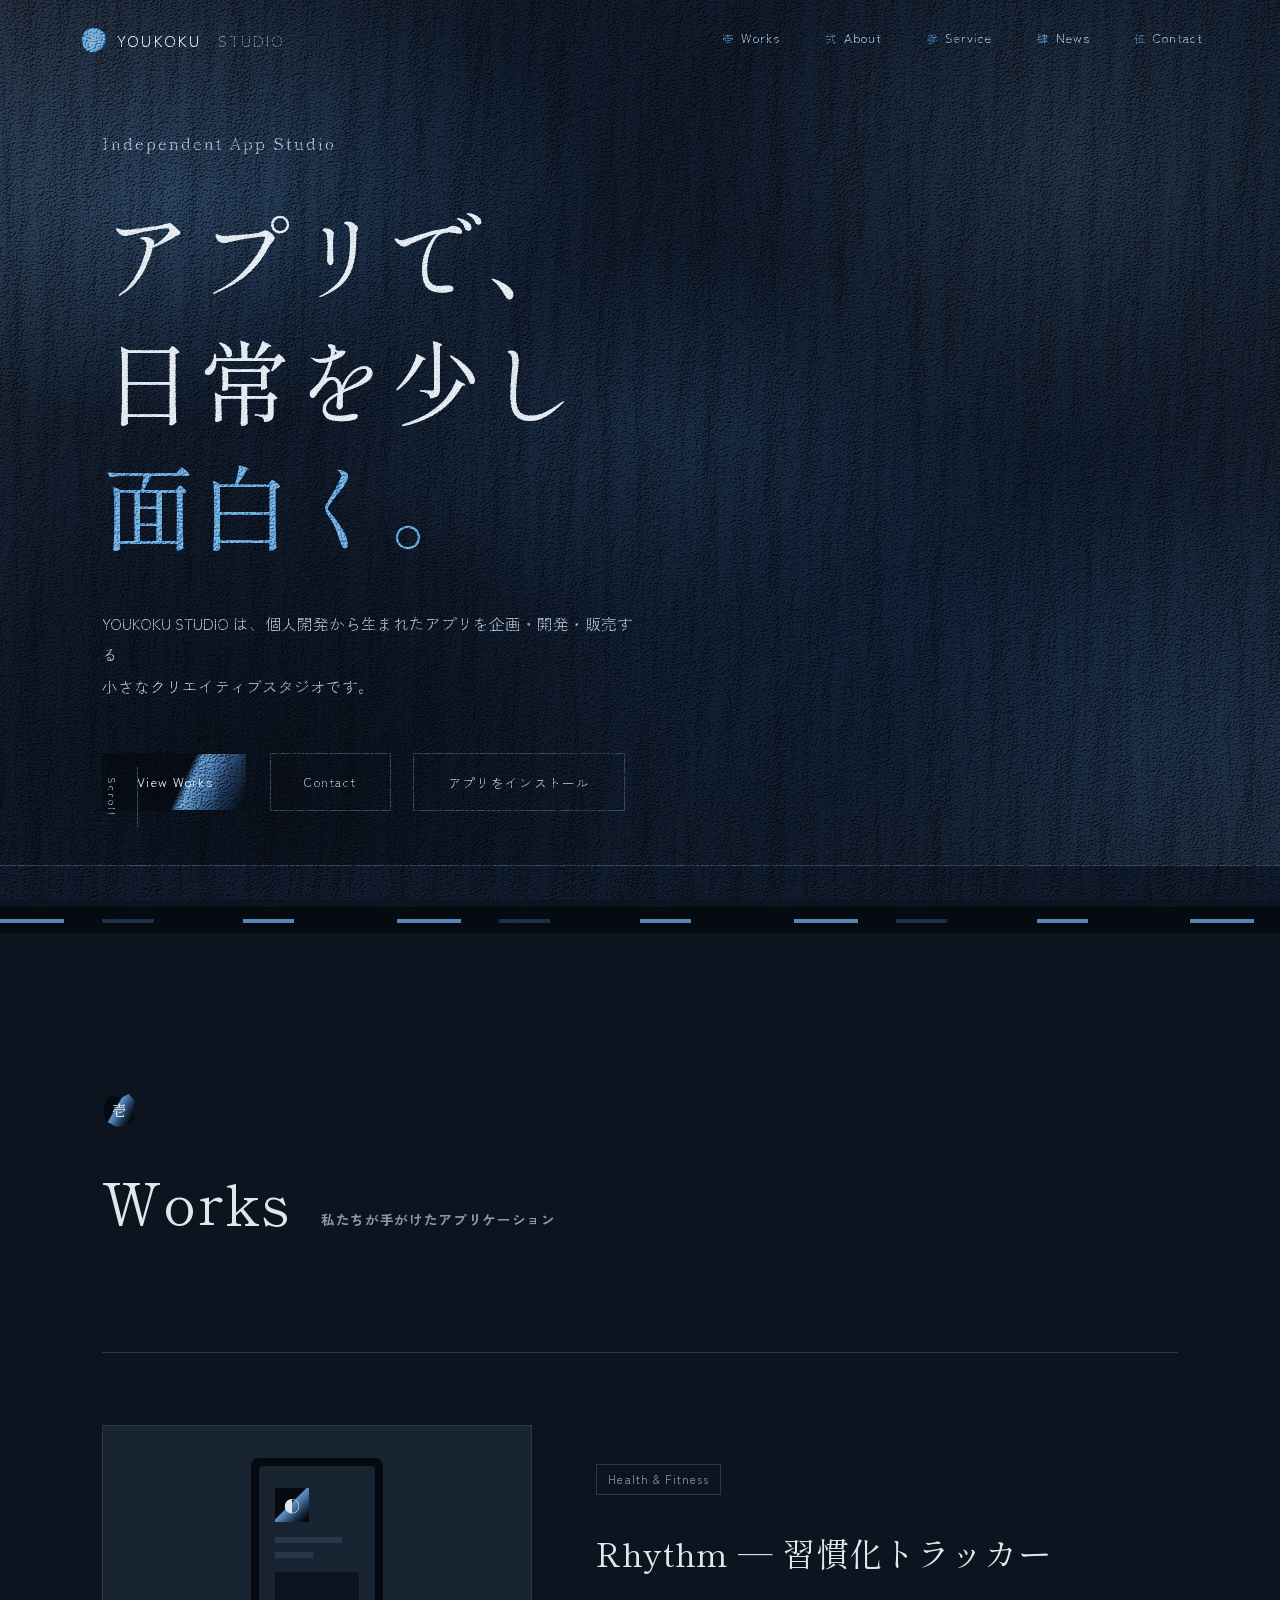
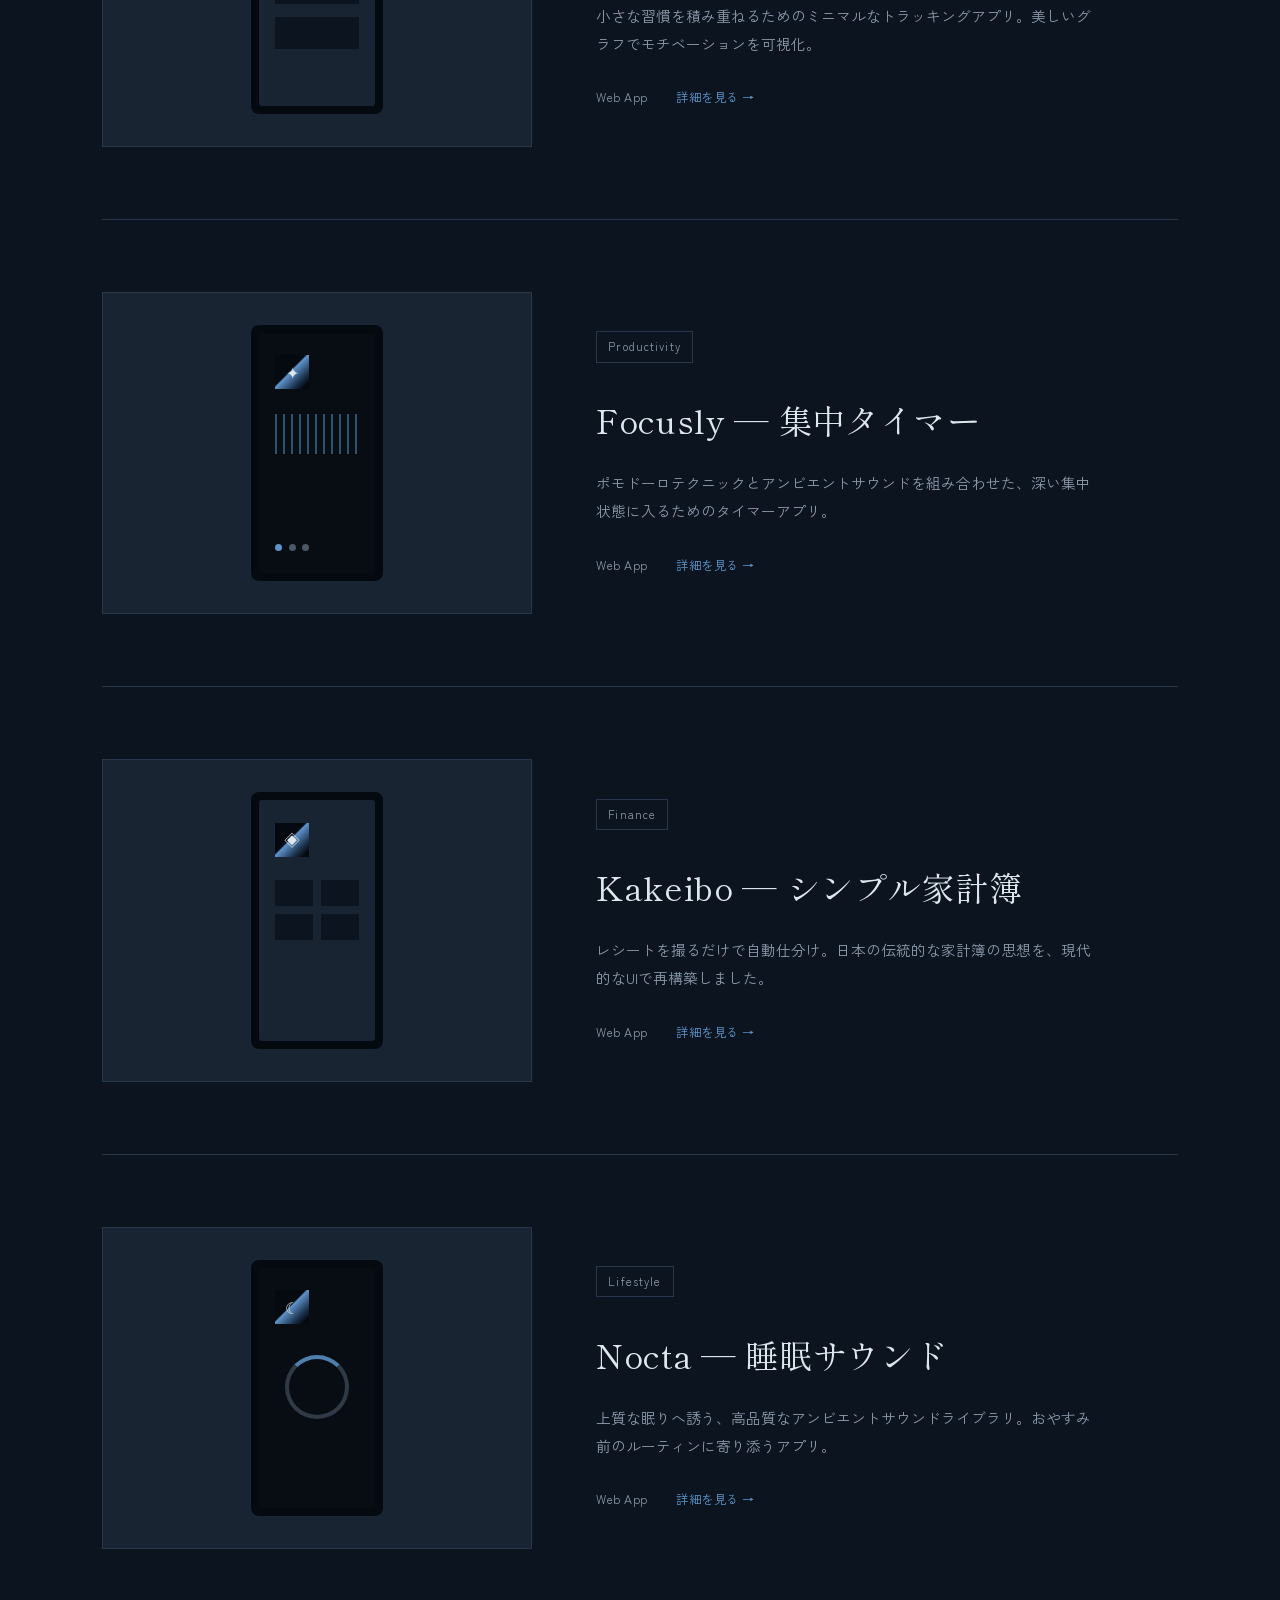
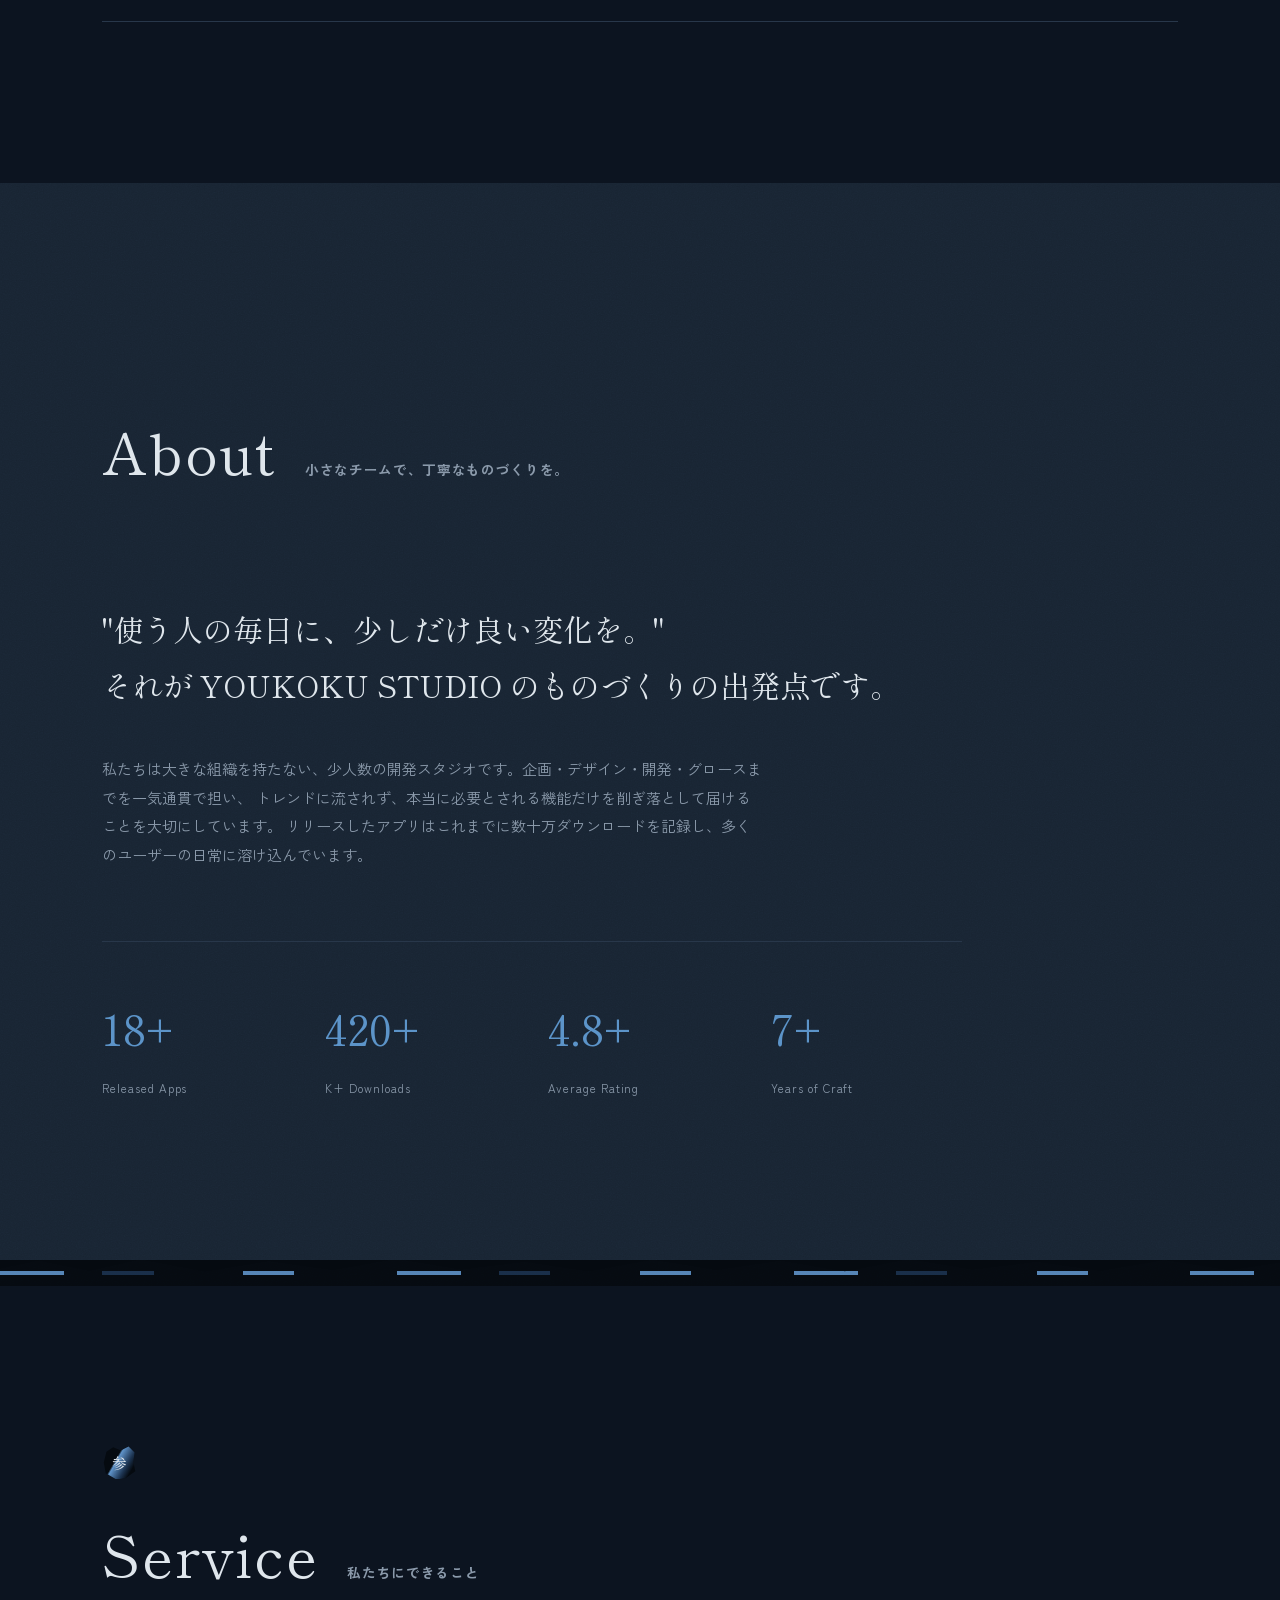
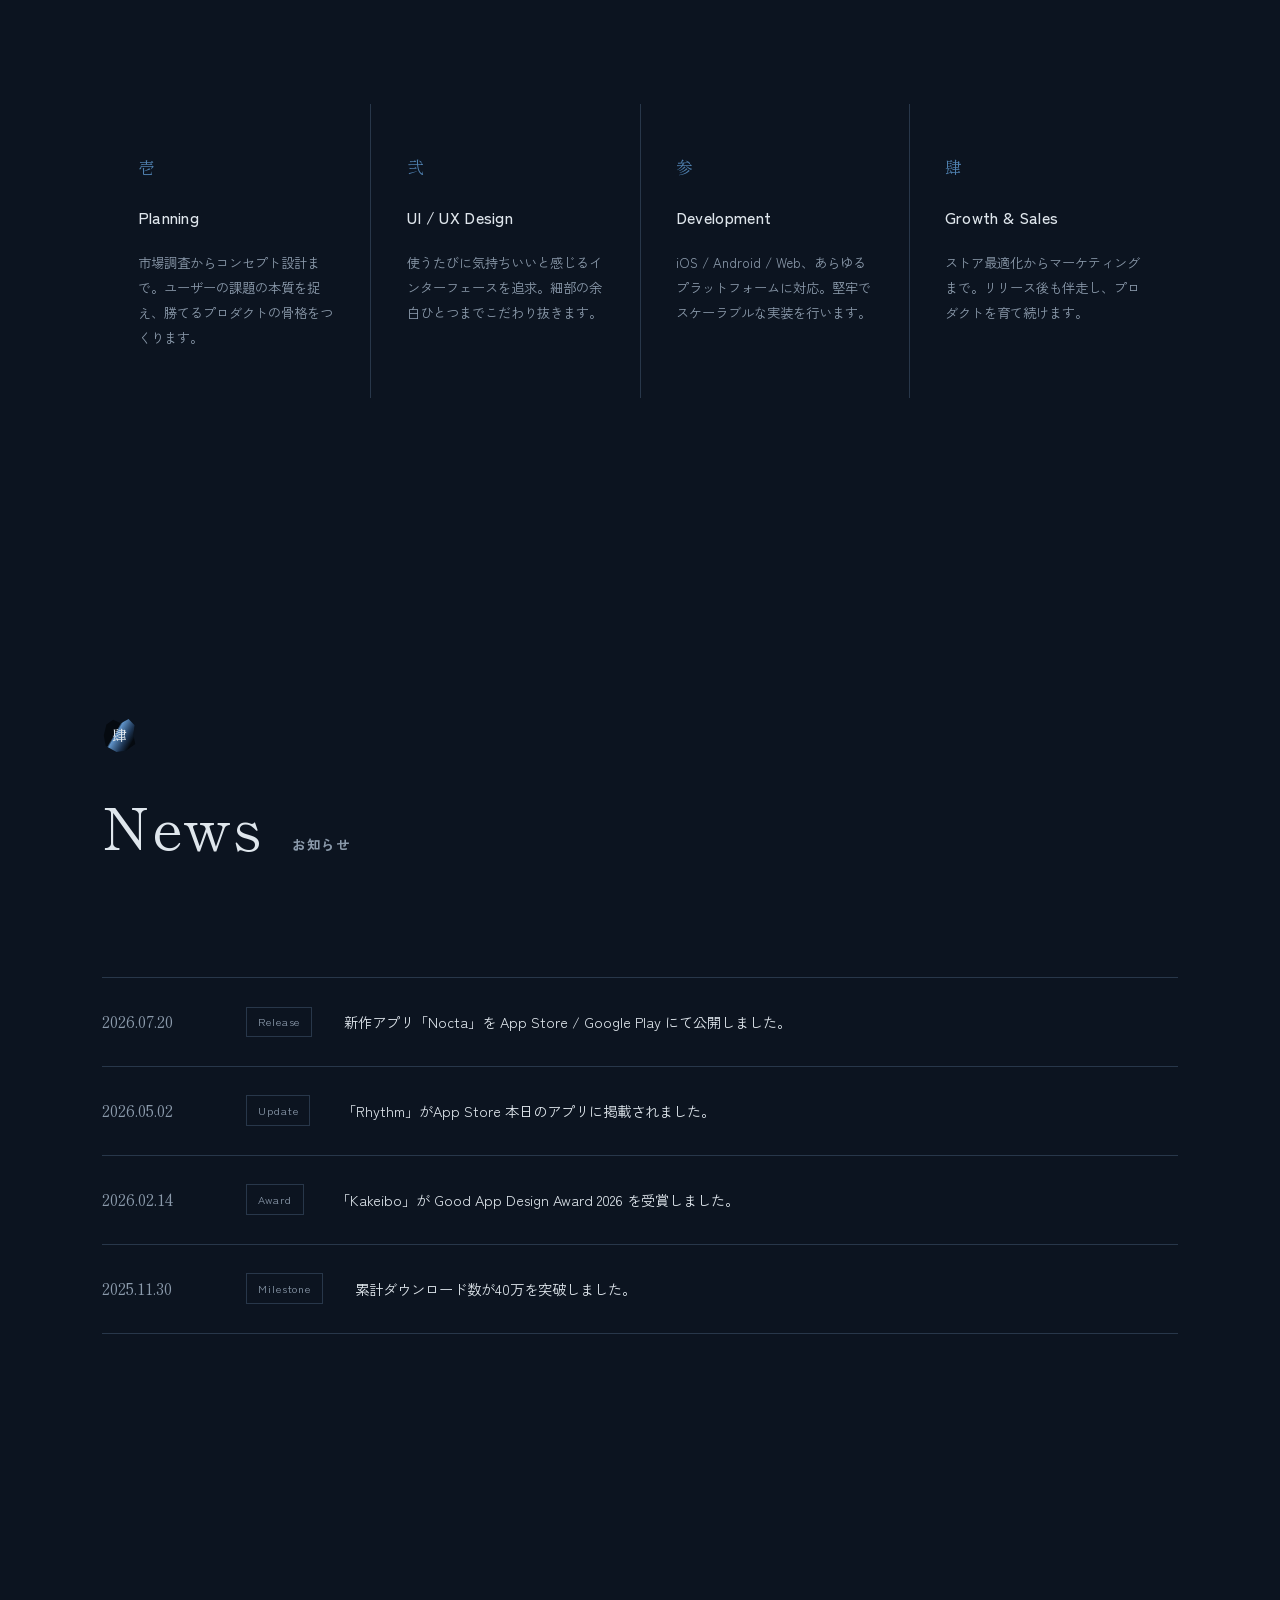
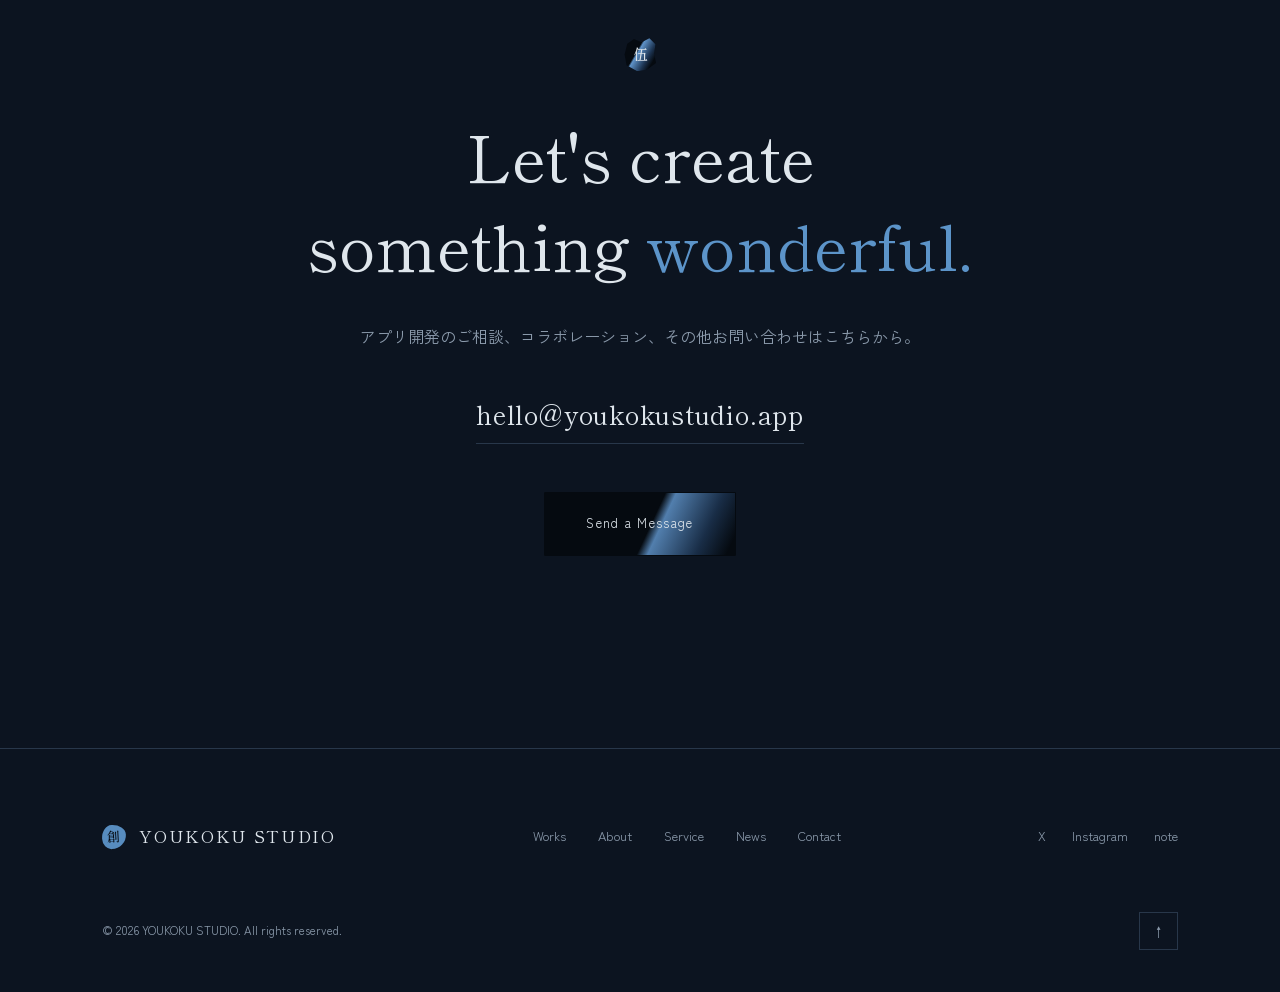
==== index.html @ 7772db2b "Strengthen the clay-skin grain in the background texture Composites a fine, high-frequency turbulenc" ====
<!DOCTYPE html>
<html lang="ja">
<head>
<meta charset="UTF-8">
<meta name="viewport" content="width=device-width, initial-scale=1.0">
<title>YOUKOKU STUDIO | アプリ開発スタジオ</title>
<meta name="description" content="個人開発アプリの企画・開発・販売を行うクリエイティブスタジオ YOUKOKU STUDIO のポートフォリオサイト">
<link rel="icon" href="data:image/svg+xml,<svg xmlns=%22http://www.w3.org/2000/svg%22 viewBox=%220 0 100 100%22><text y=%22.9em%22 font-size=%2290%22>◆</text></svg>">
<link rel="manifest" href="manifest.json">
<meta name="theme-color" content="#0c1420">
<link rel="apple-touch-icon" href="icons/apple-touch-icon.png">
<link rel="preconnect" href="https://fonts.googleapis.com">
<link rel="preconnect" href="https://fonts.gstatic.com" crossorigin>
<link href="https://fonts.googleapis.com/css2?family=Zen+Kaku+Gothic+New:wght@300;400;500;700;900&family=Shippori+Mincho:wght@400;500;600;700;800&display=swap" rel="stylesheet">
<link rel="stylesheet" href="assets/css/style.css?v=4">
</head>
<body>

<div class="cursor-dot" id="cursorDot"></div>
<div class="progress-bar" id="progressBar"></div>

<!-- ===== Loader ===== -->
<div class="loader" id="loader">
  <div class="loader-mark">YOUKOKU</div>
</div>

<!-- ===== Header ===== -->
<header class="header" id="header">
  <div class="header-inner">
    <a href="#top" class="logo"><span class="hanko">創</span>YOUKOKU<span>STUDIO</span></a>
    <nav class="nav" id="nav">
      <a href="#works" data-label="壱">Works</a>
      <a href="#about" data-label="弐">About</a>
      <a href="#service" data-label="参">Service</a>
      <a href="#news" data-label="肆">News</a>
      <a href="#contact" data-label="伍">Contact</a>
    </nav>
    <button class="burger" id="burger" aria-label="メニュー">
      <span></span><span></span>
    </button>
  </div>
</header>

<!-- ===== Mobile Nav Overlay ===== -->
<div class="mobile-nav" id="mobileNav">
  <nav>
    <a href="#works">Works<span>プロダクト</span></a>
    <a href="#about">About<span>私たちについて</span></a>
    <a href="#service">Service<span>サービス</span></a>
    <a href="#news">News<span>お知らせ</span></a>
    <a href="#contact">Contact<span>お問い合わせ</span></a>
  </nav>
</div>

<main id="top">

  <!-- ===== Hero ===== -->
  <section class="hero">
    <div class="hero-inner">
      <p class="hero-eyebrow reveal">Independent App Studio</p>
      <h1 class="hero-title">
        <span class="reveal-line"><span>アプリで、</span></span>
        <span class="reveal-line"><span>日常を少し</span></span>
        <span class="reveal-line"><span class="accent">面白く。</span></span>
      </h1>
      <p class="hero-desc reveal">
        YOUKOKU STUDIO は、個人開発から生まれたアプリを企画・開発・販売する<br class="pc-only">
        小さなクリエイティブスタジオです。
      </p>
      <div class="hero-cta reveal">
        <a href="#works" class="btn btn-primary"><span>View Works</span></a>
        <a href="#contact" class="btn btn-line"><span>Contact</span></a>
        <button type="button" class="btn btn-line install-btn"><span>アプリをインストール</span></button>
      </div>
    </div>
    <div class="hero-scroll">
      <span>Scroll</span>
      <div class="scroll-line"></div>
    </div>
    <div class="marquee">
      <div class="marquee-track">
        <span>PLAN — DESIGN — DEVELOP — RELEASE — GROW</span>
      </div>
    </div>
  </section>

  <div class="kiln-mark" aria-hidden="true"><div class="kiln-mark-inner"></div></div>

  <!-- ===== Works ===== -->
  <section class="works" id="works">
    <div class="section-head">
      <p class="section-num reveal"><span>壱</span></p>
      <h2 class="section-title reveal">
        <span class="jp">Works</span>
        <span class="en">私たちが手がけたアプリケーション</span>
      </h2>
    </div>

    <div class="work-list">

      <article class="work-item reveal">
        <a href="apps/rhythm/" class="work-link">
          <div class="work-visual">
            <div class="work-mock mock-1">
              <div class="mock-phone">
                <div class="mock-screen">
                  <div class="mock-icon"><span>◐</span></div>
                  <div class="mock-bar"></div>
                  <div class="mock-bar short"></div>
                  <div class="mock-card"></div>
                  <div class="mock-card"></div>
                </div>
              </div>
            </div>
          </div>
          <div class="work-info">
            <span class="work-tag">Health & Fitness</span>
            <h3 class="work-name">Rhythm — 習慣化トラッカー</h3>
            <p class="work-desc">小さな習慣を積み重ねるためのミニマルなトラッキングアプリ。美しいグラフでモチベーションを可視化。</p>
            <div class="work-meta">
              <span>Web App</span>
              <span>詳細を見る →</span>
            </div>
          </div>
        </a>
      </article>

      <article class="work-item reveal">
        <a href="apps/focusly/" class="work-link">
          <div class="work-visual">
            <div class="work-mock mock-2">
              <div class="mock-phone">
                <div class="mock-screen dark">
                  <div class="mock-icon"><span>✦</span></div>
                  <div class="mock-wave"></div>
                  <div class="mock-dots">
                    <span></span><span></span><span></span>
                  </div>
                </div>
              </div>
            </div>
          </div>
          <div class="work-info">
            <span class="work-tag">Productivity</span>
            <h3 class="work-name">Focusly — 集中タイマー</h3>
            <p class="work-desc">ポモドーロテクニックとアンビエントサウンドを組み合わせた、深い集中状態に入るためのタイマーアプリ。</p>
            <div class="work-meta">
              <span>Web App</span>
              <span>詳細を見る →</span>
            </div>
          </div>
        </a>
      </article>

      <article class="work-item reveal">
        <a href="apps/kakeibo/" class="work-link">
          <div class="work-visual">
            <div class="work-mock mock-3">
              <div class="mock-phone">
                <div class="mock-screen">
                  <div class="mock-icon"><span>◈</span></div>
                  <div class="mock-grid">
                    <span></span><span></span><span></span><span></span>
                  </div>
                </div>
              </div>
            </div>
          </div>
          <div class="work-info">
            <span class="work-tag">Finance</span>
            <h3 class="work-name">Kakeibo — シンプル家計簿</h3>
            <p class="work-desc">レシートを撮るだけで自動仕分け。日本の伝統的な家計簿の思想を、現代的なUIで再構築しました。</p>
            <div class="work-meta">
              <span>Web App</span>
              <span>詳細を見る →</span>
            </div>
          </div>
        </a>
      </article>

      <article class="work-item reveal">
        <a href="apps/nocta/" class="work-link">
          <div class="work-visual">
            <div class="work-mock mock-4">
              <div class="mock-phone">
                <div class="mock-screen dark">
                  <div class="mock-icon"><span>☾</span></div>
                  <div class="mock-ring"></div>
                </div>
              </div>
            </div>
          </div>
          <div class="work-info">
            <span class="work-tag">Lifestyle</span>
            <h3 class="work-name">Nocta — 睡眠サウンド</h3>
            <p class="work-desc">上質な眠りへ誘う、高品質なアンビエントサウンドライブラリ。おやすみ前のルーティンに寄り添うアプリ。</p>
            <div class="work-meta">
              <span>Web App</span>
              <span>詳細を見る →</span>
            </div>
          </div>
        </a>
      </article>

    </div>
  </section>

  <!-- ===== About ===== -->
  <section class="about" id="about">
    <div class="about-inner">
      <div class="section-head">
        <p class="section-num reveal"><span>弐</span></p>
        <h2 class="section-title reveal">
          <span class="jp">About</span>
          <span class="en">小さなチームで、丁寧なものづくりを。</span>
        </h2>
      </div>
      <div class="about-body">
        <p class="about-lead reveal">
          "使う人の毎日に、少しだけ良い変化を。"<br>
          それが YOUKOKU STUDIO のものづくりの出発点です。
        </p>
        <p class="about-text reveal">
          私たちは大きな組織を持たない、少人数の開発スタジオです。企画・デザイン・開発・グロースまでを一気通貫で担い、
          トレンドに流されず、本当に必要とされる機能だけを削ぎ落として届けることを大切にしています。
          リリースしたアプリはこれまでに数十万ダウンロードを記録し、多くのユーザーの日常に溶け込んでいます。
        </p>
        <div class="stats reveal">
          <div class="stat">
            <span class="stat-num" data-count="18">0</span>
            <span class="stat-label">Released Apps</span>
          </div>
          <div class="stat">
            <span class="stat-num" data-count="420">0</span>
            <span class="stat-label">K+ Downloads</span>
          </div>
          <div class="stat">
            <span class="stat-num" data-count="4.8">0</span>
            <span class="stat-label">Average Rating</span>
          </div>
          <div class="stat">
            <span class="stat-num" data-count="7">0</span>
            <span class="stat-label">Years of Craft</span>
          </div>
        </div>
      </div>
    </div>
  </section>

  <div class="kiln-mark" aria-hidden="true"><div class="kiln-mark-inner"></div></div>

  <!-- ===== Service ===== -->
  <section class="service" id="service">
    <div class="section-head">
      <p class="section-num reveal"><span>参</span></p>
      <h2 class="section-title reveal">
        <span class="jp">Service</span>
        <span class="en">私たちにできること</span>
      </h2>
    </div>
    <div class="service-list">
      <div class="service-item reveal">
        <span class="service-index">壱</span>
        <h3>Planning</h3>
        <p>市場調査からコンセプト設計まで。ユーザーの課題の本質を捉え、勝てるプロダクトの骨格をつくります。</p>
      </div>
      <div class="service-item reveal">
        <span class="service-index">弐</span>
        <h3>UI / UX Design</h3>
        <p>使うたびに気持ちいいと感じるインターフェースを追求。細部の余白ひとつまでこだわり抜きます。</p>
      </div>
      <div class="service-item reveal">
        <span class="service-index">参</span>
        <h3>Development</h3>
        <p>iOS / Android / Web、あらゆるプラットフォームに対応。堅牢でスケーラブルな実装を行います。</p>
      </div>
      <div class="service-item reveal">
        <span class="service-index">肆</span>
        <h3>Growth & Sales</h3>
        <p>ストア最適化からマーケティングまで。リリース後も伴走し、プロダクトを育て続けます。</p>
      </div>
    </div>
  </section>

  <!-- ===== News ===== -->
  <section class="news" id="news">
    <div class="section-head">
      <p class="section-num reveal"><span>肆</span></p>
      <h2 class="section-title reveal">
        <span class="jp">News</span>
        <span class="en">お知らせ</span>
      </h2>
    </div>
    <ul class="news-list">
      <li class="news-item reveal">
        <span class="news-date">2026.07.20</span>
        <span class="news-cat">Release</span>
        <span class="news-title">新作アプリ「Nocta」を App Store / Google Play にて公開しました。</span>
      </li>
      <li class="news-item reveal">
        <span class="news-date">2026.05.02</span>
        <span class="news-cat">Update</span>
        <span class="news-title">「Rhythm」がApp Store 本日のアプリに掲載されました。</span>
      </li>
      <li class="news-item reveal">
        <span class="news-date">2026.02.14</span>
        <span class="news-cat">Award</span>
        <span class="news-title">「Kakeibo」が Good App Design Award 2026 を受賞しました。</span>
      </li>
      <li class="news-item reveal">
        <span class="news-date">2025.11.30</span>
        <span class="news-cat">Milestone</span>
        <span class="news-title">累計ダウンロード数が40万を突破しました。</span>
      </li>
    </ul>
  </section>

  <!-- ===== CTA / Contact ===== -->
  <section class="contact" id="contact">
    <div class="contact-inner">
      <p class="section-num reveal"><span>伍</span></p>
      <h2 class="contact-title reveal">Let's create<br>something <span class="accent">wonderful.</span></h2>
      <p class="contact-desc reveal">アプリ開発のご相談、コラボレーション、その他お問い合わせはこちらから。</p>
      <a href="mailto:hello@youkokustudio.app" class="contact-mail reveal">hello@youkokustudio.app</a>
      <div class="contact-cta reveal">
        <a href="mailto:hello@youkokustudio.app" class="btn btn-primary btn-lg"><span>Send a Message</span></a>
      </div>
    </div>
  </section>

</main>

<!-- ===== Footer ===== -->
<footer class="footer">
  <div class="footer-inner">
    <a href="#top" class="footer-logo"><span class="hanko hanko-lg">創</span>YOUKOKU STUDIO</a>
    <div class="footer-links">
      <a href="#works">Works</a>
      <a href="#about">About</a>
      <a href="#service">Service</a>
      <a href="#news">News</a>
      <a href="#contact">Contact</a>
    </div>
    <div class="footer-sns">
      <a href="#" aria-label="X">X</a>
      <a href="#" aria-label="Instagram">Instagram</a>
      <a href="#" aria-label="note">note</a>
    </div>
  </div>
  <div class="footer-bottom">
    <p>&copy; 2026 YOUKOKU STUDIO. All rights reserved.</p>
    <button class="to-top" id="toTop" aria-label="トップへ戻る">↑</button>
  </div>
</footer>

<script src="assets/js/main.js"></script>
<script src="assets/js/install.js?v=3"></script>
</body>
</html>
---- assets/css/style.css ----
/* ============================================================
   YOUKOKU STUDIO — stylesheet (wabi-sabi)
   ============================================================ */

:root{
  --bg:#0c1420;
  --paper:#182432;
  --kuro:#050a10;
  --clay:#c7d0d6;
  --ink:#dfe6ec;
  --ink-soft:#8b9aab;
  --line:#28374a;
  --accent:#5c94c9;
  --accent-soft:#152230;
  --flame:#5f93c9;
  --flame-deep:#1c3350;
  --serif:'Shippori Mincho', serif;
  --sans:'Zen Kaku Gothic New','Hiragino Kaku Gothic ProN','Yu Gothic',sans-serif;
  --ease:cubic-bezier(.16,1,.3,1);
  --grain:url("data:image/svg+xml,%3Csvg xmlns='http://www.w3.org/2000/svg' width='180' height='180'%3E%3Cfilter id='n'%3E%3CfeTurbulence type='fractalNoise' baseFrequency='0.85' numOctaves='3' stitchTiles='stitch'/%3E%3CfeColorMatrix type='saturate' values='0'/%3E%3C/filter%3E%3Crect width='100%25' height='100%25' filter='url(%23n)'/%3E%3C/svg%3E");
  --relief:url("data:image/svg+xml,%3Csvg xmlns='http://www.w3.org/2000/svg' width='900' height='900'%3E%3Cfilter id='r'%3E%3CfeTurbulence type='fractalNoise' baseFrequency='0.03 0.005' numOctaves='5' seed='7' stitchTiles='stitch' result='ridge'/%3E%3CfeTurbulence type='fractalNoise' baseFrequency='0.85' numOctaves='2' seed='3' stitchTiles='stitch' result='sand'/%3E%3CfeComposite in='ridge' in2='sand' operator='arithmetic' k1='0' k2='.68' k3='.5' k4='0' result='mix'/%3E%3CfeDiffuseLighting in='mix' surfaceScale='11' diffuseConstant='1.7' lighting-color='%23c4d3e0' result='l'%3E%3CfeDistantLight azimuth='235' elevation='30'/%3E%3C/feDiffuseLighting%3E%3C/filter%3E%3Crect width='100%25' height='100%25' filter='url(%23r)'/%3E%3C/svg%3E");
  --stone:
    linear-gradient(128deg, rgba(255,255,255,.06) 0%, transparent 26%, transparent 72%, rgba(255,255,255,.04) 100%),
    radial-gradient(ellipse 55% 40% at 14% 22%, rgba(70,115,160,.26), transparent 62%),
    radial-gradient(ellipse 48% 55% at 84% 18%, rgba(150,180,205,.1), transparent 58%),
    radial-gradient(ellipse 60% 48% at 72% 68%, rgba(15,30,50,.5), transparent 62%),
    radial-gradient(ellipse 52% 62% at 22% 88%, rgba(2,5,9,.5), transparent 58%),
    radial-gradient(ellipse 42% 32% at 52% 48%, rgba(60,100,145,.16), transparent 65%),
    radial-gradient(ellipse 38% 45% at 92% 82%, rgba(25,50,80,.35), transparent 60%);
}

*,*::before,*::after{ box-sizing:border-box; }
html{ scroll-behavior:smooth; }

body{
  margin:0;
  background-color:var(--bg);
  background-image:var(--stone);
  background-attachment:fixed;
  color:var(--ink);
  font-family:var(--sans);
  font-weight:400;
  line-height:1.9;
  -webkit-font-smoothing:antialiased;
  overflow-x:hidden;
  cursor:default;
  position:relative;
}
body::before{
  content:''; position:fixed; inset:0; z-index:9996; pointer-events:none;
  background-image:var(--relief);
  opacity:.42; mix-blend-mode:overlay;
}
body::after{
  content:''; position:fixed; inset:0; z-index:9997; pointer-events:none;
  background-image:var(--grain); opacity:.16; mix-blend-mode:overlay;
}

a{ color:inherit; text-decoration:none; }
ul,li{ list-style:none; margin:0; padding:0; }
img{ max-width:100%; display:block; }
button{ font-family:inherit; background:none; border:none; cursor:pointer; }

::selection{ background:var(--accent); color:var(--ink); }

.pc-only{ display:inline; }
@media (max-width:720px){ .pc-only{ display:none; } }

/* ---------- progress ---------- */
.cursor-dot{ display:none; }
.progress-bar{
  position:fixed; top:0; left:0; height:1px; width:0%;
  background:var(--accent); z-index:9998; transition:width .1s linear; opacity:.6;
}

/* ---------- loader ---------- */
.loader{
  position:fixed; inset:0; background:var(--kuro); z-index:10000;
  display:flex; align-items:center; justify-content:center;
  transition:transform 1.1s var(--ease);
}
.loader.done{ transform:translateY(-100%); }
.loader-mark{
  font-family:var(--serif); font-weight:300; font-size:1.6rem; color:var(--ink);
  letter-spacing:.5em; opacity:0; animation:loaderFade 1.6s var(--ease) forwards;
}
@keyframes loaderFade{ 0%{ opacity:0; letter-spacing:.9em; } 100%{ opacity:.85; letter-spacing:.5em; } }

/* ---------- header ---------- */
.header{
  position:fixed; top:0; left:0; right:0; z-index:500;
  display:flex; padding:1.6rem 0;
  transition:background .4s var(--ease), padding .4s var(--ease), border-color .4s;
  border-bottom:1px solid transparent;
}
.header.scrolled{
  background:rgba(16,24,34,.9); backdrop-filter:blur(8px);
  padding:1.1rem 0; border-color:var(--line);
}
.header-inner{
  width:100%; max-width:1400px; margin:0 auto; padding:0 6vw;
  display:flex; align-items:center; justify-content:space-between;
}
.logo{
  font-weight:400; font-size:.95rem; letter-spacing:.14em;
  display:inline-flex; align-items:center; gap:.7rem;
}
.logo span{ color:var(--ink-soft); margin-left:.4em; font-weight:300; }

/* ---------- hanko (seal stamp) mark — used sparingly, quietly ---------- */
.hanko{
  display:inline-flex; align-items:center; justify-content:center; flex-shrink:0;
  width:1.5rem; height:1.5rem;
  border-radius:42% 58% 61% 39% / 55% 42% 58% 45%;
  background:var(--accent); color:var(--kuro);
  font-family:var(--serif); font-weight:500; font-size:.82rem; line-height:1;
  transform:rotate(-3deg);
  opacity:.94;
}
.hanko-lg{ width:1.5rem; height:1.5rem; font-size:.82rem; }


.nav{ display:flex; gap:2.8rem; }
.nav a{
  position:relative; font-size:.78rem; letter-spacing:.08em; font-weight:400;
  padding-bottom:.2rem; color:var(--ink-soft);
}
.nav a::before{
  content:attr(data-label); color:var(--accent); margin-right:.6em; font-size:.7rem; opacity:.75;
}
.nav a::after{
  content:''; position:absolute; left:0; bottom:0; width:0; height:1px; background:var(--ink);
  transition:width .5s var(--ease);
}
.nav a:hover::after{ width:100%; }
.nav a:hover{ color:var(--ink); }
@media (max-width:900px){ .nav{ display:none; } }

.burger{
  display:none; width:32px; height:20px; position:relative; z-index:600;
}
.burger span{
  position:absolute; left:0; width:100%; height:1px; background:var(--ink);
  transition:transform .35s var(--ease), opacity .35s var(--ease), top .35s var(--ease);
}
.burger span:nth-child(1){ top:0; }
.burger span:nth-child(2){ top:18px; }
.burger.open span:nth-child(1){ top:9px; transform:rotate(45deg); }
.burger.open span:nth-child(2){ top:9px; transform:rotate(-45deg); }
@media (max-width:900px){ .burger{ display:block; } }

.mobile-nav{
  position:fixed; inset:0; background:var(--kuro); z-index:450;
  display:flex; align-items:center; justify-content:center;
  transform:translateY(-100%); transition:transform .7s var(--ease);
}
.mobile-nav.open{ transform:translateY(0); }
.mobile-nav nav{ display:flex; flex-direction:column; gap:1.6rem; text-align:center; }
.mobile-nav a{
  font-family:var(--serif); font-weight:300; font-size:2.1rem; color:var(--ink);
  display:flex; flex-direction:column; gap:.3rem;
}
.mobile-nav a span{ font-family:var(--sans); font-style:normal; font-size:.72rem; color:var(--ink-soft); letter-spacing:.14em; }

/* ---------- section shared ---------- */
section{ position:relative; padding:10rem 8vw; max-width:1320px; margin:0 auto; }
.section-head{ margin-bottom:6rem; }
.section-num{
  position:relative; overflow:hidden; display:inline-flex; align-items:center; justify-content:center;
  width:2.1rem; height:2.1rem; margin:0 0 1.2rem; background:var(--kuro);
  clip-path:polygon(12% 18%,32% 4%,55% 14%,78% 2%,96% 20%,92% 48%,98% 76%,70% 96%,42% 100%,10% 82%,4% 50%);
  font-family:var(--serif); font-weight:500; color:var(--ink); font-size:.92rem;
}
.section-num::before{
  content:''; position:absolute; inset:0;
  background:linear-gradient(120deg,transparent 40%,var(--flame) 44%,var(--flame-deep) 68%,transparent 82%);
}
.section-num span{ position:relative; z-index:1; }
.section-title{ display:flex; align-items:baseline; gap:1.8rem; flex-wrap:wrap; margin:0; }
.section-title .jp{
  font-family:var(--serif); font-weight:400; font-size:clamp(2.2rem,5vw,3.6rem); letter-spacing:.03em;
}
.section-title .en{ font-size:.85rem; color:var(--ink-soft); letter-spacing:.05em; }

/* reveal animation base */
.reveal{ opacity:0; transform:translateY(24px); transition:opacity 1.2s var(--ease), transform 1.2s var(--ease); }
.reveal.in{ opacity:1; transform:translateY(0); }
.reveal-line{ display:block; overflow:hidden; }
.reveal-line span{ display:block; transform:translateY(110%); transition:transform 1.1s var(--ease); }
.reveal-line.in span{ transform:translateY(0); }

/* ---------- hero ---------- */
.hero{
  position:relative; min-height:100vh; display:flex; flex-direction:column; justify-content:center;
  padding:8rem 8vw 6rem; overflow:hidden;
}
.hero-bg{ display:none; }
.hero-inner{ position:relative; z-index:2; max-width:1000px; }
.hero-eyebrow{
  font-family:var(--serif); font-weight:400; font-size:1rem; color:var(--ink-soft);
  margin:0 0 2rem; letter-spacing:.12em;
}
.hero-title{
  font-family:var(--serif); font-weight:400; font-size:clamp(2.6rem,7.5vw,5.8rem);
  line-height:1.35; margin:0 0 2.6rem; letter-spacing:.03em;
}
.hero-title .accent{ color:var(--accent); }
.hero-desc{
  font-size:.98rem; color:var(--ink-soft); max-width:34em; margin:0 0 3.2rem; line-height:2;
}
.hero-cta{ display:flex; gap:1.4rem; flex-wrap:wrap; }

.btn{
  position:relative; display:inline-flex; align-items:center; justify-content:center;
  padding:1rem 2.1rem; font-size:.8rem; letter-spacing:.1em; font-weight:400;
  border-radius:1px; transition:background .4s var(--ease), color .4s var(--ease), border-color .4s var(--ease);
}
.btn span{ position:relative; }
.btn-primary{
  position:relative; overflow:hidden; background:var(--kuro); color:var(--ink); border:1px solid var(--kuro);
}
.btn-primary::before{
  content:''; position:absolute; inset:0; z-index:0;
  background:linear-gradient(115deg,transparent 55%,var(--flame) 60%,var(--flame-deep) 82%,transparent 96%);
  opacity:.85; transition:opacity .4s var(--ease);
}
.btn-primary span{ position:relative; z-index:1; }
.btn-primary:hover::before{ opacity:1; }
.btn-primary:hover{ border-color:var(--flame); }
.btn-line{ border:1px solid var(--line); color:var(--ink-soft); }
.btn-line:hover{ border-color:var(--ink); color:var(--ink); }
.btn-lg{ padding:1.15rem 2.6rem; font-size:.82rem; }
.btn:disabled{ opacity:.45; cursor:default; }
.btn:disabled:hover{ background:transparent; color:var(--ink); border-color:var(--line); }

/* ---------- install sheet ---------- */
#installSheet{ position:fixed; inset:0; z-index:1000; display:flex; align-items:flex-end; justify-content:center; }
.ios-sheet-backdrop{ position:absolute; inset:0; background:rgba(5,3,1,.6); }
.ios-sheet{
  position:relative; width:100%; max-width:420px; background:var(--paper); border-radius:2px 2px 0 0;
  padding:2.2rem 2rem 2.4rem; box-shadow:0 -4px 30px rgba(60,54,48,.15); animation:sheetUp .4s var(--ease);
  border:1px solid var(--line); border-bottom:none;
}
@keyframes sheetUp{ from{ transform:translateY(100%); } to{ transform:translateY(0); } }
.ios-sheet-title{ font-family:var(--serif); font-weight:400; font-size:1.2rem; margin:0 0 1.4rem; letter-spacing:.04em; }
.ios-sheet ol{ margin:0 0 1.8rem; padding-left:1.2rem; display:flex; flex-direction:column; gap:.8rem; font-size:.86rem; color:var(--ink-soft); }
.ios-sheet ol strong{ color:var(--ink); font-weight:500; }
.ios-sheet-note{ font-size:.76rem; color:var(--ink-soft); margin:0 0 1.8rem; }
.ios-sheet-close{
  width:100%; border:1px solid var(--line); background:transparent; border-radius:1px; padding:.9rem;
  font-size:.82rem; color:var(--ink); letter-spacing:.05em;
}
.ios-sheet-close:hover{ border-color:var(--ink); }
@media (min-width:480px){
  #installSheet{ align-items:center; }
  .ios-sheet{ border-radius:2px; border-bottom:1px solid var(--line); }
}

.hero-scroll{
  position:absolute; bottom:5rem; left:8vw; display:flex; align-items:center; gap:.9rem; z-index:2;
}
.hero-scroll span{ font-size:.68rem; letter-spacing:.2em; color:var(--ink-soft); writing-mode:vertical-rl; }
.scroll-line{ width:1px; height:60px; background:var(--line); position:relative; overflow:hidden; }
.scroll-line::after{
  content:''; position:absolute; top:-100%; left:0; width:100%; height:100%; background:var(--accent);
  animation:scrollLine 3s ease-in-out infinite; opacity:.7;
}
@keyframes scrollLine{ 0%{ top:-100%; } 60%{ top:100%; } 100%{ top:100%; } }

.marquee{
  position:absolute; bottom:0; left:0; width:100%; overflow:hidden;
  border-top:1px solid var(--line); padding:1.3rem 0; background:var(--bg); z-index:2;
}
.marquee-track{ display:flex; width:max-content; }
.marquee-track span{
  font-family:var(--serif); font-weight:300; font-size:.86rem; color:var(--ink-soft);
  white-space:nowrap; padding-right:1em; letter-spacing:.08em;
}
.marquee-track span:last-child{ display:none; }

/* ---------- kiln-mark: a torn glaze-fired band between sections ---------- */
.kiln-mark{
  position:relative; height:26px; background:var(--kuro); overflow:hidden;
}
.kiln-mark-inner{
  position:absolute; inset:-2px 0;
  clip-path:polygon(0% 35%,3% 8%,7% 42%,11% 4%,16% 45%,21% 10%,26% 40%,31% 2%,36% 38%,41% 12%,46% 44%,51% 5%,56% 40%,61% 8%,66% 45%,71% 3%,76% 38%,81% 12%,86% 42%,91% 6%,96% 40%,100% 15%,100% 100%,0% 100%);
  background:var(--kuro);
}
.kiln-mark-inner::before{
  content:''; position:absolute; inset:0; background-image:var(--grain); mix-blend-mode:overlay; opacity:.3;
}
.kiln-mark-inner::after{
  content:''; position:absolute; left:0; right:0; top:44%; height:4px;
  background:repeating-linear-gradient(90deg, var(--flame) 0 5%, transparent 5% 8%, var(--flame-deep) 8% 12%, transparent 12% 19%, var(--flame) 19% 23%, transparent 23% 31%);
  opacity:.9;
}

/* ---------- works ---------- */
.work-list{ display:flex; flex-direction:column; }
.work-item{ border-top:1px solid var(--line); }
.work-item:last-child{ border-bottom:1px solid var(--line); }
.work-link{
  display:grid; grid-template-columns:.85fr 1.15fr; gap:5vw; align-items:center;
  padding:4.5rem 0; transition:opacity .5s var(--ease);
}
.work-link:hover{ opacity:.75; }
@media (max-width:820px){
  .work-link{ grid-template-columns:1fr; gap:1.8rem; padding:3rem 0; }
}

.work-visual{
  aspect-ratio:4/3; background:var(--paper); border:1px solid var(--line);
  display:flex; align-items:center; justify-content:center; position:relative;
}
.work-mock{ height:80%; }
.mock-phone{
  height:100%; width:auto; aspect-ratio:9/17.5; background:var(--kuro); border-radius:8px; padding:8px;
}
.mock-screen{
  height:100%; border-radius:3px; background:var(--paper);
  padding:1.4rem 1rem; display:flex; flex-direction:column; gap:.55rem;
}
.mock-screen.dark{ background:#080d13; }
.mock-icon{
  width:34px; height:34px; position:relative; overflow:hidden; background:var(--kuro); color:var(--ink);
  display:flex; align-items:center; justify-content:center; font-size:1rem; margin-bottom:.4rem;
}
.mock-icon::before{
  content:''; position:absolute; inset:0;
  background:linear-gradient(135deg,transparent 45%,var(--flame) 48%,var(--flame-deep) 75%,transparent 90%);
}
.mock-icon span{ position:relative; z-index:1; }
.mock-bar{ height:6px; background:var(--line); width:80%; }
.mock-bar.short{ width:45%; }
.mock-screen.dark .mock-bar{ background:#37424f; }
.mock-card{ height:32px; background:var(--bg); margin-top:.3rem; }
.mock-wave{
  margin-top:.6rem; height:40px;
  background:repeating-linear-gradient(90deg,var(--accent) 0 2px,transparent 2px 8px);
  opacity:.5;
}
.mock-dots{ display:flex; gap:.4rem; margin-top:auto; }
.mock-dots span{ width:7px; height:7px; border-radius:50%; background:#4a5765; }
.mock-dots span:first-child{ background:var(--accent); }
.mock-grid{ display:grid; grid-template-columns:1fr 1fr; gap:.5rem; margin-top:.5rem; }
.mock-grid span{ height:26px; background:var(--bg); }
.mock-ring{
  width:64px; height:64px; border-radius:50%; margin:1rem auto 0;
  border:4px solid #37424f; border-top-color:var(--accent); opacity:.85;
}

.work-tag{
  display:inline-block; font-size:.7rem; letter-spacing:.1em; color:var(--ink-soft);
  border:1px solid var(--line); padding:.35em 1em; margin-bottom:1.6rem;
}
.work-name{ font-family:var(--serif); font-weight:400; font-size:clamp(1.5rem,2.6vw,2.1rem); margin:0 0 1.1rem; letter-spacing:.02em; }
.work-desc{ color:var(--ink-soft); font-size:.92rem; max-width:34em; margin:0 0 1.8rem; }
.work-meta{ display:flex; gap:1.8rem; font-size:.76rem; color:var(--ink-soft); letter-spacing:.04em; }
.work-meta span:last-child{ color:var(--accent); }

/* ---------- about ---------- */
.about{ background:var(--paper); color:var(--ink); margin-top:1px; position:relative; overflow:hidden; }
.about::before{
  content:''; position:absolute; inset:0; background-image:var(--grain);
  mix-blend-mode:overlay; opacity:.22; pointer-events:none;
}
.about .section-num{ box-shadow:0 0 0 1px rgba(0,0,0,.3); }
.about .section-title .en{ color:var(--ink-soft); }
.about-body{ max-width:860px; }
.about-lead{
  font-family:var(--serif); font-weight:300; font-size:clamp(1.35rem,2.6vw,1.9rem);
  line-height:1.85; margin:0 0 2.6rem; color:var(--ink);
}
.about-text{ color:var(--ink-soft); font-size:.94rem; max-width:44em; margin:0 0 4.5rem; }

.stats{ display:grid; grid-template-columns:repeat(4,1fr); gap:2rem; border-top:1px solid var(--line); padding-top:2.8rem; }
.stat{ display:flex; flex-direction:column; gap:.5rem; }
.stat-num{ font-family:var(--serif); font-weight:300; font-size:clamp(1.9rem,3.4vw,2.8rem); color:var(--accent); }
.stat-num::after{ content:'+'; }
.stat-label{ font-size:.72rem; color:var(--ink-soft); letter-spacing:.08em; }
@media (max-width:720px){ .stats{ grid-template-columns:repeat(2,1fr); } }

/* ---------- service ---------- */
.service-list{ display:grid; grid-template-columns:repeat(4,1fr); gap:1px; background:var(--line); }
.service-item{
  background:var(--bg); padding:3rem 2.2rem; display:flex; flex-direction:column; gap:1.1rem;
  transition:background .5s var(--ease);
}
.service-item:hover{ background:var(--paper); }
.service-index{ font-family:var(--serif); font-weight:400; color:var(--accent); font-size:1.05rem; opacity:.85; }
.service-item h3{ margin:0; font-size:1rem; font-weight:500; letter-spacing:.02em; }
.service-item p{ margin:0; font-size:.83rem; color:var(--ink-soft); }
@media (max-width:900px){ .service-list{ grid-template-columns:1fr 1fr; } }
@media (max-width:560px){ .service-list{ grid-template-columns:1fr; } }

/* ---------- news ---------- */
.news-list{ border-top:1px solid var(--line); }
.news-item{
  display:flex; align-items:center; gap:2rem; padding:1.8rem 0; border-bottom:1px solid var(--line);
}
.news-date{ font-family:var(--serif); font-weight:400; color:var(--ink-soft); width:7em; flex-shrink:0; font-variant-numeric:tabular-nums; }
.news-cat{
  font-size:.68rem; letter-spacing:.08em; color:var(--ink-soft); border:1px solid var(--line);
  padding:.35em 1em; flex-shrink:0;
}
.news-title{ font-size:.9rem; color:var(--ink); }
@media (max-width:640px){
  .news-item{ flex-wrap:wrap; gap:.6rem 1rem; }
  .news-title{ width:100%; order:3; }
}

/* ---------- contact ---------- */
.contact{ position:relative; text-align:center; padding-top:9rem; padding-bottom:12rem; overflow:hidden; }
.contact-title{
  font-family:var(--serif); font-weight:300; font-size:clamp(2rem,5.5vw,4rem); line-height:1.4; margin:1.2rem 0 2rem;
}
.contact-title .accent{ color:var(--accent); }
.contact-desc{ color:var(--ink-soft); margin:0 0 2.4rem; }
.contact-mail{
  display:inline-block; font-family:var(--serif); font-weight:300; font-size:clamp(1.2rem,2.6vw,1.6rem);
  border-bottom:1px solid var(--line); padding-bottom:.3rem; margin-bottom:3rem; letter-spacing:.03em;
  transition:color .3s, border-color .3s;
}
.contact-mail:hover{ color:var(--accent); border-color:var(--accent); }
.contact-cta{ display:flex; justify-content:center; }

/* ---------- footer ---------- */
.footer{ border-top:1px solid var(--line); padding:4.5rem 8vw 2.4rem; }
.footer-inner{
  display:flex; flex-wrap:wrap; gap:2.5rem; justify-content:space-between; align-items:center;
  max-width:1320px; margin:0 auto 3.5rem;
}
.footer-logo{ font-family:var(--serif); font-weight:400; font-size:1.05rem; letter-spacing:.1em; display:inline-flex; align-items:center; gap:.8rem; }
.footer-links{ display:flex; gap:2rem; font-size:.8rem; color:var(--ink-soft); }
.footer-links a{ position:relative; }
.footer-links a::after{ content:''; position:absolute; left:0; bottom:-3px; width:0; height:1px; background:var(--ink); transition:width .4s var(--ease); }
.footer-links a:hover::after{ width:100%; }
.footer-sns{ display:flex; gap:1.6rem; font-size:.8rem; color:var(--ink-soft); }

.footer-bottom{
  display:flex; justify-content:space-between; align-items:center;
  max-width:1320px; margin:0 auto; font-size:.72rem; color:var(--ink-soft);
}
.to-top{
  width:2.4rem; height:2.4rem; border:1px solid var(--line);
  display:flex; align-items:center; justify-content:center; transition:border-color .3s, color .3s;
  color:var(--ink-soft);
}
.to-top:hover{ border-color:var(--ink); color:var(--ink); }

/* ---------- responsive tweaks ---------- */
@media (max-width:720px){
  section{ padding:7rem 8vw; }
}
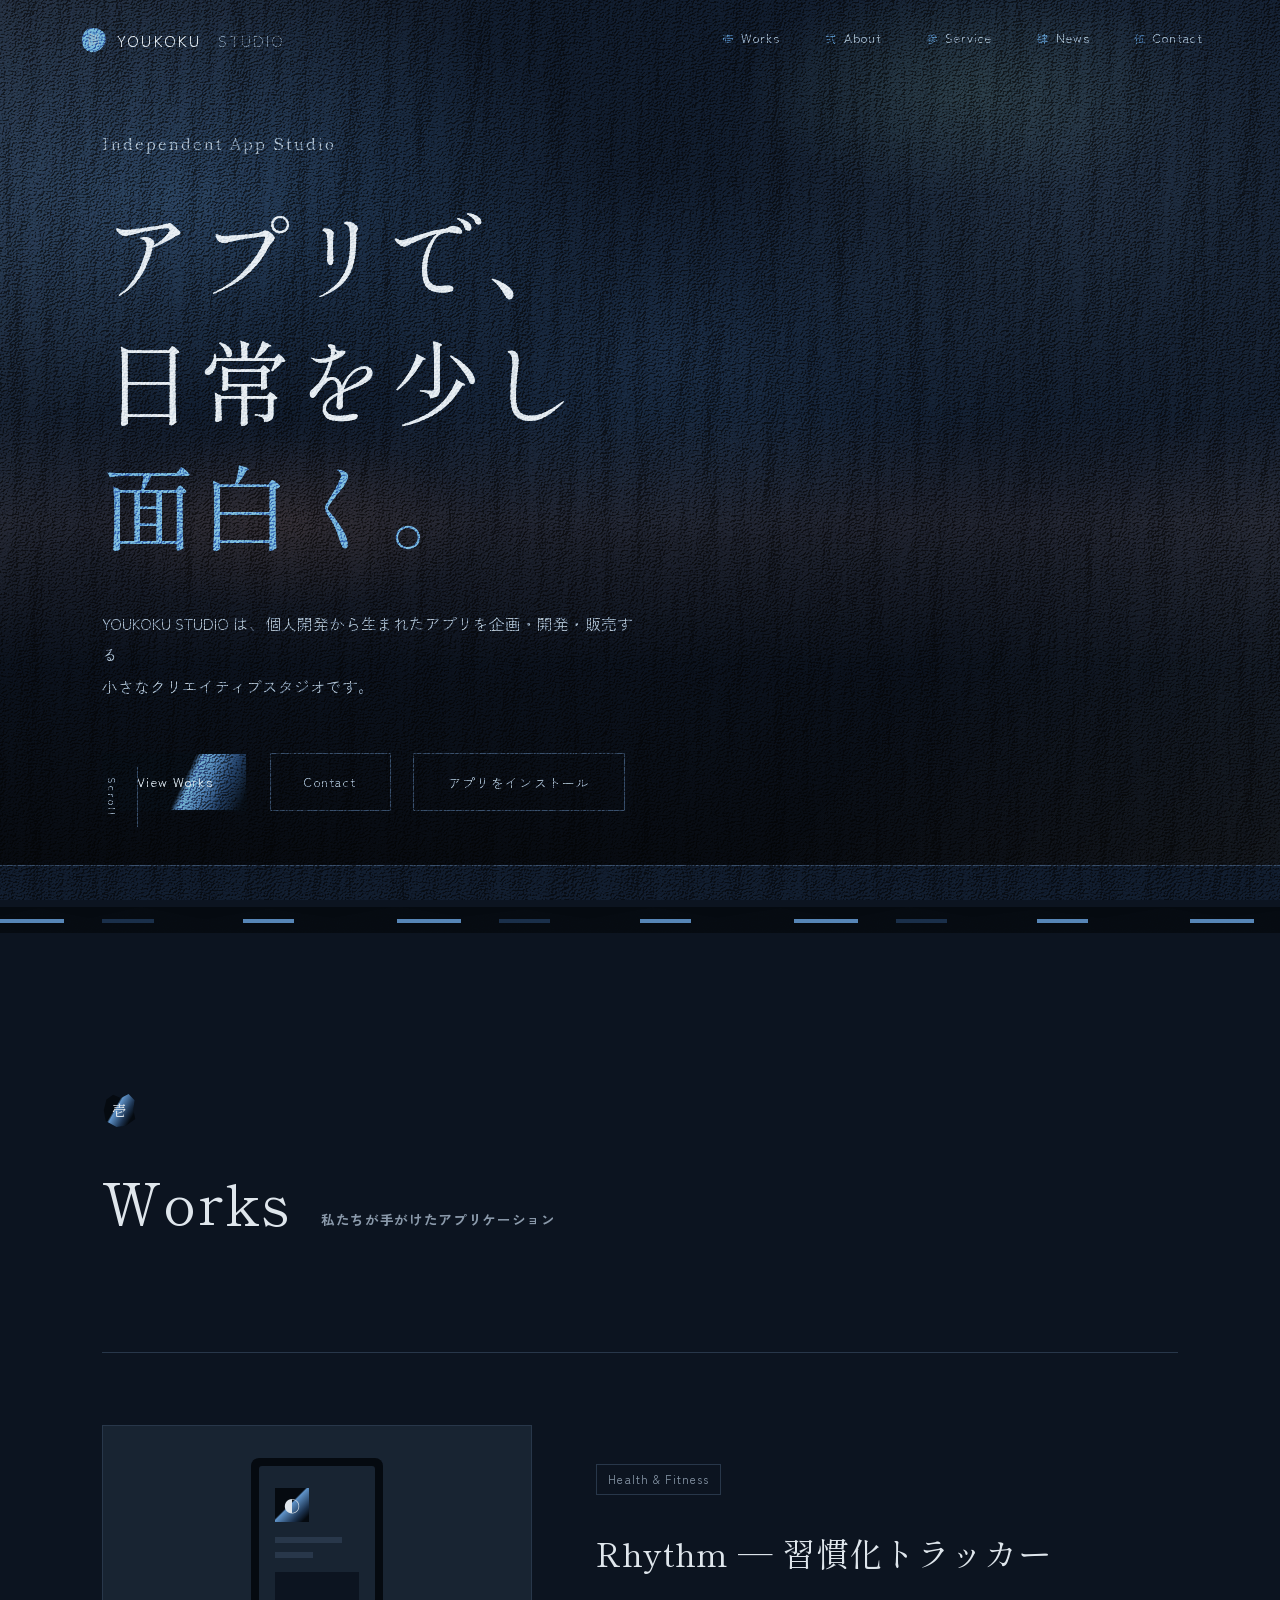
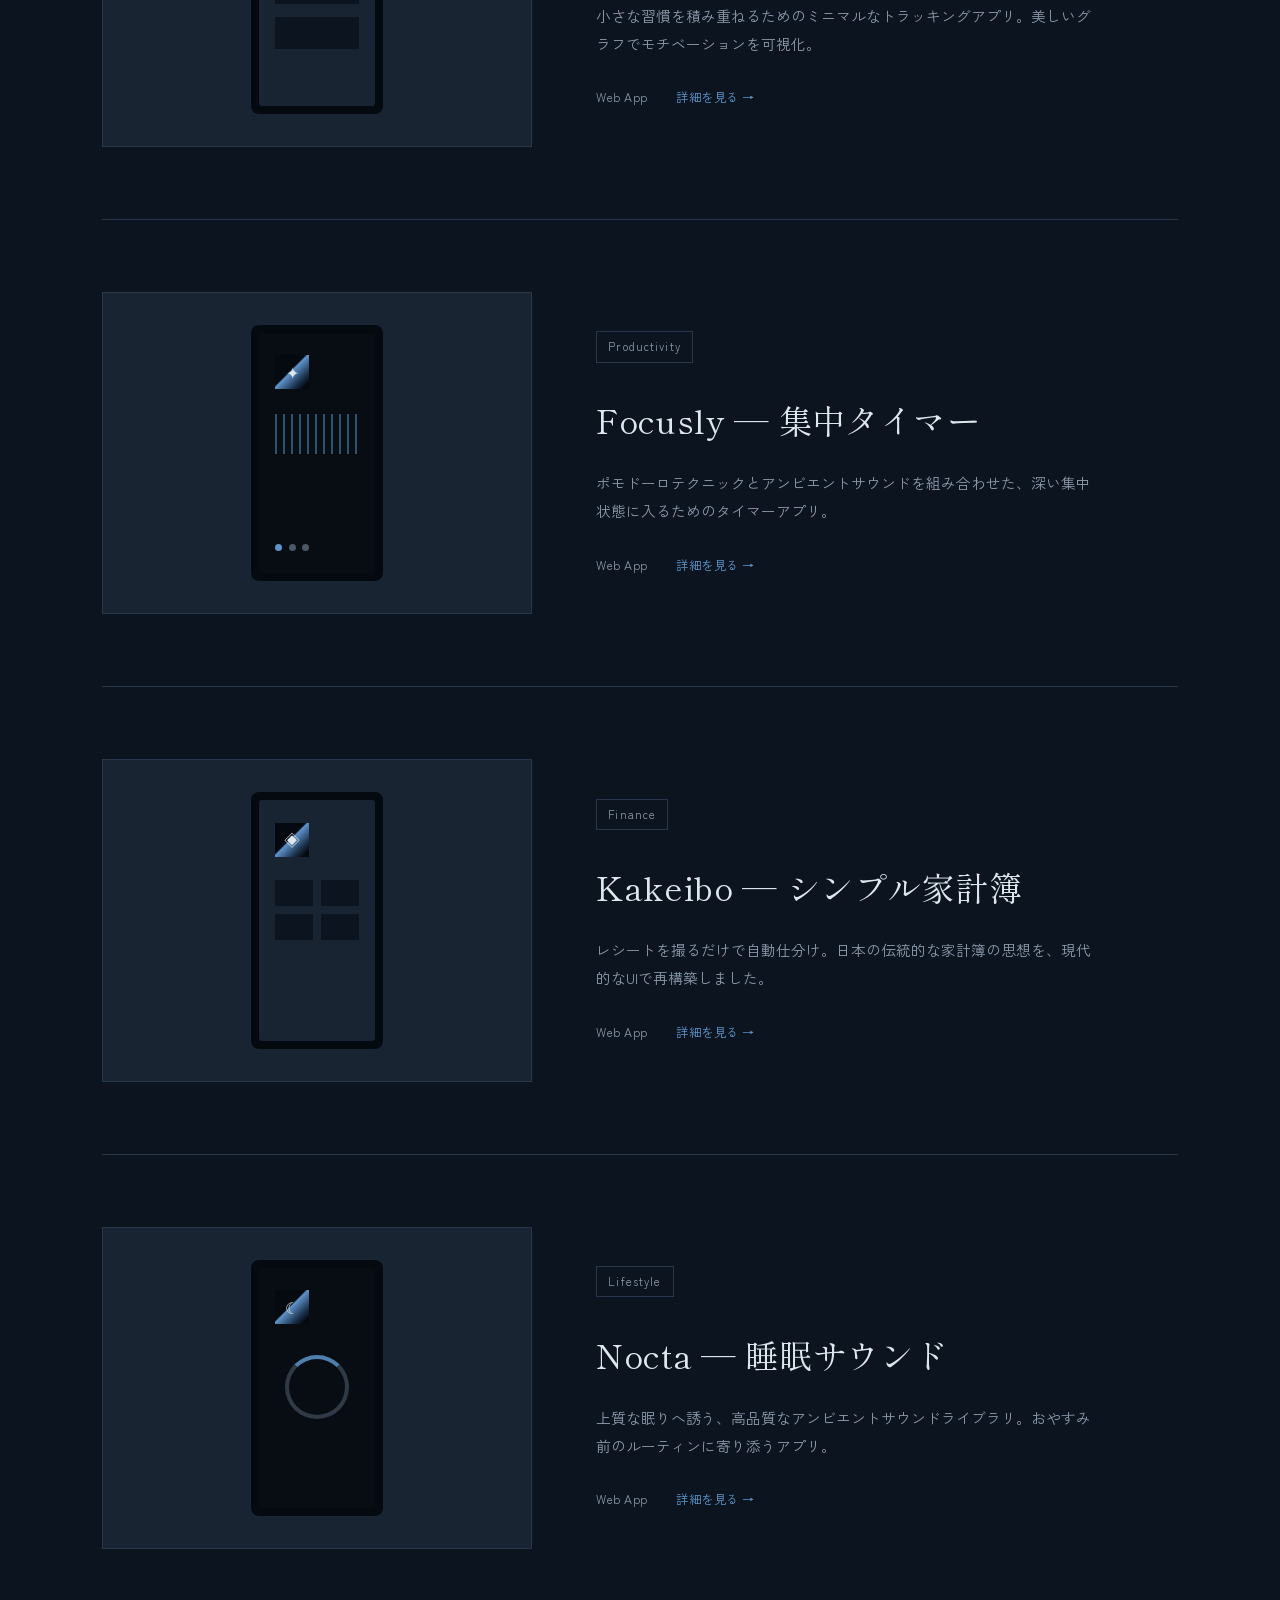
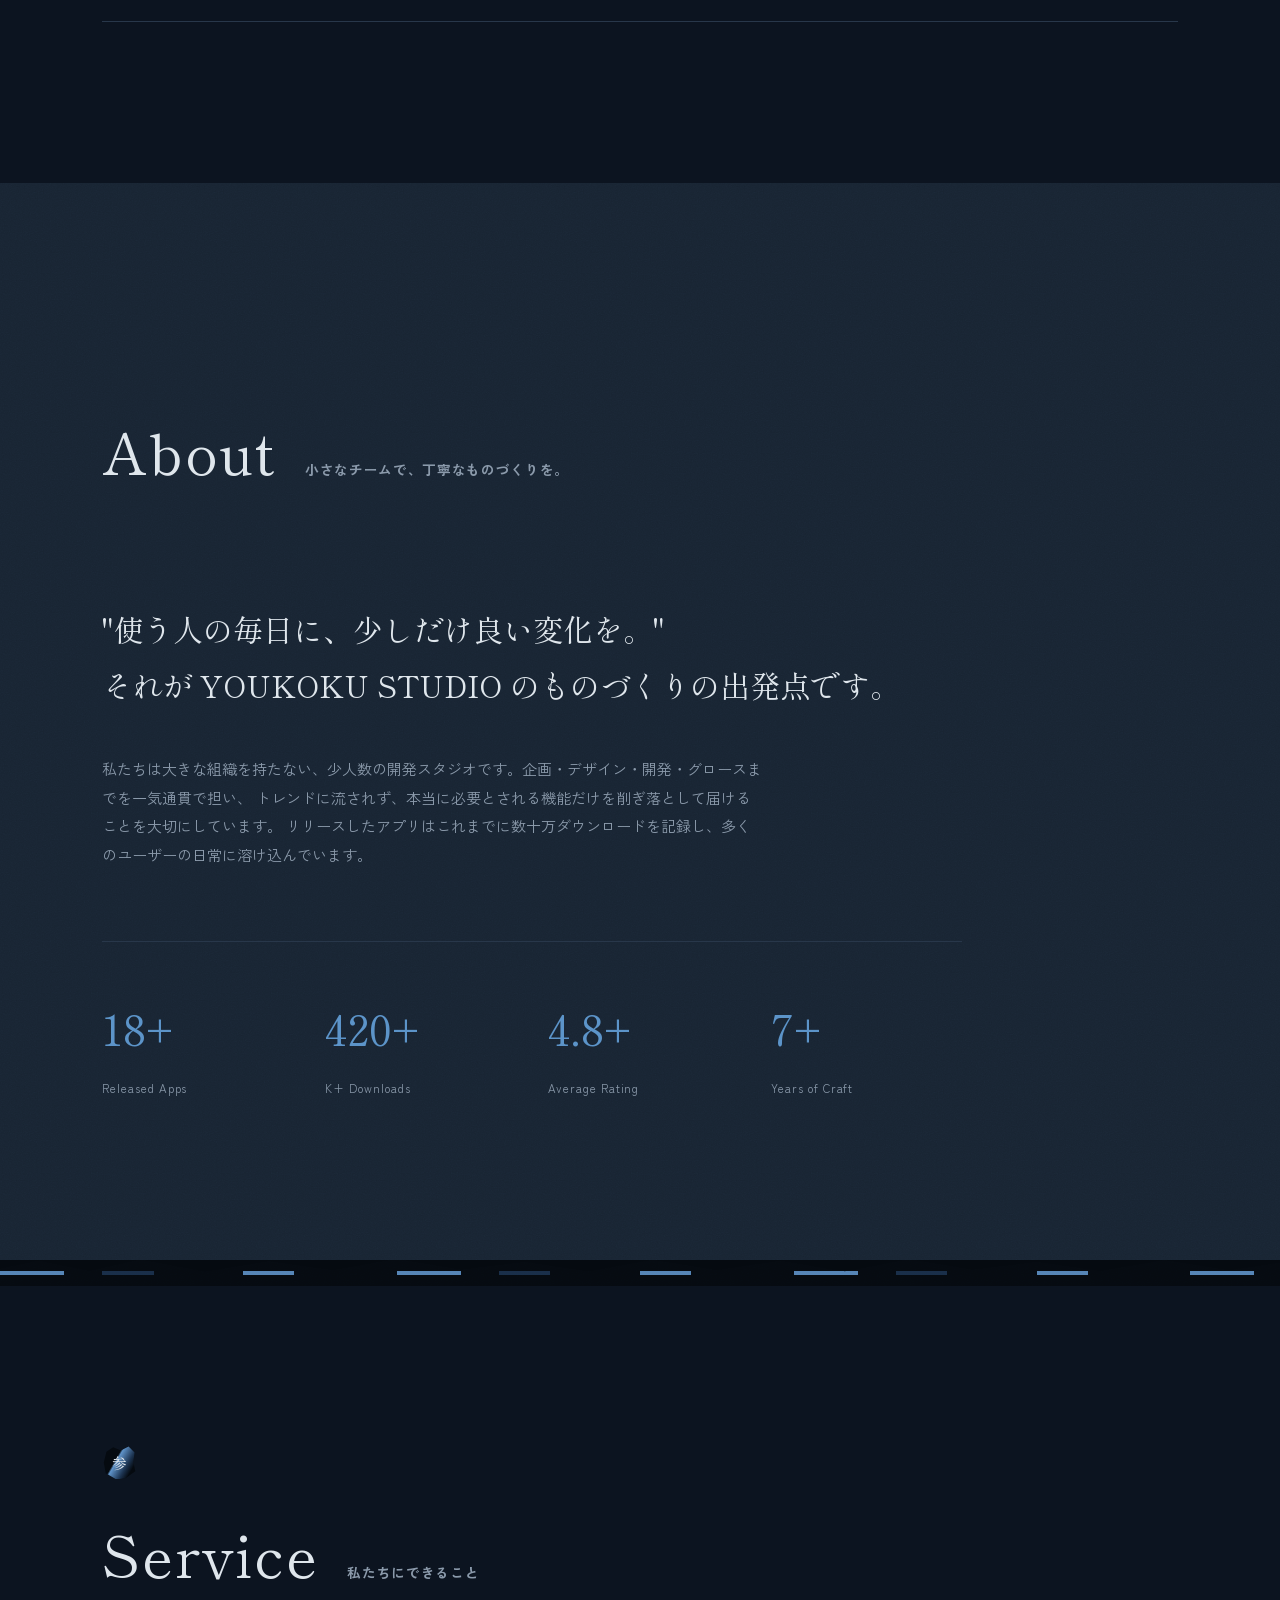
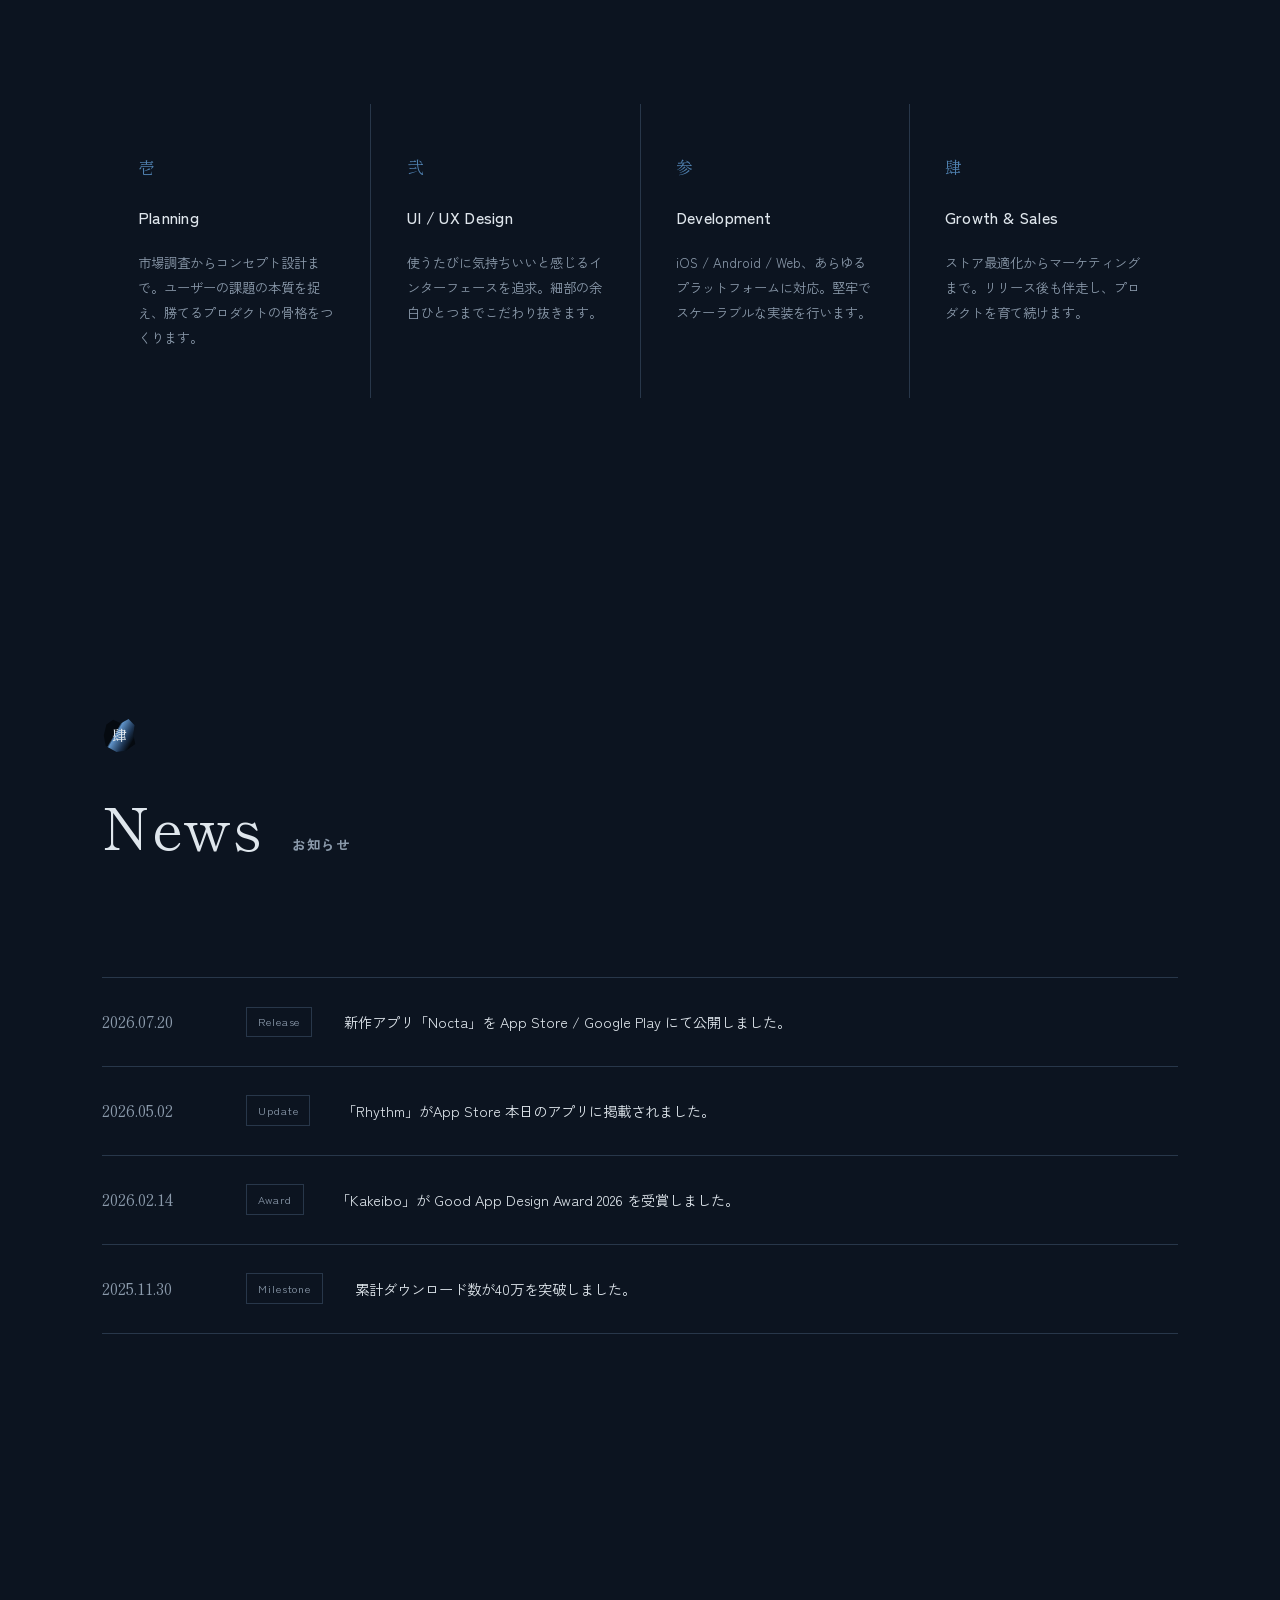
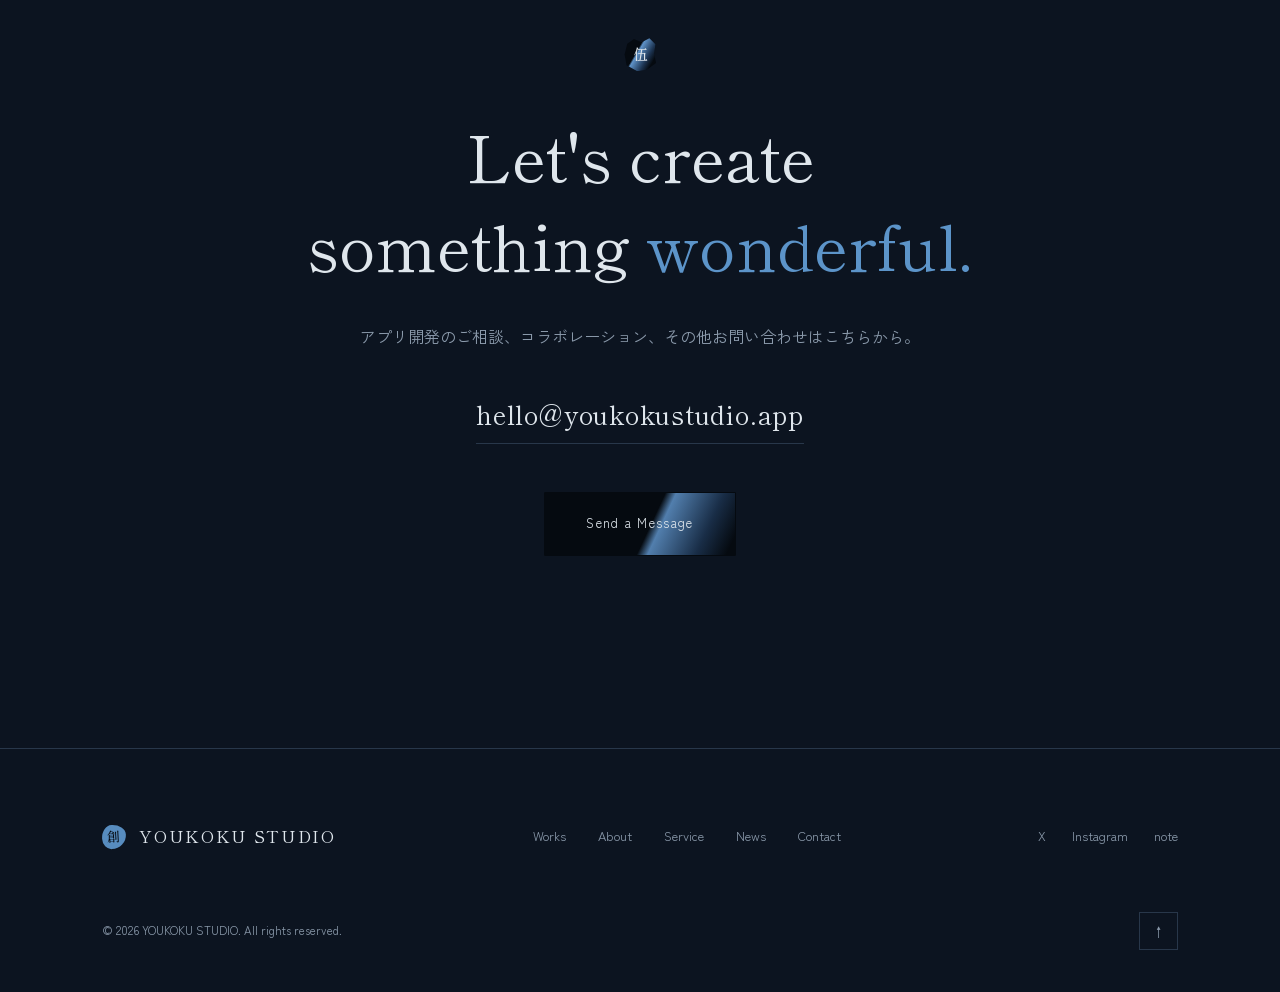
==== commit b6979543: "Bring natural ash-glaze/kiln-transformation into the texture; snappier install fallback Background: " ====
--- a/index.html
+++ b/index.html
@@ -12,7 +12,7 @@
 <link rel="preconnect" href="https://fonts.googleapis.com">
 <link rel="preconnect" href="https://fonts.gstatic.com" crossorigin>
 <link href="https://fonts.googleapis.com/css2?family=Zen+Kaku+Gothic+New:wght@300;400;500;700;900&family=Shippori+Mincho:wght@400;500;600;700;800&display=swap" rel="stylesheet">
-<link rel="stylesheet" href="assets/css/style.css?v=4">
+<link rel="stylesheet" href="assets/css/style.css?v=5">
 </head>
 <body>
 
@@ -354,6 +354,6 @@
 </footer>
 
 <script src="assets/js/main.js"></script>
-<script src="assets/js/install.js?v=3"></script>
+<script src="assets/js/install.js?v=4"></script>
 </body>
 </html>
--- a/assets/css/style.css
+++ b/assets/css/style.css
@@ -18,15 +18,15 @@
   --sans:'Zen Kaku Gothic New','Hiragino Kaku Gothic ProN','Yu Gothic',sans-serif;
   --ease:cubic-bezier(.16,1,.3,1);
   --grain:url("data:image/svg+xml,%3Csvg xmlns='http://www.w3.org/2000/svg' width='180' height='180'%3E%3Cfilter id='n'%3E%3CfeTurbulence type='fractalNoise' baseFrequency='0.85' numOctaves='3' stitchTiles='stitch'/%3E%3CfeColorMatrix type='saturate' values='0'/%3E%3C/filter%3E%3Crect width='100%25' height='100%25' filter='url(%23n)'/%3E%3C/svg%3E");
-  --relief:url("data:image/svg+xml,%3Csvg xmlns='http://www.w3.org/2000/svg' width='900' height='900'%3E%3Cfilter id='r'%3E%3CfeTurbulence type='fractalNoise' baseFrequency='0.03 0.005' numOctaves='5' seed='7' stitchTiles='stitch' result='ridge'/%3E%3CfeTurbulence type='fractalNoise' baseFrequency='0.85' numOctaves='2' seed='3' stitchTiles='stitch' result='sand'/%3E%3CfeComposite in='ridge' in2='sand' operator='arithmetic' k1='0' k2='.68' k3='.5' k4='0' result='mix'/%3E%3CfeDiffuseLighting in='mix' surfaceScale='11' diffuseConstant='1.7' lighting-color='%23c4d3e0' result='l'%3E%3CfeDistantLight azimuth='235' elevation='30'/%3E%3C/feDiffuseLighting%3E%3C/filter%3E%3Crect width='100%25' height='100%25' filter='url(%23r)'/%3E%3C/svg%3E");
+  --relief:url("data:image/svg+xml,%3Csvg xmlns='http://www.w3.org/2000/svg' width='900' height='900'%3E%3Cfilter id='r'%3E%3CfeTurbulence type='fractalNoise' baseFrequency='0.03 0.005' numOctaves='5' seed='7' stitchTiles='stitch' result='ridge'/%3E%3CfeTurbulence type='fractalNoise' baseFrequency='0.85' numOctaves='2' seed='3' stitchTiles='stitch' result='sand'/%3E%3CfeComposite in='ridge' in2='sand' operator='arithmetic' k1='0' k2='.68' k3='.5' k4='0' result='mix'/%3E%3CfeDiffuseLighting in='mix' surfaceScale='12' diffuseConstant='1.8' lighting-color='%23c4d3e0' result='diff'%3E%3CfeDistantLight azimuth='235' elevation='28'/%3E%3C/feDiffuseLighting%3E%3CfeSpecularLighting in='mix' surfaceScale='12' specularConstant='.85' specularExponent='16' lighting-color='%23eef4fa' result='spec'%3E%3CfeDistantLight azimuth='235' elevation='28'/%3E%3C/feSpecularLighting%3E%3CfeComposite in='diff' in2='spec' operator='arithmetic' k1='0' k2='1' k3='.55' k4='0'/%3E%3C/filter%3E%3Crect width='100%25' height='100%25' filter='url(%23r)'/%3E%3C/svg%3E");
   --stone:
     linear-gradient(128deg, rgba(255,255,255,.06) 0%, transparent 26%, transparent 72%, rgba(255,255,255,.04) 100%),
-    radial-gradient(ellipse 55% 40% at 14% 22%, rgba(70,115,160,.26), transparent 62%),
-    radial-gradient(ellipse 48% 55% at 84% 18%, rgba(150,180,205,.1), transparent 58%),
-    radial-gradient(ellipse 60% 48% at 72% 68%, rgba(15,30,50,.5), transparent 62%),
-    radial-gradient(ellipse 52% 62% at 22% 88%, rgba(2,5,9,.5), transparent 58%),
-    radial-gradient(ellipse 42% 32% at 52% 48%, rgba(60,100,145,.16), transparent 65%),
-    radial-gradient(ellipse 38% 45% at 92% 82%, rgba(25,50,80,.35), transparent 60%);
+    radial-gradient(ellipse 30% 20% at 76% 10%, rgba(110,145,110,.12), transparent 60%),
+    radial-gradient(ellipse 26% 16% at 22% 58%, rgba(150,92,58,.1), transparent 60%),
+    radial-gradient(ellipse 55% 40% at 14% 22%, rgba(70,115,160,.24), transparent 62%),
+    radial-gradient(ellipse 48% 55% at 84% 18%, rgba(150,180,205,.09), transparent 58%),
+    radial-gradient(ellipse 42% 32% at 52% 40%, rgba(60,100,145,.14), transparent 65%),
+    linear-gradient(to bottom, transparent 0%, transparent 46%, rgba(120,70,45,.1) 58%, rgba(4,6,10,.55) 74%, rgba(2,3,5,.82) 100%);
 }
 
 *,*::before,*::after{ box-sizing:border-box; }
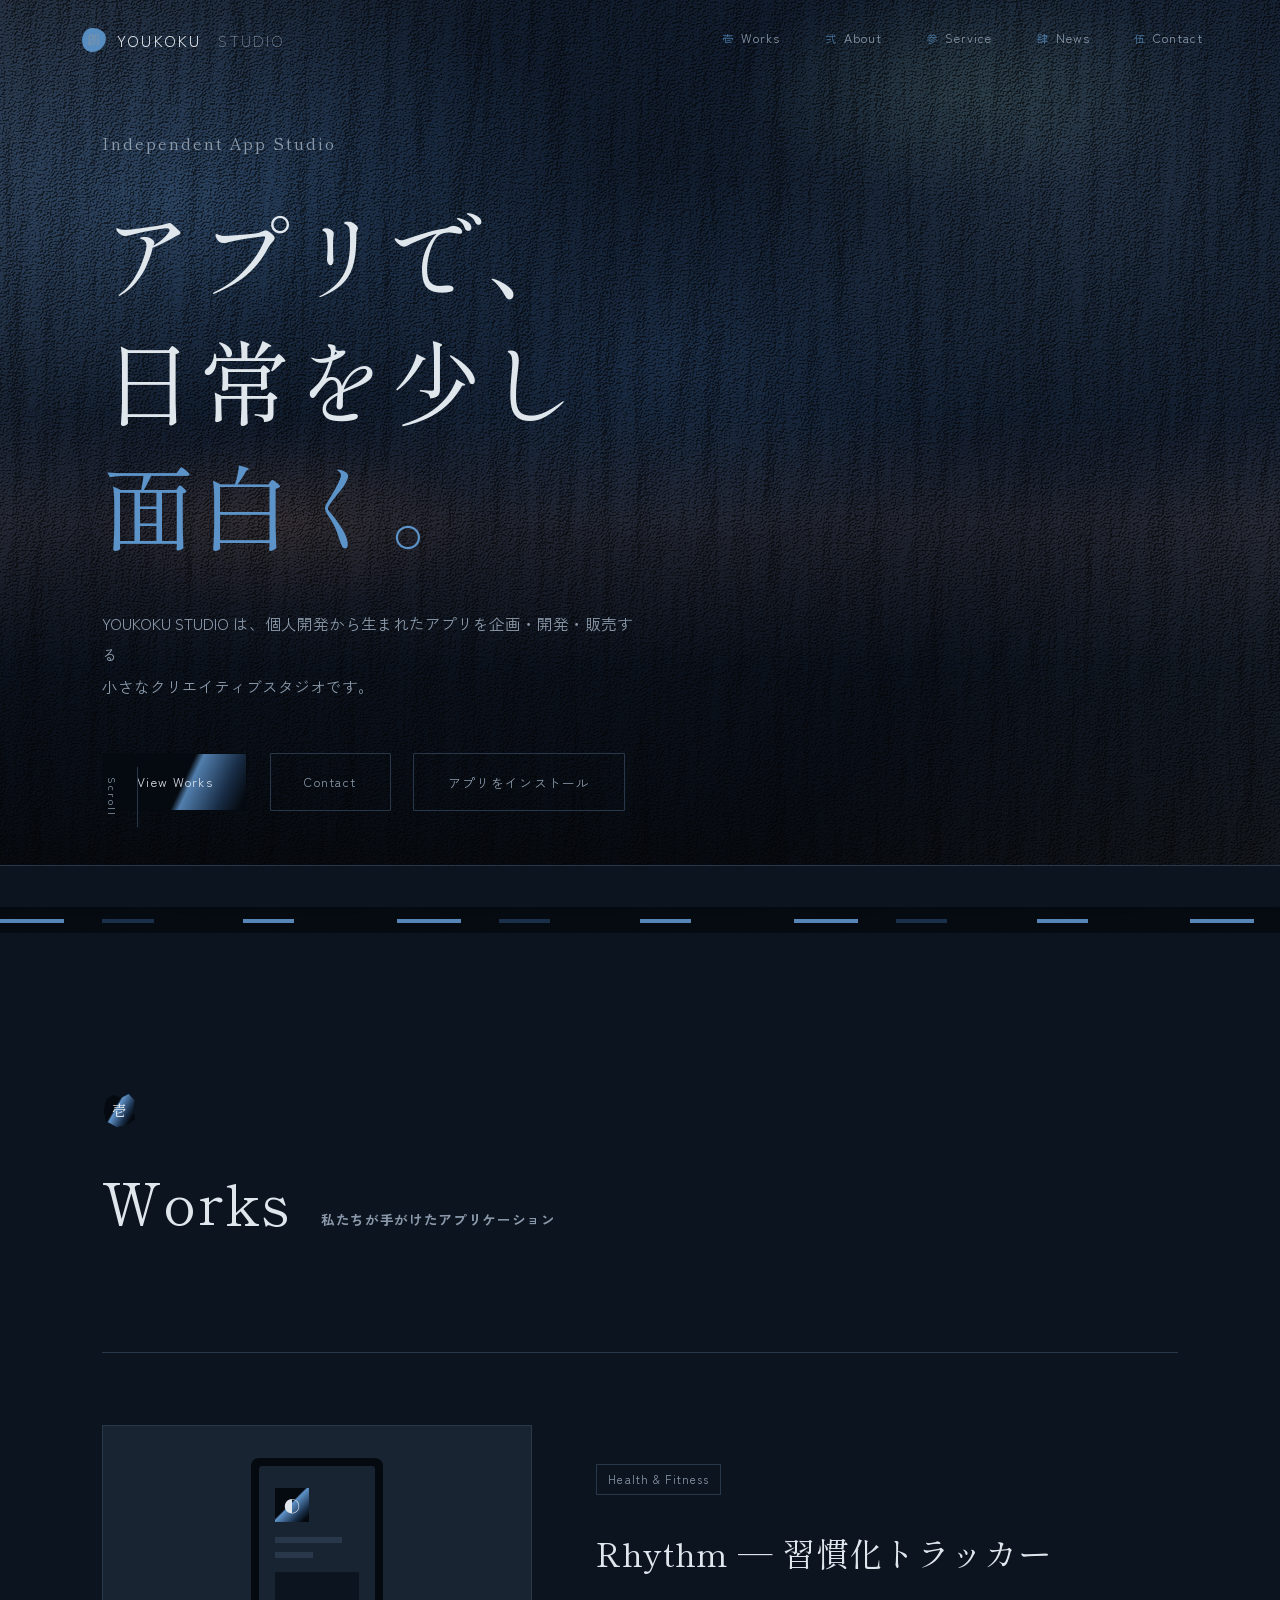
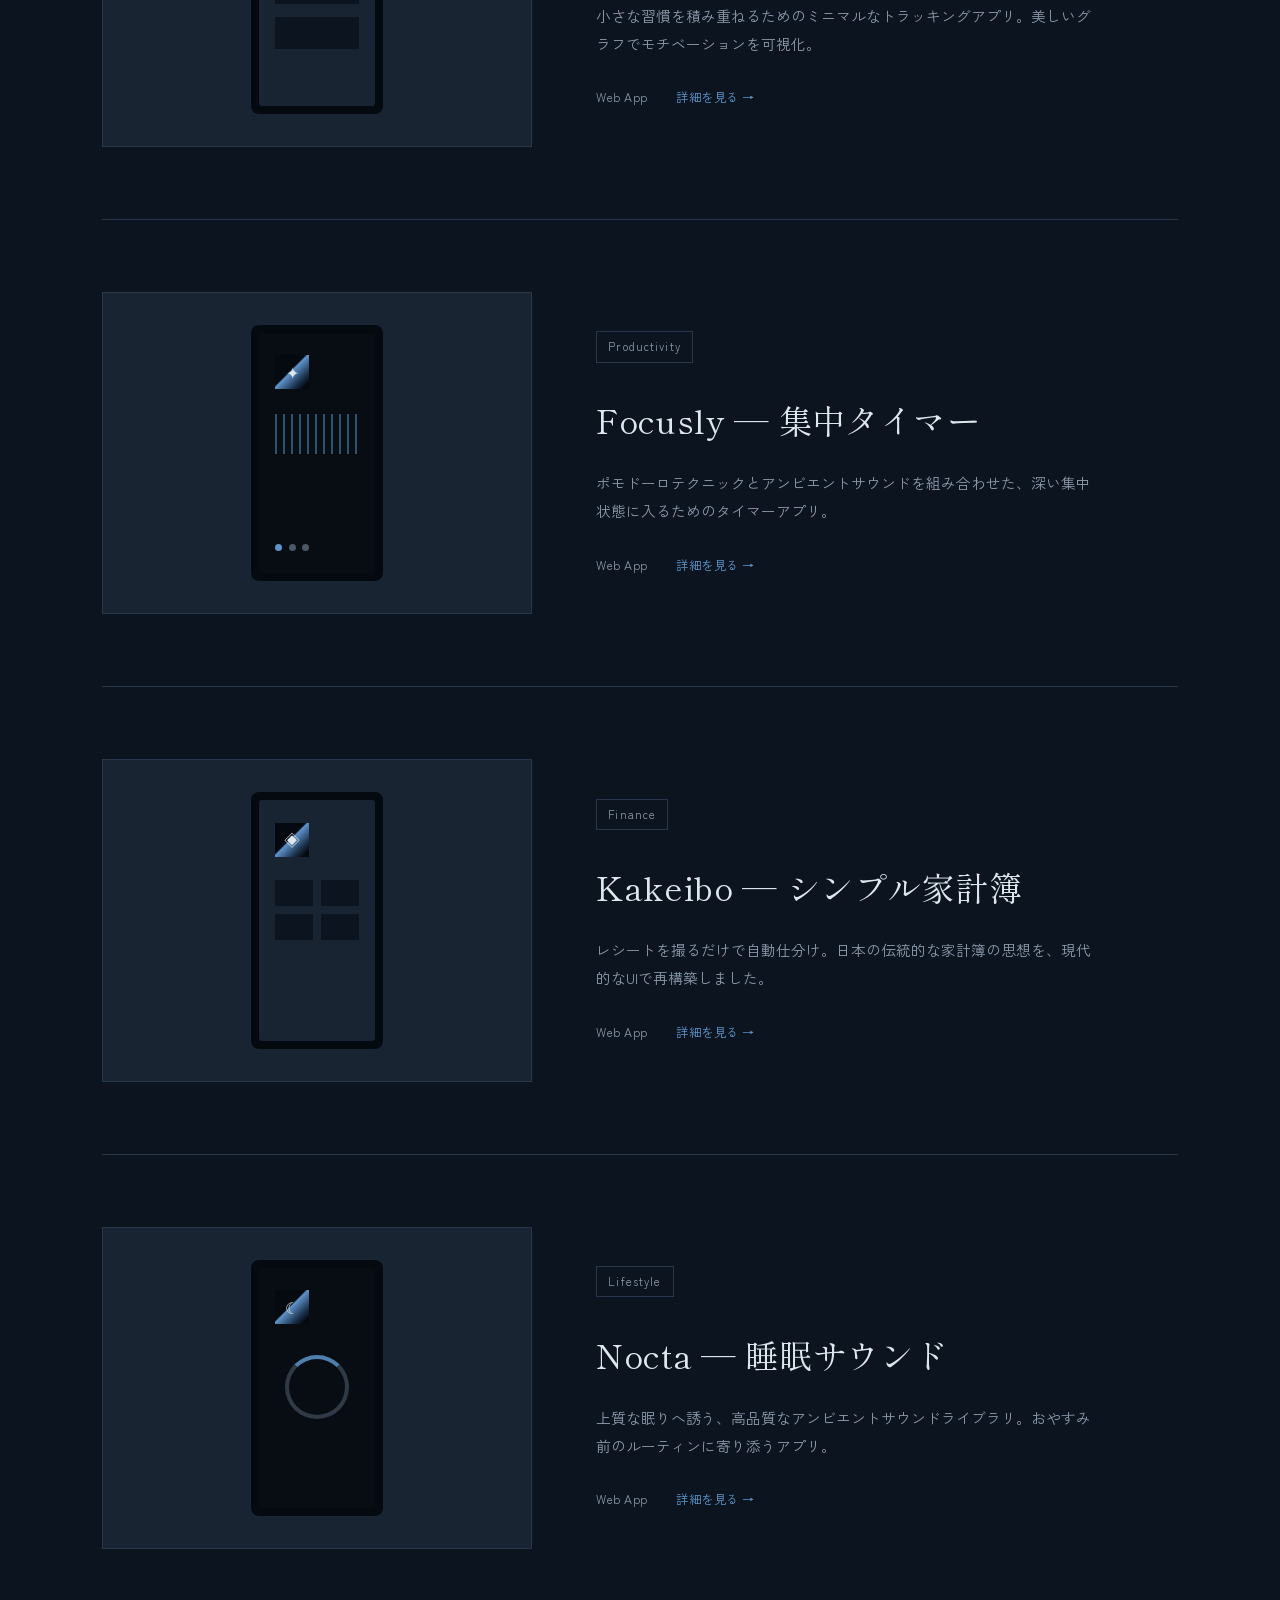
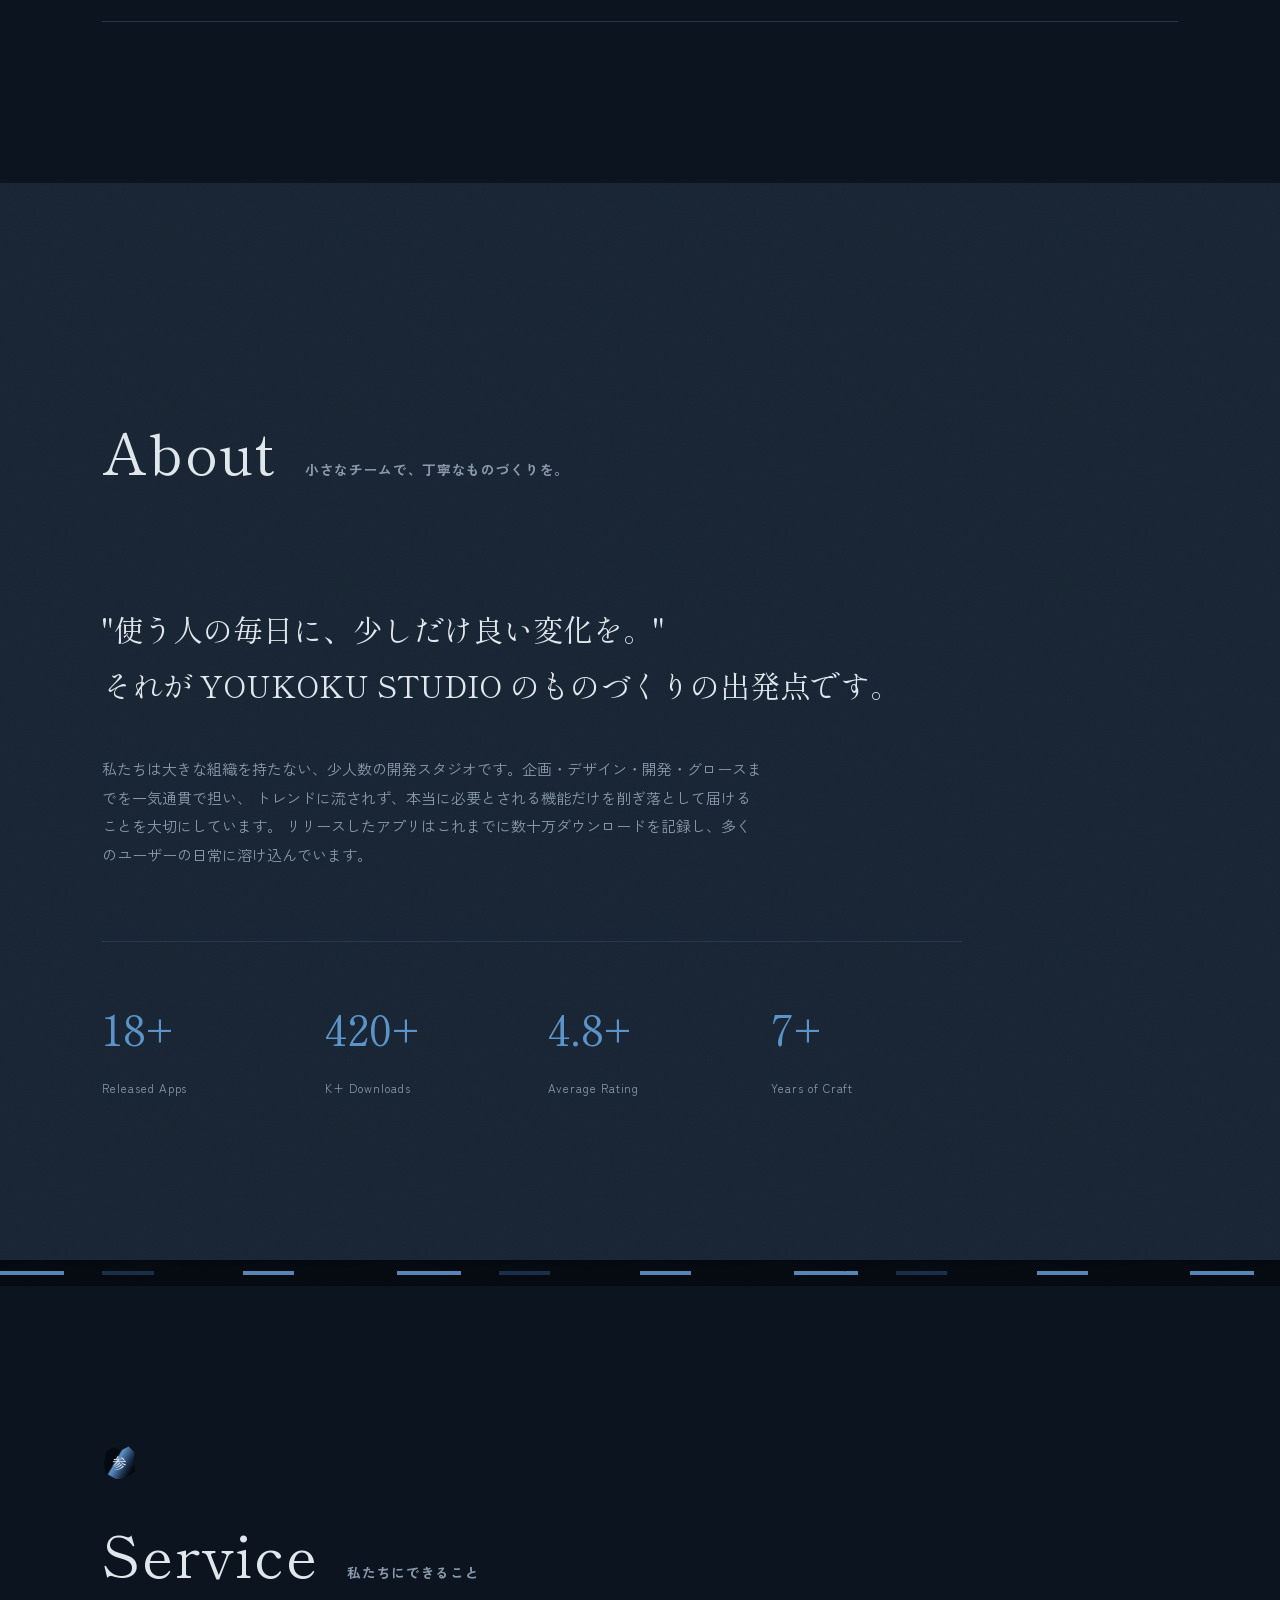
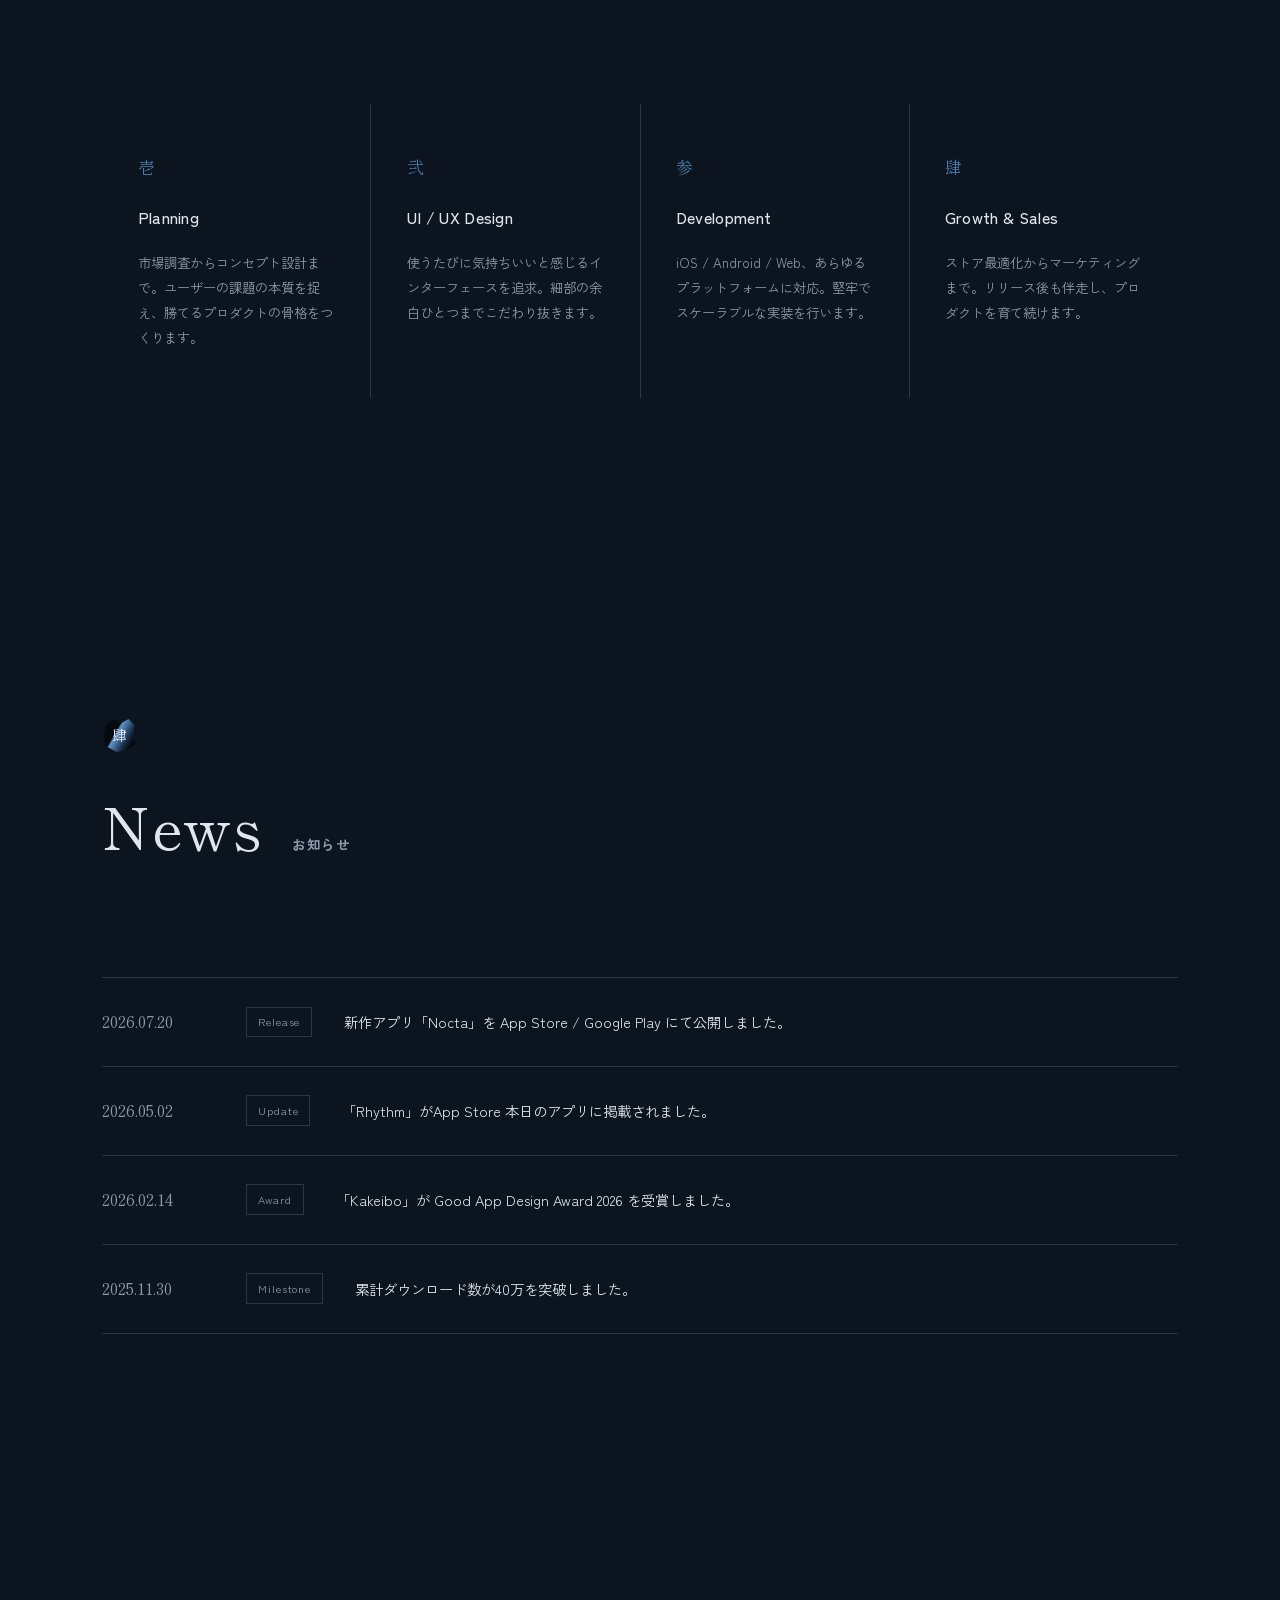
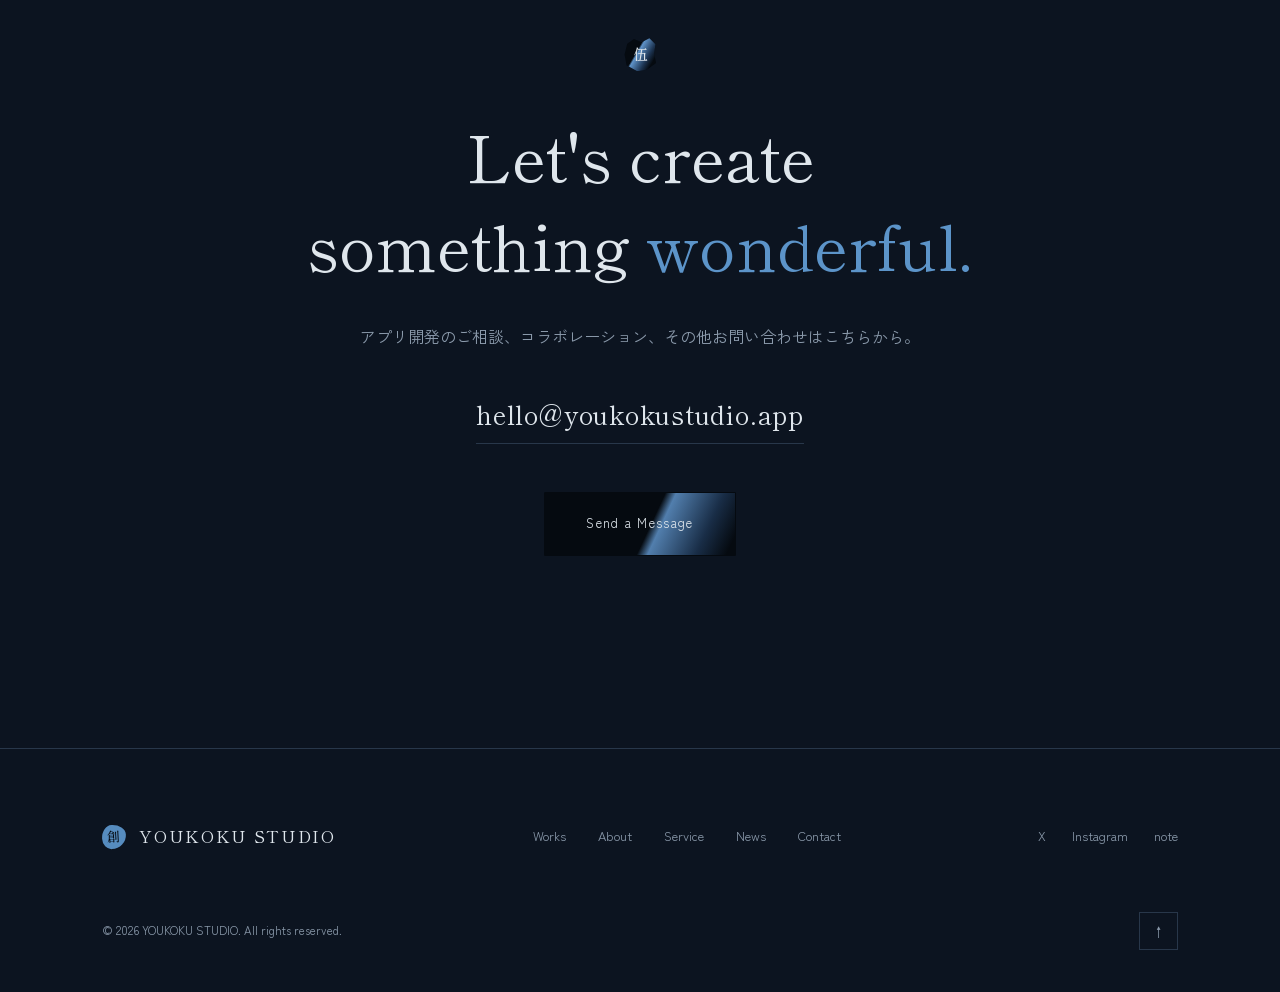
==== commit 735b1e2b: "Fix texture bleeding onto text — stack it behind content, not above it body::before/::after (the rel" ====
--- a/index.html
+++ b/index.html
@@ -12,7 +12,7 @@
 <link rel="preconnect" href="https://fonts.googleapis.com">
 <link rel="preconnect" href="https://fonts.gstatic.com" crossorigin>
 <link href="https://fonts.googleapis.com/css2?family=Zen+Kaku+Gothic+New:wght@300;400;500;700;900&family=Shippori+Mincho:wght@400;500;600;700;800&display=swap" rel="stylesheet">
-<link rel="stylesheet" href="assets/css/style.css?v=5">
+<link rel="stylesheet" href="assets/css/style.css?v=6">
 </head>
 <body>
 
--- a/assets/css/style.css
+++ b/assets/css/style.css
@@ -47,12 +47,12 @@
   position:relative;
 }
 body::before{
-  content:''; position:fixed; inset:0; z-index:9996; pointer-events:none;
+  content:''; position:fixed; inset:0; z-index:-2; pointer-events:none;
   background-image:var(--relief);
   opacity:.42; mix-blend-mode:overlay;
 }
 body::after{
-  content:''; position:fixed; inset:0; z-index:9997; pointer-events:none;
+  content:''; position:fixed; inset:0; z-index:-1; pointer-events:none;
   background-image:var(--grain); opacity:.16; mix-blend-mode:overlay;
 }
 
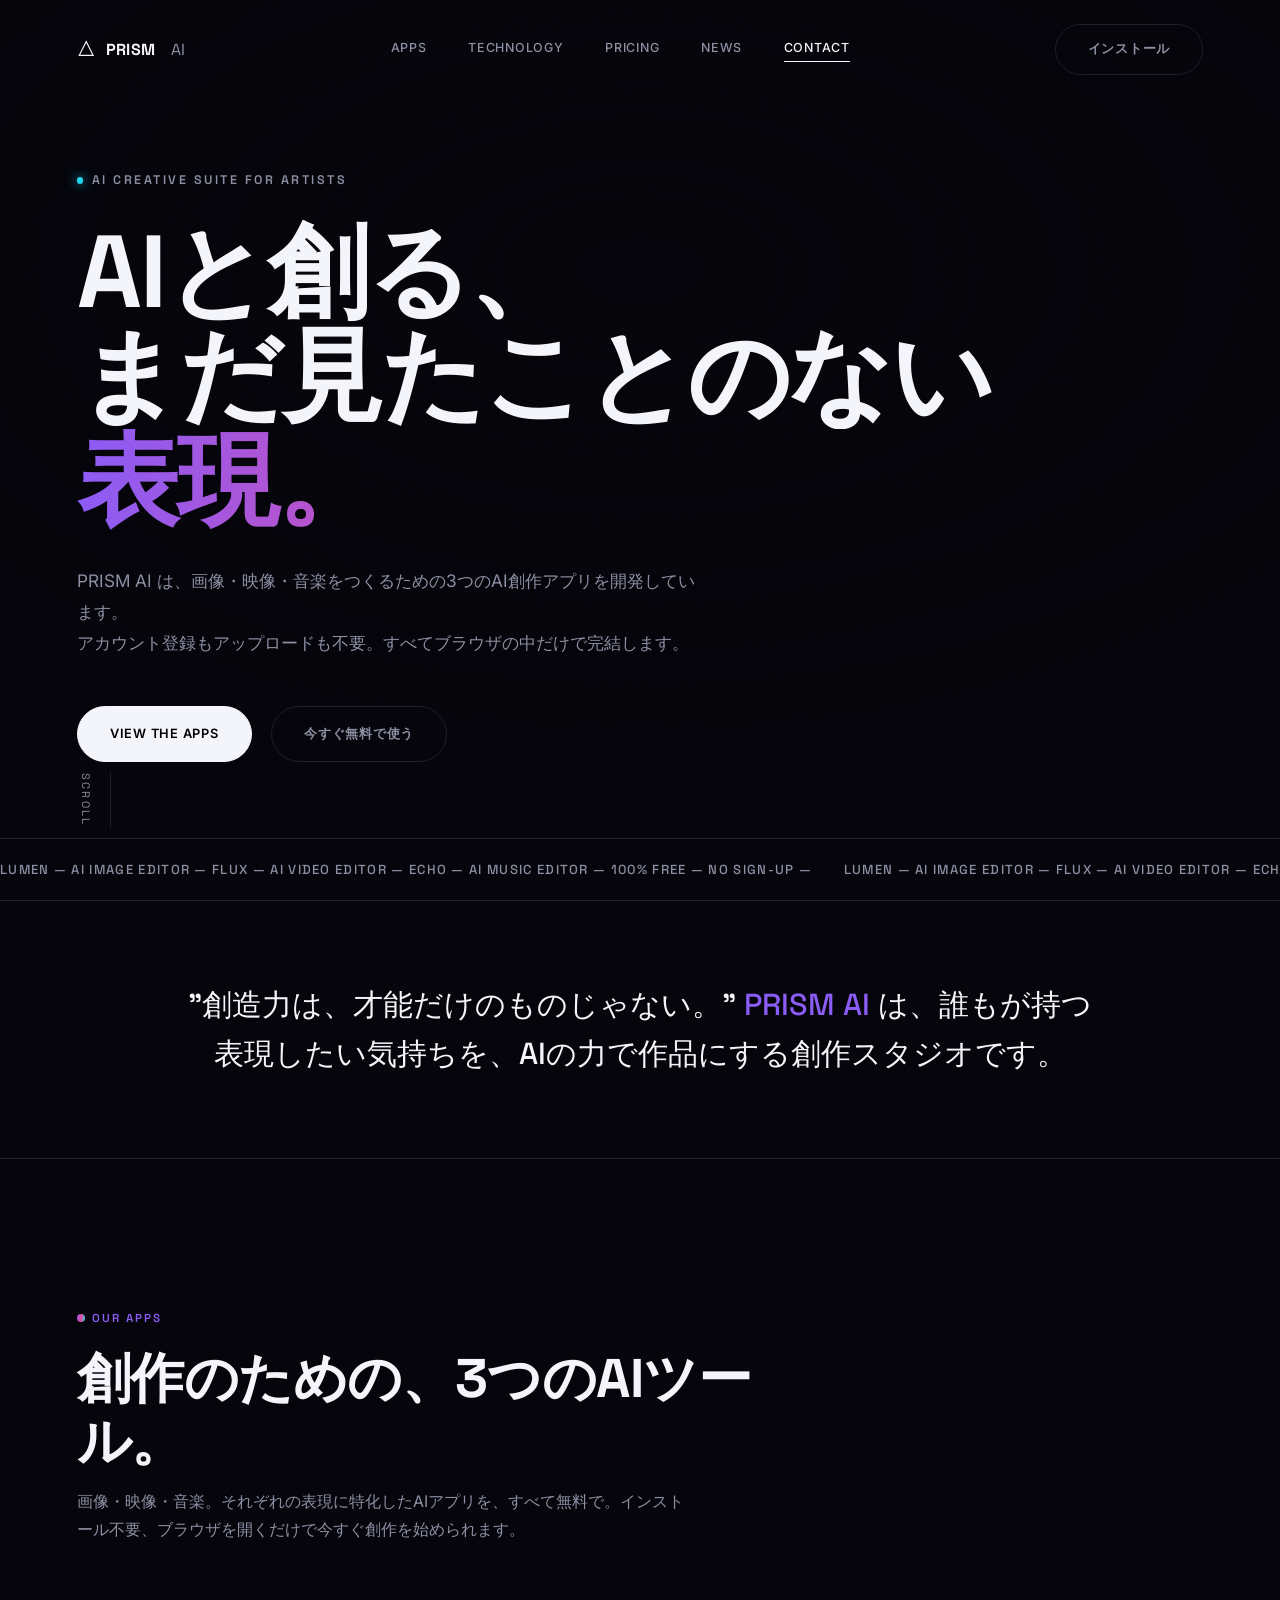
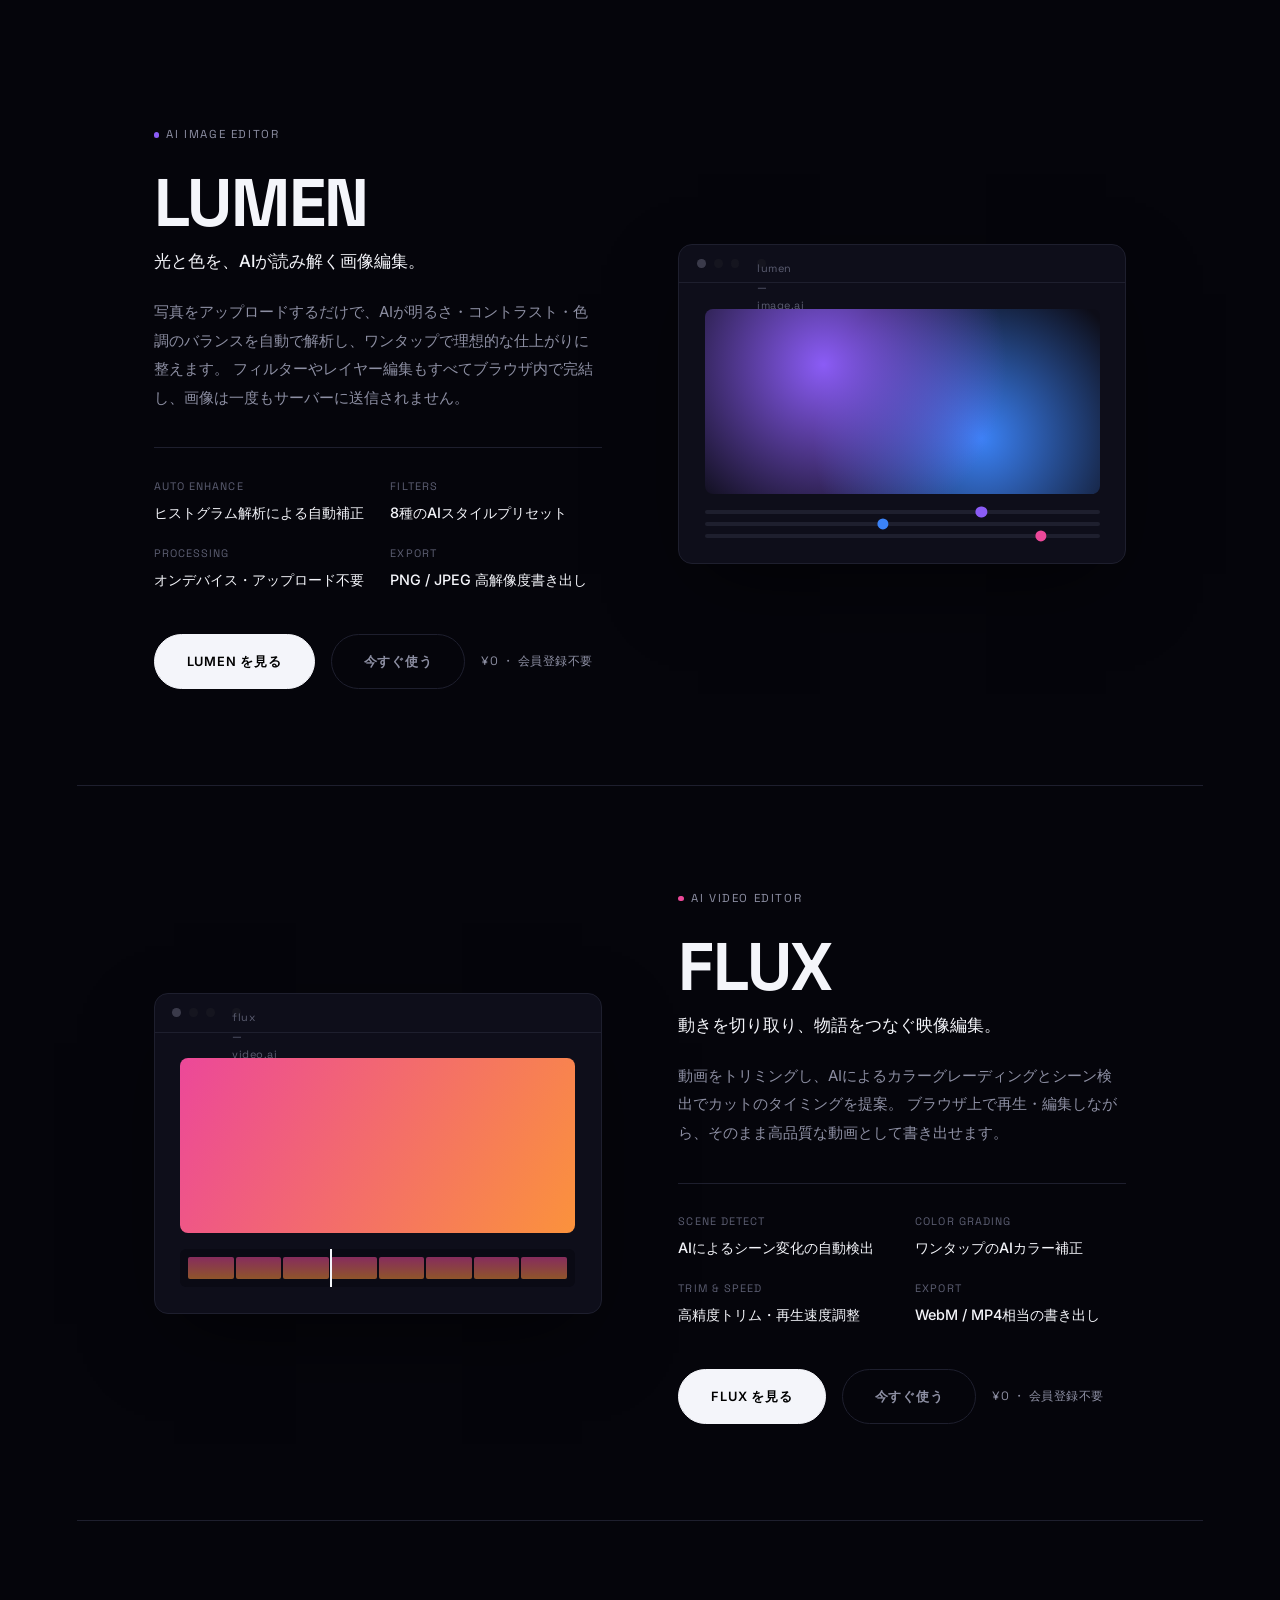
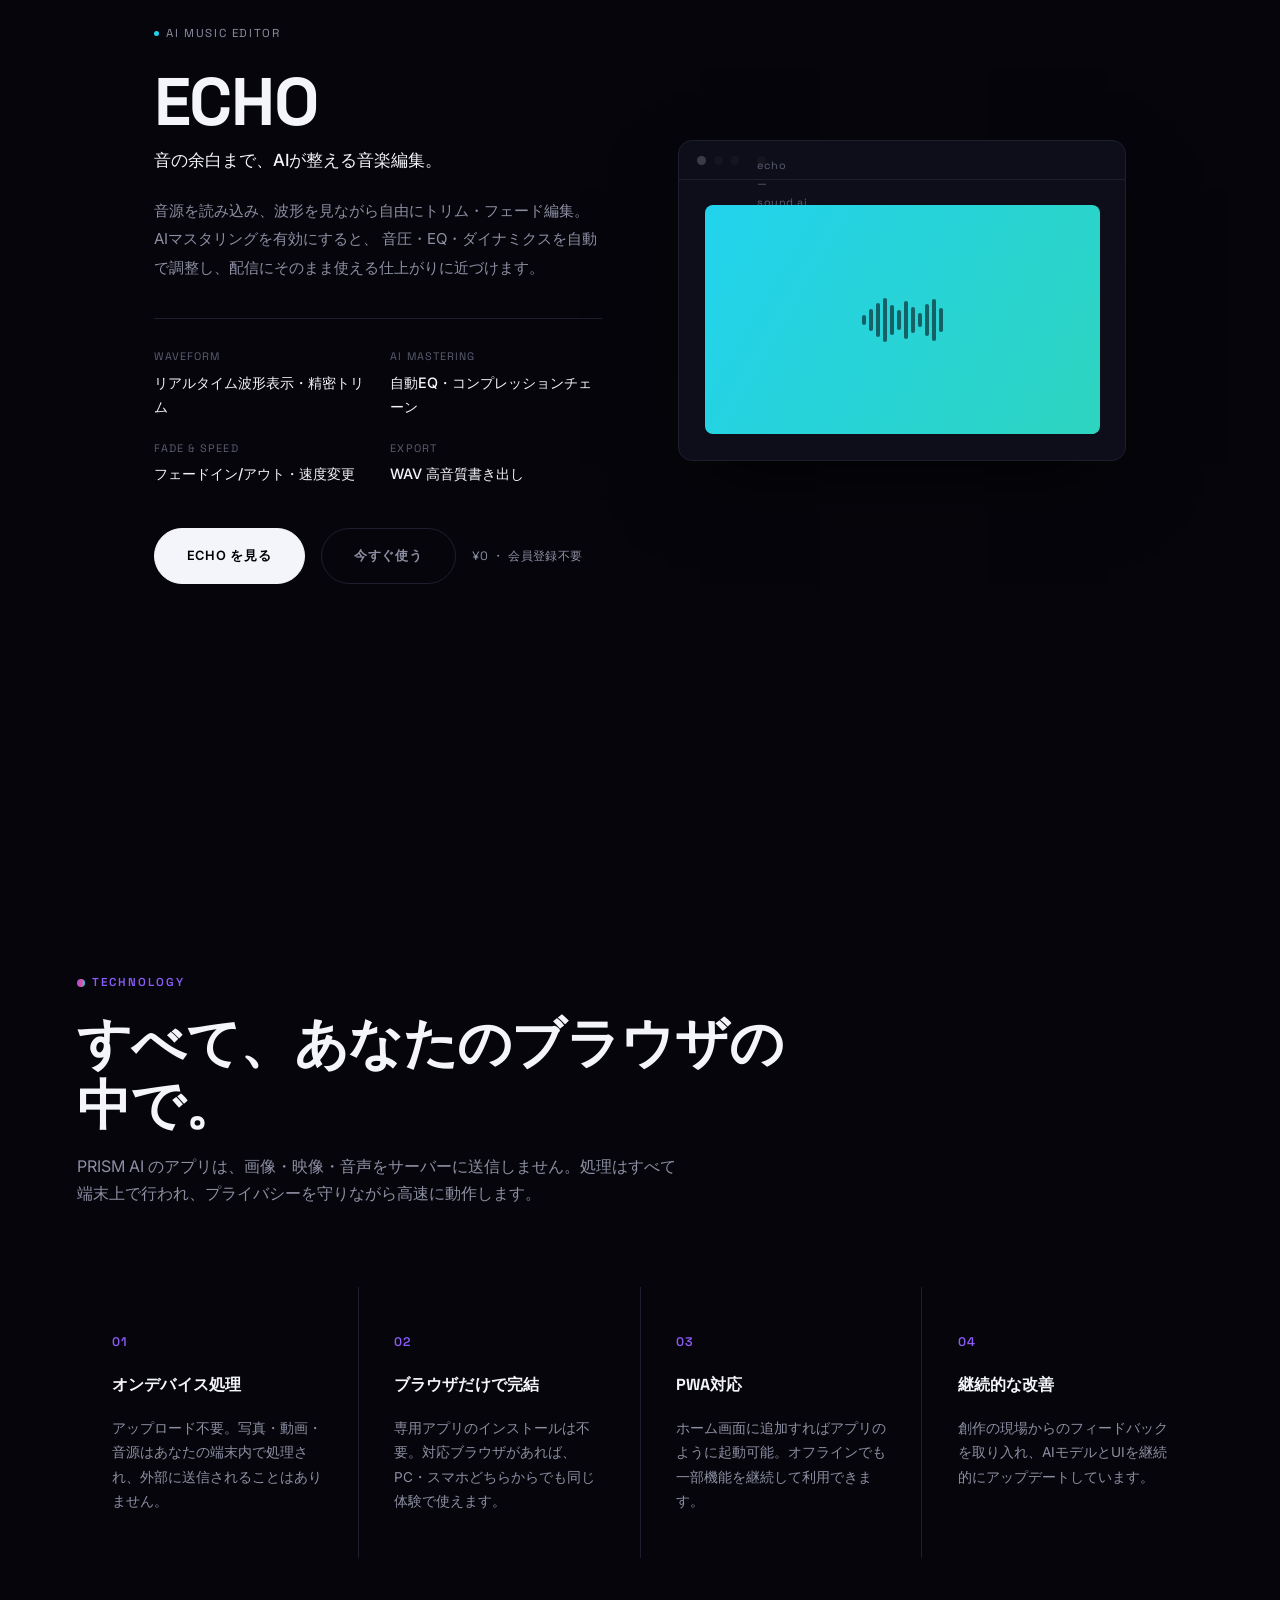
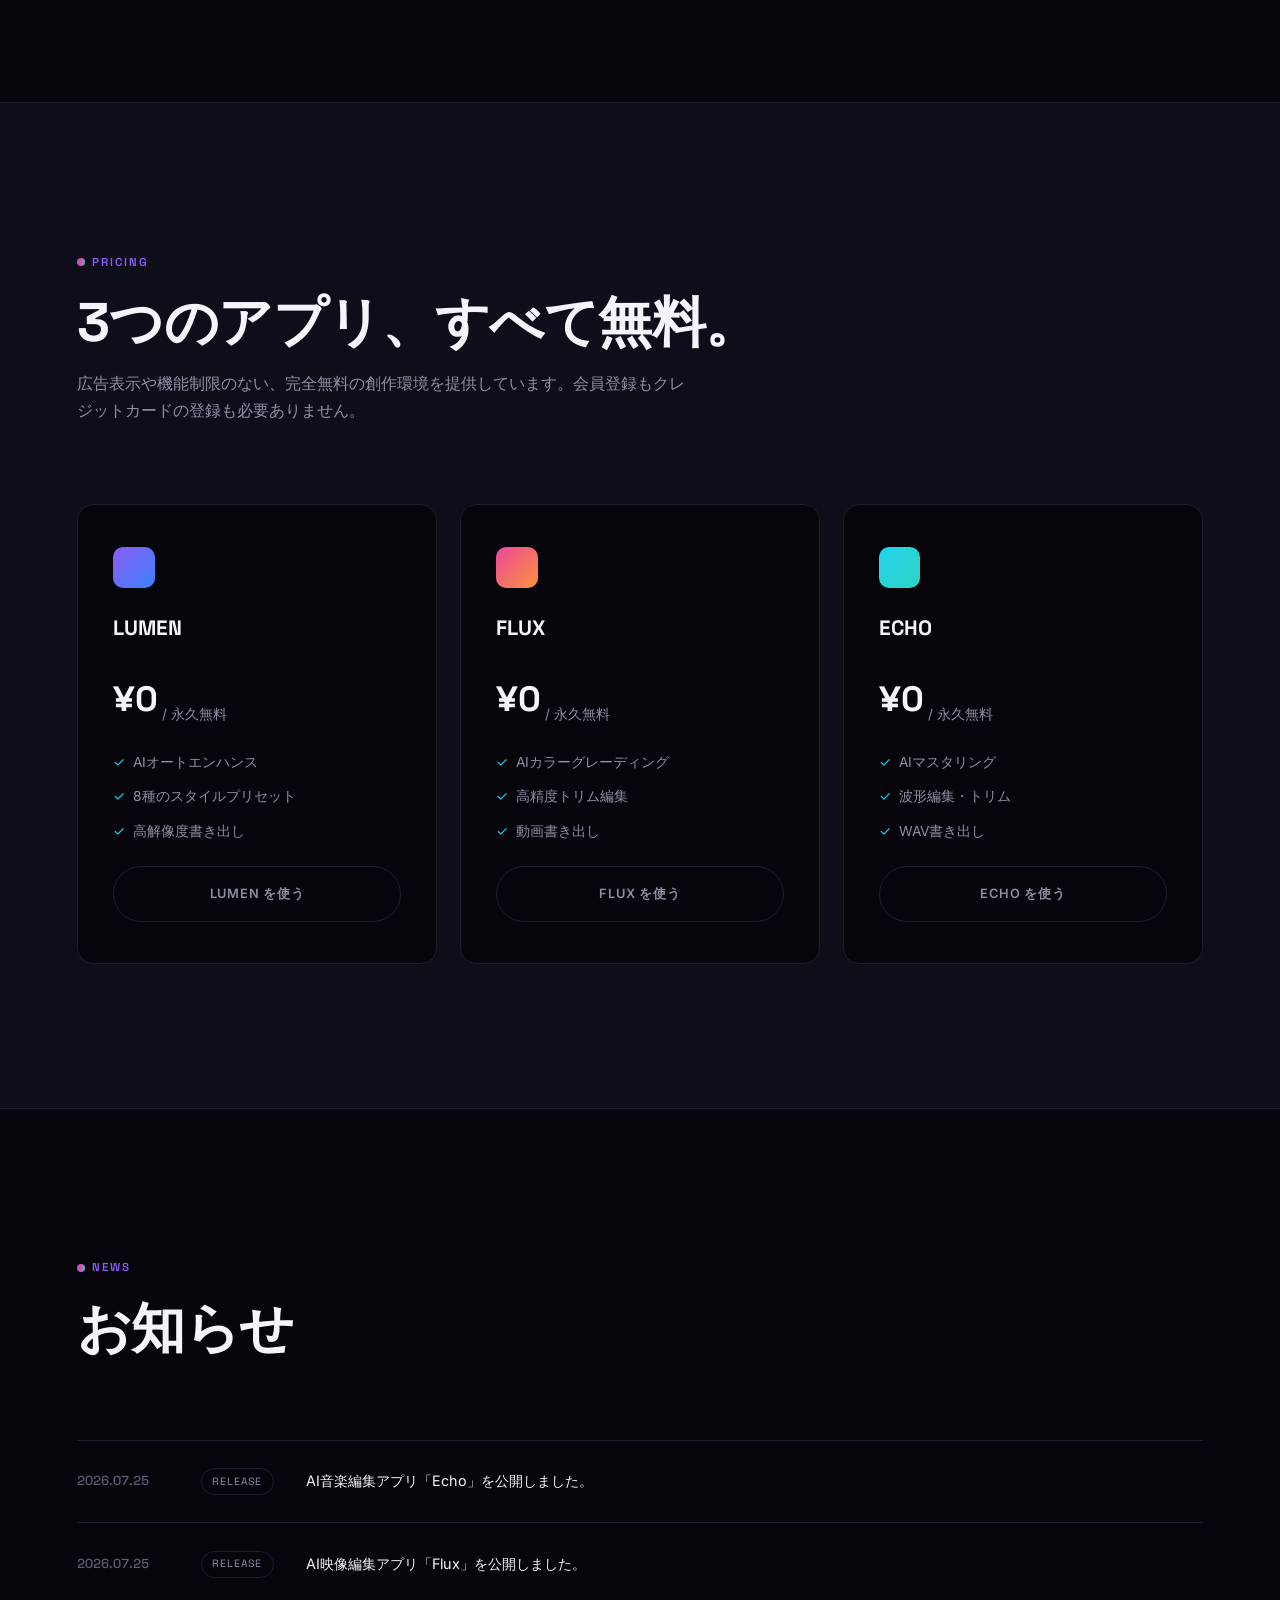
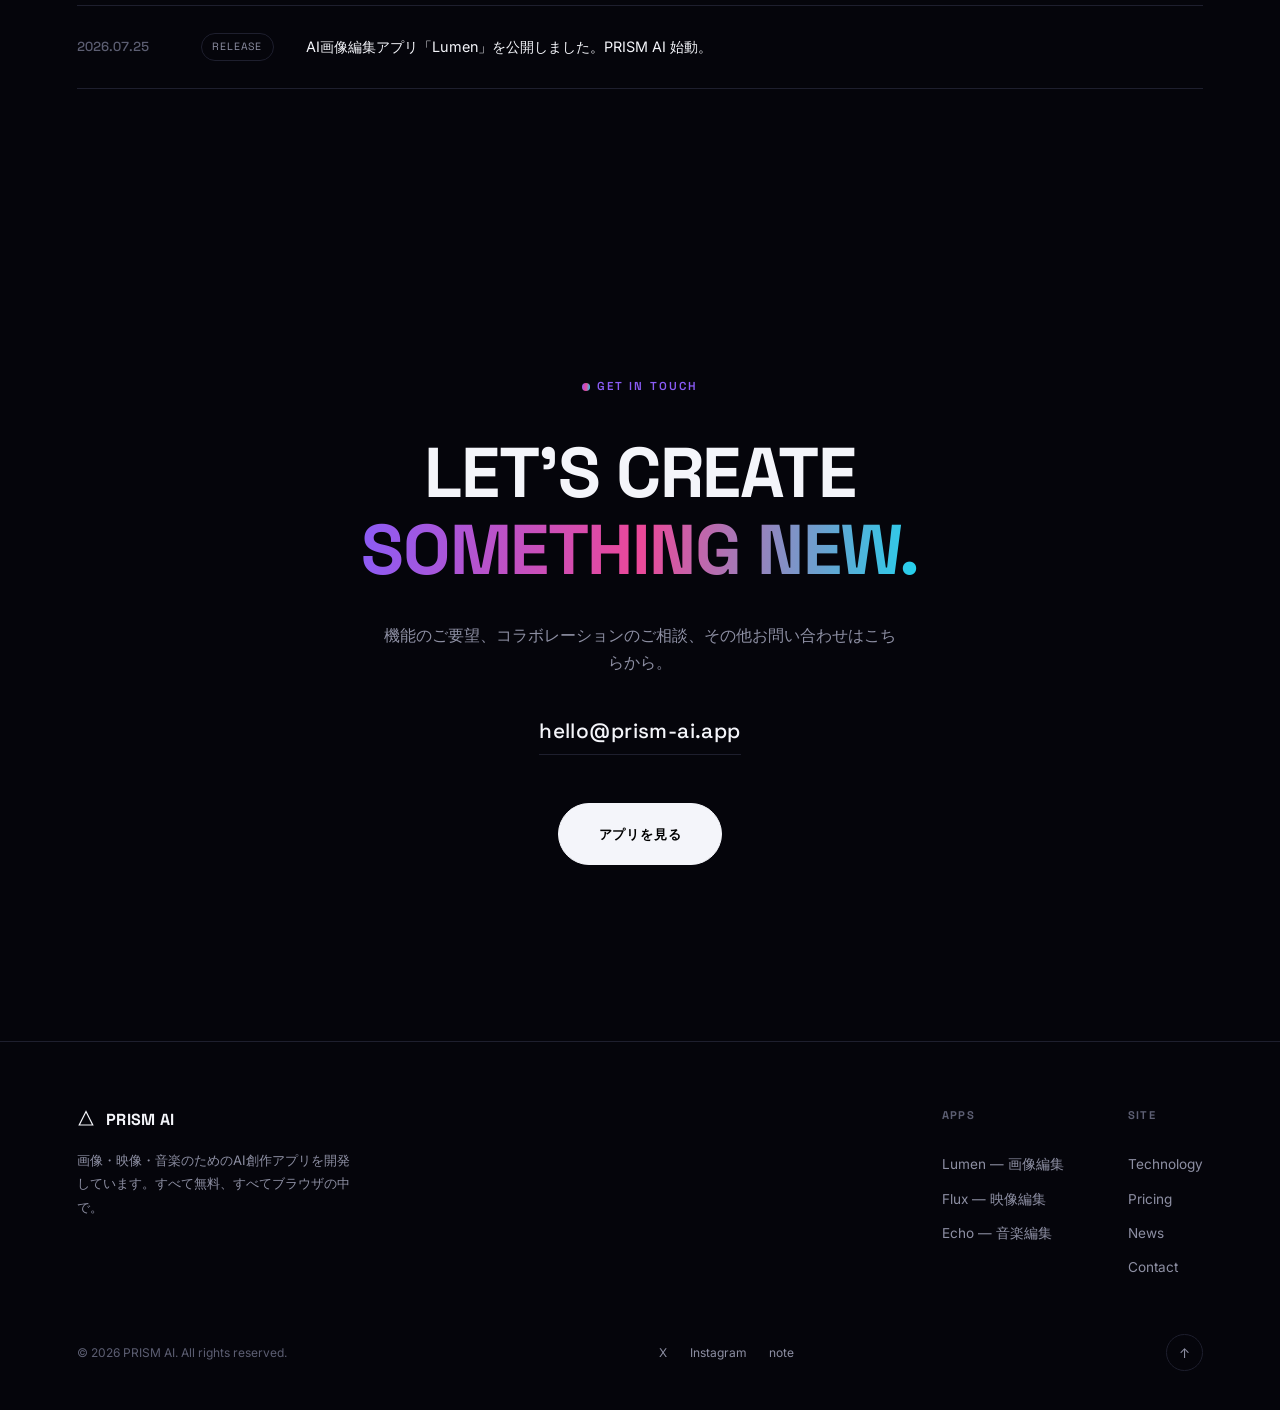
==== commit b212be23: "Rebrand homepage as PRISM AI: an art-focused AI app store Redesign the site around spacex.com's bold" ====
--- a/index.html
+++ b/index.html
@@ -3,16 +3,16 @@
 <head>
 <meta charset="UTF-8">
 <meta name="viewport" content="width=device-width, initial-scale=1.0">
-<title>YOUKOKU STUDIO | アプリ開発スタジオ</title>
-<meta name="description" content="個人開発アプリの企画・開発・販売を行うクリエイティブスタジオ YOUKOKU STUDIO のポートフォリオサイト">
-<link rel="icon" href="data:image/svg+xml,<svg xmlns=%22http://www.w3.org/2000/svg%22 viewBox=%220 0 100 100%22><text y=%22.9em%22 font-size=%2290%22>◆</text></svg>">
+<title>PRISM AI | 芸術系AI創作アプリ — LUMEN・FLUX・ECHO</title>
+<meta name="description" content="画像・映像・音楽の制作に特化したAI創作アプリ「LUMEN」「FLUX」「ECHO」を無料で提供する PRISM AI の公式サイト。アカウント登録不要、ブラウザだけで動作します。">
+<link rel="icon" href="data:image/svg+xml,<svg xmlns=%22http://www.w3.org/2000/svg%22 viewBox=%220 0 100 100%22><text y=%22.85em%22 font-size=%2290%22>◤</text></svg>">
 <link rel="manifest" href="manifest.json">
-<meta name="theme-color" content="#0c1420">
+<meta name="theme-color" content="#05050b">
 <link rel="apple-touch-icon" href="icons/apple-touch-icon.png">
 <link rel="preconnect" href="https://fonts.googleapis.com">
 <link rel="preconnect" href="https://fonts.gstatic.com" crossorigin>
-<link href="https://fonts.googleapis.com/css2?family=Zen+Kaku+Gothic+New:wght@300;400;500;700;900&family=Shippori+Mincho:wght@400;500;600;700;800&display=swap" rel="stylesheet">
-<link rel="stylesheet" href="assets/css/style.css?v=6">
+<link href="https://fonts.googleapis.com/css2?family=Space+Grotesk:wght@500;600;700&family=Inter:wght@400;500;600;700&display=swap" rel="stylesheet">
+<link rel="stylesheet" href="assets/css/style.css?v=1">
 </head>
 <body>
 
@@ -21,32 +21,40 @@
 
 <!-- ===== Loader ===== -->
 <div class="loader" id="loader">
-  <div class="loader-mark">YOUKOKU</div>
+  <div class="loader-mark">PRISM AI</div>
 </div>
 
 <!-- ===== Header ===== -->
 <header class="header" id="header">
   <div class="header-inner">
-    <a href="#top" class="logo"><span class="hanko">創</span>YOUKOKU<span>STUDIO</span></a>
+    <a href="#top" class="logo">
+      <svg class="logo-mark" viewBox="0 0 24 24" fill="none" xmlns="http://www.w3.org/2000/svg">
+        <path d="M12 2 L21 20 H3 Z" stroke="currentColor" stroke-width="1.6"/>
+      </svg>
+      PRISM<span>AI</span>
+    </a>
     <nav class="nav" id="nav">
-      <a href="#works" data-label="壱">Works</a>
-      <a href="#about" data-label="弐">About</a>
-      <a href="#service" data-label="参">Service</a>
-      <a href="#news" data-label="肆">News</a>
-      <a href="#contact" data-label="伍">Contact</a>
+      <a href="#apps">Apps</a>
+      <a href="#technology">Technology</a>
+      <a href="#pricing">Pricing</a>
+      <a href="#news">News</a>
+      <a href="#contact">Contact</a>
     </nav>
-    <button class="burger" id="burger" aria-label="メニュー">
-      <span></span><span></span>
-    </button>
+    <div class="header-cta">
+      <button type="button" class="btn btn-line install-btn"><span>インストール</span></button>
+      <button class="burger" id="burger" aria-label="メニュー">
+        <span></span><span></span>
+      </button>
+    </div>
   </div>
 </header>
 
 <!-- ===== Mobile Nav Overlay ===== -->
 <div class="mobile-nav" id="mobileNav">
   <nav>
-    <a href="#works">Works<span>プロダクト</span></a>
-    <a href="#about">About<span>私たちについて</span></a>
-    <a href="#service">Service<span>サービス</span></a>
+    <a href="#apps">Apps<span>3つのAIアプリ</span></a>
+    <a href="#technology">Technology<span>技術について</span></a>
+    <a href="#pricing">Pricing<span>料金</span></a>
     <a href="#news">News<span>お知らせ</span></a>
     <a href="#contact">Contact<span>お問い合わせ</span></a>
   </nav>
@@ -56,21 +64,21 @@
 
   <!-- ===== Hero ===== -->
   <section class="hero">
+    <canvas class="hero-canvas" id="heroCanvas" aria-hidden="true"></canvas>
     <div class="hero-inner">
-      <p class="hero-eyebrow reveal">Independent App Studio</p>
+      <p class="hero-eyebrow reveal">AI Creative Suite for Artists</p>
       <h1 class="hero-title">
-        <span class="reveal-line"><span>アプリで、</span></span>
-        <span class="reveal-line"><span>日常を少し</span></span>
-        <span class="reveal-line"><span class="accent">面白く。</span></span>
+        <span class="reveal-line"><span>AIと創る、</span></span>
+        <span class="reveal-line"><span>まだ見たことのない</span></span>
+        <span class="reveal-line"><span class="accent">表現。</span></span>
       </h1>
       <p class="hero-desc reveal">
-        YOUKOKU STUDIO は、個人開発から生まれたアプリを企画・開発・販売する<br class="pc-only">
-        小さなクリエイティブスタジオです。
+        PRISM AI は、画像・映像・音楽をつくるための3つのAI創作アプリを開発しています。<br class="pc-only">
+        アカウント登録もアップロードも不要。すべてブラウザの中だけで完結します。
       </p>
       <div class="hero-cta reveal">
-        <a href="#works" class="btn btn-primary"><span>View Works</span></a>
-        <a href="#contact" class="btn btn-line"><span>Contact</span></a>
-        <button type="button" class="btn btn-line install-btn"><span>アプリをインストール</span></button>
+        <a href="#apps" class="btn btn-primary"><span>View the Apps</span></a>
+        <a href="#pricing" class="btn btn-line"><span>今すぐ無料で使う</span></a>
       </div>
     </div>
     <div class="hero-scroll">
@@ -79,205 +87,208 @@
     </div>
     <div class="marquee">
       <div class="marquee-track">
-        <span>PLAN — DESIGN — DEVELOP — RELEASE — GROW</span>
-      </div>
-    </div>
-  </section>
-
-  <div class="kiln-mark" aria-hidden="true"><div class="kiln-mark-inner"></div></div>
-
-  <!-- ===== Works ===== -->
-  <section class="works" id="works">
+        <span>LUMEN — AI Image Editor — FLUX — AI Video Editor — ECHO — AI Music Editor — 100% Free — No Sign-up — </span>
+        <span>LUMEN — AI Image Editor — FLUX — AI Video Editor — ECHO — AI Music Editor — 100% Free — No Sign-up — </span>
+      </div>
+    </div>
+  </section>
+
+  <!-- ===== Mission strip ===== -->
+  <div class="mission">
+    <p class="reveal">"創造力は、才能だけのものじゃない。" <span class="accent">PRISM AI</span> は、誰もが持つ表現したい気持ちを、AIの力で作品にする創作スタジオです。</p>
+  </div>
+
+  <!-- ===== Apps ===== -->
+  <section class="apps" id="apps">
     <div class="section-head">
-      <p class="section-num reveal"><span>壱</span></p>
-      <h2 class="section-title reveal">
-        <span class="jp">Works</span>
-        <span class="en">私たちが手がけたアプリケーション</span>
-      </h2>
-    </div>
-
-    <div class="work-list">
-
-      <article class="work-item reveal">
-        <a href="apps/rhythm/" class="work-link">
-          <div class="work-visual">
-            <div class="work-mock mock-1">
-              <div class="mock-phone">
-                <div class="mock-screen">
-                  <div class="mock-icon"><span>◐</span></div>
-                  <div class="mock-bar"></div>
-                  <div class="mock-bar short"></div>
-                  <div class="mock-card"></div>
-                  <div class="mock-card"></div>
-                </div>
+      <p class="section-eyebrow reveal">Our Apps</p>
+      <h2 class="section-title reveal">創作のための、3つのAIツール。</h2>
+      <p class="section-desc reveal">画像・映像・音楽。それぞれの表現に特化したAIアプリを、すべて無料で。インストール不要、ブラウザを開くだけで今すぐ創作を始められます。</p>
+    </div>
+
+    <div class="app-showcase">
+
+      <!-- LUMEN -->
+      <article class="app-item reveal">
+        <div class="app-info">
+          <span class="app-tag"><span style="background:#8b5cf6"></span>AI Image Editor</span>
+          <h3 class="app-name">Lumen</h3>
+          <p class="app-tagline">光と色を、AIが読み解く画像編集。</p>
+          <p class="app-desc">
+            写真をアップロードするだけで、AIが明るさ・コントラスト・色調のバランスを自動で解析し、ワンタップで理想的な仕上がりに整えます。
+            フィルターやレイヤー編集もすべてブラウザ内で完結し、画像は一度もサーバーに送信されません。
+          </p>
+          <div class="app-specs">
+            <div><div class="app-spec-label">Auto Enhance</div><div class="app-spec-value">ヒストグラム解析による自動補正</div></div>
+            <div><div class="app-spec-label">Filters</div><div class="app-spec-value">8種のAIスタイルプリセット</div></div>
+            <div><div class="app-spec-label">Processing</div><div class="app-spec-value">オンデバイス・アップロード不要</div></div>
+            <div><div class="app-spec-label">Export</div><div class="app-spec-value">PNG / JPEG 高解像度書き出し</div></div>
+          </div>
+          <div class="app-cta">
+            <a href="apps/lumen/" class="btn btn-primary"><span>Lumen を見る</span></a>
+            <a href="apps/lumen/app/" class="btn btn-line"><span>今すぐ使う</span></a>
+            <span class="app-price">¥0 ・ 会員登録不要</span>
+          </div>
+        </div>
+        <div class="app-visual">
+          <div class="device-frame">
+            <div class="device-bar"><span></span><span></span><span></span><span class="device-title">lumen — image.ai</span></div>
+            <div class="device-body">
+              <div class="mock-canvas lumen"></div>
+              <div class="mock-slider-row">
+                <div class="mock-slider s1"></div>
+                <div class="mock-slider s2"></div>
+                <div class="mock-slider s3"></div>
               </div>
             </div>
           </div>
-          <div class="work-info">
-            <span class="work-tag">Health & Fitness</span>
-            <h3 class="work-name">Rhythm — 習慣化トラッカー</h3>
-            <p class="work-desc">小さな習慣を積み重ねるためのミニマルなトラッキングアプリ。美しいグラフでモチベーションを可視化。</p>
-            <div class="work-meta">
-              <span>Web App</span>
-              <span>詳細を見る →</span>
-            </div>
-          </div>
-        </a>
+        </div>
       </article>
 
-      <article class="work-item reveal">
-        <a href="apps/focusly/" class="work-link">
-          <div class="work-visual">
-            <div class="work-mock mock-2">
-              <div class="mock-phone">
-                <div class="mock-screen dark">
-                  <div class="mock-icon"><span>✦</span></div>
-                  <div class="mock-wave"></div>
-                  <div class="mock-dots">
-                    <span></span><span></span><span></span>
-                  </div>
-                </div>
+      <!-- FLUX -->
+      <article class="app-item reveal">
+        <div class="app-info">
+          <span class="app-tag"><span style="background:#ec4899"></span>AI Video Editor</span>
+          <h3 class="app-name">Flux</h3>
+          <p class="app-tagline">動きを切り取り、物語をつなぐ映像編集。</p>
+          <p class="app-desc">
+            動画をトリミングし、AIによるカラーグレーディングとシーン検出でカットのタイミングを提案。
+            ブラウザ上で再生・編集しながら、そのまま高品質な動画として書き出せます。
+          </p>
+          <div class="app-specs">
+            <div><div class="app-spec-label">Scene Detect</div><div class="app-spec-value">AIによるシーン変化の自動検出</div></div>
+            <div><div class="app-spec-label">Color Grading</div><div class="app-spec-value">ワンタップのAIカラー補正</div></div>
+            <div><div class="app-spec-label">Trim & Speed</div><div class="app-spec-value">高精度トリム・再生速度調整</div></div>
+            <div><div class="app-spec-label">Export</div><div class="app-spec-value">WebM / MP4相当の書き出し</div></div>
+          </div>
+          <div class="app-cta">
+            <a href="apps/flux/" class="btn btn-primary"><span>Flux を見る</span></a>
+            <a href="apps/flux/app/" class="btn btn-line"><span>今すぐ使う</span></a>
+            <span class="app-price">¥0 ・ 会員登録不要</span>
+          </div>
+        </div>
+        <div class="app-visual">
+          <div class="device-frame">
+            <div class="device-bar"><span></span><span></span><span></span><span class="device-title">flux — video.ai</span></div>
+            <div class="device-body">
+              <div class="mock-canvas flux"></div>
+              <div class="mock-timeline">
+                <span></span><span></span><span></span><span></span><span></span><span></span><span></span><span></span>
+                <div class="playhead"></div>
               </div>
             </div>
           </div>
-          <div class="work-info">
-            <span class="work-tag">Productivity</span>
-            <h3 class="work-name">Focusly — 集中タイマー</h3>
-            <p class="work-desc">ポモドーロテクニックとアンビエントサウンドを組み合わせた、深い集中状態に入るためのタイマーアプリ。</p>
-            <div class="work-meta">
-              <span>Web App</span>
-              <span>詳細を見る →</span>
-            </div>
-          </div>
-        </a>
+        </div>
       </article>
 
-      <article class="work-item reveal">
-        <a href="apps/kakeibo/" class="work-link">
-          <div class="work-visual">
-            <div class="work-mock mock-3">
-              <div class="mock-phone">
-                <div class="mock-screen">
-                  <div class="mock-icon"><span>◈</span></div>
-                  <div class="mock-grid">
-                    <span></span><span></span><span></span><span></span>
-                  </div>
-                </div>
+      <!-- ECHO -->
+      <article class="app-item reveal">
+        <div class="app-info">
+          <span class="app-tag"><span style="background:#22d3ee"></span>AI Music Editor</span>
+          <h3 class="app-name">Echo</h3>
+          <p class="app-tagline">音の余白まで、AIが整える音楽編集。</p>
+          <p class="app-desc">
+            音源を読み込み、波形を見ながら自由にトリム・フェード編集。AIマスタリングを有効にすると、
+            音圧・EQ・ダイナミクスを自動で調整し、配信にそのまま使える仕上がりに近づけます。
+          </p>
+          <div class="app-specs">
+            <div><div class="app-spec-label">Waveform</div><div class="app-spec-value">リアルタイム波形表示・精密トリム</div></div>
+            <div><div class="app-spec-label">AI Mastering</div><div class="app-spec-value">自動EQ・コンプレッションチェーン</div></div>
+            <div><div class="app-spec-label">Fade & Speed</div><div class="app-spec-value">フェードイン/アウト・速度変更</div></div>
+            <div><div class="app-spec-label">Export</div><div class="app-spec-value">WAV 高音質書き出し</div></div>
+          </div>
+          <div class="app-cta">
+            <a href="apps/echo/" class="btn btn-primary"><span>Echo を見る</span></a>
+            <a href="apps/echo/app/" class="btn btn-line"><span>今すぐ使う</span></a>
+            <span class="app-price">¥0 ・ 会員登録不要</span>
+          </div>
+        </div>
+        <div class="app-visual">
+          <div class="device-frame">
+            <div class="device-bar"><span></span><span></span><span></span><span class="device-title">echo — sound.ai</span></div>
+            <div class="device-body">
+              <div class="mock-canvas echo">
+                <div class="mock-wave-bars" id="waveDeco"></div>
               </div>
             </div>
           </div>
-          <div class="work-info">
-            <span class="work-tag">Finance</span>
-            <h3 class="work-name">Kakeibo — シンプル家計簿</h3>
-            <p class="work-desc">レシートを撮るだけで自動仕分け。日本の伝統的な家計簿の思想を、現代的なUIで再構築しました。</p>
-            <div class="work-meta">
-              <span>Web App</span>
-              <span>詳細を見る →</span>
-            </div>
-          </div>
-        </a>
+        </div>
       </article>
 
-      <article class="work-item reveal">
-        <a href="apps/nocta/" class="work-link">
-          <div class="work-visual">
-            <div class="work-mock mock-4">
-              <div class="mock-phone">
-                <div class="mock-screen dark">
-                  <div class="mock-icon"><span>☾</span></div>
-                  <div class="mock-ring"></div>
-                </div>
-              </div>
-            </div>
-          </div>
-          <div class="work-info">
-            <span class="work-tag">Lifestyle</span>
-            <h3 class="work-name">Nocta — 睡眠サウンド</h3>
-            <p class="work-desc">上質な眠りへ誘う、高品質なアンビエントサウンドライブラリ。おやすみ前のルーティンに寄り添うアプリ。</p>
-            <div class="work-meta">
-              <span>Web App</span>
-              <span>詳細を見る →</span>
-            </div>
-          </div>
-        </a>
-      </article>
-
-    </div>
-  </section>
-
-  <!-- ===== About ===== -->
-  <section class="about" id="about">
-    <div class="about-inner">
-      <div class="section-head">
-        <p class="section-num reveal"><span>弐</span></p>
-        <h2 class="section-title reveal">
-          <span class="jp">About</span>
-          <span class="en">小さなチームで、丁寧なものづくりを。</span>
-        </h2>
-      </div>
-      <div class="about-body">
-        <p class="about-lead reveal">
-          "使う人の毎日に、少しだけ良い変化を。"<br>
-          それが YOUKOKU STUDIO のものづくりの出発点です。
-        </p>
-        <p class="about-text reveal">
-          私たちは大きな組織を持たない、少人数の開発スタジオです。企画・デザイン・開発・グロースまでを一気通貫で担い、
-          トレンドに流されず、本当に必要とされる機能だけを削ぎ落として届けることを大切にしています。
-          リリースしたアプリはこれまでに数十万ダウンロードを記録し、多くのユーザーの日常に溶け込んでいます。
-        </p>
-        <div class="stats reveal">
-          <div class="stat">
-            <span class="stat-num" data-count="18">0</span>
-            <span class="stat-label">Released Apps</span>
-          </div>
-          <div class="stat">
-            <span class="stat-num" data-count="420">0</span>
-            <span class="stat-label">K+ Downloads</span>
-          </div>
-          <div class="stat">
-            <span class="stat-num" data-count="4.8">0</span>
-            <span class="stat-label">Average Rating</span>
-          </div>
-          <div class="stat">
-            <span class="stat-num" data-count="7">0</span>
-            <span class="stat-label">Years of Craft</span>
-          </div>
-        </div>
-      </div>
-    </div>
-  </section>
-
-  <div class="kiln-mark" aria-hidden="true"><div class="kiln-mark-inner"></div></div>
-
-  <!-- ===== Service ===== -->
-  <section class="service" id="service">
+    </div>
+  </section>
+
+  <!-- ===== Technology ===== -->
+  <section class="technology" id="technology">
     <div class="section-head">
-      <p class="section-num reveal"><span>参</span></p>
-      <h2 class="section-title reveal">
-        <span class="jp">Service</span>
-        <span class="en">私たちにできること</span>
-      </h2>
-    </div>
-    <div class="service-list">
-      <div class="service-item reveal">
-        <span class="service-index">壱</span>
-        <h3>Planning</h3>
-        <p>市場調査からコンセプト設計まで。ユーザーの課題の本質を捉え、勝てるプロダクトの骨格をつくります。</p>
-      </div>
-      <div class="service-item reveal">
-        <span class="service-index">弐</span>
-        <h3>UI / UX Design</h3>
-        <p>使うたびに気持ちいいと感じるインターフェースを追求。細部の余白ひとつまでこだわり抜きます。</p>
-      </div>
-      <div class="service-item reveal">
-        <span class="service-index">参</span>
-        <h3>Development</h3>
-        <p>iOS / Android / Web、あらゆるプラットフォームに対応。堅牢でスケーラブルな実装を行います。</p>
-      </div>
-      <div class="service-item reveal">
-        <span class="service-index">肆</span>
-        <h3>Growth & Sales</h3>
-        <p>ストア最適化からマーケティングまで。リリース後も伴走し、プロダクトを育て続けます。</p>
+      <p class="section-eyebrow reveal">Technology</p>
+      <h2 class="section-title reveal">すべて、あなたのブラウザの中で。</h2>
+      <p class="section-desc reveal">PRISM AI のアプリは、画像・映像・音声をサーバーに送信しません。処理はすべて端末上で行われ、プライバシーを守りながら高速に動作します。</p>
+    </div>
+    <div class="tech-grid">
+      <div class="tech-item reveal">
+        <span class="tech-index">01</span>
+        <h3>オンデバイス処理</h3>
+        <p>アップロード不要。写真・動画・音源はあなたの端末内で処理され、外部に送信されることはありません。</p>
+      </div>
+      <div class="tech-item reveal">
+        <span class="tech-index">02</span>
+        <h3>ブラウザだけで完結</h3>
+        <p>専用アプリのインストールは不要。対応ブラウザがあれば、PC・スマホどちらからでも同じ体験で使えます。</p>
+      </div>
+      <div class="tech-item reveal">
+        <span class="tech-index">03</span>
+        <h3>PWA対応</h3>
+        <p>ホーム画面に追加すればアプリのように起動可能。オフラインでも一部機能を継続して利用できます。</p>
+      </div>
+      <div class="tech-item reveal">
+        <span class="tech-index">04</span>
+        <h3>継続的な改善</h3>
+        <p>創作の現場からのフィードバックを取り入れ、AIモデルとUIを継続的にアップデートしています。</p>
+      </div>
+    </div>
+  </section>
+
+  <!-- ===== Pricing ===== -->
+  <section class="pricing" id="pricing">
+    <div class="section-head">
+      <p class="section-eyebrow reveal">Pricing</p>
+      <h2 class="section-title reveal">3つのアプリ、すべて無料。</h2>
+      <p class="section-desc reveal">広告表示や機能制限のない、完全無料の創作環境を提供しています。会員登録もクレジットカードの登録も必要ありません。</p>
+    </div>
+    <div class="pricing-grid">
+      <div class="pricing-card reveal">
+        <div class="pricing-icon" style="background:linear-gradient(135deg,#8b5cf6,#3b82f6)"></div>
+        <h3>Lumen</h3>
+        <p class="pricing-price">¥0<sub> / 永久無料</sub></p>
+        <ul class="pricing-list">
+          <li>AIオートエンハンス</li>
+          <li>8種のスタイルプリセット</li>
+          <li>高解像度書き出し</li>
+        </ul>
+        <a href="apps/lumen/app/" class="btn btn-line"><span>Lumen を使う</span></a>
+      </div>
+      <div class="pricing-card reveal">
+        <div class="pricing-icon" style="background:linear-gradient(135deg,#ec4899,#fb923c)"></div>
+        <h3>Flux</h3>
+        <p class="pricing-price">¥0<sub> / 永久無料</sub></p>
+        <ul class="pricing-list">
+          <li>AIカラーグレーディング</li>
+          <li>高精度トリム編集</li>
+          <li>動画書き出し</li>
+        </ul>
+        <a href="apps/flux/app/" class="btn btn-line"><span>Flux を使う</span></a>
+      </div>
+      <div class="pricing-card reveal">
+        <div class="pricing-icon" style="background:linear-gradient(135deg,#22d3ee,#2dd4bf)"></div>
+        <h3>Echo</h3>
+        <p class="pricing-price">¥0<sub> / 永久無料</sub></p>
+        <ul class="pricing-list">
+          <li>AIマスタリング</li>
+          <li>波形編集・トリム</li>
+          <li>WAV書き出し</li>
+        </ul>
+        <a href="apps/echo/app/" class="btn btn-line"><span>Echo を使う</span></a>
       </div>
     </div>
   </section>
@@ -285,32 +296,24 @@
   <!-- ===== News ===== -->
   <section class="news" id="news">
     <div class="section-head">
-      <p class="section-num reveal"><span>肆</span></p>
-      <h2 class="section-title reveal">
-        <span class="jp">News</span>
-        <span class="en">お知らせ</span>
-      </h2>
+      <p class="section-eyebrow reveal">News</p>
+      <h2 class="section-title reveal">お知らせ</h2>
     </div>
     <ul class="news-list">
       <li class="news-item reveal">
-        <span class="news-date">2026.07.20</span>
+        <span class="news-date">2026.07.25</span>
         <span class="news-cat">Release</span>
-        <span class="news-title">新作アプリ「Nocta」を App Store / Google Play にて公開しました。</span>
+        <span class="news-title">AI音楽編集アプリ「Echo」を公開しました。</span>
       </li>
       <li class="news-item reveal">
-        <span class="news-date">2026.05.02</span>
-        <span class="news-cat">Update</span>
-        <span class="news-title">「Rhythm」がApp Store 本日のアプリに掲載されました。</span>
+        <span class="news-date">2026.07.25</span>
+        <span class="news-cat">Release</span>
+        <span class="news-title">AI映像編集アプリ「Flux」を公開しました。</span>
       </li>
       <li class="news-item reveal">
-        <span class="news-date">2026.02.14</span>
-        <span class="news-cat">Award</span>
-        <span class="news-title">「Kakeibo」が Good App Design Award 2026 を受賞しました。</span>
-      </li>
-      <li class="news-item reveal">
-        <span class="news-date">2025.11.30</span>
-        <span class="news-cat">Milestone</span>
-        <span class="news-title">累計ダウンロード数が40万を突破しました。</span>
+        <span class="news-date">2026.07.25</span>
+        <span class="news-cat">Release</span>
+        <span class="news-title">AI画像編集アプリ「Lumen」を公開しました。PRISM AI 始動。</span>
       </li>
     </ul>
   </section>
@@ -318,12 +321,12 @@
   <!-- ===== CTA / Contact ===== -->
   <section class="contact" id="contact">
     <div class="contact-inner">
-      <p class="section-num reveal"><span>伍</span></p>
-      <h2 class="contact-title reveal">Let's create<br>something <span class="accent">wonderful.</span></h2>
-      <p class="contact-desc reveal">アプリ開発のご相談、コラボレーション、その他お問い合わせはこちらから。</p>
-      <a href="mailto:hello@youkokustudio.app" class="contact-mail reveal">hello@youkokustudio.app</a>
+      <p class="section-eyebrow reveal">Get in touch</p>
+      <h2 class="contact-title reveal">Let's create<br><span class="accent">something new.</span></h2>
+      <p class="contact-desc reveal">機能のご要望、コラボレーションのご相談、その他お問い合わせはこちらから。</p>
+      <a href="mailto:hello@prism-ai.app" class="contact-mail reveal">hello@prism-ai.app</a>
       <div class="contact-cta reveal">
-        <a href="mailto:hello@youkokustudio.app" class="btn btn-primary btn-lg"><span>Send a Message</span></a>
+        <a href="#apps" class="btn btn-primary btn-lg"><span>アプリを見る</span></a>
       </div>
     </div>
   </section>
@@ -333,27 +336,52 @@
 <!-- ===== Footer ===== -->
 <footer class="footer">
   <div class="footer-inner">
-    <a href="#top" class="footer-logo"><span class="hanko hanko-lg">創</span>YOUKOKU STUDIO</a>
-    <div class="footer-links">
-      <a href="#works">Works</a>
-      <a href="#about">About</a>
-      <a href="#service">Service</a>
-      <a href="#news">News</a>
-      <a href="#contact">Contact</a>
-    </div>
+    <div class="footer-brand">
+      <a href="#top" class="footer-logo">
+        <svg width="18" height="18" viewBox="0 0 24 24" fill="none" xmlns="http://www.w3.org/2000/svg">
+          <path d="M12 2 L21 20 H3 Z" stroke="currentColor" stroke-width="1.6"/>
+        </svg>
+        PRISM AI
+      </a>
+      <p>画像・映像・音楽のためのAI創作アプリを開発しています。すべて無料、すべてブラウザの中で。</p>
+    </div>
+    <div class="footer-cols">
+      <div class="footer-col">
+        <h4>Apps</h4>
+        <a href="apps/lumen/">Lumen — 画像編集</a>
+        <a href="apps/flux/">Flux — 映像編集</a>
+        <a href="apps/echo/">Echo — 音楽編集</a>
+      </div>
+      <div class="footer-col">
+        <h4>Site</h4>
+        <a href="#technology">Technology</a>
+        <a href="#pricing">Pricing</a>
+        <a href="#news">News</a>
+        <a href="#contact">Contact</a>
+      </div>
+    </div>
+  </div>
+  <div class="footer-bottom">
+    <p>&copy; 2026 PRISM AI. All rights reserved.</p>
     <div class="footer-sns">
       <a href="#" aria-label="X">X</a>
       <a href="#" aria-label="Instagram">Instagram</a>
       <a href="#" aria-label="note">note</a>
     </div>
-  </div>
-  <div class="footer-bottom">
-    <p>&copy; 2026 YOUKOKU STUDIO. All rights reserved.</p>
     <button class="to-top" id="toTop" aria-label="トップへ戻る">↑</button>
   </div>
 </footer>
 
 <script src="assets/js/main.js"></script>
-<script src="assets/js/install.js?v=4"></script>
+<script src="assets/js/install.js?v=1"></script>
+<script>
+  // decorative static waveform bars for the Echo mock — purely visual
+  (() => {
+    const el = document.getElementById('waveDeco');
+    if (!el) return;
+    const heights = [10, 22, 34, 44, 30, 20, 38, 26, 14, 32, 42, 24];
+    el.innerHTML = heights.map(h => `<span style="height:${h}px"></span>`).join('');
+  })();
+</script>
 </body>
 </html>
--- a/assets/css/style.css
+++ b/assets/css/style.css
@@ -1,32 +1,37 @@
 /* ============================================================
-   YOUKOKU STUDIO — stylesheet (wabi-sabi)
+   PRISM AI — stylesheet
+   Bold, dark, mission-driven layout inspired by spacex.com,
+   reinterpreted for an AI creative-tools showcase.
    ============================================================ */
 
 :root{
-  --bg:#0c1420;
-  --paper:#182432;
-  --kuro:#050a10;
-  --clay:#c7d0d6;
-  --ink:#dfe6ec;
-  --ink-soft:#8b9aab;
-  --line:#28374a;
-  --accent:#5c94c9;
-  --accent-soft:#152230;
-  --flame:#5f93c9;
-  --flame-deep:#1c3350;
-  --serif:'Shippori Mincho', serif;
-  --sans:'Zen Kaku Gothic New','Hiragino Kaku Gothic ProN','Yu Gothic',sans-serif;
+  --bg:#05050b;
+  --bg2:#0a0a14;
+  --panel:#0e0e1a;
+  --panel-soft:#12121f;
+  --kuro:#000002;
+  --ink:#f4f5fa;
+  --ink-soft:#8d8fa3;
+  --ink-faint:#5c5e72;
+  --line:#1e1f2e;
+  --line-soft:#15151f;
+
+  --violet:#8b5cf6;
+  --blue:#3b82f6;
+  --magenta:#ec4899;
+  --orange:#fb923c;
+  --cyan:#22d3ee;
+  --teal:#2dd4bf;
+
+  --accent:#8b5cf6;
+  --prism:linear-gradient(95deg,#8b5cf6 0%,#ec4899 50%,#22d3ee 100%);
+
+  --display:'Space Grotesk', var(--sans);
+  --sans:'Inter','Hiragino Kaku Gothic ProN','Noto Sans JP','Yu Gothic',sans-serif;
+  --mono:'Space Grotesk', monospace;
   --ease:cubic-bezier(.16,1,.3,1);
-  --grain:url("data:image/svg+xml,%3Csvg xmlns='http://www.w3.org/2000/svg' width='180' height='180'%3E%3Cfilter id='n'%3E%3CfeTurbulence type='fractalNoise' baseFrequency='0.85' numOctaves='3' stitchTiles='stitch'/%3E%3CfeColorMatrix type='saturate' values='0'/%3E%3C/filter%3E%3Crect width='100%25' height='100%25' filter='url(%23n)'/%3E%3C/svg%3E");
-  --relief:url("data:image/svg+xml,%3Csvg xmlns='http://www.w3.org/2000/svg' width='900' height='900'%3E%3Cfilter id='r'%3E%3CfeTurbulence type='fractalNoise' baseFrequency='0.03 0.005' numOctaves='5' seed='7' stitchTiles='stitch' result='ridge'/%3E%3CfeTurbulence type='fractalNoise' baseFrequency='0.85' numOctaves='2' seed='3' stitchTiles='stitch' result='sand'/%3E%3CfeComposite in='ridge' in2='sand' operator='arithmetic' k1='0' k2='.68' k3='.5' k4='0' result='mix'/%3E%3CfeDiffuseLighting in='mix' surfaceScale='12' diffuseConstant='1.8' lighting-color='%23c4d3e0' result='diff'%3E%3CfeDistantLight azimuth='235' elevation='28'/%3E%3C/feDiffuseLighting%3E%3CfeSpecularLighting in='mix' surfaceScale='12' specularConstant='.85' specularExponent='16' lighting-color='%23eef4fa' result='spec'%3E%3CfeDistantLight azimuth='235' elevation='28'/%3E%3C/feSpecularLighting%3E%3CfeComposite in='diff' in2='spec' operator='arithmetic' k1='0' k2='1' k3='.55' k4='0'/%3E%3C/filter%3E%3Crect width='100%25' height='100%25' filter='url(%23r)'/%3E%3C/svg%3E");
-  --stone:
-    linear-gradient(128deg, rgba(255,255,255,.06) 0%, transparent 26%, transparent 72%, rgba(255,255,255,.04) 100%),
-    radial-gradient(ellipse 30% 20% at 76% 10%, rgba(110,145,110,.12), transparent 60%),
-    radial-gradient(ellipse 26% 16% at 22% 58%, rgba(150,92,58,.1), transparent 60%),
-    radial-gradient(ellipse 55% 40% at 14% 22%, rgba(70,115,160,.24), transparent 62%),
-    radial-gradient(ellipse 48% 55% at 84% 18%, rgba(150,180,205,.09), transparent 58%),
-    radial-gradient(ellipse 42% 32% at 52% 40%, rgba(60,100,145,.14), transparent 65%),
-    linear-gradient(to bottom, transparent 0%, transparent 46%, rgba(120,70,45,.1) 58%, rgba(4,6,10,.55) 74%, rgba(2,3,5,.82) 100%);
+
+  --noise:url("data:image/svg+xml,%3Csvg xmlns='http://www.w3.org/2000/svg' width='180' height='180'%3E%3Cfilter id='n'%3E%3CfeTurbulence type='fractalNoise' baseFrequency='0.9' numOctaves='2' stitchTiles='stitch'/%3E%3CfeColorMatrix type='saturate' values='0'/%3E%3C/filter%3E%3Crect width='100%25' height='100%25' filter='url(%23n)'/%3E%3C/svg%3E");
 }
 
 *,*::before,*::after{ box-sizing:border-box; }
@@ -34,34 +39,26 @@
 
 body{
   margin:0;
-  background-color:var(--bg);
-  background-image:var(--stone);
-  background-attachment:fixed;
+  background:var(--bg);
   color:var(--ink);
   font-family:var(--sans);
   font-weight:400;
-  line-height:1.9;
+  line-height:1.7;
   -webkit-font-smoothing:antialiased;
   overflow-x:hidden;
-  cursor:default;
   position:relative;
-}
-body::before{
-  content:''; position:fixed; inset:0; z-index:-2; pointer-events:none;
-  background-image:var(--relief);
-  opacity:.42; mix-blend-mode:overlay;
 }
 body::after{
   content:''; position:fixed; inset:0; z-index:-1; pointer-events:none;
-  background-image:var(--grain); opacity:.16; mix-blend-mode:overlay;
+  background-image:var(--noise); opacity:.05; mix-blend-mode:overlay;
 }
 
 a{ color:inherit; text-decoration:none; }
 ul,li{ list-style:none; margin:0; padding:0; }
 img{ max-width:100%; display:block; }
-button{ font-family:inherit; background:none; border:none; cursor:pointer; }
-
-::selection{ background:var(--accent); color:var(--ink); }
+button{ font-family:inherit; background:none; border:none; cursor:pointer; color:inherit; }
+
+::selection{ background:var(--violet); color:#fff; }
 
 .pc-only{ display:inline; }
 @media (max-width:720px){ .pc-only{ display:none; } }
@@ -69,340 +66,315 @@
 /* ---------- progress ---------- */
 .cursor-dot{ display:none; }
 .progress-bar{
-  position:fixed; top:0; left:0; height:1px; width:0%;
-  background:var(--accent); z-index:9998; transition:width .1s linear; opacity:.6;
+  position:fixed; top:0; left:0; height:2px; width:0%;
+  background:var(--prism); z-index:9998; transition:width .1s linear;
 }
 
 /* ---------- loader ---------- */
 .loader{
   position:fixed; inset:0; background:var(--kuro); z-index:10000;
   display:flex; align-items:center; justify-content:center;
-  transition:transform 1.1s var(--ease);
+  transition:transform 1s var(--ease);
 }
 .loader.done{ transform:translateY(-100%); }
 .loader-mark{
-  font-family:var(--serif); font-weight:300; font-size:1.6rem; color:var(--ink);
-  letter-spacing:.5em; opacity:0; animation:loaderFade 1.6s var(--ease) forwards;
-}
-@keyframes loaderFade{ 0%{ opacity:0; letter-spacing:.9em; } 100%{ opacity:.85; letter-spacing:.5em; } }
+  font-family:var(--display); font-weight:600; font-size:1rem; color:var(--ink);
+  letter-spacing:.5em; opacity:0; animation:loaderFade 1.4s var(--ease) forwards;
+}
+@keyframes loaderFade{ 0%{ opacity:0; letter-spacing:.9em; } 100%{ opacity:.9; letter-spacing:.5em; } }
 
 /* ---------- header ---------- */
 .header{
   position:fixed; top:0; left:0; right:0; z-index:500;
-  display:flex; padding:1.6rem 0;
+  display:flex; padding:1.5rem 0;
   transition:background .4s var(--ease), padding .4s var(--ease), border-color .4s;
   border-bottom:1px solid transparent;
 }
 .header.scrolled{
-  background:rgba(16,24,34,.9); backdrop-filter:blur(8px);
-  padding:1.1rem 0; border-color:var(--line);
+  background:rgba(5,5,11,.86); backdrop-filter:blur(10px);
+  padding:1.05rem 0; border-color:var(--line);
 }
 .header-inner{
-  width:100%; max-width:1400px; margin:0 auto; padding:0 6vw;
+  width:100%; max-width:1440px; margin:0 auto; padding:0 6vw;
   display:flex; align-items:center; justify-content:space-between;
 }
 .logo{
-  font-weight:400; font-size:.95rem; letter-spacing:.14em;
-  display:inline-flex; align-items:center; gap:.7rem;
-}
-.logo span{ color:var(--ink-soft); margin-left:.4em; font-weight:300; }
-
-/* ---------- hanko (seal stamp) mark — used sparingly, quietly ---------- */
-.hanko{
-  display:inline-flex; align-items:center; justify-content:center; flex-shrink:0;
-  width:1.5rem; height:1.5rem;
-  border-radius:42% 58% 61% 39% / 55% 42% 58% 45%;
-  background:var(--accent); color:var(--kuro);
-  font-family:var(--serif); font-weight:500; font-size:.82rem; line-height:1;
-  transform:rotate(-3deg);
-  opacity:.94;
-}
-.hanko-lg{ width:1.5rem; height:1.5rem; font-size:.82rem; }
-
-
-.nav{ display:flex; gap:2.8rem; }
+  font-family:var(--display); font-weight:700; font-size:1rem; letter-spacing:.02em;
+  display:inline-flex; align-items:center; gap:.65rem;
+}
+.logo .logo-mark{
+  width:1.15rem; height:1.15rem; flex-shrink:0;
+}
+.logo span{ color:var(--ink-soft); margin-left:.35em; font-weight:400; }
+
+.nav{ display:flex; gap:2.6rem; }
 .nav a{
-  position:relative; font-size:.78rem; letter-spacing:.08em; font-weight:400;
-  padding-bottom:.2rem; color:var(--ink-soft);
-}
-.nav a::before{
-  content:attr(data-label); color:var(--accent); margin-right:.6em; font-size:.7rem; opacity:.75;
+  position:relative; font-size:.78rem; letter-spacing:.06em; font-weight:500;
+  padding-bottom:.2rem; color:var(--ink-soft); text-transform:uppercase;
 }
 .nav a::after{
   content:''; position:absolute; left:0; bottom:0; width:0; height:1px; background:var(--ink);
   transition:width .5s var(--ease);
 }
-.nav a:hover::after{ width:100%; }
-.nav a:hover{ color:var(--ink); }
+.nav a:hover::after, .nav a.active::after{ width:100%; }
+.nav a:hover, .nav a.active{ color:var(--ink); }
 @media (max-width:900px){ .nav{ display:none; } }
 
+.header-cta{ display:flex; align-items:center; gap:1.4rem; }
+@media (max-width:900px){ .header-cta .btn{ display:none; } }
+
 .burger{
-  display:none; width:32px; height:20px; position:relative; z-index:600;
+  display:none; width:30px; height:18px; position:relative; z-index:600;
 }
 .burger span{
   position:absolute; left:0; width:100%; height:1px; background:var(--ink);
   transition:transform .35s var(--ease), opacity .35s var(--ease), top .35s var(--ease);
 }
 .burger span:nth-child(1){ top:0; }
-.burger span:nth-child(2){ top:18px; }
-.burger.open span:nth-child(1){ top:9px; transform:rotate(45deg); }
-.burger.open span:nth-child(2){ top:9px; transform:rotate(-45deg); }
+.burger span:nth-child(2){ top:17px; }
+.burger.open span:nth-child(1){ top:8px; transform:rotate(45deg); }
+.burger.open span:nth-child(2){ top:8px; transform:rotate(-45deg); }
 @media (max-width:900px){ .burger{ display:block; } }
 
 .mobile-nav{
   position:fixed; inset:0; background:var(--kuro); z-index:450;
   display:flex; align-items:center; justify-content:center;
-  transform:translateY(-100%); transition:transform .7s var(--ease);
+  transform:translateY(-100%); transition:transform .6s var(--ease);
 }
 .mobile-nav.open{ transform:translateY(0); }
-.mobile-nav nav{ display:flex; flex-direction:column; gap:1.6rem; text-align:center; }
+.mobile-nav nav{ display:flex; flex-direction:column; gap:1.5rem; text-align:center; }
 .mobile-nav a{
-  font-family:var(--serif); font-weight:300; font-size:2.1rem; color:var(--ink);
-  display:flex; flex-direction:column; gap:.3rem;
-}
-.mobile-nav a span{ font-family:var(--sans); font-style:normal; font-size:.72rem; color:var(--ink-soft); letter-spacing:.14em; }
+  font-family:var(--display); font-weight:600; font-size:1.9rem; color:var(--ink);
+  display:flex; flex-direction:column; gap:.3rem; text-transform:uppercase;
+}
+.mobile-nav a span{ font-family:var(--sans); font-style:normal; font-size:.72rem; color:var(--ink-soft); letter-spacing:.1em; text-transform:none; }
 
 /* ---------- section shared ---------- */
-section{ position:relative; padding:10rem 8vw; max-width:1320px; margin:0 auto; }
-.section-head{ margin-bottom:6rem; }
-.section-num{
-  position:relative; overflow:hidden; display:inline-flex; align-items:center; justify-content:center;
-  width:2.1rem; height:2.1rem; margin:0 0 1.2rem; background:var(--kuro);
-  clip-path:polygon(12% 18%,32% 4%,55% 14%,78% 2%,96% 20%,92% 48%,98% 76%,70% 96%,42% 100%,10% 82%,4% 50%);
-  font-family:var(--serif); font-weight:500; color:var(--ink); font-size:.92rem;
-}
-.section-num::before{
-  content:''; position:absolute; inset:0;
-  background:linear-gradient(120deg,transparent 40%,var(--flame) 44%,var(--flame-deep) 68%,transparent 82%);
-}
-.section-num span{ position:relative; z-index:1; }
-.section-title{ display:flex; align-items:baseline; gap:1.8rem; flex-wrap:wrap; margin:0; }
-.section-title .jp{
-  font-family:var(--serif); font-weight:400; font-size:clamp(2.2rem,5vw,3.6rem); letter-spacing:.03em;
-}
-.section-title .en{ font-size:.85rem; color:var(--ink-soft); letter-spacing:.05em; }
+section{ position:relative; padding:9rem 6vw; max-width:1440px; margin:0 auto; }
+.section-head{ margin-bottom:5rem; max-width:760px; }
+.section-eyebrow{
+  display:inline-flex; align-items:center; gap:.6em;
+  font-family:var(--mono); font-size:.72rem; font-weight:600; letter-spacing:.18em;
+  color:var(--violet); text-transform:uppercase; margin:0 0 1.2rem;
+}
+.section-eyebrow::before{ content:''; width:.5rem; height:.5rem; border-radius:50%; background:var(--prism); }
+.section-title{
+  font-family:var(--display); font-weight:700; font-size:clamp(2rem,4.4vw,3.4rem);
+  letter-spacing:-.01em; line-height:1.15; margin:0 0 1rem;
+}
+.section-desc{ color:var(--ink-soft); font-size:1rem; max-width:38em; margin:0; }
 
 /* reveal animation base */
-.reveal{ opacity:0; transform:translateY(24px); transition:opacity 1.2s var(--ease), transform 1.2s var(--ease); }
+.reveal{ opacity:0; transform:translateY(24px); transition:opacity 1.1s var(--ease), transform 1.1s var(--ease); }
 .reveal.in{ opacity:1; transform:translateY(0); }
 .reveal-line{ display:block; overflow:hidden; }
-.reveal-line span{ display:block; transform:translateY(110%); transition:transform 1.1s var(--ease); }
+.reveal-line span{ display:block; transform:translateY(110%); transition:transform 1s var(--ease); }
 .reveal-line.in span{ transform:translateY(0); }
 
 /* ---------- hero ---------- */
 .hero{
   position:relative; min-height:100vh; display:flex; flex-direction:column; justify-content:center;
-  padding:8rem 8vw 6rem; overflow:hidden;
-}
-.hero-bg{ display:none; }
-.hero-inner{ position:relative; z-index:2; max-width:1000px; }
+  padding:8rem 6vw 6rem; overflow:hidden;
+}
+.hero-canvas{ position:absolute; inset:0; z-index:0; opacity:.85; }
+.hero::before{
+  content:''; position:absolute; inset:0; z-index:1; pointer-events:none;
+  background:radial-gradient(ellipse 70% 55% at 50% 30%, transparent 0%, var(--bg) 92%);
+}
+.hero-inner{ position:relative; z-index:2; max-width:1100px; }
 .hero-eyebrow{
-  font-family:var(--serif); font-weight:400; font-size:1rem; color:var(--ink-soft);
-  margin:0 0 2rem; letter-spacing:.12em;
-}
+  font-family:var(--mono); font-weight:600; font-size:.78rem; color:var(--ink-soft);
+  margin:0 0 1.8rem; letter-spacing:.2em; text-transform:uppercase;
+  display:flex; align-items:center; gap:.7em;
+}
+.hero-eyebrow::before{ content:''; width:.5em; height:.5em; border-radius:50%; background:var(--cyan); box-shadow:0 0 12px var(--cyan); }
 .hero-title{
-  font-family:var(--serif); font-weight:400; font-size:clamp(2.6rem,7.5vw,5.8rem);
-  line-height:1.35; margin:0 0 2.6rem; letter-spacing:.03em;
-}
-.hero-title .accent{ color:var(--accent); }
+  font-family:var(--display); font-weight:700; font-size:clamp(2.8rem,8vw,6.4rem);
+  line-height:1.02; margin:0 0 2rem; letter-spacing:-.02em; text-transform:uppercase;
+}
+.hero-title .accent{
+  background:var(--prism); -webkit-background-clip:text; background-clip:text; color:transparent;
+}
 .hero-desc{
-  font-size:.98rem; color:var(--ink-soft); max-width:34em; margin:0 0 3.2rem; line-height:2;
-}
-.hero-cta{ display:flex; gap:1.4rem; flex-wrap:wrap; }
+  font-size:1.08rem; color:var(--ink-soft); max-width:36em; margin:0 0 3rem; line-height:1.8;
+}
+.hero-cta{ display:flex; gap:1.2rem; flex-wrap:wrap; }
 
 .btn{
   position:relative; display:inline-flex; align-items:center; justify-content:center;
-  padding:1rem 2.1rem; font-size:.8rem; letter-spacing:.1em; font-weight:400;
-  border-radius:1px; transition:background .4s var(--ease), color .4s var(--ease), border-color .4s var(--ease);
+  padding:1rem 2rem; font-size:.8rem; letter-spacing:.06em; font-weight:600;
+  border-radius:999px; transition:background .35s var(--ease), color .35s var(--ease), border-color .35s var(--ease), transform .35s var(--ease);
+  text-transform:uppercase;
 }
 .btn span{ position:relative; }
 .btn-primary{
-  position:relative; overflow:hidden; background:var(--kuro); color:var(--ink); border:1px solid var(--kuro);
-}
-.btn-primary::before{
-  content:''; position:absolute; inset:0; z-index:0;
-  background:linear-gradient(115deg,transparent 55%,var(--flame) 60%,var(--flame-deep) 82%,transparent 96%);
-  opacity:.85; transition:opacity .4s var(--ease);
-}
-.btn-primary span{ position:relative; z-index:1; }
-.btn-primary:hover::before{ opacity:1; }
-.btn-primary:hover{ border-color:var(--flame); }
+  background:var(--ink); color:#000; border:1px solid var(--ink);
+}
+.btn-primary:hover{ transform:translateY(-2px); box-shadow:0 8px 24px rgba(139,92,246,.25); }
 .btn-line{ border:1px solid var(--line); color:var(--ink-soft); }
 .btn-line:hover{ border-color:var(--ink); color:var(--ink); }
-.btn-lg{ padding:1.15rem 2.6rem; font-size:.82rem; }
-.btn:disabled{ opacity:.45; cursor:default; }
-.btn:disabled:hover{ background:transparent; color:var(--ink); border-color:var(--line); }
+.btn-lg{ padding:1.15rem 2.5rem; font-size:.82rem; }
+.btn:disabled{ opacity:.45; cursor:default; transform:none !important; }
+.btn:disabled:hover{ box-shadow:none; }
 
 /* ---------- install sheet ---------- */
 #installSheet{ position:fixed; inset:0; z-index:1000; display:flex; align-items:flex-end; justify-content:center; }
-.ios-sheet-backdrop{ position:absolute; inset:0; background:rgba(5,3,1,.6); }
+.ios-sheet-backdrop{ position:absolute; inset:0; background:rgba(0,0,0,.7); }
 .ios-sheet{
-  position:relative; width:100%; max-width:420px; background:var(--paper); border-radius:2px 2px 0 0;
-  padding:2.2rem 2rem 2.4rem; box-shadow:0 -4px 30px rgba(60,54,48,.15); animation:sheetUp .4s var(--ease);
+  position:relative; width:100%; max-width:420px; background:var(--panel); border-radius:16px 16px 0 0;
+  padding:2.2rem 2rem 2.4rem; box-shadow:0 -4px 40px rgba(0,0,0,.4); animation:sheetUp .4s var(--ease);
   border:1px solid var(--line); border-bottom:none;
 }
 @keyframes sheetUp{ from{ transform:translateY(100%); } to{ transform:translateY(0); } }
-.ios-sheet-title{ font-family:var(--serif); font-weight:400; font-size:1.2rem; margin:0 0 1.4rem; letter-spacing:.04em; }
+.ios-sheet-title{ font-family:var(--display); font-weight:700; font-size:1.15rem; margin:0 0 1.4rem; }
 .ios-sheet ol{ margin:0 0 1.8rem; padding-left:1.2rem; display:flex; flex-direction:column; gap:.8rem; font-size:.86rem; color:var(--ink-soft); }
-.ios-sheet ol strong{ color:var(--ink); font-weight:500; }
+.ios-sheet ol strong{ color:var(--ink); font-weight:600; }
 .ios-sheet-note{ font-size:.76rem; color:var(--ink-soft); margin:0 0 1.8rem; }
 .ios-sheet-close{
-  width:100%; border:1px solid var(--line); background:transparent; border-radius:1px; padding:.9rem;
+  width:100%; border:1px solid var(--line); background:transparent; border-radius:999px; padding:.9rem;
   font-size:.82rem; color:var(--ink); letter-spacing:.05em;
 }
 .ios-sheet-close:hover{ border-color:var(--ink); }
 @media (min-width:480px){
   #installSheet{ align-items:center; }
-  .ios-sheet{ border-radius:2px; border-bottom:1px solid var(--line); }
+  .ios-sheet{ border-radius:16px; border-bottom:1px solid var(--line); }
 }
 
 .hero-scroll{
-  position:absolute; bottom:5rem; left:8vw; display:flex; align-items:center; gap:.9rem; z-index:2;
-}
-.hero-scroll span{ font-size:.68rem; letter-spacing:.2em; color:var(--ink-soft); writing-mode:vertical-rl; }
-.scroll-line{ width:1px; height:60px; background:var(--line); position:relative; overflow:hidden; }
+  position:absolute; bottom:4.5rem; left:6vw; display:flex; align-items:center; gap:.9rem; z-index:2;
+}
+.hero-scroll span{ font-family:var(--mono); font-size:.68rem; letter-spacing:.2em; color:var(--ink-soft); writing-mode:vertical-rl; text-transform:uppercase; }
+.scroll-line{ width:1px; height:56px; background:var(--line); position:relative; overflow:hidden; }
 .scroll-line::after{
-  content:''; position:absolute; top:-100%; left:0; width:100%; height:100%; background:var(--accent);
-  animation:scrollLine 3s ease-in-out infinite; opacity:.7;
+  content:''; position:absolute; top:-100%; left:0; width:100%; height:100%; background:var(--cyan);
+  animation:scrollLine 3s ease-in-out infinite;
 }
 @keyframes scrollLine{ 0%{ top:-100%; } 60%{ top:100%; } 100%{ top:100%; } }
 
 .marquee{
   position:absolute; bottom:0; left:0; width:100%; overflow:hidden;
-  border-top:1px solid var(--line); padding:1.3rem 0; background:var(--bg); z-index:2;
-}
-.marquee-track{ display:flex; width:max-content; }
+  border-top:1px solid var(--line); padding:1.2rem 0; background:var(--bg); z-index:2;
+}
+.marquee-track{ display:flex; width:max-content; animation:marquee 26s linear infinite; }
 .marquee-track span{
-  font-family:var(--serif); font-weight:300; font-size:.86rem; color:var(--ink-soft);
-  white-space:nowrap; padding-right:1em; letter-spacing:.08em;
-}
-.marquee-track span:last-child{ display:none; }
-
-/* ---------- kiln-mark: a torn glaze-fired band between sections ---------- */
-.kiln-mark{
-  position:relative; height:26px; background:var(--kuro); overflow:hidden;
-}
-.kiln-mark-inner{
-  position:absolute; inset:-2px 0;
-  clip-path:polygon(0% 35%,3% 8%,7% 42%,11% 4%,16% 45%,21% 10%,26% 40%,31% 2%,36% 38%,41% 12%,46% 44%,51% 5%,56% 40%,61% 8%,66% 45%,71% 3%,76% 38%,81% 12%,86% 42%,91% 6%,96% 40%,100% 15%,100% 100%,0% 100%);
-  background:var(--kuro);
-}
-.kiln-mark-inner::before{
-  content:''; position:absolute; inset:0; background-image:var(--grain); mix-blend-mode:overlay; opacity:.3;
-}
-.kiln-mark-inner::after{
-  content:''; position:absolute; left:0; right:0; top:44%; height:4px;
-  background:repeating-linear-gradient(90deg, var(--flame) 0 5%, transparent 5% 8%, var(--flame-deep) 8% 12%, transparent 12% 19%, var(--flame) 19% 23%, transparent 23% 31%);
-  opacity:.9;
-}
-
-/* ---------- works ---------- */
-.work-list{ display:flex; flex-direction:column; }
-.work-item{ border-top:1px solid var(--line); }
-.work-item:last-child{ border-bottom:1px solid var(--line); }
-.work-link{
-  display:grid; grid-template-columns:.85fr 1.15fr; gap:5vw; align-items:center;
-  padding:4.5rem 0; transition:opacity .5s var(--ease);
-}
-.work-link:hover{ opacity:.75; }
-@media (max-width:820px){
-  .work-link{ grid-template-columns:1fr; gap:1.8rem; padding:3rem 0; }
-}
-
-.work-visual{
-  aspect-ratio:4/3; background:var(--paper); border:1px solid var(--line);
-  display:flex; align-items:center; justify-content:center; position:relative;
-}
-.work-mock{ height:80%; }
-.mock-phone{
-  height:100%; width:auto; aspect-ratio:9/17.5; background:var(--kuro); border-radius:8px; padding:8px;
-}
-.mock-screen{
-  height:100%; border-radius:3px; background:var(--paper);
-  padding:1.4rem 1rem; display:flex; flex-direction:column; gap:.55rem;
-}
-.mock-screen.dark{ background:#080d13; }
-.mock-icon{
-  width:34px; height:34px; position:relative; overflow:hidden; background:var(--kuro); color:var(--ink);
-  display:flex; align-items:center; justify-content:center; font-size:1rem; margin-bottom:.4rem;
-}
-.mock-icon::before{
-  content:''; position:absolute; inset:0;
-  background:linear-gradient(135deg,transparent 45%,var(--flame) 48%,var(--flame-deep) 75%,transparent 90%);
-}
-.mock-icon span{ position:relative; z-index:1; }
-.mock-bar{ height:6px; background:var(--line); width:80%; }
-.mock-bar.short{ width:45%; }
-.mock-screen.dark .mock-bar{ background:#37424f; }
-.mock-card{ height:32px; background:var(--bg); margin-top:.3rem; }
-.mock-wave{
-  margin-top:.6rem; height:40px;
-  background:repeating-linear-gradient(90deg,var(--accent) 0 2px,transparent 2px 8px);
-  opacity:.5;
-}
-.mock-dots{ display:flex; gap:.4rem; margin-top:auto; }
-.mock-dots span{ width:7px; height:7px; border-radius:50%; background:#4a5765; }
-.mock-dots span:first-child{ background:var(--accent); }
-.mock-grid{ display:grid; grid-template-columns:1fr 1fr; gap:.5rem; margin-top:.5rem; }
-.mock-grid span{ height:26px; background:var(--bg); }
-.mock-ring{
-  width:64px; height:64px; border-radius:50%; margin:1rem auto 0;
-  border:4px solid #37424f; border-top-color:var(--accent); opacity:.85;
-}
-
-.work-tag{
-  display:inline-block; font-size:.7rem; letter-spacing:.1em; color:var(--ink-soft);
-  border:1px solid var(--line); padding:.35em 1em; margin-bottom:1.6rem;
-}
-.work-name{ font-family:var(--serif); font-weight:400; font-size:clamp(1.5rem,2.6vw,2.1rem); margin:0 0 1.1rem; letter-spacing:.02em; }
-.work-desc{ color:var(--ink-soft); font-size:.92rem; max-width:34em; margin:0 0 1.8rem; }
-.work-meta{ display:flex; gap:1.8rem; font-size:.76rem; color:var(--ink-soft); letter-spacing:.04em; }
-.work-meta span:last-child{ color:var(--accent); }
-
-/* ---------- about ---------- */
-.about{ background:var(--paper); color:var(--ink); margin-top:1px; position:relative; overflow:hidden; }
-.about::before{
-  content:''; position:absolute; inset:0; background-image:var(--grain);
-  mix-blend-mode:overlay; opacity:.22; pointer-events:none;
-}
-.about .section-num{ box-shadow:0 0 0 1px rgba(0,0,0,.3); }
-.about .section-title .en{ color:var(--ink-soft); }
-.about-body{ max-width:860px; }
-.about-lead{
-  font-family:var(--serif); font-weight:300; font-size:clamp(1.35rem,2.6vw,1.9rem);
-  line-height:1.85; margin:0 0 2.6rem; color:var(--ink);
-}
-.about-text{ color:var(--ink-soft); font-size:.94rem; max-width:44em; margin:0 0 4.5rem; }
-
-.stats{ display:grid; grid-template-columns:repeat(4,1fr); gap:2rem; border-top:1px solid var(--line); padding-top:2.8rem; }
-.stat{ display:flex; flex-direction:column; gap:.5rem; }
-.stat-num{ font-family:var(--serif); font-weight:300; font-size:clamp(1.9rem,3.4vw,2.8rem); color:var(--accent); }
-.stat-num::after{ content:'+'; }
-.stat-label{ font-size:.72rem; color:var(--ink-soft); letter-spacing:.08em; }
-@media (max-width:720px){ .stats{ grid-template-columns:repeat(2,1fr); } }
-
-/* ---------- service ---------- */
-.service-list{ display:grid; grid-template-columns:repeat(4,1fr); gap:1px; background:var(--line); }
-.service-item{
-  background:var(--bg); padding:3rem 2.2rem; display:flex; flex-direction:column; gap:1.1rem;
+  font-family:var(--mono); font-weight:500; font-size:.82rem; color:var(--ink-soft);
+  white-space:nowrap; padding-right:2.4em; letter-spacing:.1em; text-transform:uppercase;
+}
+@keyframes marquee{ from{ transform:translateX(0); } to{ transform:translateX(-50%); } }
+
+/* ---------- mission strip ---------- */
+.mission{ padding:5rem 6vw; border-top:1px solid var(--line); border-bottom:1px solid var(--line); text-align:center; }
+.mission p{
+  font-family:var(--display); font-weight:500; font-size:clamp(1.2rem,2.6vw,1.9rem);
+  line-height:1.6; max-width:920px; margin:0 auto; color:var(--ink);
+}
+.mission .accent{ color:var(--violet); }
+
+/* ---------- apps ---------- */
+.apps{ padding-top:9rem; }
+.app-showcase{ display:flex; flex-direction:column; gap:1px; background:var(--line); margin-top:1px; }
+.app-item{
+  background:var(--bg); padding:6rem 6vw; display:grid; grid-template-columns:1fr 1fr; gap:6vw; align-items:center;
+}
+.app-item:nth-child(even){ direction:rtl; }
+.app-item:nth-child(even) > *{ direction:ltr; }
+.app-tag{
+  display:inline-flex; align-items:center; gap:.6em; font-family:var(--mono); font-size:.72rem; letter-spacing:.14em;
+  color:var(--ink-soft); text-transform:uppercase; margin-bottom:1.6rem;
+}
+.app-tag span{ width:.5em; height:.5em; border-radius:50%; }
+.app-name{
+  font-family:var(--display); font-weight:700; font-size:clamp(2.4rem,5.5vw,4.2rem); letter-spacing:-.02em;
+  margin:0 0 .6rem; text-transform:uppercase; line-height:1;
+}
+.app-tagline{ font-size:1.05rem; color:var(--ink); margin:0 0 1.4rem; font-weight:500; }
+.app-desc{ color:var(--ink-soft); font-size:.94rem; max-width:34em; margin:0 0 2.2rem; line-height:1.9; }
+.app-specs{ display:grid; grid-template-columns:repeat(2,1fr); gap:1.2rem 1.6rem; margin:0 0 2.6rem; padding:1.8rem 0 0; border-top:1px solid var(--line); }
+.app-spec-label{ font-family:var(--mono); font-size:.68rem; letter-spacing:.1em; color:var(--ink-faint); text-transform:uppercase; margin-bottom:.3rem; }
+.app-spec-value{ font-size:.9rem; color:var(--ink); font-weight:500; }
+.app-cta{ display:flex; gap:1rem; flex-wrap:wrap; align-items:center; }
+.app-price{ font-family:var(--mono); font-size:.76rem; color:var(--ink-soft); letter-spacing:.04em; }
+
+@media (max-width:900px){
+  .app-item{ grid-template-columns:1fr; padding:4.5rem 6vw; }
+  .app-item:nth-child(even){ direction:ltr; }
+  .app-visual{ order:-1; margin-bottom:1rem; }
+  .app-specs{ grid-template-columns:1fr 1fr; }
+}
+
+/* ---------- device frame mockups ---------- */
+.device-frame{
+  border:1px solid var(--line); border-radius:14px; background:var(--panel); overflow:hidden;
+  box-shadow:0 30px 80px -20px rgba(0,0,0,.6);
+}
+.device-bar{ display:flex; align-items:center; gap:.5rem; padding:.9rem 1.1rem; border-bottom:1px solid var(--line); }
+.device-bar span{ width:.55rem; height:.55rem; border-radius:50%; background:var(--line-soft); }
+.device-bar span:nth-child(1){ background:#3a3a4a; }
+.device-title{ margin-left:.6rem; font-family:var(--mono); font-size:.68rem; color:var(--ink-faint); letter-spacing:.05em; }
+.device-body{ padding:1.6rem; min-height:280px; display:flex; flex-direction:column; gap:1rem; }
+
+/* Lumen mock: image canvas with sliders */
+.mock-canvas{
+  flex:1; border-radius:8px; position:relative; overflow:hidden; min-height:150px;
+}
+.mock-canvas.lumen{ background:radial-gradient(circle at 30% 30%, #8b5cf6, transparent 60%), radial-gradient(circle at 70% 70%, #3b82f6, transparent 55%), #0d0d18; }
+.mock-canvas.flux{ background:linear-gradient(120deg,#ec4899,#fb923c); }
+.mock-canvas.echo{ background:linear-gradient(120deg,#22d3ee,#2dd4bf); display:flex; align-items:center; justify-content:center; gap:.35rem; padding:1rem; }
+.mock-slider-row{ display:flex; flex-direction:column; gap:.5rem; }
+.mock-slider{ height:4px; border-radius:4px; background:var(--line); position:relative; }
+.mock-slider::after{ content:''; position:absolute; top:50%; width:.7rem; height:.7rem; border-radius:50%; background:var(--ink); transform:translate(-50%,-50%); }
+.mock-slider.s1::after{ left:70%; background:var(--violet); }
+.mock-slider.s2::after{ left:45%; background:var(--blue); }
+.mock-slider.s3::after{ left:85%; background:var(--magenta); }
+
+/* Flux mock: timeline */
+.mock-timeline{ height:38px; border-radius:6px; background:var(--bg2); position:relative; overflow:hidden; display:flex; align-items:center; padding:0 .5rem; gap:2px; }
+.mock-timeline span{ flex:1; height:60%; border-radius:2px; background:linear-gradient(180deg, var(--magenta), var(--orange)); opacity:.55; }
+.mock-timeline .playhead{ position:absolute; top:0; bottom:0; width:2px; background:var(--ink); left:38%; flex:none; opacity:1; }
+
+/* Echo mock: waveform bars */
+.mock-wave-bars{ display:flex; align-items:center; gap:3px; height:60px; }
+.mock-wave-bars span{ width:4px; border-radius:3px; background:rgba(5,5,11,.55); }
+
+/* ---------- pricing ---------- */
+.pricing{ background:var(--panel); border-top:1px solid var(--line); border-bottom:1px solid var(--line); }
+.pricing-grid{ display:grid; grid-template-columns:repeat(3,1fr); gap:1.4rem; }
+.pricing-card{
+  background:var(--bg); border:1px solid var(--line); border-radius:16px; padding:2.6rem 2.2rem;
+  display:flex; flex-direction:column; gap:1.4rem; transition:border-color .4s var(--ease), transform .4s var(--ease);
+}
+.pricing-card:hover{ border-color:var(--ink-faint); transform:translateY(-4px); }
+.pricing-icon{ width:2.6rem; height:2.6rem; border-radius:10px; }
+.pricing-card h3{ font-family:var(--display); font-size:1.3rem; font-weight:700; margin:0; text-transform:uppercase; }
+.pricing-price{ font-family:var(--display); font-size:2.2rem; font-weight:700; margin:0; }
+.pricing-price sub{ font-family:var(--sans); font-size:.85rem; color:var(--ink-soft); font-weight:400; }
+.pricing-list{ display:flex; flex-direction:column; gap:.7rem; margin:0; }
+.pricing-list li{ font-size:.86rem; color:var(--ink-soft); display:flex; gap:.6em; }
+.pricing-list li::before{ content:'✓'; color:var(--cyan); flex-shrink:0; }
+@media (max-width:900px){ .pricing-grid{ grid-template-columns:1fr; } }
+
+/* ---------- technology ---------- */
+.tech-grid{ display:grid; grid-template-columns:repeat(4,1fr); gap:1px; background:var(--line); margin-top:1px; }
+.tech-item{
+  background:var(--bg); padding:2.8rem 2.2rem; display:flex; flex-direction:column; gap:1.1rem;
   transition:background .5s var(--ease);
 }
-.service-item:hover{ background:var(--paper); }
-.service-index{ font-family:var(--serif); font-weight:400; color:var(--accent); font-size:1.05rem; opacity:.85; }
-.service-item h3{ margin:0; font-size:1rem; font-weight:500; letter-spacing:.02em; }
-.service-item p{ margin:0; font-size:.83rem; color:var(--ink-soft); }
-@media (max-width:900px){ .service-list{ grid-template-columns:1fr 1fr; } }
-@media (max-width:560px){ .service-list{ grid-template-columns:1fr; } }
+.tech-item:hover{ background:var(--panel); }
+.tech-index{ font-family:var(--mono); font-weight:600; color:var(--violet); font-size:.78rem; letter-spacing:.1em; }
+.tech-item h3{ margin:0; font-size:1rem; font-weight:700; letter-spacing:.01em; font-family:var(--display); }
+.tech-item p{ margin:0; font-size:.85rem; color:var(--ink-soft); line-height:1.8; }
+@media (max-width:900px){ .tech-grid{ grid-template-columns:1fr 1fr; } }
+@media (max-width:560px){ .tech-grid{ grid-template-columns:1fr; } }
 
 /* ---------- news ---------- */
 .news-list{ border-top:1px solid var(--line); }
 .news-item{
-  display:flex; align-items:center; gap:2rem; padding:1.8rem 0; border-bottom:1px solid var(--line);
-}
-.news-date{ font-family:var(--serif); font-weight:400; color:var(--ink-soft); width:7em; flex-shrink:0; font-variant-numeric:tabular-nums; }
+  display:flex; align-items:center; gap:2rem; padding:1.7rem 0; border-bottom:1px solid var(--line);
+}
+.news-date{ font-family:var(--mono); font-weight:500; color:var(--ink-faint); width:7em; flex-shrink:0; font-variant-numeric:tabular-nums; font-size:.82rem; }
 .news-cat{
-  font-size:.68rem; letter-spacing:.08em; color:var(--ink-soft); border:1px solid var(--line);
-  padding:.35em 1em; flex-shrink:0;
+  font-size:.66rem; letter-spacing:.08em; color:var(--ink-soft); border:1px solid var(--line);
+  padding:.35em 1em; flex-shrink:0; border-radius:999px; text-transform:uppercase; font-family:var(--mono);
 }
 .news-title{ font-size:.9rem; color:var(--ink); }
 @media (max-width:640px){
@@ -411,39 +383,48 @@
 }
 
 /* ---------- contact ---------- */
-.contact{ position:relative; text-align:center; padding-top:9rem; padding-bottom:12rem; overflow:hidden; }
+.contact{ position:relative; text-align:center; padding-top:9rem; padding-bottom:11rem; overflow:hidden; }
+.contact-inner{ max-width:760px; margin:0 auto; display:flex; flex-direction:column; align-items:center; }
 .contact-title{
-  font-family:var(--serif); font-weight:300; font-size:clamp(2rem,5.5vw,4rem); line-height:1.4; margin:1.2rem 0 2rem;
-}
-.contact-title .accent{ color:var(--accent); }
-.contact-desc{ color:var(--ink-soft); margin:0 0 2.4rem; }
+  font-family:var(--display); font-weight:700; font-size:clamp(2.2rem,6vw,4.4rem); line-height:1.1; margin:1.2rem 0 2rem;
+  text-transform:uppercase; letter-spacing:-.02em;
+}
+.contact-title .accent{
+  background:var(--prism); -webkit-background-clip:text; background-clip:text; color:transparent;
+}
+.contact-desc{ color:var(--ink-soft); margin:0 0 2.4rem; max-width:32em; margin-inline:auto; }
 .contact-mail{
-  display:inline-block; font-family:var(--serif); font-weight:300; font-size:clamp(1.2rem,2.6vw,1.6rem);
-  border-bottom:1px solid var(--line); padding-bottom:.3rem; margin-bottom:3rem; letter-spacing:.03em;
+  display:inline-block; font-family:var(--mono); font-weight:500; font-size:clamp(1.05rem,2.2vw,1.3rem);
+  border-bottom:1px solid var(--line); padding-bottom:.3rem; margin-bottom:3rem; letter-spacing:.02em;
   transition:color .3s, border-color .3s;
 }
-.contact-mail:hover{ color:var(--accent); border-color:var(--accent); }
+.contact-mail:hover{ color:var(--cyan); border-color:var(--cyan); }
 .contact-cta{ display:flex; justify-content:center; }
 
 /* ---------- footer ---------- */
-.footer{ border-top:1px solid var(--line); padding:4.5rem 8vw 2.4rem; }
+.footer{ border-top:1px solid var(--line); padding:4rem 6vw 2.2rem; }
 .footer-inner{
-  display:flex; flex-wrap:wrap; gap:2.5rem; justify-content:space-between; align-items:center;
-  max-width:1320px; margin:0 auto 3.5rem;
-}
-.footer-logo{ font-family:var(--serif); font-weight:400; font-size:1.05rem; letter-spacing:.1em; display:inline-flex; align-items:center; gap:.8rem; }
-.footer-links{ display:flex; gap:2rem; font-size:.8rem; color:var(--ink-soft); }
-.footer-links a{ position:relative; }
-.footer-links a::after{ content:''; position:absolute; left:0; bottom:-3px; width:0; height:1px; background:var(--ink); transition:width .4s var(--ease); }
-.footer-links a:hover::after{ width:100%; }
-.footer-sns{ display:flex; gap:1.6rem; font-size:.8rem; color:var(--ink-soft); }
+  display:flex; flex-wrap:wrap; gap:2.5rem; justify-content:space-between; align-items:flex-start;
+  max-width:1440px; margin:0 auto 3.2rem;
+}
+.footer-brand{ max-width:280px; }
+.footer-logo{ font-family:var(--display); font-weight:700; font-size:1rem; letter-spacing:.02em; display:inline-flex; align-items:center; gap:.7rem; margin-bottom:1rem; }
+.footer-brand p{ font-size:.82rem; color:var(--ink-soft); line-height:1.8; margin:0; }
+.footer-cols{ display:flex; gap:4rem; flex-wrap:wrap; }
+.footer-col h4{ font-family:var(--mono); font-size:.7rem; letter-spacing:.1em; color:var(--ink-faint); text-transform:uppercase; margin:0 0 1.1rem; }
+.footer-col{ display:flex; flex-direction:column; gap:.7rem; }
+.footer-col a{ font-size:.85rem; color:var(--ink-soft); }
+.footer-col a:hover{ color:var(--ink); }
 
 .footer-bottom{
-  display:flex; justify-content:space-between; align-items:center;
-  max-width:1320px; margin:0 auto; font-size:.72rem; color:var(--ink-soft);
-}
+  display:flex; justify-content:space-between; align-items:center; flex-wrap:wrap; gap:1rem;
+  max-width:1440px; margin:0 auto; font-size:.75rem; color:var(--ink-faint);
+}
+.footer-sns{ display:flex; gap:1.4rem; }
+.footer-sns a{ color:var(--ink-soft); }
+.footer-sns a:hover{ color:var(--ink); }
 .to-top{
-  width:2.4rem; height:2.4rem; border:1px solid var(--line);
+  width:2.3rem; height:2.3rem; border:1px solid var(--line); border-radius:50%;
   display:flex; align-items:center; justify-content:center; transition:border-color .3s, color .3s;
   color:var(--ink-soft);
 }
@@ -451,5 +432,6 @@
 
 /* ---------- responsive tweaks ---------- */
 @media (max-width:720px){
-  section{ padding:7rem 8vw; }
-}
+  section{ padding:6rem 6vw; }
+  .apps{ padding-top:6rem; }
+}
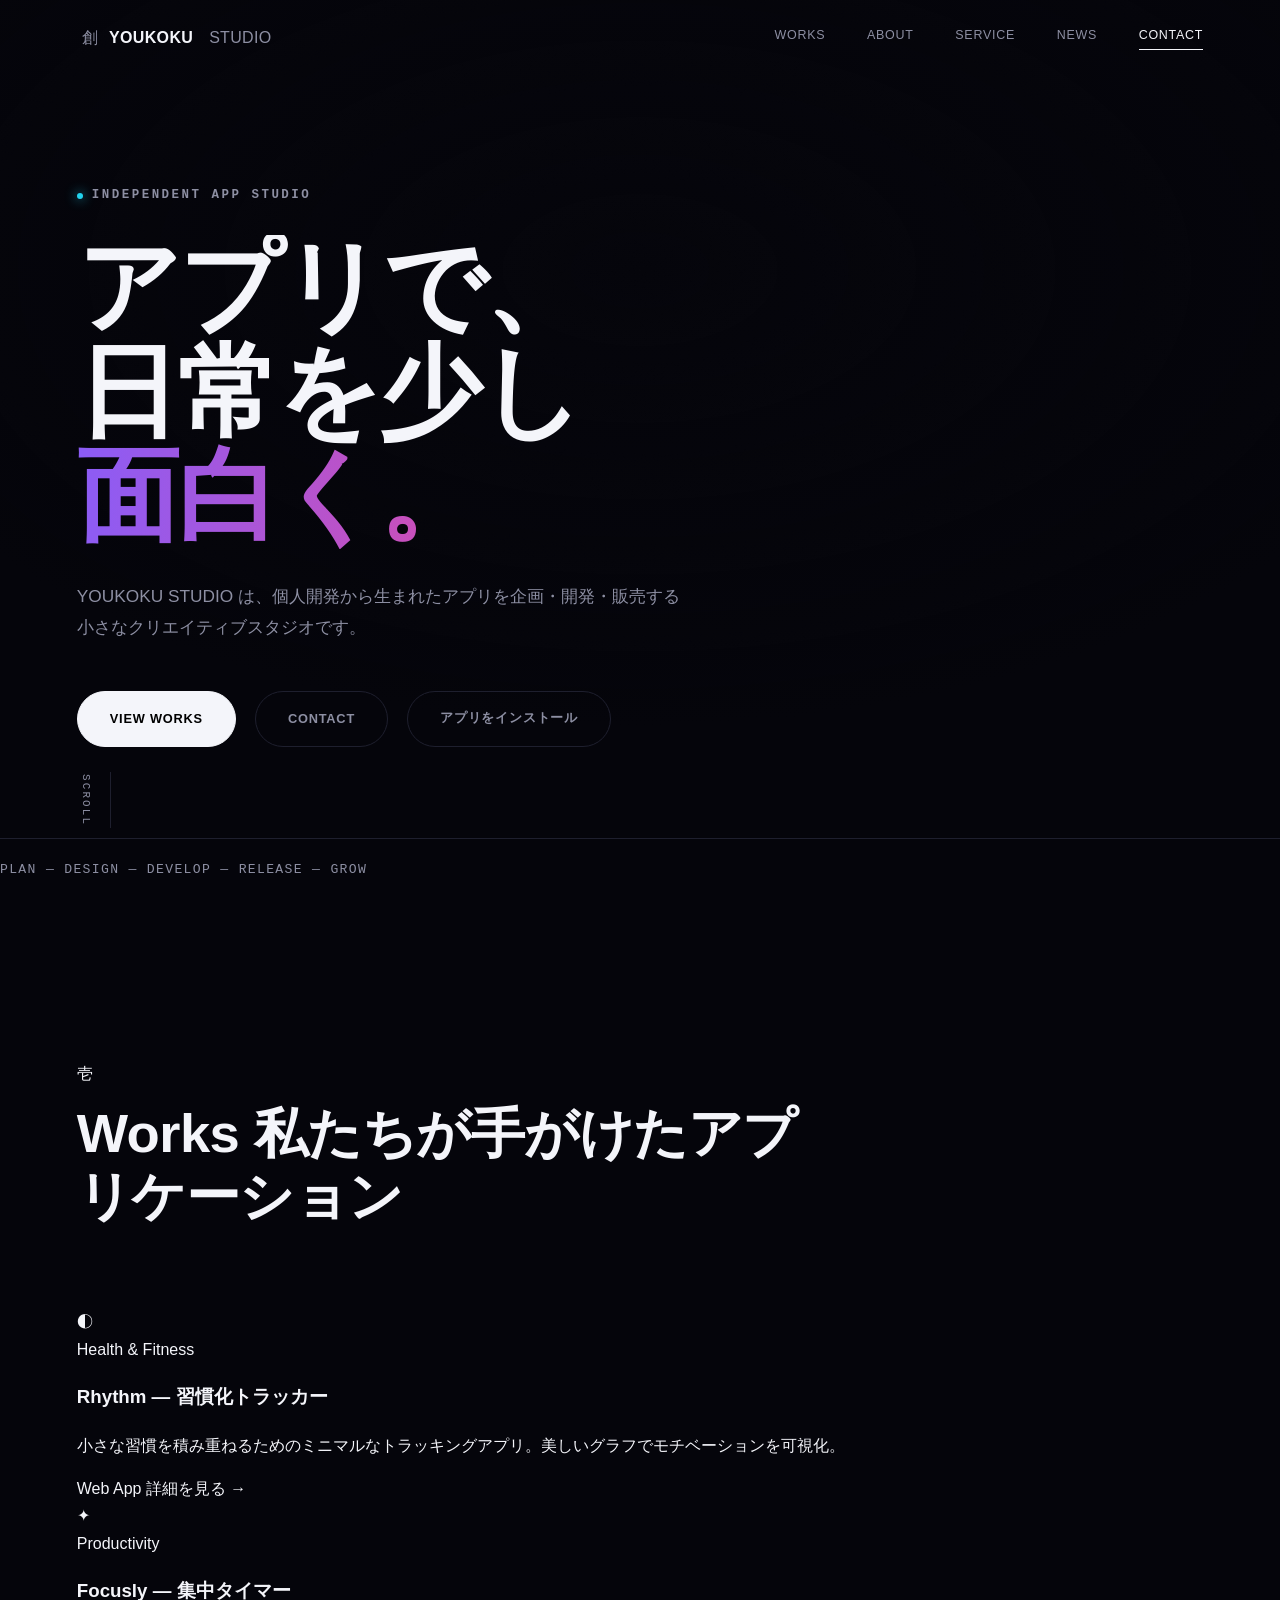
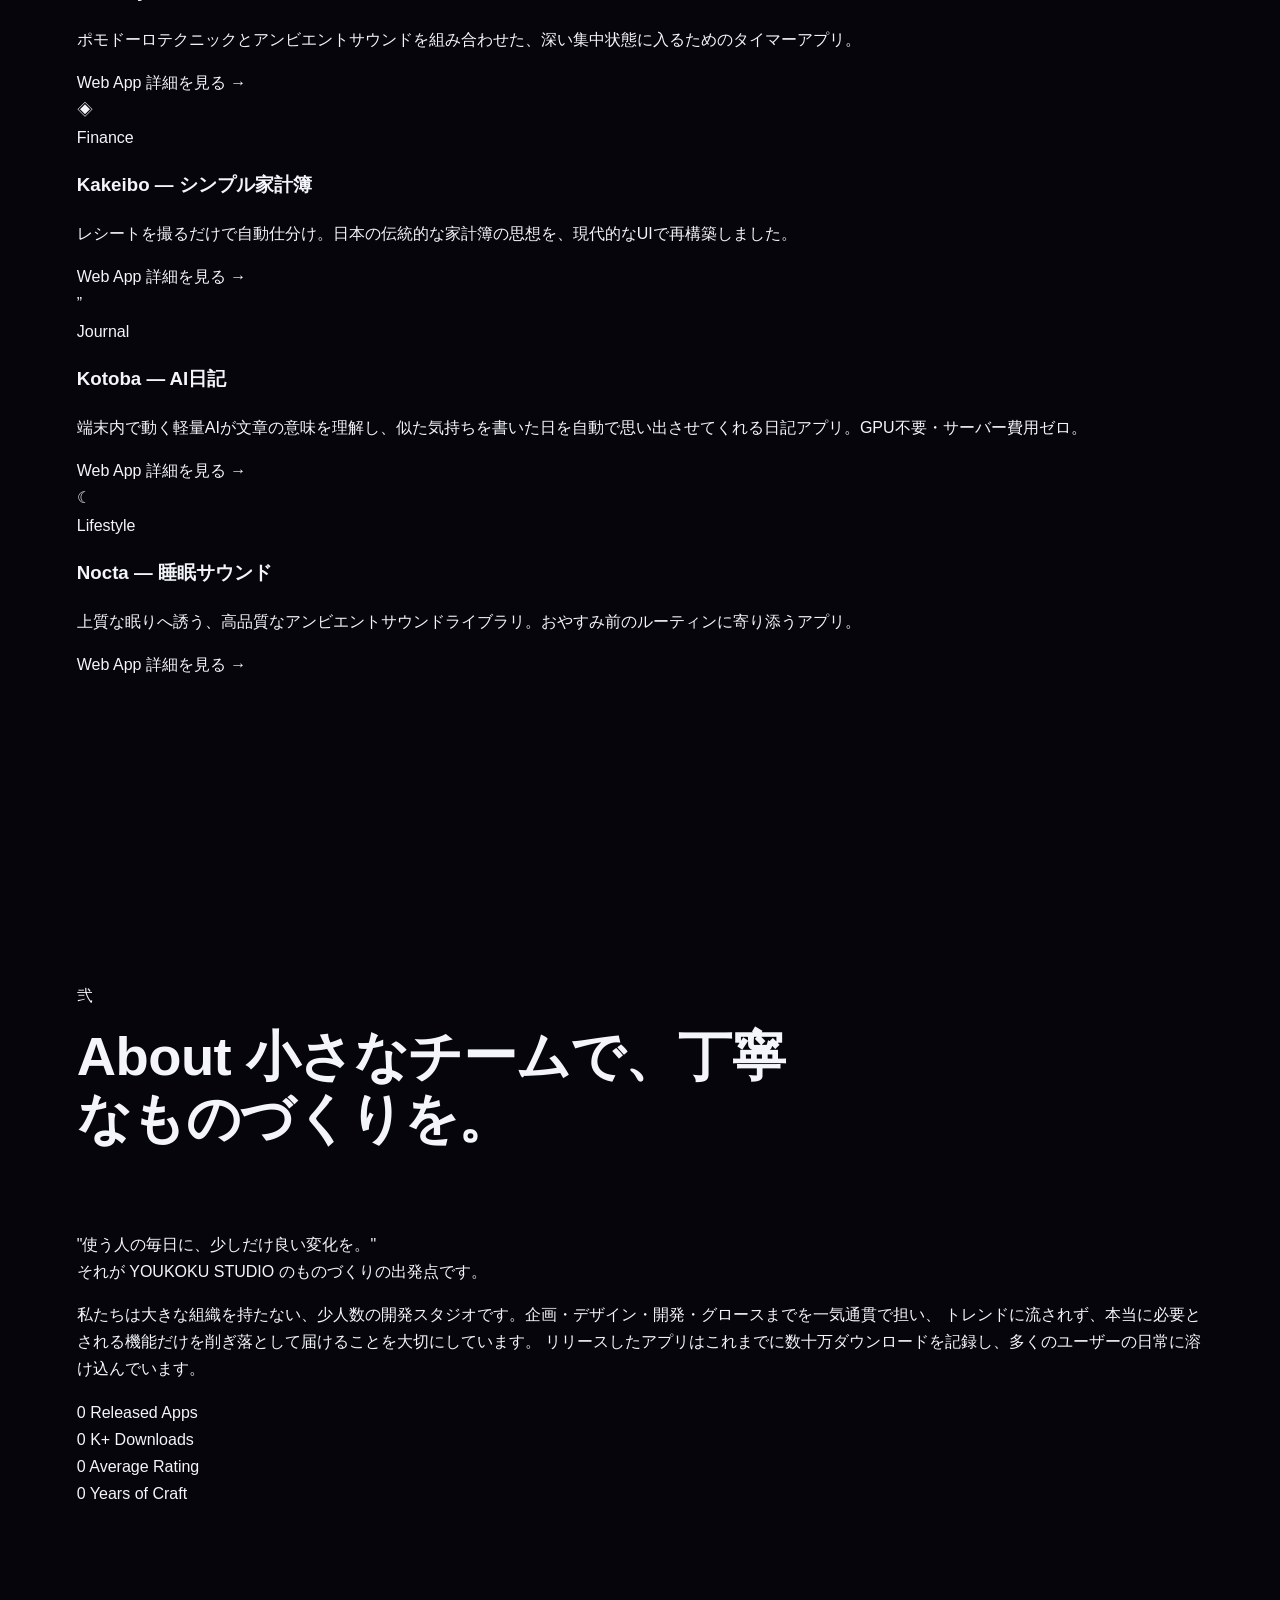
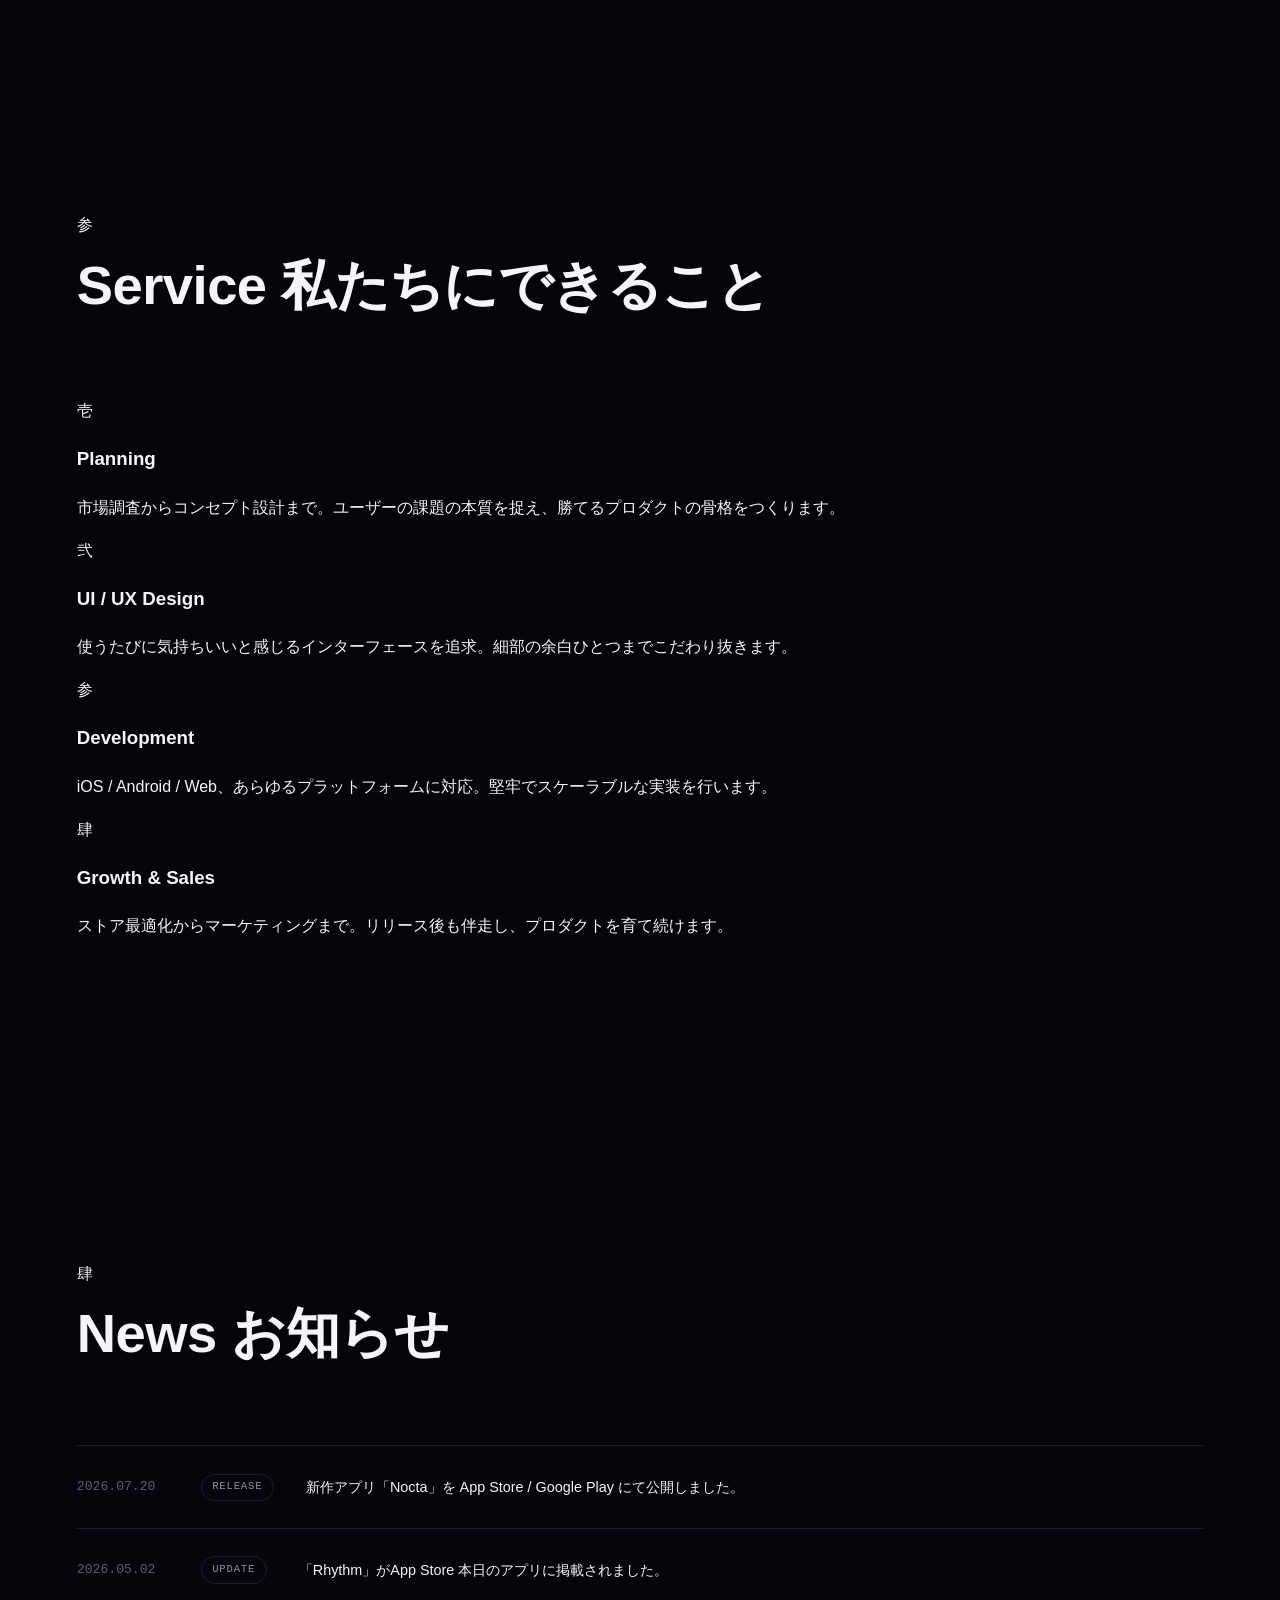
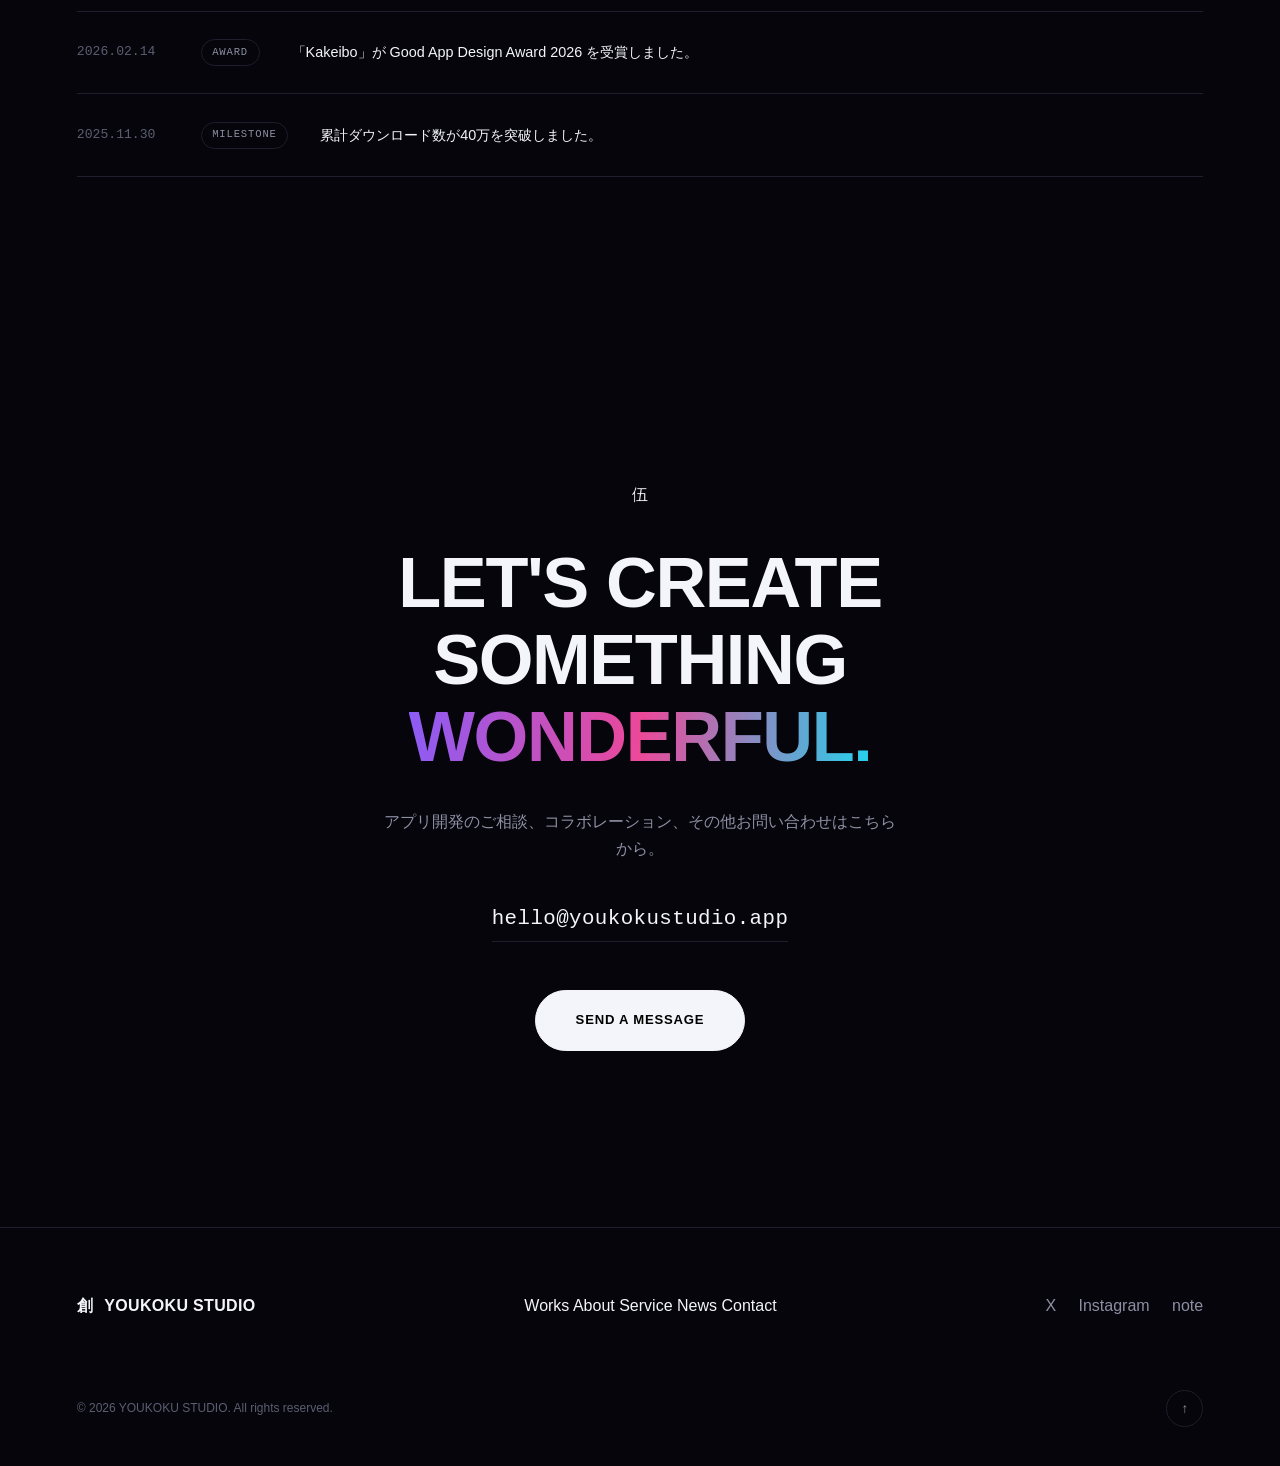
==== commit 7b72be3b: "Add Kotoba: an AI journaling app with fully on-device inference Kotoba lets users jot a short daily " ====
--- a/index.html
+++ b/index.html
@@ -3,16 +3,16 @@
 <head>
 <meta charset="UTF-8">
 <meta name="viewport" content="width=device-width, initial-scale=1.0">
-<title>PRISM AI | 芸術系AI創作アプリ — LUMEN・FLUX・ECHO</title>
-<meta name="description" content="画像・映像・音楽の制作に特化したAI創作アプリ「LUMEN」「FLUX」「ECHO」を無料で提供する PRISM AI の公式サイト。アカウント登録不要、ブラウザだけで動作します。">
-<link rel="icon" href="data:image/svg+xml,<svg xmlns=%22http://www.w3.org/2000/svg%22 viewBox=%220 0 100 100%22><text y=%22.85em%22 font-size=%2290%22>◤</text></svg>">
+<title>YOUKOKU STUDIO | アプリ開発スタジオ</title>
+<meta name="description" content="個人開発アプリの企画・開発・販売を行うクリエイティブスタジオ YOUKOKU STUDIO のポートフォリオサイト">
+<link rel="icon" href="data:image/svg+xml,<svg xmlns=%22http://www.w3.org/2000/svg%22 viewBox=%220 0 100 100%22><text y=%22.9em%22 font-size=%2290%22>◆</text></svg>">
 <link rel="manifest" href="manifest.json">
-<meta name="theme-color" content="#05050b">
+<meta name="theme-color" content="#0c1420">
 <link rel="apple-touch-icon" href="icons/apple-touch-icon.png">
 <link rel="preconnect" href="https://fonts.googleapis.com">
 <link rel="preconnect" href="https://fonts.gstatic.com" crossorigin>
-<link href="https://fonts.googleapis.com/css2?family=Space+Grotesk:wght@500;600;700&family=Inter:wght@400;500;600;700&display=swap" rel="stylesheet">
-<link rel="stylesheet" href="assets/css/style.css?v=1">
+<link href="https://fonts.googleapis.com/css2?family=Zen+Kaku+Gothic+New:wght@300;400;500;700;900&family=Shippori+Mincho:wght@400;500;600;700;800&display=swap" rel="stylesheet">
+<link rel="stylesheet" href="assets/css/style.css?v=6">
 </head>
 <body>
 
@@ -21,40 +21,32 @@
 
 <!-- ===== Loader ===== -->
 <div class="loader" id="loader">
-  <div class="loader-mark">PRISM AI</div>
+  <div class="loader-mark">YOUKOKU</div>
 </div>
 
 <!-- ===== Header ===== -->
 <header class="header" id="header">
   <div class="header-inner">
-    <a href="#top" class="logo">
-      <svg class="logo-mark" viewBox="0 0 24 24" fill="none" xmlns="http://www.w3.org/2000/svg">
-        <path d="M12 2 L21 20 H3 Z" stroke="currentColor" stroke-width="1.6"/>
-      </svg>
-      PRISM<span>AI</span>
-    </a>
+    <a href="#top" class="logo"><span class="hanko">創</span>YOUKOKU<span>STUDIO</span></a>
     <nav class="nav" id="nav">
-      <a href="#apps">Apps</a>
-      <a href="#technology">Technology</a>
-      <a href="#pricing">Pricing</a>
-      <a href="#news">News</a>
-      <a href="#contact">Contact</a>
+      <a href="#works" data-label="壱">Works</a>
+      <a href="#about" data-label="弐">About</a>
+      <a href="#service" data-label="参">Service</a>
+      <a href="#news" data-label="肆">News</a>
+      <a href="#contact" data-label="伍">Contact</a>
     </nav>
-    <div class="header-cta">
-      <button type="button" class="btn btn-line install-btn"><span>インストール</span></button>
-      <button class="burger" id="burger" aria-label="メニュー">
-        <span></span><span></span>
-      </button>
-    </div>
+    <button class="burger" id="burger" aria-label="メニュー">
+      <span></span><span></span>
+    </button>
   </div>
 </header>
 
 <!-- ===== Mobile Nav Overlay ===== -->
 <div class="mobile-nav" id="mobileNav">
   <nav>
-    <a href="#apps">Apps<span>3つのAIアプリ</span></a>
-    <a href="#technology">Technology<span>技術について</span></a>
-    <a href="#pricing">Pricing<span>料金</span></a>
+    <a href="#works">Works<span>プロダクト</span></a>
+    <a href="#about">About<span>私たちについて</span></a>
+    <a href="#service">Service<span>サービス</span></a>
     <a href="#news">News<span>お知らせ</span></a>
     <a href="#contact">Contact<span>お問い合わせ</span></a>
   </nav>
@@ -64,21 +56,21 @@
 
   <!-- ===== Hero ===== -->
   <section class="hero">
-    <canvas class="hero-canvas" id="heroCanvas" aria-hidden="true"></canvas>
     <div class="hero-inner">
-      <p class="hero-eyebrow reveal">AI Creative Suite for Artists</p>
+      <p class="hero-eyebrow reveal">Independent App Studio</p>
       <h1 class="hero-title">
-        <span class="reveal-line"><span>AIと創る、</span></span>
-        <span class="reveal-line"><span>まだ見たことのない</span></span>
-        <span class="reveal-line"><span class="accent">表現。</span></span>
+        <span class="reveal-line"><span>アプリで、</span></span>
+        <span class="reveal-line"><span>日常を少し</span></span>
+        <span class="reveal-line"><span class="accent">面白く。</span></span>
       </h1>
       <p class="hero-desc reveal">
-        PRISM AI は、画像・映像・音楽をつくるための3つのAI創作アプリを開発しています。<br class="pc-only">
-        アカウント登録もアップロードも不要。すべてブラウザの中だけで完結します。
+        YOUKOKU STUDIO は、個人開発から生まれたアプリを企画・開発・販売する<br class="pc-only">
+        小さなクリエイティブスタジオです。
       </p>
       <div class="hero-cta reveal">
-        <a href="#apps" class="btn btn-primary"><span>View the Apps</span></a>
-        <a href="#pricing" class="btn btn-line"><span>今すぐ無料で使う</span></a>
+        <a href="#works" class="btn btn-primary"><span>View Works</span></a>
+        <a href="#contact" class="btn btn-line"><span>Contact</span></a>
+        <button type="button" class="btn btn-line install-btn"><span>アプリをインストール</span></button>
       </div>
     </div>
     <div class="hero-scroll">
@@ -87,208 +79,232 @@
     </div>
     <div class="marquee">
       <div class="marquee-track">
-        <span>LUMEN — AI Image Editor — FLUX — AI Video Editor — ECHO — AI Music Editor — 100% Free — No Sign-up — </span>
-        <span>LUMEN — AI Image Editor — FLUX — AI Video Editor — ECHO — AI Music Editor — 100% Free — No Sign-up — </span>
-      </div>
-    </div>
-  </section>
-
-  <!-- ===== Mission strip ===== -->
-  <div class="mission">
-    <p class="reveal">"創造力は、才能だけのものじゃない。" <span class="accent">PRISM AI</span> は、誰もが持つ表現したい気持ちを、AIの力で作品にする創作スタジオです。</p>
-  </div>
-
-  <!-- ===== Apps ===== -->
-  <section class="apps" id="apps">
+        <span>PLAN — DESIGN — DEVELOP — RELEASE — GROW</span>
+      </div>
+    </div>
+  </section>
+
+  <div class="kiln-mark" aria-hidden="true"><div class="kiln-mark-inner"></div></div>
+
+  <!-- ===== Works ===== -->
+  <section class="works" id="works">
     <div class="section-head">
-      <p class="section-eyebrow reveal">Our Apps</p>
-      <h2 class="section-title reveal">創作のための、3つのAIツール。</h2>
-      <p class="section-desc reveal">画像・映像・音楽。それぞれの表現に特化したAIアプリを、すべて無料で。インストール不要、ブラウザを開くだけで今すぐ創作を始められます。</p>
-    </div>
-
-    <div class="app-showcase">
-
-      <!-- LUMEN -->
-      <article class="app-item reveal">
-        <div class="app-info">
-          <span class="app-tag"><span style="background:#8b5cf6"></span>AI Image Editor</span>
-          <h3 class="app-name">Lumen</h3>
-          <p class="app-tagline">光と色を、AIが読み解く画像編集。</p>
-          <p class="app-desc">
-            写真をアップロードするだけで、AIが明るさ・コントラスト・色調のバランスを自動で解析し、ワンタップで理想的な仕上がりに整えます。
-            フィルターやレイヤー編集もすべてブラウザ内で完結し、画像は一度もサーバーに送信されません。
-          </p>
-          <div class="app-specs">
-            <div><div class="app-spec-label">Auto Enhance</div><div class="app-spec-value">ヒストグラム解析による自動補正</div></div>
-            <div><div class="app-spec-label">Filters</div><div class="app-spec-value">8種のAIスタイルプリセット</div></div>
-            <div><div class="app-spec-label">Processing</div><div class="app-spec-value">オンデバイス・アップロード不要</div></div>
-            <div><div class="app-spec-label">Export</div><div class="app-spec-value">PNG / JPEG 高解像度書き出し</div></div>
-          </div>
-          <div class="app-cta">
-            <a href="apps/lumen/" class="btn btn-primary"><span>Lumen を見る</span></a>
-            <a href="apps/lumen/app/" class="btn btn-line"><span>今すぐ使う</span></a>
-            <span class="app-price">¥0 ・ 会員登録不要</span>
+      <p class="section-num reveal"><span>壱</span></p>
+      <h2 class="section-title reveal">
+        <span class="jp">Works</span>
+        <span class="en">私たちが手がけたアプリケーション</span>
+      </h2>
+    </div>
+
+    <div class="work-list">
+
+      <article class="work-item reveal">
+        <a href="apps/rhythm/" class="work-link">
+          <div class="work-visual">
+            <div class="work-mock mock-1">
+              <div class="mock-phone">
+                <div class="mock-screen">
+                  <div class="mock-icon"><span>◐</span></div>
+                  <div class="mock-bar"></div>
+                  <div class="mock-bar short"></div>
+                  <div class="mock-card"></div>
+                  <div class="mock-card"></div>
+                </div>
+              </div>
+            </div>
+          </div>
+          <div class="work-info">
+            <span class="work-tag">Health & Fitness</span>
+            <h3 class="work-name">Rhythm — 習慣化トラッカー</h3>
+            <p class="work-desc">小さな習慣を積み重ねるためのミニマルなトラッキングアプリ。美しいグラフでモチベーションを可視化。</p>
+            <div class="work-meta">
+              <span>Web App</span>
+              <span>詳細を見る →</span>
+            </div>
+          </div>
+        </a>
+      </article>
+
+      <article class="work-item reveal">
+        <a href="apps/focusly/" class="work-link">
+          <div class="work-visual">
+            <div class="work-mock mock-2">
+              <div class="mock-phone">
+                <div class="mock-screen dark">
+                  <div class="mock-icon"><span>✦</span></div>
+                  <div class="mock-wave"></div>
+                  <div class="mock-dots">
+                    <span></span><span></span><span></span>
+                  </div>
+                </div>
+              </div>
+            </div>
+          </div>
+          <div class="work-info">
+            <span class="work-tag">Productivity</span>
+            <h3 class="work-name">Focusly — 集中タイマー</h3>
+            <p class="work-desc">ポモドーロテクニックとアンビエントサウンドを組み合わせた、深い集中状態に入るためのタイマーアプリ。</p>
+            <div class="work-meta">
+              <span>Web App</span>
+              <span>詳細を見る →</span>
+            </div>
+          </div>
+        </a>
+      </article>
+
+      <article class="work-item reveal">
+        <a href="apps/kakeibo/" class="work-link">
+          <div class="work-visual">
+            <div class="work-mock mock-3">
+              <div class="mock-phone">
+                <div class="mock-screen">
+                  <div class="mock-icon"><span>◈</span></div>
+                  <div class="mock-grid">
+                    <span></span><span></span><span></span><span></span>
+                  </div>
+                </div>
+              </div>
+            </div>
+          </div>
+          <div class="work-info">
+            <span class="work-tag">Finance</span>
+            <h3 class="work-name">Kakeibo — シンプル家計簿</h3>
+            <p class="work-desc">レシートを撮るだけで自動仕分け。日本の伝統的な家計簿の思想を、現代的なUIで再構築しました。</p>
+            <div class="work-meta">
+              <span>Web App</span>
+              <span>詳細を見る →</span>
+            </div>
+          </div>
+        </a>
+      </article>
+
+      <article class="work-item reveal">
+        <a href="apps/kotoba/" class="work-link">
+          <div class="work-visual">
+            <div class="work-mock mock-5">
+              <div class="mock-phone">
+                <div class="mock-screen">
+                  <div class="mock-icon"><span>”</span></div>
+                  <div class="mock-bar"></div>
+                  <div class="mock-bar short"></div>
+                  <div class="mock-card"></div>
+                  <div class="mock-card"></div>
+                </div>
+              </div>
+            </div>
+          </div>
+          <div class="work-info">
+            <span class="work-tag">Journal</span>
+            <h3 class="work-name">Kotoba — AI日記</h3>
+            <p class="work-desc">端末内で動く軽量AIが文章の意味を理解し、似た気持ちを書いた日を自動で思い出させてくれる日記アプリ。GPU不要・サーバー費用ゼロ。</p>
+            <div class="work-meta">
+              <span>Web App</span>
+              <span>詳細を見る →</span>
+            </div>
+          </div>
+        </a>
+      </article>
+
+      <article class="work-item reveal">
+        <a href="apps/nocta/" class="work-link">
+          <div class="work-visual">
+            <div class="work-mock mock-4">
+              <div class="mock-phone">
+                <div class="mock-screen dark">
+                  <div class="mock-icon"><span>☾</span></div>
+                  <div class="mock-ring"></div>
+                </div>
+              </div>
+            </div>
+          </div>
+          <div class="work-info">
+            <span class="work-tag">Lifestyle</span>
+            <h3 class="work-name">Nocta — 睡眠サウンド</h3>
+            <p class="work-desc">上質な眠りへ誘う、高品質なアンビエントサウンドライブラリ。おやすみ前のルーティンに寄り添うアプリ。</p>
+            <div class="work-meta">
+              <span>Web App</span>
+              <span>詳細を見る →</span>
+            </div>
+          </div>
+        </a>
+      </article>
+
+    </div>
+  </section>
+
+  <!-- ===== About ===== -->
+  <section class="about" id="about">
+    <div class="about-inner">
+      <div class="section-head">
+        <p class="section-num reveal"><span>弐</span></p>
+        <h2 class="section-title reveal">
+          <span class="jp">About</span>
+          <span class="en">小さなチームで、丁寧なものづくりを。</span>
+        </h2>
+      </div>
+      <div class="about-body">
+        <p class="about-lead reveal">
+          "使う人の毎日に、少しだけ良い変化を。"<br>
+          それが YOUKOKU STUDIO のものづくりの出発点です。
+        </p>
+        <p class="about-text reveal">
+          私たちは大きな組織を持たない、少人数の開発スタジオです。企画・デザイン・開発・グロースまでを一気通貫で担い、
+          トレンドに流されず、本当に必要とされる機能だけを削ぎ落として届けることを大切にしています。
+          リリースしたアプリはこれまでに数十万ダウンロードを記録し、多くのユーザーの日常に溶け込んでいます。
+        </p>
+        <div class="stats reveal">
+          <div class="stat">
+            <span class="stat-num" data-count="18">0</span>
+            <span class="stat-label">Released Apps</span>
+          </div>
+          <div class="stat">
+            <span class="stat-num" data-count="420">0</span>
+            <span class="stat-label">K+ Downloads</span>
+          </div>
+          <div class="stat">
+            <span class="stat-num" data-count="4.8">0</span>
+            <span class="stat-label">Average Rating</span>
+          </div>
+          <div class="stat">
+            <span class="stat-num" data-count="7">0</span>
+            <span class="stat-label">Years of Craft</span>
           </div>
         </div>
-        <div class="app-visual">
-          <div class="device-frame">
-            <div class="device-bar"><span></span><span></span><span></span><span class="device-title">lumen — image.ai</span></div>
-            <div class="device-body">
-              <div class="mock-canvas lumen"></div>
-              <div class="mock-slider-row">
-                <div class="mock-slider s1"></div>
-                <div class="mock-slider s2"></div>
-                <div class="mock-slider s3"></div>
-              </div>
-            </div>
-          </div>
-        </div>
-      </article>
-
-      <!-- FLUX -->
-      <article class="app-item reveal">
-        <div class="app-info">
-          <span class="app-tag"><span style="background:#ec4899"></span>AI Video Editor</span>
-          <h3 class="app-name">Flux</h3>
-          <p class="app-tagline">動きを切り取り、物語をつなぐ映像編集。</p>
-          <p class="app-desc">
-            動画をトリミングし、AIによるカラーグレーディングとシーン検出でカットのタイミングを提案。
-            ブラウザ上で再生・編集しながら、そのまま高品質な動画として書き出せます。
-          </p>
-          <div class="app-specs">
-            <div><div class="app-spec-label">Scene Detect</div><div class="app-spec-value">AIによるシーン変化の自動検出</div></div>
-            <div><div class="app-spec-label">Color Grading</div><div class="app-spec-value">ワンタップのAIカラー補正</div></div>
-            <div><div class="app-spec-label">Trim & Speed</div><div class="app-spec-value">高精度トリム・再生速度調整</div></div>
-            <div><div class="app-spec-label">Export</div><div class="app-spec-value">WebM / MP4相当の書き出し</div></div>
-          </div>
-          <div class="app-cta">
-            <a href="apps/flux/" class="btn btn-primary"><span>Flux を見る</span></a>
-            <a href="apps/flux/app/" class="btn btn-line"><span>今すぐ使う</span></a>
-            <span class="app-price">¥0 ・ 会員登録不要</span>
-          </div>
-        </div>
-        <div class="app-visual">
-          <div class="device-frame">
-            <div class="device-bar"><span></span><span></span><span></span><span class="device-title">flux — video.ai</span></div>
-            <div class="device-body">
-              <div class="mock-canvas flux"></div>
-              <div class="mock-timeline">
-                <span></span><span></span><span></span><span></span><span></span><span></span><span></span><span></span>
-                <div class="playhead"></div>
-              </div>
-            </div>
-          </div>
-        </div>
-      </article>
-
-      <!-- ECHO -->
-      <article class="app-item reveal">
-        <div class="app-info">
-          <span class="app-tag"><span style="background:#22d3ee"></span>AI Music Editor</span>
-          <h3 class="app-name">Echo</h3>
-          <p class="app-tagline">音の余白まで、AIが整える音楽編集。</p>
-          <p class="app-desc">
-            音源を読み込み、波形を見ながら自由にトリム・フェード編集。AIマスタリングを有効にすると、
-            音圧・EQ・ダイナミクスを自動で調整し、配信にそのまま使える仕上がりに近づけます。
-          </p>
-          <div class="app-specs">
-            <div><div class="app-spec-label">Waveform</div><div class="app-spec-value">リアルタイム波形表示・精密トリム</div></div>
-            <div><div class="app-spec-label">AI Mastering</div><div class="app-spec-value">自動EQ・コンプレッションチェーン</div></div>
-            <div><div class="app-spec-label">Fade & Speed</div><div class="app-spec-value">フェードイン/アウト・速度変更</div></div>
-            <div><div class="app-spec-label">Export</div><div class="app-spec-value">WAV 高音質書き出し</div></div>
-          </div>
-          <div class="app-cta">
-            <a href="apps/echo/" class="btn btn-primary"><span>Echo を見る</span></a>
-            <a href="apps/echo/app/" class="btn btn-line"><span>今すぐ使う</span></a>
-            <span class="app-price">¥0 ・ 会員登録不要</span>
-          </div>
-        </div>
-        <div class="app-visual">
-          <div class="device-frame">
-            <div class="device-bar"><span></span><span></span><span></span><span class="device-title">echo — sound.ai</span></div>
-            <div class="device-body">
-              <div class="mock-canvas echo">
-                <div class="mock-wave-bars" id="waveDeco"></div>
-              </div>
-            </div>
-          </div>
-        </div>
-      </article>
-
-    </div>
-  </section>
-
-  <!-- ===== Technology ===== -->
-  <section class="technology" id="technology">
+      </div>
+    </div>
+  </section>
+
+  <div class="kiln-mark" aria-hidden="true"><div class="kiln-mark-inner"></div></div>
+
+  <!-- ===== Service ===== -->
+  <section class="service" id="service">
     <div class="section-head">
-      <p class="section-eyebrow reveal">Technology</p>
-      <h2 class="section-title reveal">すべて、あなたのブラウザの中で。</h2>
-      <p class="section-desc reveal">PRISM AI のアプリは、画像・映像・音声をサーバーに送信しません。処理はすべて端末上で行われ、プライバシーを守りながら高速に動作します。</p>
-    </div>
-    <div class="tech-grid">
-      <div class="tech-item reveal">
-        <span class="tech-index">01</span>
-        <h3>オンデバイス処理</h3>
-        <p>アップロード不要。写真・動画・音源はあなたの端末内で処理され、外部に送信されることはありません。</p>
-      </div>
-      <div class="tech-item reveal">
-        <span class="tech-index">02</span>
-        <h3>ブラウザだけで完結</h3>
-        <p>専用アプリのインストールは不要。対応ブラウザがあれば、PC・スマホどちらからでも同じ体験で使えます。</p>
-      </div>
-      <div class="tech-item reveal">
-        <span class="tech-index">03</span>
-        <h3>PWA対応</h3>
-        <p>ホーム画面に追加すればアプリのように起動可能。オフラインでも一部機能を継続して利用できます。</p>
-      </div>
-      <div class="tech-item reveal">
-        <span class="tech-index">04</span>
-        <h3>継続的な改善</h3>
-        <p>創作の現場からのフィードバックを取り入れ、AIモデルとUIを継続的にアップデートしています。</p>
-      </div>
-    </div>
-  </section>
-
-  <!-- ===== Pricing ===== -->
-  <section class="pricing" id="pricing">
-    <div class="section-head">
-      <p class="section-eyebrow reveal">Pricing</p>
-      <h2 class="section-title reveal">3つのアプリ、すべて無料。</h2>
-      <p class="section-desc reveal">広告表示や機能制限のない、完全無料の創作環境を提供しています。会員登録もクレジットカードの登録も必要ありません。</p>
-    </div>
-    <div class="pricing-grid">
-      <div class="pricing-card reveal">
-        <div class="pricing-icon" style="background:linear-gradient(135deg,#8b5cf6,#3b82f6)"></div>
-        <h3>Lumen</h3>
-        <p class="pricing-price">¥0<sub> / 永久無料</sub></p>
-        <ul class="pricing-list">
-          <li>AIオートエンハンス</li>
-          <li>8種のスタイルプリセット</li>
-          <li>高解像度書き出し</li>
-        </ul>
-        <a href="apps/lumen/app/" class="btn btn-line"><span>Lumen を使う</span></a>
-      </div>
-      <div class="pricing-card reveal">
-        <div class="pricing-icon" style="background:linear-gradient(135deg,#ec4899,#fb923c)"></div>
-        <h3>Flux</h3>
-        <p class="pricing-price">¥0<sub> / 永久無料</sub></p>
-        <ul class="pricing-list">
-          <li>AIカラーグレーディング</li>
-          <li>高精度トリム編集</li>
-          <li>動画書き出し</li>
-        </ul>
-        <a href="apps/flux/app/" class="btn btn-line"><span>Flux を使う</span></a>
-      </div>
-      <div class="pricing-card reveal">
-        <div class="pricing-icon" style="background:linear-gradient(135deg,#22d3ee,#2dd4bf)"></div>
-        <h3>Echo</h3>
-        <p class="pricing-price">¥0<sub> / 永久無料</sub></p>
-        <ul class="pricing-list">
-          <li>AIマスタリング</li>
-          <li>波形編集・トリム</li>
-          <li>WAV書き出し</li>
-        </ul>
-        <a href="apps/echo/app/" class="btn btn-line"><span>Echo を使う</span></a>
+      <p class="section-num reveal"><span>参</span></p>
+      <h2 class="section-title reveal">
+        <span class="jp">Service</span>
+        <span class="en">私たちにできること</span>
+      </h2>
+    </div>
+    <div class="service-list">
+      <div class="service-item reveal">
+        <span class="service-index">壱</span>
+        <h3>Planning</h3>
+        <p>市場調査からコンセプト設計まで。ユーザーの課題の本質を捉え、勝てるプロダクトの骨格をつくります。</p>
+      </div>
+      <div class="service-item reveal">
+        <span class="service-index">弐</span>
+        <h3>UI / UX Design</h3>
+        <p>使うたびに気持ちいいと感じるインターフェースを追求。細部の余白ひとつまでこだわり抜きます。</p>
+      </div>
+      <div class="service-item reveal">
+        <span class="service-index">参</span>
+        <h3>Development</h3>
+        <p>iOS / Android / Web、あらゆるプラットフォームに対応。堅牢でスケーラブルな実装を行います。</p>
+      </div>
+      <div class="service-item reveal">
+        <span class="service-index">肆</span>
+        <h3>Growth & Sales</h3>
+        <p>ストア最適化からマーケティングまで。リリース後も伴走し、プロダクトを育て続けます。</p>
       </div>
     </div>
   </section>
@@ -296,24 +312,32 @@
   <!-- ===== News ===== -->
   <section class="news" id="news">
     <div class="section-head">
-      <p class="section-eyebrow reveal">News</p>
-      <h2 class="section-title reveal">お知らせ</h2>
+      <p class="section-num reveal"><span>肆</span></p>
+      <h2 class="section-title reveal">
+        <span class="jp">News</span>
+        <span class="en">お知らせ</span>
+      </h2>
     </div>
     <ul class="news-list">
       <li class="news-item reveal">
-        <span class="news-date">2026.07.25</span>
+        <span class="news-date">2026.07.20</span>
         <span class="news-cat">Release</span>
-        <span class="news-title">AI音楽編集アプリ「Echo」を公開しました。</span>
+        <span class="news-title">新作アプリ「Nocta」を App Store / Google Play にて公開しました。</span>
       </li>
       <li class="news-item reveal">
-        <span class="news-date">2026.07.25</span>
-        <span class="news-cat">Release</span>
-        <span class="news-title">AI映像編集アプリ「Flux」を公開しました。</span>
+        <span class="news-date">2026.05.02</span>
+        <span class="news-cat">Update</span>
+        <span class="news-title">「Rhythm」がApp Store 本日のアプリに掲載されました。</span>
       </li>
       <li class="news-item reveal">
-        <span class="news-date">2026.07.25</span>
-        <span class="news-cat">Release</span>
-        <span class="news-title">AI画像編集アプリ「Lumen」を公開しました。PRISM AI 始動。</span>
+        <span class="news-date">2026.02.14</span>
+        <span class="news-cat">Award</span>
+        <span class="news-title">「Kakeibo」が Good App Design Award 2026 を受賞しました。</span>
+      </li>
+      <li class="news-item reveal">
+        <span class="news-date">2025.11.30</span>
+        <span class="news-cat">Milestone</span>
+        <span class="news-title">累計ダウンロード数が40万を突破しました。</span>
       </li>
     </ul>
   </section>
@@ -321,12 +345,12 @@
   <!-- ===== CTA / Contact ===== -->
   <section class="contact" id="contact">
     <div class="contact-inner">
-      <p class="section-eyebrow reveal">Get in touch</p>
-      <h2 class="contact-title reveal">Let's create<br><span class="accent">something new.</span></h2>
-      <p class="contact-desc reveal">機能のご要望、コラボレーションのご相談、その他お問い合わせはこちらから。</p>
-      <a href="mailto:hello@prism-ai.app" class="contact-mail reveal">hello@prism-ai.app</a>
+      <p class="section-num reveal"><span>伍</span></p>
+      <h2 class="contact-title reveal">Let's create<br>something <span class="accent">wonderful.</span></h2>
+      <p class="contact-desc reveal">アプリ開発のご相談、コラボレーション、その他お問い合わせはこちらから。</p>
+      <a href="mailto:hello@youkokustudio.app" class="contact-mail reveal">hello@youkokustudio.app</a>
       <div class="contact-cta reveal">
-        <a href="#apps" class="btn btn-primary btn-lg"><span>アプリを見る</span></a>
+        <a href="mailto:hello@youkokustudio.app" class="btn btn-primary btn-lg"><span>Send a Message</span></a>
       </div>
     </div>
   </section>
@@ -336,52 +360,27 @@
 <!-- ===== Footer ===== -->
 <footer class="footer">
   <div class="footer-inner">
-    <div class="footer-brand">
-      <a href="#top" class="footer-logo">
-        <svg width="18" height="18" viewBox="0 0 24 24" fill="none" xmlns="http://www.w3.org/2000/svg">
-          <path d="M12 2 L21 20 H3 Z" stroke="currentColor" stroke-width="1.6"/>
-        </svg>
-        PRISM AI
-      </a>
-      <p>画像・映像・音楽のためのAI創作アプリを開発しています。すべて無料、すべてブラウザの中で。</p>
-    </div>
-    <div class="footer-cols">
-      <div class="footer-col">
-        <h4>Apps</h4>
-        <a href="apps/lumen/">Lumen — 画像編集</a>
-        <a href="apps/flux/">Flux — 映像編集</a>
-        <a href="apps/echo/">Echo — 音楽編集</a>
-      </div>
-      <div class="footer-col">
-        <h4>Site</h4>
-        <a href="#technology">Technology</a>
-        <a href="#pricing">Pricing</a>
-        <a href="#news">News</a>
-        <a href="#contact">Contact</a>
-      </div>
-    </div>
-  </div>
-  <div class="footer-bottom">
-    <p>&copy; 2026 PRISM AI. All rights reserved.</p>
+    <a href="#top" class="footer-logo"><span class="hanko hanko-lg">創</span>YOUKOKU STUDIO</a>
+    <div class="footer-links">
+      <a href="#works">Works</a>
+      <a href="#about">About</a>
+      <a href="#service">Service</a>
+      <a href="#news">News</a>
+      <a href="#contact">Contact</a>
+    </div>
     <div class="footer-sns">
       <a href="#" aria-label="X">X</a>
       <a href="#" aria-label="Instagram">Instagram</a>
       <a href="#" aria-label="note">note</a>
     </div>
+  </div>
+  <div class="footer-bottom">
+    <p>&copy; 2026 YOUKOKU STUDIO. All rights reserved.</p>
     <button class="to-top" id="toTop" aria-label="トップへ戻る">↑</button>
   </div>
 </footer>
 
 <script src="assets/js/main.js"></script>
-<script src="assets/js/install.js?v=1"></script>
-<script>
-  // decorative static waveform bars for the Echo mock — purely visual
-  (() => {
-    const el = document.getElementById('waveDeco');
-    if (!el) return;
-    const heights = [10, 22, 34, 44, 30, 20, 38, 26, 14, 32, 42, 24];
-    el.innerHTML = heights.map(h => `<span style="height:${h}px"></span>`).join('');
-  })();
-</script>
+<script src="assets/js/install.js?v=5"></script>
 </body>
 </html>
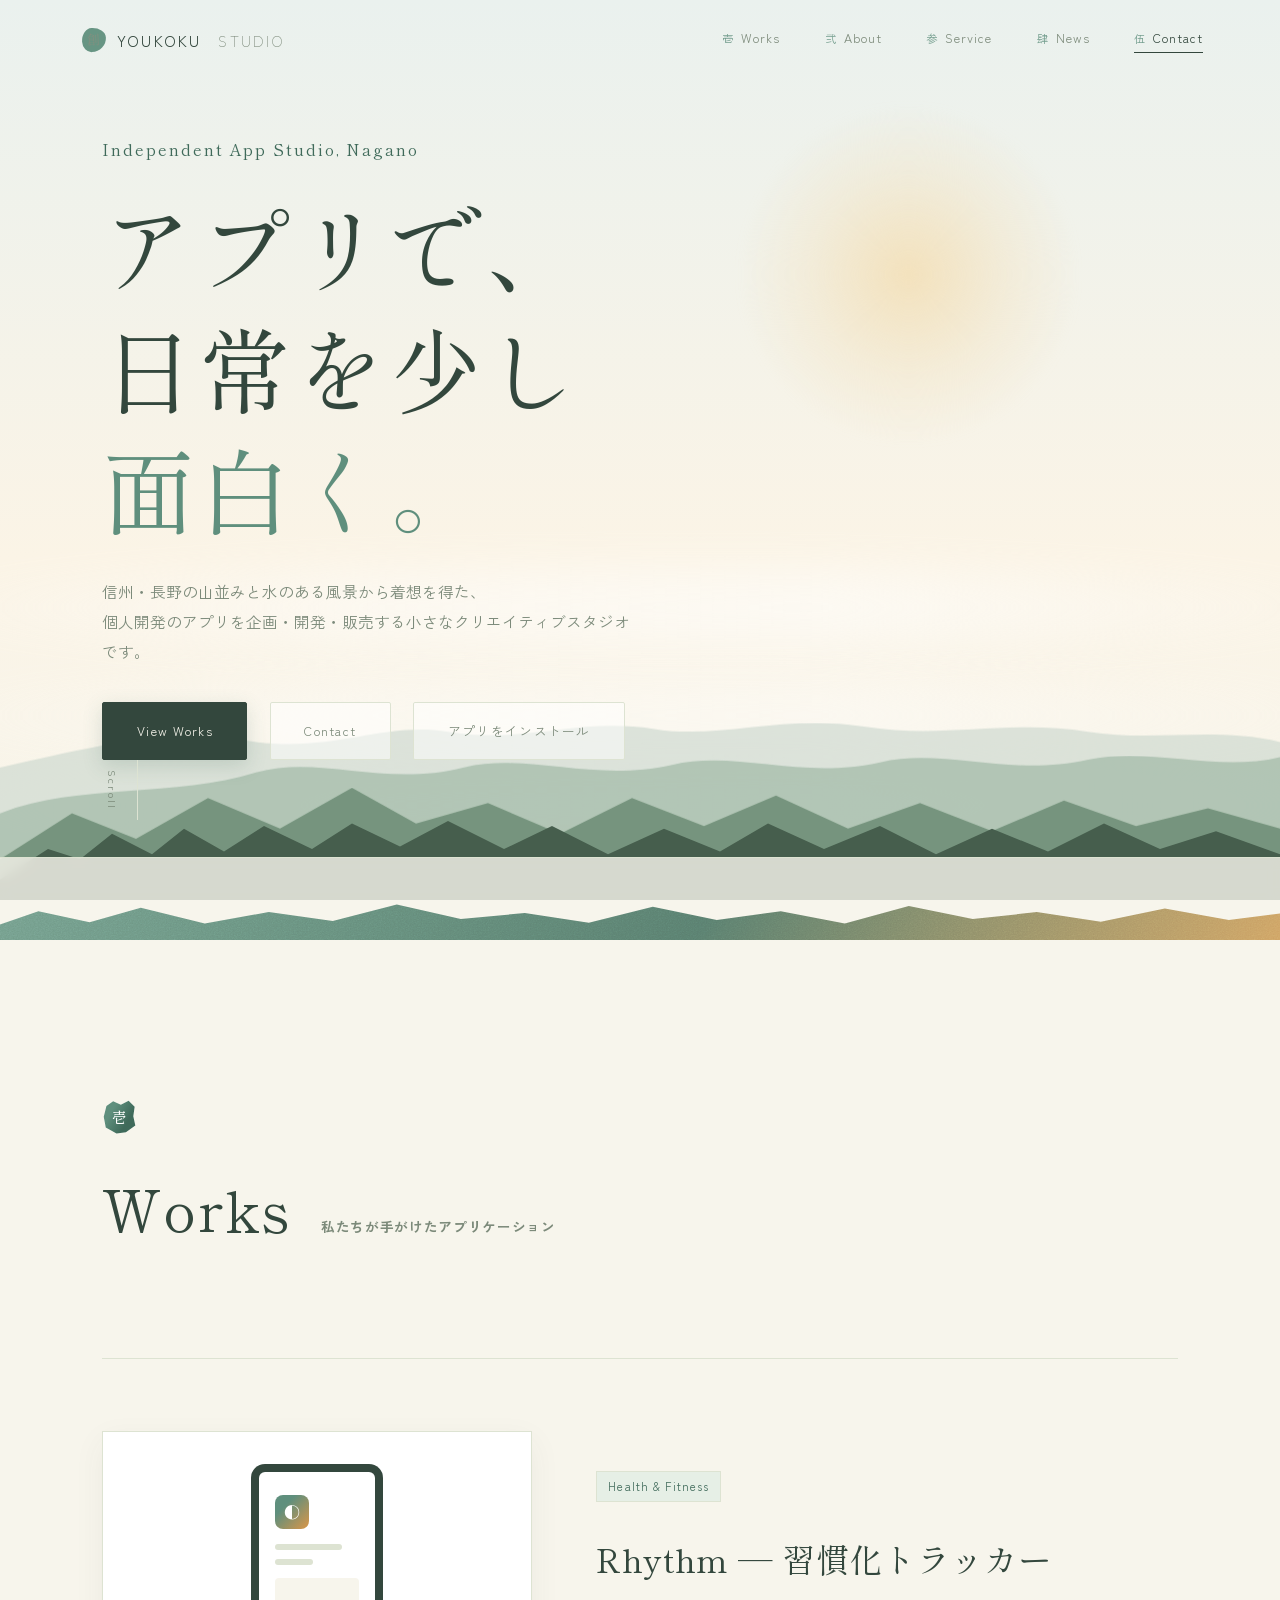
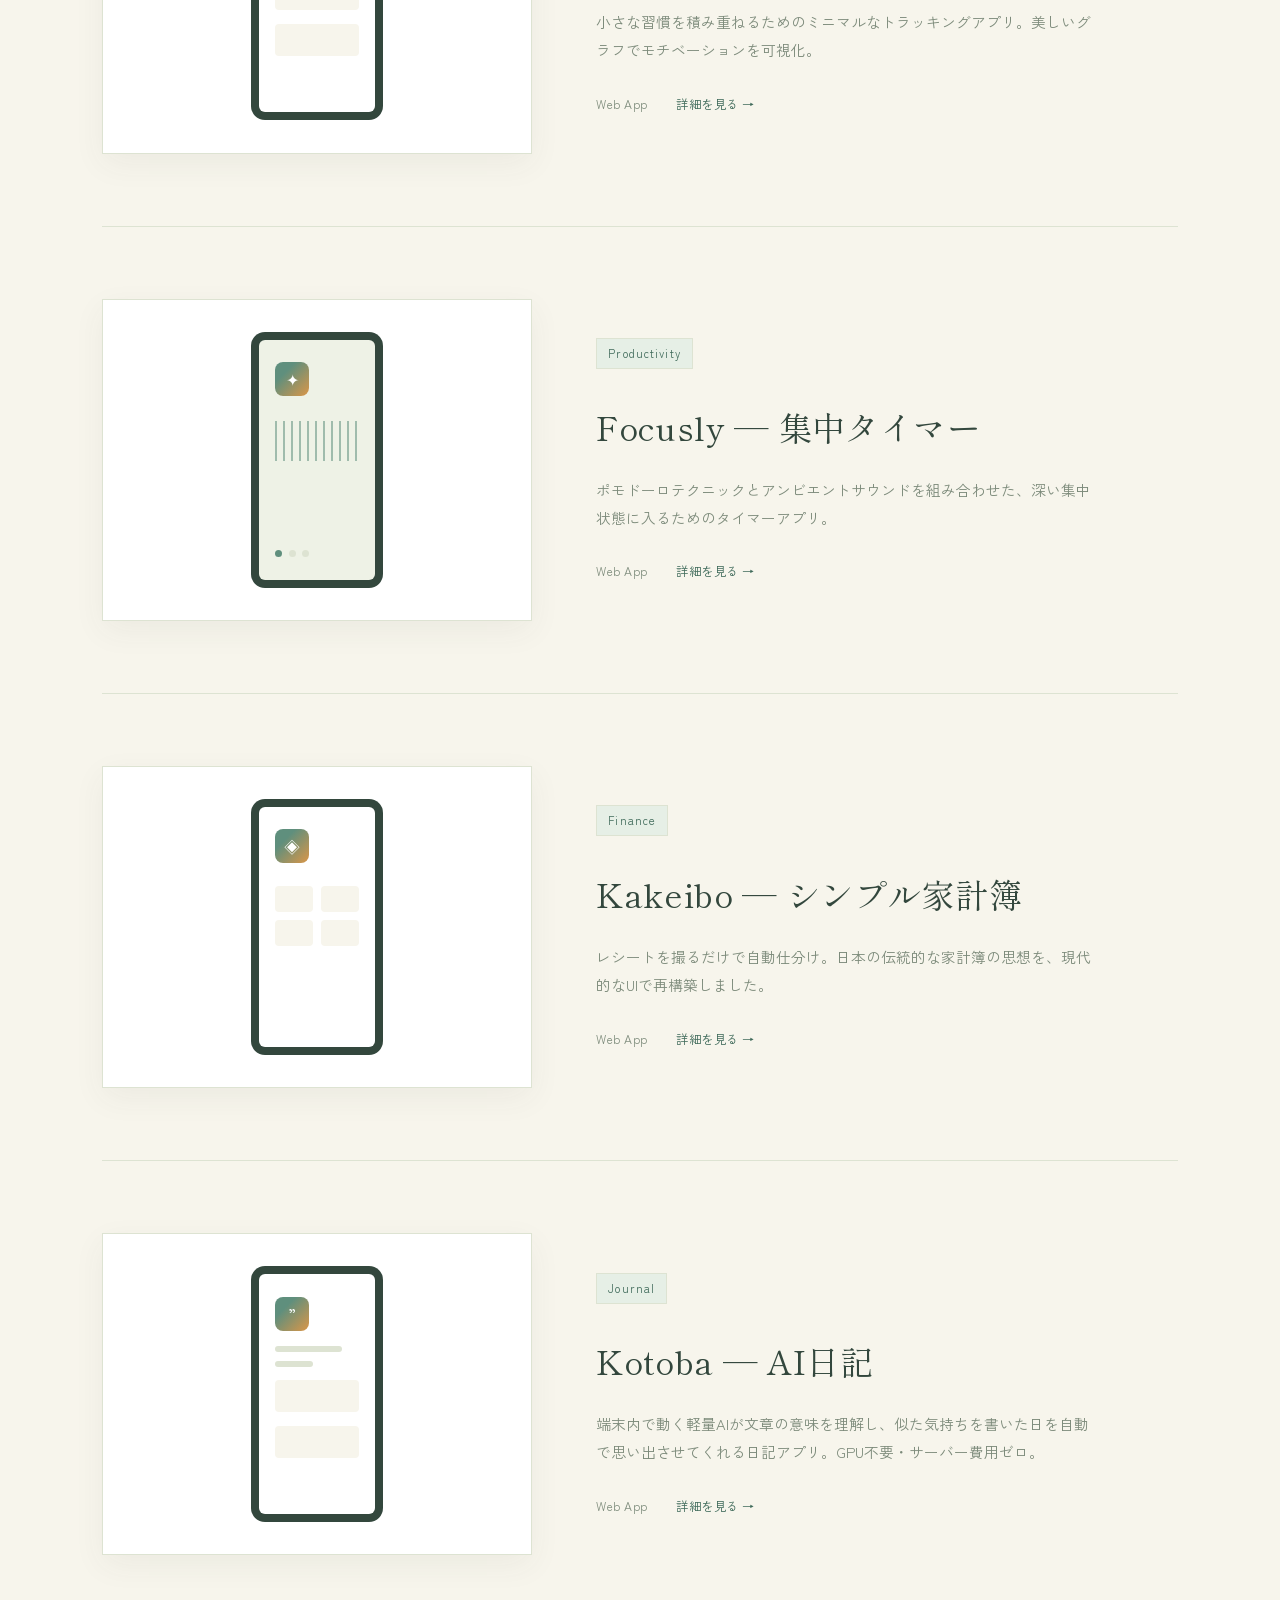
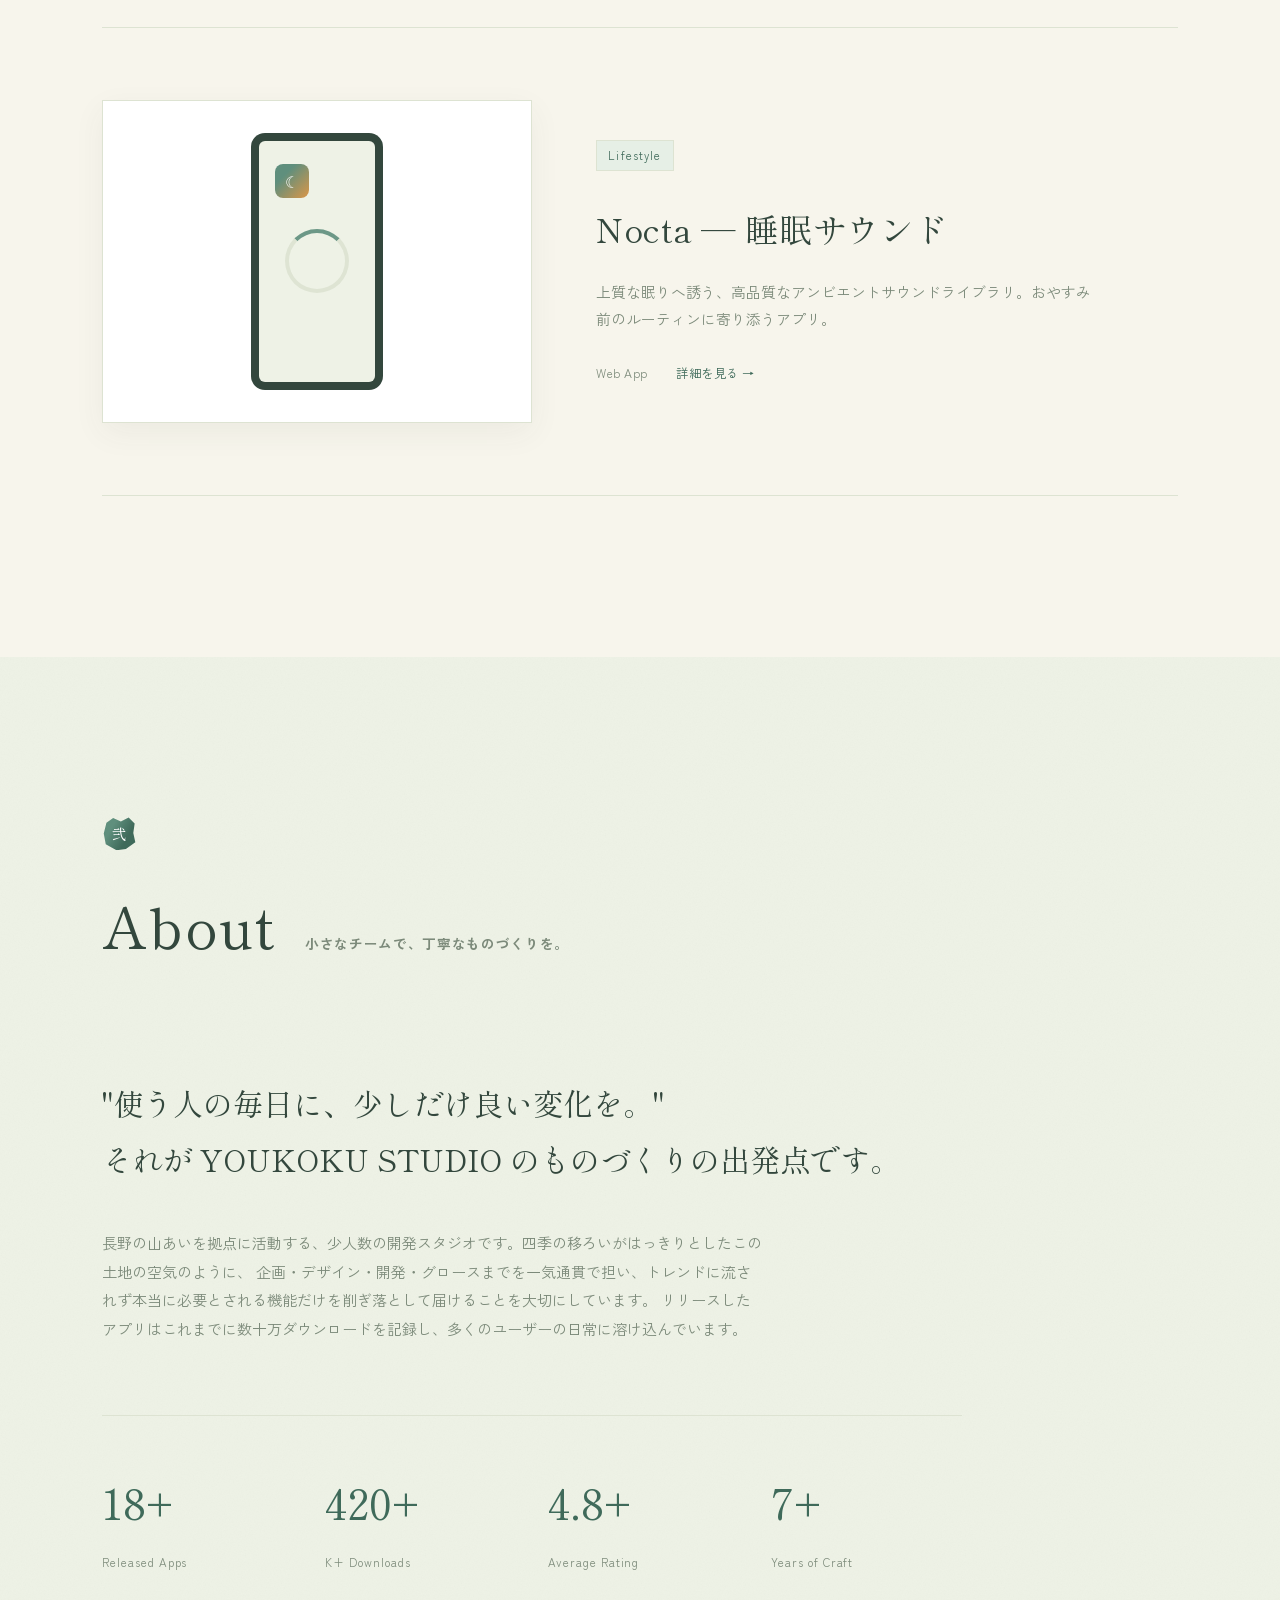
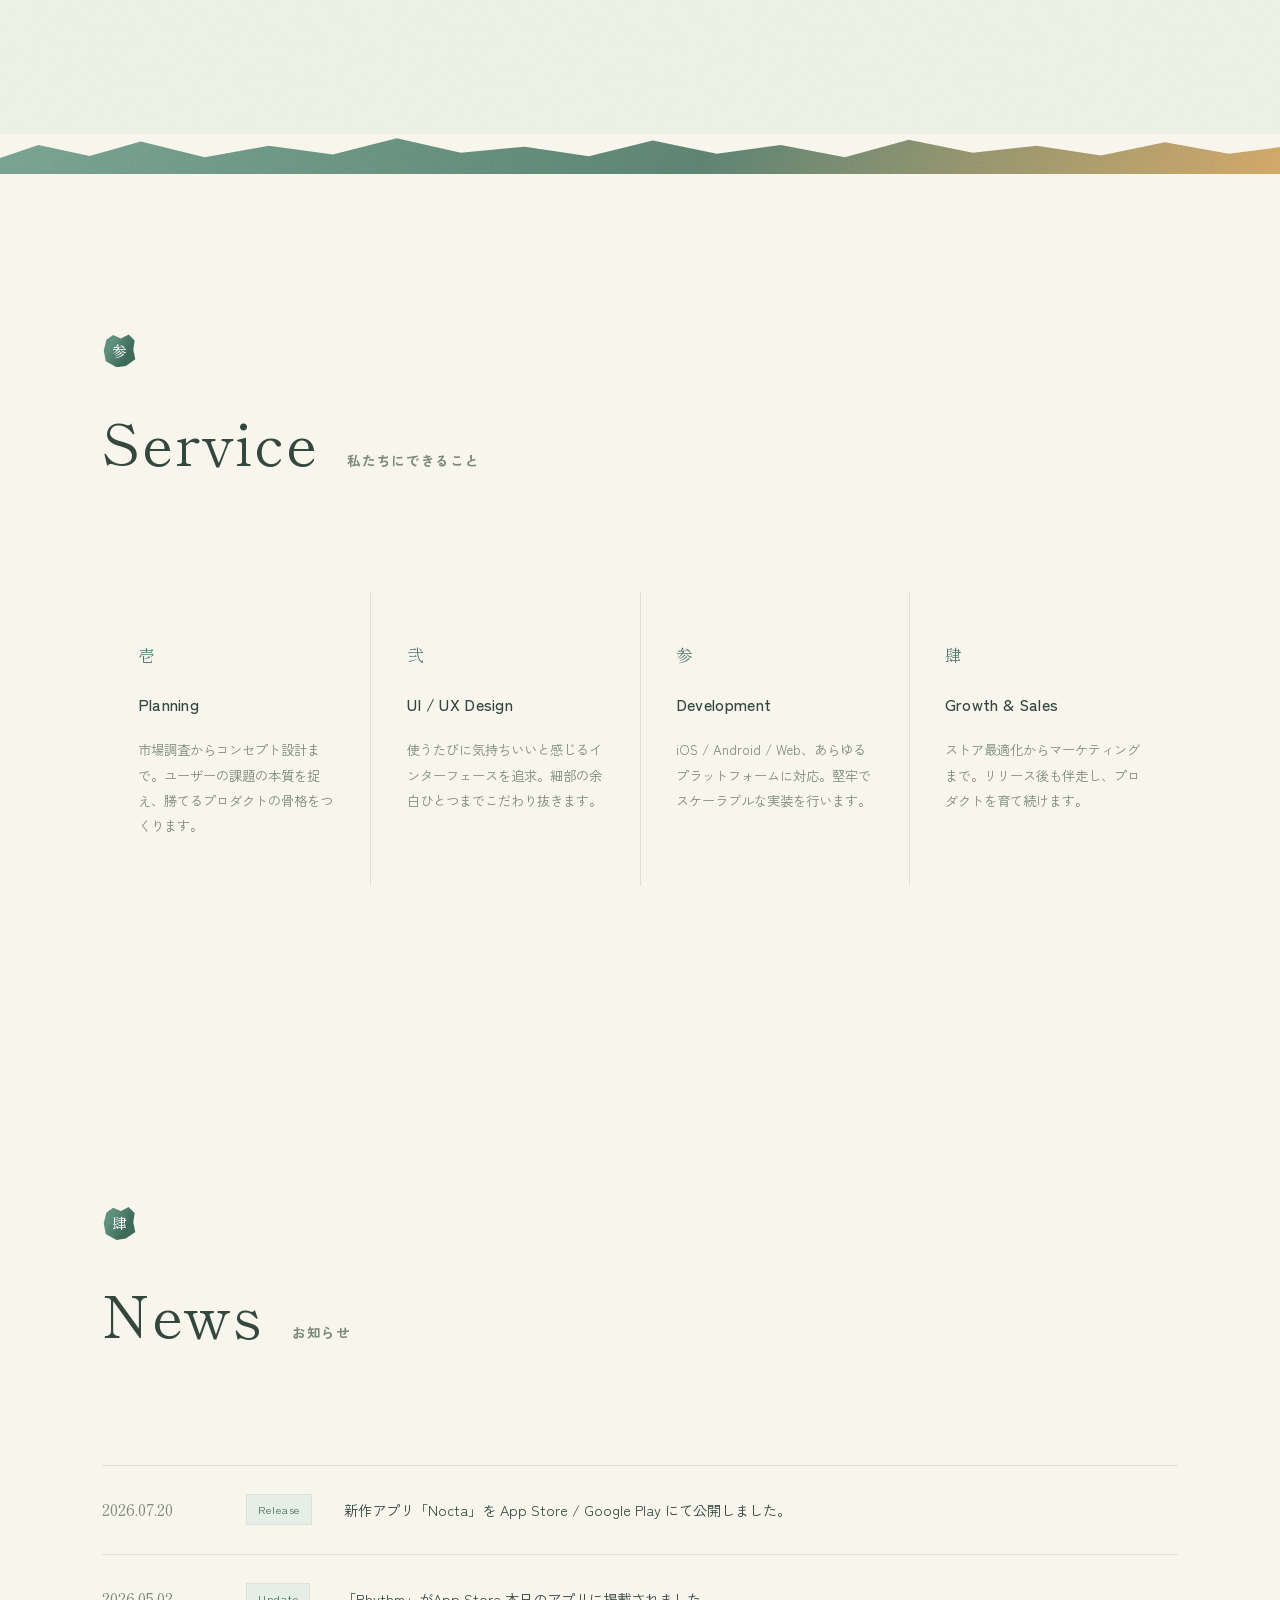
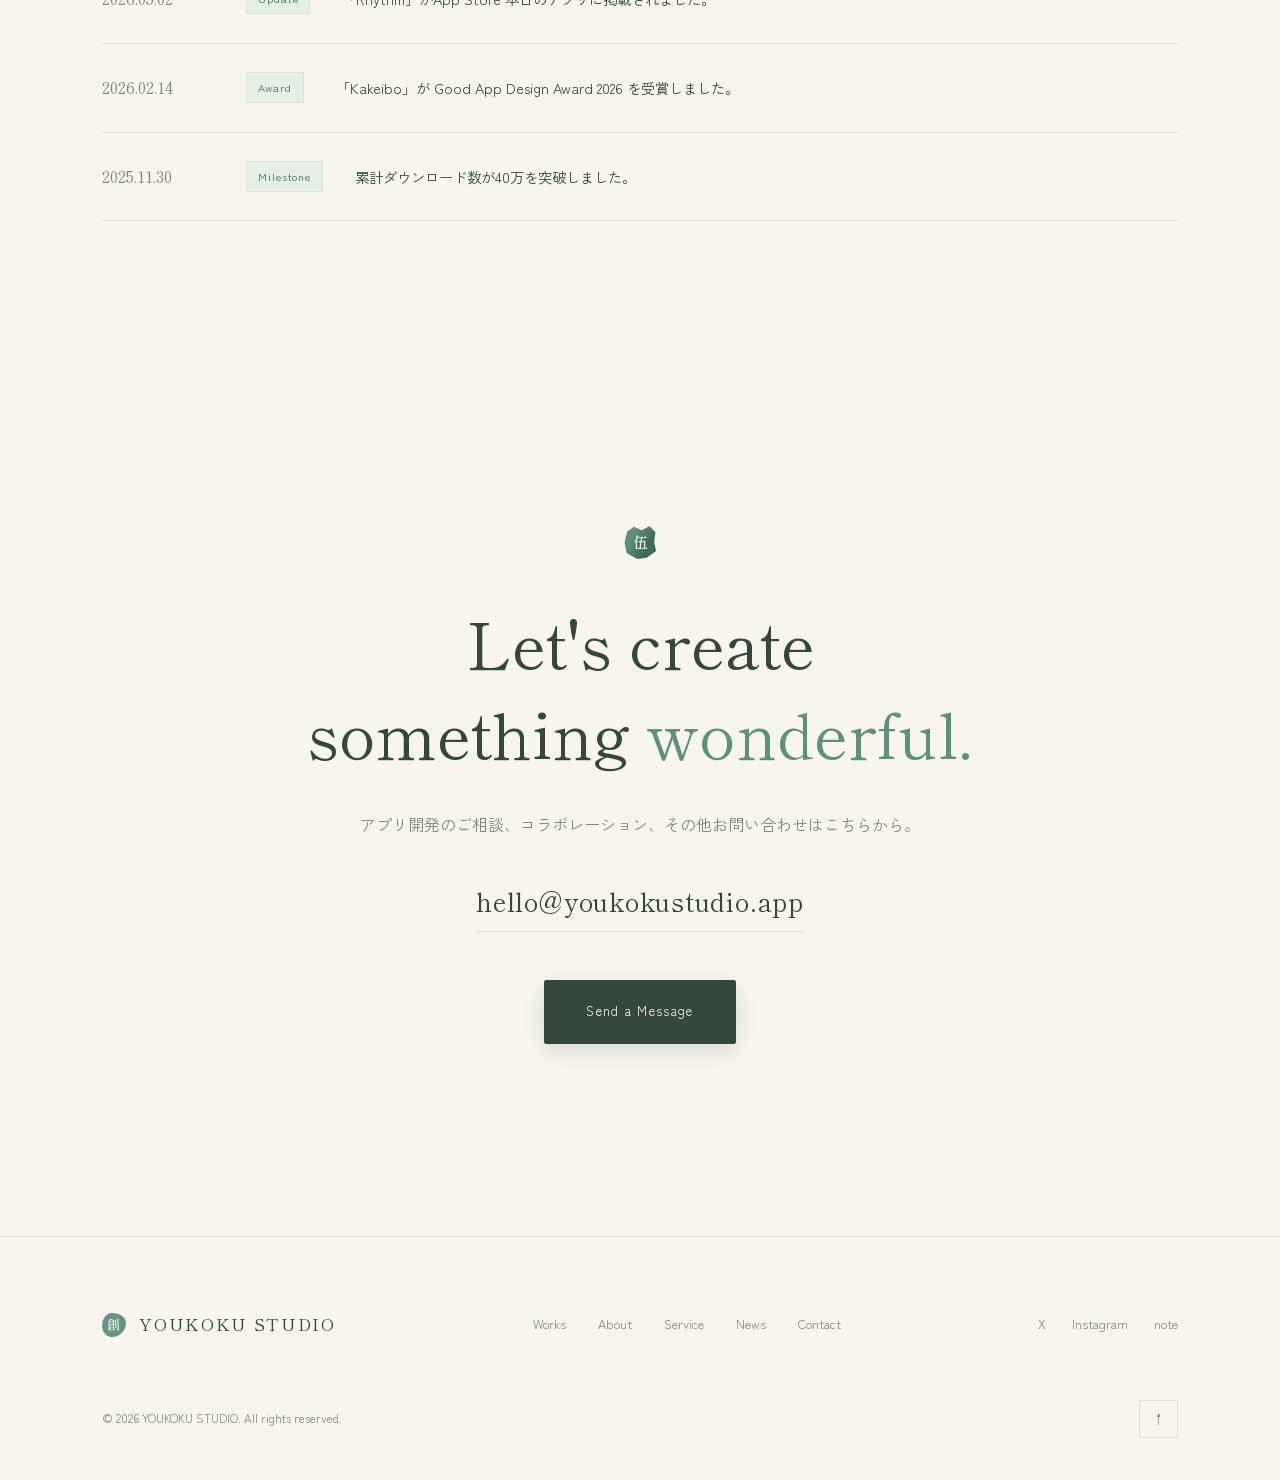
==== commit d4f256ac: "Redesign homepage around Nagano's nature: pale watercolor + parallax Replaces the dark raku/wabi-sab" ====
--- a/index.html
+++ b/index.html
@@ -5,14 +5,14 @@
 <meta name="viewport" content="width=device-width, initial-scale=1.0">
 <title>YOUKOKU STUDIO | アプリ開発スタジオ</title>
 <meta name="description" content="個人開発アプリの企画・開発・販売を行うクリエイティブスタジオ YOUKOKU STUDIO のポートフォリオサイト">
-<link rel="icon" href="data:image/svg+xml,<svg xmlns=%22http://www.w3.org/2000/svg%22 viewBox=%220 0 100 100%22><text y=%22.9em%22 font-size=%2290%22>◆</text></svg>">
+<link rel="icon" href="data:image/svg+xml,<svg xmlns=%22http://www.w3.org/2000/svg%22 viewBox=%220 0 100 100%22><text y=%22.9em%22 font-size=%2290%22 fill=%22%235f8f7d%22>▲</text></svg>">
 <link rel="manifest" href="manifest.json">
-<meta name="theme-color" content="#0c1420">
+<meta name="theme-color" content="#f7f5ec">
 <link rel="apple-touch-icon" href="icons/apple-touch-icon.png">
 <link rel="preconnect" href="https://fonts.googleapis.com">
 <link rel="preconnect" href="https://fonts.gstatic.com" crossorigin>
 <link href="https://fonts.googleapis.com/css2?family=Zen+Kaku+Gothic+New:wght@300;400;500;700;900&family=Shippori+Mincho:wght@400;500;600;700;800&display=swap" rel="stylesheet">
-<link rel="stylesheet" href="assets/css/style.css?v=6">
+<link rel="stylesheet" href="assets/css/style.css?v=7">
 </head>
 <body>
 
@@ -56,16 +56,34 @@
 
   <!-- ===== Hero ===== -->
   <section class="hero">
+    <div class="hero-glow" aria-hidden="true"></div>
+    <div class="hero-mist mist-1" aria-hidden="true"></div>
+    <div class="hero-mist mist-2" aria-hidden="true"></div>
+    <div class="hero-mist mist-3" aria-hidden="true"></div>
+    <div class="hero-scenery" aria-hidden="true">
+      <svg viewBox="0 0 1600 600" preserveAspectRatio="none">
+        <path class="mountain-layer layer-1" fill="#c3d2c9" opacity=".55"
+          d="M0,340 C120,300 200,260 320,290 C420,310 480,250 560,270 C660,295 720,240 820,265 C900,285 980,235 1080,260 C1180,285 1260,245 1360,270 C1440,290 1520,260 1600,290 L1600,600 L0,600 Z"/>
+        <path class="mountain-layer layer-2" fill="#9fb8a5" opacity=".7"
+          d="M0,430 C100,370 220,400 320,350 C400,315 480,380 580,340 C660,310 740,370 840,335 C920,305 1000,365 1100,330 C1180,300 1260,360 1360,325 C1440,300 1520,350 1600,320 L1600,600 L0,600 Z"/>
+        <path class="mountain-layer layer-3" fill="#6c8c74" opacity=".85"
+          d="M0,520 L90,430 L170,480 L260,400 L350,460 L440,380 L520,450 L610,410 L700,470 L790,400 L880,455 L970,395 L1060,460 L1150,410 L1240,465 L1330,405 L1420,455 L1510,420 L1600,460 L1600,600 L0,600 Z"/>
+        <path class="mountain-layer layer-4" fill="#465e4d"
+          d="M0,560 L60,500 L100,520 L140,470 L190,510 L230,460 L280,505 L330,455 L390,500 L440,450 L500,495 L560,445 L630,500 L690,455 L760,510 L830,460 L900,505 L960,450 L1030,500 L1100,455 L1170,510 L1240,460 L1310,505 L1380,450 L1450,500 L1520,465 L1600,510 L1600,600 L0,600 Z"/>
+      </svg>
+    </div>
+    <div class="leaf-field" id="leafField" aria-hidden="true"></div>
+
     <div class="hero-inner">
-      <p class="hero-eyebrow reveal">Independent App Studio</p>
+      <p class="hero-eyebrow reveal">Independent App Studio, Nagano</p>
       <h1 class="hero-title">
         <span class="reveal-line"><span>アプリで、</span></span>
         <span class="reveal-line"><span>日常を少し</span></span>
         <span class="reveal-line"><span class="accent">面白く。</span></span>
       </h1>
       <p class="hero-desc reveal">
-        YOUKOKU STUDIO は、個人開発から生まれたアプリを企画・開発・販売する<br class="pc-only">
-        小さなクリエイティブスタジオです。
+        信州・長野の山並みと水のある風景から着想を得た、<br class="pc-only">
+        個人開発のアプリを企画・開発・販売する小さなクリエイティブスタジオです。
       </p>
       <div class="hero-cta reveal">
         <a href="#works" class="btn btn-primary"><span>View Works</span></a>
@@ -84,7 +102,7 @@
     </div>
   </section>
 
-  <div class="kiln-mark" aria-hidden="true"><div class="kiln-mark-inner"></div></div>
+  <div class="ridge-mark" aria-hidden="true"><div class="ridge-mark-inner"></div></div>
 
   <!-- ===== Works ===== -->
   <section class="works" id="works">
@@ -248,8 +266,8 @@
           それが YOUKOKU STUDIO のものづくりの出発点です。
         </p>
         <p class="about-text reveal">
-          私たちは大きな組織を持たない、少人数の開発スタジオです。企画・デザイン・開発・グロースまでを一気通貫で担い、
-          トレンドに流されず、本当に必要とされる機能だけを削ぎ落として届けることを大切にしています。
+          長野の山あいを拠点に活動する、少人数の開発スタジオです。四季の移ろいがはっきりとしたこの土地の空気のように、
+          企画・デザイン・開発・グロースまでを一気通貫で担い、トレンドに流されず本当に必要とされる機能だけを削ぎ落として届けることを大切にしています。
           リリースしたアプリはこれまでに数十万ダウンロードを記録し、多くのユーザーの日常に溶け込んでいます。
         </p>
         <div class="stats reveal">
@@ -274,7 +292,7 @@
     </div>
   </section>
 
-  <div class="kiln-mark" aria-hidden="true"><div class="kiln-mark-inner"></div></div>
+  <div class="ridge-mark" aria-hidden="true"><div class="ridge-mark-inner"></div></div>
 
   <!-- ===== Service ===== -->
   <section class="service" id="service">
@@ -380,7 +398,7 @@
   </div>
 </footer>
 
-<script src="assets/js/main.js"></script>
+<script src="assets/js/main.js?v=2"></script>
 <script src="assets/js/install.js?v=5"></script>
 </body>
 </html>
--- a/assets/css/style.css
+++ b/assets/css/style.css
@@ -1,37 +1,36 @@
 /* ============================================================
-   PRISM AI — stylesheet
-   Bold, dark, mission-driven layout inspired by spacex.com,
-   reinterpreted for an AI creative-tools showcase.
+   YOUKOKU STUDIO — stylesheet (信州水彩 / Nagano watercolor)
    ============================================================ */
 
 :root{
-  --bg:#05050b;
-  --bg2:#0a0a14;
-  --panel:#0e0e1a;
-  --panel-soft:#12121f;
-  --kuro:#000002;
-  --ink:#f4f5fa;
-  --ink-soft:#8d8fa3;
-  --ink-faint:#5c5e72;
-  --line:#1e1f2e;
-  --line-soft:#15151f;
-
-  --violet:#8b5cf6;
-  --blue:#3b82f6;
-  --magenta:#ec4899;
-  --orange:#fb923c;
-  --cyan:#22d3ee;
-  --teal:#2dd4bf;
-
-  --accent:#8b5cf6;
-  --prism:linear-gradient(95deg,#8b5cf6 0%,#ec4899 50%,#22d3ee 100%);
-
-  --display:'Space Grotesk', var(--sans);
-  --sans:'Inter','Hiragino Kaku Gothic ProN','Noto Sans JP','Yu Gothic',sans-serif;
-  --mono:'Space Grotesk', monospace;
+  --bg:#f7f5ec;
+  --bg-alt:#eef2e6;
+  --paper:#ffffff;
+  --kuro:#33473d;
+  --ink:#3c463e;
+  --ink-soft:#7c8a7a;
+  --line:#dde3d2;
+  --accent:#5f8f7d;
+  --accent-deep:#3f6a5a;
+  --accent-soft:#e6efe6;
+  --gold:#c9954f;
+  --gold-soft:#f3e6cf;
+  --sky-a:#eaf1ee;
+  --sky-b:#fbf4e6;
+  --mtn-far:#c3d2c9;
+  --mtn-mid:#9fb8a5;
+  --mtn-near:#6c8c74;
+  --mtn-fore:#465e4d;
+  --serif:'Shippori Mincho', serif;
+  --sans:'Zen Kaku Gothic New','Hiragino Kaku Gothic ProN','Yu Gothic',sans-serif;
   --ease:cubic-bezier(.16,1,.3,1);
-
-  --noise:url("data:image/svg+xml,%3Csvg xmlns='http://www.w3.org/2000/svg' width='180' height='180'%3E%3Cfilter id='n'%3E%3CfeTurbulence type='fractalNoise' baseFrequency='0.9' numOctaves='2' stitchTiles='stitch'/%3E%3CfeColorMatrix type='saturate' values='0'/%3E%3C/filter%3E%3Crect width='100%25' height='100%25' filter='url(%23n)'/%3E%3C/svg%3E");
+  --grain:url("data:image/svg+xml,%3Csvg xmlns='http://www.w3.org/2000/svg' width='180' height='180'%3E%3Cfilter id='n'%3E%3CfeTurbulence type='fractalNoise' baseFrequency='0.75' numOctaves='3' stitchTiles='stitch'/%3E%3CfeColorMatrix type='saturate' values='0'/%3E%3C/filter%3E%3Crect width='100%25' height='100%25' filter='url(%23n)'/%3E%3C/svg%3E");
+  --wash:
+    radial-gradient(ellipse 46% 34% at 12% 8%, rgba(159,184,165,.28), transparent 62%),
+    radial-gradient(ellipse 38% 30% at 88% 14%, rgba(201,149,79,.14), transparent 60%),
+    radial-gradient(ellipse 50% 40% at 78% 62%, rgba(95,143,125,.16), transparent 65%),
+    radial-gradient(ellipse 42% 32% at 18% 70%, rgba(234,225,197,.4), transparent 60%),
+    radial-gradient(ellipse 60% 46% at 50% 96%, rgba(159,184,165,.2), transparent 65%);
 }
 
 *,*::before,*::after{ box-sizing:border-box; }
@@ -39,26 +38,29 @@
 
 body{
   margin:0;
-  background:var(--bg);
+  background-color:var(--bg);
+  background-image:var(--wash);
+  background-attachment:fixed;
   color:var(--ink);
   font-family:var(--sans);
   font-weight:400;
-  line-height:1.7;
+  line-height:1.9;
   -webkit-font-smoothing:antialiased;
   overflow-x:hidden;
+  cursor:default;
   position:relative;
 }
 body::after{
   content:''; position:fixed; inset:0; z-index:-1; pointer-events:none;
-  background-image:var(--noise); opacity:.05; mix-blend-mode:overlay;
+  background-image:var(--grain); opacity:.05; mix-blend-mode:multiply;
 }
 
 a{ color:inherit; text-decoration:none; }
 ul,li{ list-style:none; margin:0; padding:0; }
 img{ max-width:100%; display:block; }
-button{ font-family:inherit; background:none; border:none; cursor:pointer; color:inherit; }
-
-::selection{ background:var(--violet); color:#fff; }
+button{ font-family:inherit; background:none; border:none; cursor:pointer; }
+
+::selection{ background:var(--accent-soft); color:var(--accent-deep); }
 
 .pc-only{ display:inline; }
 @media (max-width:720px){ .pc-only{ display:none; } }
@@ -67,371 +69,445 @@
 .cursor-dot{ display:none; }
 .progress-bar{
   position:fixed; top:0; left:0; height:2px; width:0%;
-  background:var(--prism); z-index:9998; transition:width .1s linear;
+  background:linear-gradient(90deg,var(--accent),var(--gold)); z-index:9998; transition:width .1s linear; opacity:.85;
 }
 
 /* ---------- loader ---------- */
 .loader{
-  position:fixed; inset:0; background:var(--kuro); z-index:10000;
+  position:fixed; inset:0; background:var(--bg); z-index:10000;
   display:flex; align-items:center; justify-content:center;
-  transition:transform 1s var(--ease);
+  transition:transform 1.1s var(--ease);
 }
 .loader.done{ transform:translateY(-100%); }
 .loader-mark{
-  font-family:var(--display); font-weight:600; font-size:1rem; color:var(--ink);
-  letter-spacing:.5em; opacity:0; animation:loaderFade 1.4s var(--ease) forwards;
-}
-@keyframes loaderFade{ 0%{ opacity:0; letter-spacing:.9em; } 100%{ opacity:.9; letter-spacing:.5em; } }
+  font-family:var(--serif); font-weight:300; font-size:1.6rem; color:var(--kuro);
+  letter-spacing:.5em; opacity:0; animation:loaderFade 1.6s var(--ease) forwards;
+  display:flex; flex-direction:column; align-items:center; gap:1rem;
+}
+.loader-mark::before{
+  content:'▲'; font-size:1rem; color:var(--accent); letter-spacing:0; opacity:.8;
+}
+@keyframes loaderFade{ 0%{ opacity:0; letter-spacing:.9em; } 100%{ opacity:.85; letter-spacing:.5em; } }
 
 /* ---------- header ---------- */
 .header{
   position:fixed; top:0; left:0; right:0; z-index:500;
-  display:flex; padding:1.5rem 0;
-  transition:background .4s var(--ease), padding .4s var(--ease), border-color .4s;
+  display:flex; padding:1.6rem 0;
+  transition:background .4s var(--ease), padding .4s var(--ease), border-color .4s, box-shadow .4s;
   border-bottom:1px solid transparent;
 }
 .header.scrolled{
-  background:rgba(5,5,11,.86); backdrop-filter:blur(10px);
-  padding:1.05rem 0; border-color:var(--line);
+  background:rgba(247,245,236,.86); backdrop-filter:blur(10px);
+  padding:1.1rem 0; border-color:var(--line); box-shadow:0 1px 24px rgba(60,70,62,.06);
 }
 .header-inner{
-  width:100%; max-width:1440px; margin:0 auto; padding:0 6vw;
+  width:100%; max-width:1400px; margin:0 auto; padding:0 6vw;
   display:flex; align-items:center; justify-content:space-between;
 }
 .logo{
-  font-family:var(--display); font-weight:700; font-size:1rem; letter-spacing:.02em;
-  display:inline-flex; align-items:center; gap:.65rem;
-}
-.logo .logo-mark{
-  width:1.15rem; height:1.15rem; flex-shrink:0;
-}
-.logo span{ color:var(--ink-soft); margin-left:.35em; font-weight:400; }
-
-.nav{ display:flex; gap:2.6rem; }
+  font-weight:400; font-size:.95rem; letter-spacing:.14em;
+  display:inline-flex; align-items:center; gap:.7rem; color:var(--kuro);
+}
+.logo span{ color:var(--ink-soft); margin-left:.4em; font-weight:300; }
+
+/* ---------- hanko (seal stamp) mark — used sparingly, quietly ---------- */
+.hanko{
+  display:inline-flex; align-items:center; justify-content:center; flex-shrink:0;
+  width:1.5rem; height:1.5rem;
+  border-radius:42% 58% 61% 39% / 55% 42% 58% 45%;
+  background:var(--accent); color:var(--paper);
+  font-family:var(--serif); font-weight:500; font-size:.82rem; line-height:1;
+  transform:rotate(-3deg);
+  opacity:.94;
+}
+.hanko-lg{ width:1.5rem; height:1.5rem; font-size:.82rem; }
+
+
+.nav{ display:flex; gap:2.8rem; }
 .nav a{
-  position:relative; font-size:.78rem; letter-spacing:.06em; font-weight:500;
-  padding-bottom:.2rem; color:var(--ink-soft); text-transform:uppercase;
+  position:relative; font-size:.78rem; letter-spacing:.08em; font-weight:400;
+  padding-bottom:.2rem; color:var(--ink-soft);
+}
+.nav a::before{
+  content:attr(data-label); color:var(--accent); margin-right:.6em; font-size:.7rem; opacity:.85;
 }
 .nav a::after{
-  content:''; position:absolute; left:0; bottom:0; width:0; height:1px; background:var(--ink);
+  content:''; position:absolute; left:0; bottom:0; width:0; height:1px; background:var(--kuro);
   transition:width .5s var(--ease);
 }
 .nav a:hover::after, .nav a.active::after{ width:100%; }
-.nav a:hover, .nav a.active{ color:var(--ink); }
+.nav a:hover, .nav a.active{ color:var(--kuro); }
 @media (max-width:900px){ .nav{ display:none; } }
 
-.header-cta{ display:flex; align-items:center; gap:1.4rem; }
-@media (max-width:900px){ .header-cta .btn{ display:none; } }
-
 .burger{
-  display:none; width:30px; height:18px; position:relative; z-index:600;
+  display:none; width:32px; height:20px; position:relative; z-index:600;
 }
 .burger span{
-  position:absolute; left:0; width:100%; height:1px; background:var(--ink);
+  position:absolute; left:0; width:100%; height:1px; background:var(--kuro);
   transition:transform .35s var(--ease), opacity .35s var(--ease), top .35s var(--ease);
 }
 .burger span:nth-child(1){ top:0; }
-.burger span:nth-child(2){ top:17px; }
-.burger.open span:nth-child(1){ top:8px; transform:rotate(45deg); }
-.burger.open span:nth-child(2){ top:8px; transform:rotate(-45deg); }
+.burger span:nth-child(2){ top:18px; }
+.burger.open span:nth-child(1){ top:9px; transform:rotate(45deg); }
+.burger.open span:nth-child(2){ top:9px; transform:rotate(-45deg); }
 @media (max-width:900px){ .burger{ display:block; } }
 
 .mobile-nav{
-  position:fixed; inset:0; background:var(--kuro); z-index:450;
+  position:fixed; inset:0; background:var(--bg); z-index:450;
   display:flex; align-items:center; justify-content:center;
-  transform:translateY(-100%); transition:transform .6s var(--ease);
+  transform:translateY(-100%); transition:transform .7s var(--ease);
 }
 .mobile-nav.open{ transform:translateY(0); }
-.mobile-nav nav{ display:flex; flex-direction:column; gap:1.5rem; text-align:center; }
+.mobile-nav nav{ display:flex; flex-direction:column; gap:1.6rem; text-align:center; }
 .mobile-nav a{
-  font-family:var(--display); font-weight:600; font-size:1.9rem; color:var(--ink);
-  display:flex; flex-direction:column; gap:.3rem; text-transform:uppercase;
-}
-.mobile-nav a span{ font-family:var(--sans); font-style:normal; font-size:.72rem; color:var(--ink-soft); letter-spacing:.1em; text-transform:none; }
+  font-family:var(--serif); font-weight:300; font-size:2.1rem; color:var(--kuro);
+  display:flex; flex-direction:column; gap:.3rem;
+}
+.mobile-nav a span{ font-family:var(--sans); font-style:normal; font-size:.72rem; color:var(--ink-soft); letter-spacing:.14em; }
 
 /* ---------- section shared ---------- */
-section{ position:relative; padding:9rem 6vw; max-width:1440px; margin:0 auto; }
-.section-head{ margin-bottom:5rem; max-width:760px; }
-.section-eyebrow{
-  display:inline-flex; align-items:center; gap:.6em;
-  font-family:var(--mono); font-size:.72rem; font-weight:600; letter-spacing:.18em;
-  color:var(--violet); text-transform:uppercase; margin:0 0 1.2rem;
-}
-.section-eyebrow::before{ content:''; width:.5rem; height:.5rem; border-radius:50%; background:var(--prism); }
-.section-title{
-  font-family:var(--display); font-weight:700; font-size:clamp(2rem,4.4vw,3.4rem);
-  letter-spacing:-.01em; line-height:1.15; margin:0 0 1rem;
-}
-.section-desc{ color:var(--ink-soft); font-size:1rem; max-width:38em; margin:0; }
+section{ position:relative; padding:10rem 8vw; max-width:1320px; margin:0 auto; }
+.section-head{ margin-bottom:6rem; }
+.section-num{
+  position:relative; overflow:hidden; display:inline-flex; align-items:center; justify-content:center;
+  width:2.1rem; height:2.1rem; margin:0 0 1.2rem; background:var(--paper);
+  clip-path:polygon(12% 18%,32% 4%,55% 14%,78% 2%,96% 20%,92% 48%,98% 76%,70% 96%,42% 100%,10% 82%,4% 50%);
+  font-family:var(--serif); font-weight:500; color:var(--paper); font-size:.92rem;
+  box-shadow:0 2px 14px rgba(60,70,62,.1);
+}
+.section-num::before{
+  content:''; position:absolute; inset:0;
+  background:linear-gradient(120deg,var(--accent) 30%,var(--accent-deep) 70%);
+}
+.section-num span{ position:relative; z-index:1; }
+.section-title{ display:flex; align-items:baseline; gap:1.8rem; flex-wrap:wrap; margin:0; }
+.section-title .jp{
+  font-family:var(--serif); font-weight:400; font-size:clamp(2.2rem,5vw,3.6rem); letter-spacing:.03em; color:var(--kuro);
+}
+.section-title .en{ font-size:.85rem; color:var(--ink-soft); letter-spacing:.05em; }
 
 /* reveal animation base */
-.reveal{ opacity:0; transform:translateY(24px); transition:opacity 1.1s var(--ease), transform 1.1s var(--ease); }
+.reveal{ opacity:0; transform:translateY(24px); transition:opacity 1.2s var(--ease), transform 1.2s var(--ease); }
 .reveal.in{ opacity:1; transform:translateY(0); }
 .reveal-line{ display:block; overflow:hidden; }
-.reveal-line span{ display:block; transform:translateY(110%); transition:transform 1s var(--ease); }
+.reveal-line span{ display:block; transform:translateY(110%); transition:transform 1.1s var(--ease); }
 .reveal-line.in span{ transform:translateY(0); }
 
 /* ---------- hero ---------- */
 .hero{
   position:relative; min-height:100vh; display:flex; flex-direction:column; justify-content:center;
-  padding:8rem 6vw 6rem; overflow:hidden;
-}
-.hero-canvas{ position:absolute; inset:0; z-index:0; opacity:.85; }
-.hero::before{
-  content:''; position:absolute; inset:0; z-index:1; pointer-events:none;
-  background:radial-gradient(ellipse 70% 55% at 50% 30%, transparent 0%, var(--bg) 92%);
-}
-.hero-inner{ position:relative; z-index:2; max-width:1100px; }
+  padding:8rem 8vw 6rem; overflow:hidden;
+  max-width:none; margin:0;
+  background:linear-gradient(to bottom, var(--sky-a) 0%, var(--sky-b) 62%, var(--bg) 100%);
+}
+
+/* soft watercolor sun/moon glow, low in the sky like an alpine dawn */
+.hero-glow{
+  position:absolute; top:12%; right:16%; width:26vw; height:26vw; max-width:380px; max-height:380px;
+  border-radius:50%; z-index:0; pointer-events:none;
+  background:radial-gradient(circle, rgba(243,222,180,.85) 0%, rgba(243,222,180,.3) 42%, transparent 72%);
+  filter:blur(6px);
+  animation:glowBreathe 8s ease-in-out infinite;
+}
+@keyframes glowBreathe{ 0%,100%{ opacity:.75; transform:scale(1); } 50%{ opacity:1; transform:scale(1.06); } }
+
+/* drifting mist bands */
+.hero-mist{
+  position:absolute; left:-10%; width:120%; height:9vh; min-height:64px; z-index:1; pointer-events:none;
+  border-radius:50%; filter:blur(20px);
+  background:linear-gradient(90deg, transparent, rgba(255,255,255,.75) 32%, rgba(255,255,255,.9) 62%, transparent);
+}
+.mist-1{ bottom:28%; opacity:.55; animation:mistDrift 46s linear infinite; }
+.mist-2{ bottom:16%; opacity:.4; animation:mistDrift 62s linear infinite reverse; }
+.mist-3{ bottom:6%; opacity:.5; animation:mistDrift 38s linear infinite; }
+@keyframes mistDrift{
+  0%{ transform:translateX(-4%); }
+  50%{ transform:translateX(4%); }
+  100%{ transform:translateX(-4%); }
+}
+
+/* layered mountain scenery */
+.hero-scenery{
+  position:absolute; left:0; right:0; bottom:0; height:34%; min-height:200px; z-index:1; pointer-events:none;
+  -webkit-mask-image:linear-gradient(to bottom, transparent 0%, black 30%);
+  mask-image:linear-gradient(to bottom, transparent 0%, black 30%);
+}
+.hero-scenery svg{ position:absolute; left:0; bottom:0; width:100%; height:100%; }
+.mountain-layer{ will-change:transform; }
+
+/* floating leaves */
+.leaf-field{ position:absolute; inset:0; z-index:2; pointer-events:none; overflow:hidden; }
+.leaf{
+  position:absolute; top:-6%; width:9px; height:13px; opacity:0;
+  background:var(--gold); border-radius:0 70% 0 70%;
+  animation:leafFall linear infinite;
+}
+.leaf.alt{ background:var(--accent); }
+@keyframes leafFall{
+  0%{ transform:translate(0,0) rotate(0deg); opacity:0; }
+  8%{ opacity:.75; }
+  92%{ opacity:.65; }
+  100%{ transform:translate(var(--drift,40px),118vh) rotate(340deg); opacity:0; }
+}
+
+.hero-inner{ position:relative; z-index:3; max-width:1000px; }
 .hero-eyebrow{
-  font-family:var(--mono); font-weight:600; font-size:.78rem; color:var(--ink-soft);
-  margin:0 0 1.8rem; letter-spacing:.2em; text-transform:uppercase;
-  display:flex; align-items:center; gap:.7em;
-}
-.hero-eyebrow::before{ content:''; width:.5em; height:.5em; border-radius:50%; background:var(--cyan); box-shadow:0 0 12px var(--cyan); }
+  font-family:var(--serif); font-weight:400; font-size:1rem; color:var(--accent-deep);
+  margin:0 0 1.4rem; letter-spacing:.12em;
+}
 .hero-title{
-  font-family:var(--display); font-weight:700; font-size:clamp(2.8rem,8vw,6.4rem);
-  line-height:1.02; margin:0 0 2rem; letter-spacing:-.02em; text-transform:uppercase;
-}
-.hero-title .accent{
-  background:var(--prism); -webkit-background-clip:text; background-clip:text; color:transparent;
-}
+  font-family:var(--serif); font-weight:400; font-size:clamp(2.6rem,7.5vw,5.8rem);
+  line-height:1.3; margin:0 0 1.8rem; letter-spacing:.03em; color:var(--kuro);
+}
+.hero-title .accent{ color:var(--accent); }
 .hero-desc{
-  font-size:1.08rem; color:var(--ink-soft); max-width:36em; margin:0 0 3rem; line-height:1.8;
-}
-.hero-cta{ display:flex; gap:1.2rem; flex-wrap:wrap; }
+  font-size:.98rem; color:var(--ink-soft); max-width:34em; margin:0 0 2.2rem; line-height:1.9;
+}
+.hero-cta{ display:flex; gap:1.4rem; flex-wrap:wrap; margin-bottom:2.4rem; }
 
 .btn{
   position:relative; display:inline-flex; align-items:center; justify-content:center;
-  padding:1rem 2rem; font-size:.8rem; letter-spacing:.06em; font-weight:600;
-  border-radius:999px; transition:background .35s var(--ease), color .35s var(--ease), border-color .35s var(--ease), transform .35s var(--ease);
-  text-transform:uppercase;
+  padding:1rem 2.1rem; font-size:.8rem; letter-spacing:.1em; font-weight:400;
+  border-radius:2px; transition:background .4s var(--ease), color .4s var(--ease), border-color .4s var(--ease), box-shadow .4s var(--ease);
 }
 .btn span{ position:relative; }
 .btn-primary{
-  background:var(--ink); color:#000; border:1px solid var(--ink);
-}
-.btn-primary:hover{ transform:translateY(-2px); box-shadow:0 8px 24px rgba(139,92,246,.25); }
-.btn-line{ border:1px solid var(--line); color:var(--ink-soft); }
-.btn-line:hover{ border-color:var(--ink); color:var(--ink); }
-.btn-lg{ padding:1.15rem 2.5rem; font-size:.82rem; }
-.btn:disabled{ opacity:.45; cursor:default; transform:none !important; }
-.btn:disabled:hover{ box-shadow:none; }
+  position:relative; overflow:hidden; background:var(--kuro); color:var(--bg); border:1px solid var(--kuro);
+  box-shadow:0 6px 20px rgba(63,106,90,.18);
+}
+.btn-primary::before{
+  content:''; position:absolute; inset:0; z-index:0;
+  background:linear-gradient(115deg,transparent 55%,var(--accent) 60%,var(--gold) 96%);
+  opacity:0; transition:opacity .4s var(--ease);
+}
+.btn-primary span{ position:relative; z-index:1; }
+.btn-primary:hover::before{ opacity:1; }
+.btn-primary:hover{ border-color:var(--accent); box-shadow:0 10px 26px rgba(63,106,90,.26); }
+.btn-line{ border:1px solid var(--line); color:var(--ink-soft); background:rgba(255,255,255,.5); }
+.btn-line:hover{ border-color:var(--kuro); color:var(--kuro); }
+.btn-lg{ padding:1.15rem 2.6rem; font-size:.82rem; }
+.btn:disabled{ opacity:.45; cursor:default; }
+.btn:disabled:hover{ background:transparent; color:var(--ink); border-color:var(--line); }
 
 /* ---------- install sheet ---------- */
 #installSheet{ position:fixed; inset:0; z-index:1000; display:flex; align-items:flex-end; justify-content:center; }
-.ios-sheet-backdrop{ position:absolute; inset:0; background:rgba(0,0,0,.7); }
+.ios-sheet-backdrop{ position:absolute; inset:0; background:rgba(60,70,62,.35); }
 .ios-sheet{
-  position:relative; width:100%; max-width:420px; background:var(--panel); border-radius:16px 16px 0 0;
-  padding:2.2rem 2rem 2.4rem; box-shadow:0 -4px 40px rgba(0,0,0,.4); animation:sheetUp .4s var(--ease);
+  position:relative; width:100%; max-width:420px; background:var(--paper); border-radius:8px 8px 0 0;
+  padding:2.2rem 2rem 2.4rem; box-shadow:0 -4px 30px rgba(60,54,48,.12); animation:sheetUp .4s var(--ease);
   border:1px solid var(--line); border-bottom:none;
 }
 @keyframes sheetUp{ from{ transform:translateY(100%); } to{ transform:translateY(0); } }
-.ios-sheet-title{ font-family:var(--display); font-weight:700; font-size:1.15rem; margin:0 0 1.4rem; }
+.ios-sheet-title{ font-family:var(--serif); font-weight:400; font-size:1.2rem; margin:0 0 1.4rem; letter-spacing:.04em; color:var(--kuro); }
 .ios-sheet ol{ margin:0 0 1.8rem; padding-left:1.2rem; display:flex; flex-direction:column; gap:.8rem; font-size:.86rem; color:var(--ink-soft); }
-.ios-sheet ol strong{ color:var(--ink); font-weight:600; }
+.ios-sheet ol strong{ color:var(--kuro); font-weight:500; }
 .ios-sheet-note{ font-size:.76rem; color:var(--ink-soft); margin:0 0 1.8rem; }
 .ios-sheet-close{
-  width:100%; border:1px solid var(--line); background:transparent; border-radius:999px; padding:.9rem;
-  font-size:.82rem; color:var(--ink); letter-spacing:.05em;
-}
-.ios-sheet-close:hover{ border-color:var(--ink); }
+  width:100%; border:1px solid var(--line); background:transparent; border-radius:4px; padding:.9rem;
+  font-size:.82rem; color:var(--kuro); letter-spacing:.05em;
+}
+.ios-sheet-close:hover{ border-color:var(--kuro); }
 @media (min-width:480px){
   #installSheet{ align-items:center; }
-  .ios-sheet{ border-radius:16px; border-bottom:1px solid var(--line); }
+  .ios-sheet{ border-radius:8px; border-bottom:1px solid var(--line); }
 }
 
 .hero-scroll{
-  position:absolute; bottom:4.5rem; left:6vw; display:flex; align-items:center; gap:.9rem; z-index:2;
-}
-.hero-scroll span{ font-family:var(--mono); font-size:.68rem; letter-spacing:.2em; color:var(--ink-soft); writing-mode:vertical-rl; text-transform:uppercase; }
-.scroll-line{ width:1px; height:56px; background:var(--line); position:relative; overflow:hidden; }
+  position:absolute; bottom:5rem; left:8vw; display:flex; align-items:center; gap:.9rem; z-index:3;
+}
+.hero-scroll span{ font-size:.68rem; letter-spacing:.2em; color:var(--ink-soft); writing-mode:vertical-rl; }
+.scroll-line{ width:1px; height:60px; background:var(--line); position:relative; overflow:hidden; }
 .scroll-line::after{
-  content:''; position:absolute; top:-100%; left:0; width:100%; height:100%; background:var(--cyan);
-  animation:scrollLine 3s ease-in-out infinite;
+  content:''; position:absolute; top:-100%; left:0; width:100%; height:100%; background:var(--accent);
+  animation:scrollLine 3s ease-in-out infinite; opacity:.8;
 }
 @keyframes scrollLine{ 0%{ top:-100%; } 60%{ top:100%; } 100%{ top:100%; } }
 
 .marquee{
   position:absolute; bottom:0; left:0; width:100%; overflow:hidden;
-  border-top:1px solid var(--line); padding:1.2rem 0; background:var(--bg); z-index:2;
-}
-.marquee-track{ display:flex; width:max-content; animation:marquee 26s linear infinite; }
+  border-top:1px solid var(--line); padding:1.3rem 0; background:rgba(247,245,236,.82); backdrop-filter:blur(6px); z-index:3;
+}
+.marquee-track{ display:flex; width:max-content; }
 .marquee-track span{
-  font-family:var(--mono); font-weight:500; font-size:.82rem; color:var(--ink-soft);
-  white-space:nowrap; padding-right:2.4em; letter-spacing:.1em; text-transform:uppercase;
-}
-@keyframes marquee{ from{ transform:translateX(0); } to{ transform:translateX(-50%); } }
-
-/* ---------- mission strip ---------- */
-.mission{ padding:5rem 6vw; border-top:1px solid var(--line); border-bottom:1px solid var(--line); text-align:center; }
-.mission p{
-  font-family:var(--display); font-weight:500; font-size:clamp(1.2rem,2.6vw,1.9rem);
-  line-height:1.6; max-width:920px; margin:0 auto; color:var(--ink);
-}
-.mission .accent{ color:var(--violet); }
-
-/* ---------- apps ---------- */
-.apps{ padding-top:9rem; }
-.app-showcase{ display:flex; flex-direction:column; gap:1px; background:var(--line); margin-top:1px; }
-.app-item{
-  background:var(--bg); padding:6rem 6vw; display:grid; grid-template-columns:1fr 1fr; gap:6vw; align-items:center;
-}
-.app-item:nth-child(even){ direction:rtl; }
-.app-item:nth-child(even) > *{ direction:ltr; }
-.app-tag{
-  display:inline-flex; align-items:center; gap:.6em; font-family:var(--mono); font-size:.72rem; letter-spacing:.14em;
-  color:var(--ink-soft); text-transform:uppercase; margin-bottom:1.6rem;
-}
-.app-tag span{ width:.5em; height:.5em; border-radius:50%; }
-.app-name{
-  font-family:var(--display); font-weight:700; font-size:clamp(2.4rem,5.5vw,4.2rem); letter-spacing:-.02em;
-  margin:0 0 .6rem; text-transform:uppercase; line-height:1;
-}
-.app-tagline{ font-size:1.05rem; color:var(--ink); margin:0 0 1.4rem; font-weight:500; }
-.app-desc{ color:var(--ink-soft); font-size:.94rem; max-width:34em; margin:0 0 2.2rem; line-height:1.9; }
-.app-specs{ display:grid; grid-template-columns:repeat(2,1fr); gap:1.2rem 1.6rem; margin:0 0 2.6rem; padding:1.8rem 0 0; border-top:1px solid var(--line); }
-.app-spec-label{ font-family:var(--mono); font-size:.68rem; letter-spacing:.1em; color:var(--ink-faint); text-transform:uppercase; margin-bottom:.3rem; }
-.app-spec-value{ font-size:.9rem; color:var(--ink); font-weight:500; }
-.app-cta{ display:flex; gap:1rem; flex-wrap:wrap; align-items:center; }
-.app-price{ font-family:var(--mono); font-size:.76rem; color:var(--ink-soft); letter-spacing:.04em; }
-
-@media (max-width:900px){
-  .app-item{ grid-template-columns:1fr; padding:4.5rem 6vw; }
-  .app-item:nth-child(even){ direction:ltr; }
-  .app-visual{ order:-1; margin-bottom:1rem; }
-  .app-specs{ grid-template-columns:1fr 1fr; }
-}
-
-/* ---------- device frame mockups ---------- */
-.device-frame{
-  border:1px solid var(--line); border-radius:14px; background:var(--panel); overflow:hidden;
-  box-shadow:0 30px 80px -20px rgba(0,0,0,.6);
-}
-.device-bar{ display:flex; align-items:center; gap:.5rem; padding:.9rem 1.1rem; border-bottom:1px solid var(--line); }
-.device-bar span{ width:.55rem; height:.55rem; border-radius:50%; background:var(--line-soft); }
-.device-bar span:nth-child(1){ background:#3a3a4a; }
-.device-title{ margin-left:.6rem; font-family:var(--mono); font-size:.68rem; color:var(--ink-faint); letter-spacing:.05em; }
-.device-body{ padding:1.6rem; min-height:280px; display:flex; flex-direction:column; gap:1rem; }
-
-/* Lumen mock: image canvas with sliders */
-.mock-canvas{
-  flex:1; border-radius:8px; position:relative; overflow:hidden; min-height:150px;
-}
-.mock-canvas.lumen{ background:radial-gradient(circle at 30% 30%, #8b5cf6, transparent 60%), radial-gradient(circle at 70% 70%, #3b82f6, transparent 55%), #0d0d18; }
-.mock-canvas.flux{ background:linear-gradient(120deg,#ec4899,#fb923c); }
-.mock-canvas.echo{ background:linear-gradient(120deg,#22d3ee,#2dd4bf); display:flex; align-items:center; justify-content:center; gap:.35rem; padding:1rem; }
-.mock-slider-row{ display:flex; flex-direction:column; gap:.5rem; }
-.mock-slider{ height:4px; border-radius:4px; background:var(--line); position:relative; }
-.mock-slider::after{ content:''; position:absolute; top:50%; width:.7rem; height:.7rem; border-radius:50%; background:var(--ink); transform:translate(-50%,-50%); }
-.mock-slider.s1::after{ left:70%; background:var(--violet); }
-.mock-slider.s2::after{ left:45%; background:var(--blue); }
-.mock-slider.s3::after{ left:85%; background:var(--magenta); }
-
-/* Flux mock: timeline */
-.mock-timeline{ height:38px; border-radius:6px; background:var(--bg2); position:relative; overflow:hidden; display:flex; align-items:center; padding:0 .5rem; gap:2px; }
-.mock-timeline span{ flex:1; height:60%; border-radius:2px; background:linear-gradient(180deg, var(--magenta), var(--orange)); opacity:.55; }
-.mock-timeline .playhead{ position:absolute; top:0; bottom:0; width:2px; background:var(--ink); left:38%; flex:none; opacity:1; }
-
-/* Echo mock: waveform bars */
-.mock-wave-bars{ display:flex; align-items:center; gap:3px; height:60px; }
-.mock-wave-bars span{ width:4px; border-radius:3px; background:rgba(5,5,11,.55); }
-
-/* ---------- pricing ---------- */
-.pricing{ background:var(--panel); border-top:1px solid var(--line); border-bottom:1px solid var(--line); }
-.pricing-grid{ display:grid; grid-template-columns:repeat(3,1fr); gap:1.4rem; }
-.pricing-card{
-  background:var(--bg); border:1px solid var(--line); border-radius:16px; padding:2.6rem 2.2rem;
-  display:flex; flex-direction:column; gap:1.4rem; transition:border-color .4s var(--ease), transform .4s var(--ease);
-}
-.pricing-card:hover{ border-color:var(--ink-faint); transform:translateY(-4px); }
-.pricing-icon{ width:2.6rem; height:2.6rem; border-radius:10px; }
-.pricing-card h3{ font-family:var(--display); font-size:1.3rem; font-weight:700; margin:0; text-transform:uppercase; }
-.pricing-price{ font-family:var(--display); font-size:2.2rem; font-weight:700; margin:0; }
-.pricing-price sub{ font-family:var(--sans); font-size:.85rem; color:var(--ink-soft); font-weight:400; }
-.pricing-list{ display:flex; flex-direction:column; gap:.7rem; margin:0; }
-.pricing-list li{ font-size:.86rem; color:var(--ink-soft); display:flex; gap:.6em; }
-.pricing-list li::before{ content:'✓'; color:var(--cyan); flex-shrink:0; }
-@media (max-width:900px){ .pricing-grid{ grid-template-columns:1fr; } }
-
-/* ---------- technology ---------- */
-.tech-grid{ display:grid; grid-template-columns:repeat(4,1fr); gap:1px; background:var(--line); margin-top:1px; }
-.tech-item{
-  background:var(--bg); padding:2.8rem 2.2rem; display:flex; flex-direction:column; gap:1.1rem;
-  transition:background .5s var(--ease);
-}
-.tech-item:hover{ background:var(--panel); }
-.tech-index{ font-family:var(--mono); font-weight:600; color:var(--violet); font-size:.78rem; letter-spacing:.1em; }
-.tech-item h3{ margin:0; font-size:1rem; font-weight:700; letter-spacing:.01em; font-family:var(--display); }
-.tech-item p{ margin:0; font-size:.85rem; color:var(--ink-soft); line-height:1.8; }
-@media (max-width:900px){ .tech-grid{ grid-template-columns:1fr 1fr; } }
-@media (max-width:560px){ .tech-grid{ grid-template-columns:1fr; } }
+  font-family:var(--serif); font-weight:300; font-size:.86rem; color:var(--ink-soft);
+  white-space:nowrap; padding-right:1em; letter-spacing:.08em;
+}
+.marquee-track span:last-child{ display:none; }
+
+/* ---------- ridge-mark: a soft watercolor ridgeline band between sections ---------- */
+.ridge-mark{
+  position:relative; height:40px; background:var(--bg); overflow:hidden;
+}
+.ridge-mark-inner{
+  position:absolute; inset:-2px 0;
+  clip-path:polygon(0% 60%,3% 30%,7% 55%,11% 22%,16% 58%,21% 32%,26% 52%,31% 15%,36% 48%,41% 34%,46% 56%,51% 20%,56% 50%,61% 30%,66% 58%,71% 18%,76% 48%,81% 32%,86% 54%,91% 24%,96% 50%,100% 35%,100% 100%,0% 100%);
+  background:linear-gradient(120deg,var(--accent) 0%,var(--accent-deep) 55%,var(--gold) 100%);
+  opacity:.85;
+}
+.ridge-mark-inner::before{
+  content:''; position:absolute; inset:0; background-image:var(--grain); mix-blend-mode:overlay; opacity:.25;
+}
+
+/* ---------- works ---------- */
+.work-list{ display:flex; flex-direction:column; }
+.work-item{ border-top:1px solid var(--line); }
+.work-item:last-child{ border-bottom:1px solid var(--line); }
+.work-link{
+  display:grid; grid-template-columns:.85fr 1.15fr; gap:5vw; align-items:center;
+  padding:4.5rem 0; transition:opacity .5s var(--ease);
+}
+.work-link:hover{ opacity:.82; }
+@media (max-width:820px){
+  .work-link{ grid-template-columns:1fr; gap:1.8rem; padding:3rem 0; }
+}
+
+.work-visual{
+  aspect-ratio:4/3; background:var(--paper); border:1px solid var(--line);
+  display:flex; align-items:center; justify-content:center; position:relative;
+  box-shadow:0 10px 30px rgba(60,70,62,.06);
+}
+.work-mock{ height:80%; }
+.mock-phone{
+  height:100%; width:auto; aspect-ratio:9/17.5; background:var(--kuro); border-radius:14px; padding:8px;
+}
+.mock-screen{
+  height:100%; border-radius:6px; background:var(--paper);
+  padding:1.4rem 1rem; display:flex; flex-direction:column; gap:.55rem;
+}
+.mock-screen.dark{ background:var(--bg-alt); }
+.mock-icon{
+  width:34px; height:34px; position:relative; overflow:hidden; background:var(--paper); color:var(--paper);
+  display:flex; align-items:center; justify-content:center; font-size:1rem; margin-bottom:.4rem; border-radius:8px;
+}
+.mock-icon::before{
+  content:''; position:absolute; inset:0;
+  background:linear-gradient(135deg,var(--accent) 30%,var(--gold) 90%);
+}
+.mock-icon span{ position:relative; z-index:1; }
+.mock-bar{ height:6px; background:var(--line); width:80%; border-radius:3px; }
+.mock-bar.short{ width:45%; }
+.mock-screen.dark .mock-bar{ background:#d7ddd0; }
+.mock-card{ height:32px; background:var(--bg); margin-top:.3rem; border-radius:4px; }
+.mock-wave{
+  margin-top:.6rem; height:40px;
+  background:repeating-linear-gradient(90deg,var(--accent) 0 2px,transparent 2px 8px);
+  opacity:.55;
+}
+.mock-dots{ display:flex; gap:.4rem; margin-top:auto; }
+.mock-dots span{ width:7px; height:7px; border-radius:50%; background:var(--line); }
+.mock-dots span:first-child{ background:var(--accent); }
+.mock-grid{ display:grid; grid-template-columns:1fr 1fr; gap:.5rem; margin-top:.5rem; }
+.mock-grid span{ height:26px; background:var(--bg); border-radius:4px; }
+.mock-ring{
+  width:64px; height:64px; border-radius:50%; margin:1rem auto 0;
+  border:4px solid var(--line); border-top-color:var(--accent); opacity:.9;
+}
+
+.work-tag{
+  display:inline-block; font-size:.7rem; letter-spacing:.1em; color:var(--accent-deep);
+  border:1px solid var(--line); background:var(--accent-soft); padding:.35em 1em; margin-bottom:1.6rem;
+}
+.work-name{ font-family:var(--serif); font-weight:400; font-size:clamp(1.5rem,2.6vw,2.1rem); margin:0 0 1.1rem; letter-spacing:.02em; color:var(--kuro); }
+.work-desc{ color:var(--ink-soft); font-size:.92rem; max-width:34em; margin:0 0 1.8rem; }
+.work-meta{ display:flex; gap:1.8rem; font-size:.76rem; color:var(--ink-soft); letter-spacing:.04em; }
+.work-meta span:last-child{ color:var(--accent-deep); }
+
+/* ---------- about ---------- */
+.about{ background:var(--bg-alt); color:var(--ink); margin-top:1px; position:relative; overflow:hidden; }
+.about::before{
+  content:''; position:absolute; inset:0; background-image:var(--grain);
+  mix-blend-mode:multiply; opacity:.04; pointer-events:none;
+}
+.about .section-num{ box-shadow:0 0 0 1px rgba(60,70,62,.06); }
+.about .section-title .jp{ color:var(--kuro); }
+.about .section-title .en{ color:var(--ink-soft); }
+.about-body{ max-width:860px; position:relative; z-index:1; }
+.about-lead{
+  font-family:var(--serif); font-weight:300; font-size:clamp(1.35rem,2.6vw,1.9rem);
+  line-height:1.85; margin:0 0 2.6rem; color:var(--kuro);
+}
+.about-text{ color:var(--ink-soft); font-size:.94rem; max-width:44em; margin:0 0 4.5rem; }
+
+.stats{ display:grid; grid-template-columns:repeat(4,1fr); gap:2rem; border-top:1px solid var(--line); padding-top:2.8rem; }
+.stat{ display:flex; flex-direction:column; gap:.5rem; }
+.stat-num{ font-family:var(--serif); font-weight:300; font-size:clamp(1.9rem,3.4vw,2.8rem); color:var(--accent-deep); }
+.stat-num::after{ content:'+'; }
+.stat-label{ font-size:.72rem; color:var(--ink-soft); letter-spacing:.08em; }
+@media (max-width:720px){ .stats{ grid-template-columns:repeat(2,1fr); } }
+
+/* ---------- service ---------- */
+.service-list{ display:grid; grid-template-columns:repeat(4,1fr); gap:1px; background:var(--line); }
+.service-item{
+  background:var(--bg); padding:3rem 2.2rem; display:flex; flex-direction:column; gap:1.1rem;
+  transition:background .5s var(--ease), transform .5s var(--ease);
+}
+.service-item:hover{ background:var(--paper); transform:translateY(-4px); }
+.service-index{ font-family:var(--serif); font-weight:400; color:var(--accent-deep); font-size:1.05rem; opacity:.9; }
+.service-item h3{ margin:0; font-size:1rem; font-weight:500; letter-spacing:.02em; color:var(--kuro); }
+.service-item p{ margin:0; font-size:.83rem; color:var(--ink-soft); }
+@media (max-width:900px){ .service-list{ grid-template-columns:1fr 1fr; } }
+@media (max-width:560px){ .service-list{ grid-template-columns:1fr; } }
 
 /* ---------- news ---------- */
 .news-list{ border-top:1px solid var(--line); }
 .news-item{
-  display:flex; align-items:center; gap:2rem; padding:1.7rem 0; border-bottom:1px solid var(--line);
-}
-.news-date{ font-family:var(--mono); font-weight:500; color:var(--ink-faint); width:7em; flex-shrink:0; font-variant-numeric:tabular-nums; font-size:.82rem; }
+  display:flex; align-items:center; gap:2rem; padding:1.8rem 0; border-bottom:1px solid var(--line);
+}
+.news-date{ font-family:var(--serif); font-weight:400; color:var(--ink-soft); width:7em; flex-shrink:0; font-variant-numeric:tabular-nums; }
 .news-cat{
-  font-size:.66rem; letter-spacing:.08em; color:var(--ink-soft); border:1px solid var(--line);
-  padding:.35em 1em; flex-shrink:0; border-radius:999px; text-transform:uppercase; font-family:var(--mono);
-}
-.news-title{ font-size:.9rem; color:var(--ink); }
+  font-size:.68rem; letter-spacing:.08em; color:var(--accent-deep); border:1px solid var(--line); background:var(--accent-soft);
+  padding:.35em 1em; flex-shrink:0;
+}
+.news-title{ font-size:.9rem; color:var(--kuro); }
 @media (max-width:640px){
   .news-item{ flex-wrap:wrap; gap:.6rem 1rem; }
   .news-title{ width:100%; order:3; }
 }
 
 /* ---------- contact ---------- */
-.contact{ position:relative; text-align:center; padding-top:9rem; padding-bottom:11rem; overflow:hidden; }
-.contact-inner{ max-width:760px; margin:0 auto; display:flex; flex-direction:column; align-items:center; }
+.contact{ position:relative; text-align:center; padding-top:9rem; padding-bottom:12rem; overflow:hidden; }
 .contact-title{
-  font-family:var(--display); font-weight:700; font-size:clamp(2.2rem,6vw,4.4rem); line-height:1.1; margin:1.2rem 0 2rem;
-  text-transform:uppercase; letter-spacing:-.02em;
-}
-.contact-title .accent{
-  background:var(--prism); -webkit-background-clip:text; background-clip:text; color:transparent;
-}
-.contact-desc{ color:var(--ink-soft); margin:0 0 2.4rem; max-width:32em; margin-inline:auto; }
+  font-family:var(--serif); font-weight:300; font-size:clamp(2rem,5.5vw,4rem); line-height:1.4; margin:1.2rem 0 2rem; color:var(--kuro);
+}
+.contact-title .accent{ color:var(--accent); }
+.contact-desc{ color:var(--ink-soft); margin:0 0 2.4rem; }
 .contact-mail{
-  display:inline-block; font-family:var(--mono); font-weight:500; font-size:clamp(1.05rem,2.2vw,1.3rem);
-  border-bottom:1px solid var(--line); padding-bottom:.3rem; margin-bottom:3rem; letter-spacing:.02em;
+  display:inline-block; font-family:var(--serif); font-weight:300; font-size:clamp(1.2rem,2.6vw,1.6rem);
+  border-bottom:1px solid var(--line); padding-bottom:.3rem; margin-bottom:3rem; letter-spacing:.03em; color:var(--kuro);
   transition:color .3s, border-color .3s;
 }
-.contact-mail:hover{ color:var(--cyan); border-color:var(--cyan); }
+.contact-mail:hover{ color:var(--accent-deep); border-color:var(--accent); }
 .contact-cta{ display:flex; justify-content:center; }
 
 /* ---------- footer ---------- */
-.footer{ border-top:1px solid var(--line); padding:4rem 6vw 2.2rem; }
+.footer{ border-top:1px solid var(--line); padding:4.5rem 8vw 2.4rem; }
 .footer-inner{
-  display:flex; flex-wrap:wrap; gap:2.5rem; justify-content:space-between; align-items:flex-start;
-  max-width:1440px; margin:0 auto 3.2rem;
-}
-.footer-brand{ max-width:280px; }
-.footer-logo{ font-family:var(--display); font-weight:700; font-size:1rem; letter-spacing:.02em; display:inline-flex; align-items:center; gap:.7rem; margin-bottom:1rem; }
-.footer-brand p{ font-size:.82rem; color:var(--ink-soft); line-height:1.8; margin:0; }
-.footer-cols{ display:flex; gap:4rem; flex-wrap:wrap; }
-.footer-col h4{ font-family:var(--mono); font-size:.7rem; letter-spacing:.1em; color:var(--ink-faint); text-transform:uppercase; margin:0 0 1.1rem; }
-.footer-col{ display:flex; flex-direction:column; gap:.7rem; }
-.footer-col a{ font-size:.85rem; color:var(--ink-soft); }
-.footer-col a:hover{ color:var(--ink); }
+  display:flex; flex-wrap:wrap; gap:2.5rem; justify-content:space-between; align-items:center;
+  max-width:1320px; margin:0 auto 3.5rem;
+}
+.footer-logo{ font-family:var(--serif); font-weight:400; font-size:1.05rem; letter-spacing:.1em; display:inline-flex; align-items:center; gap:.8rem; color:var(--kuro); }
+.footer-links{ display:flex; gap:2rem; font-size:.8rem; color:var(--ink-soft); }
+.footer-links a{ position:relative; }
+.footer-links a::after{ content:''; position:absolute; left:0; bottom:-3px; width:0; height:1px; background:var(--kuro); transition:width .4s var(--ease); }
+.footer-links a:hover::after{ width:100%; }
+.footer-sns{ display:flex; gap:1.6rem; font-size:.8rem; color:var(--ink-soft); }
 
 .footer-bottom{
-  display:flex; justify-content:space-between; align-items:center; flex-wrap:wrap; gap:1rem;
-  max-width:1440px; margin:0 auto; font-size:.75rem; color:var(--ink-faint);
-}
-.footer-sns{ display:flex; gap:1.4rem; }
-.footer-sns a{ color:var(--ink-soft); }
-.footer-sns a:hover{ color:var(--ink); }
+  display:flex; justify-content:space-between; align-items:center;
+  max-width:1320px; margin:0 auto; font-size:.72rem; color:var(--ink-soft);
+}
 .to-top{
-  width:2.3rem; height:2.3rem; border:1px solid var(--line); border-radius:50%;
+  width:2.4rem; height:2.4rem; border:1px solid var(--line);
   display:flex; align-items:center; justify-content:center; transition:border-color .3s, color .3s;
   color:var(--ink-soft);
 }
-.to-top:hover{ border-color:var(--ink); color:var(--ink); }
+.to-top:hover{ border-color:var(--kuro); color:var(--kuro); }
 
 /* ---------- responsive tweaks ---------- */
 @media (max-width:720px){
-  section{ padding:6rem 6vw; }
-  .apps{ padding-top:6rem; }
-}
+  section{ padding:7rem 8vw; }
+  .hero-glow{ width:44vw; height:44vw; }
+}
+@media (prefers-reduced-motion:reduce){
+  .hero-glow, .mist-1, .mist-2, .mist-3, .leaf{ animation:none !important; }
+}
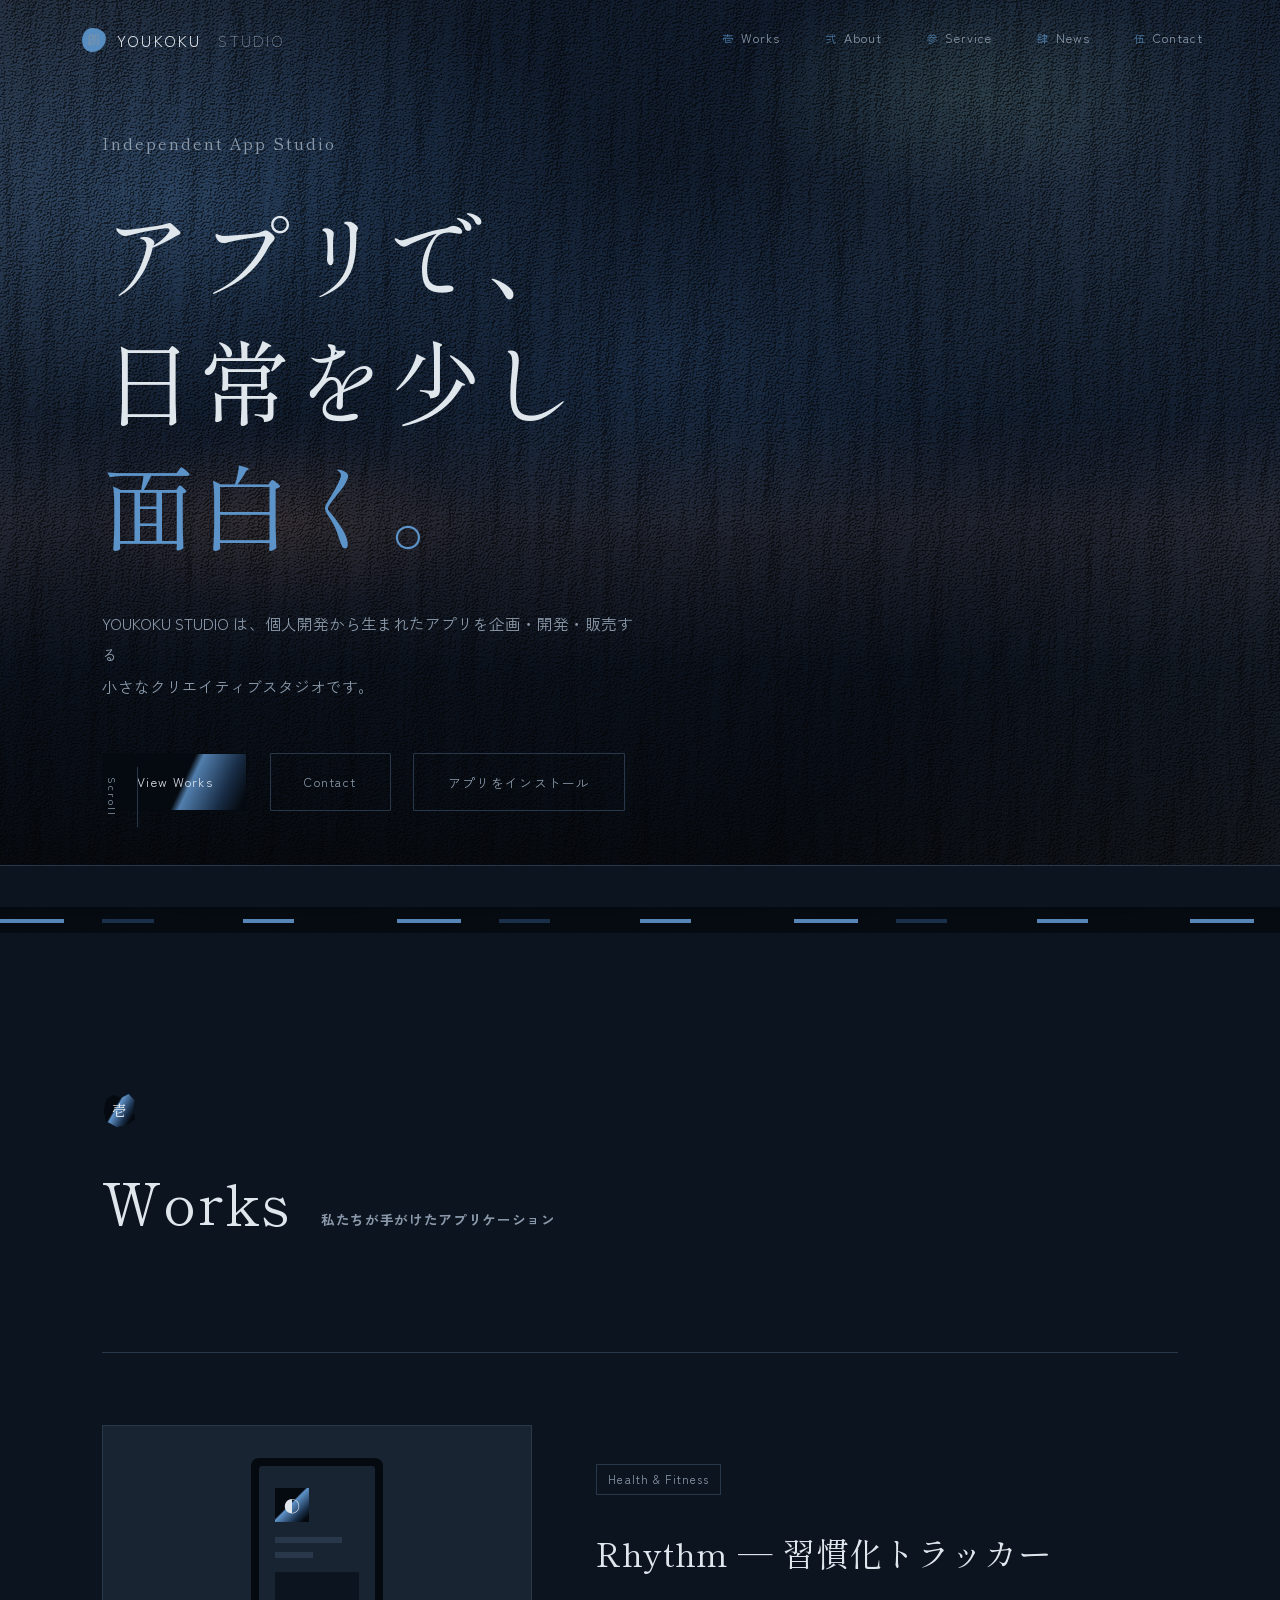
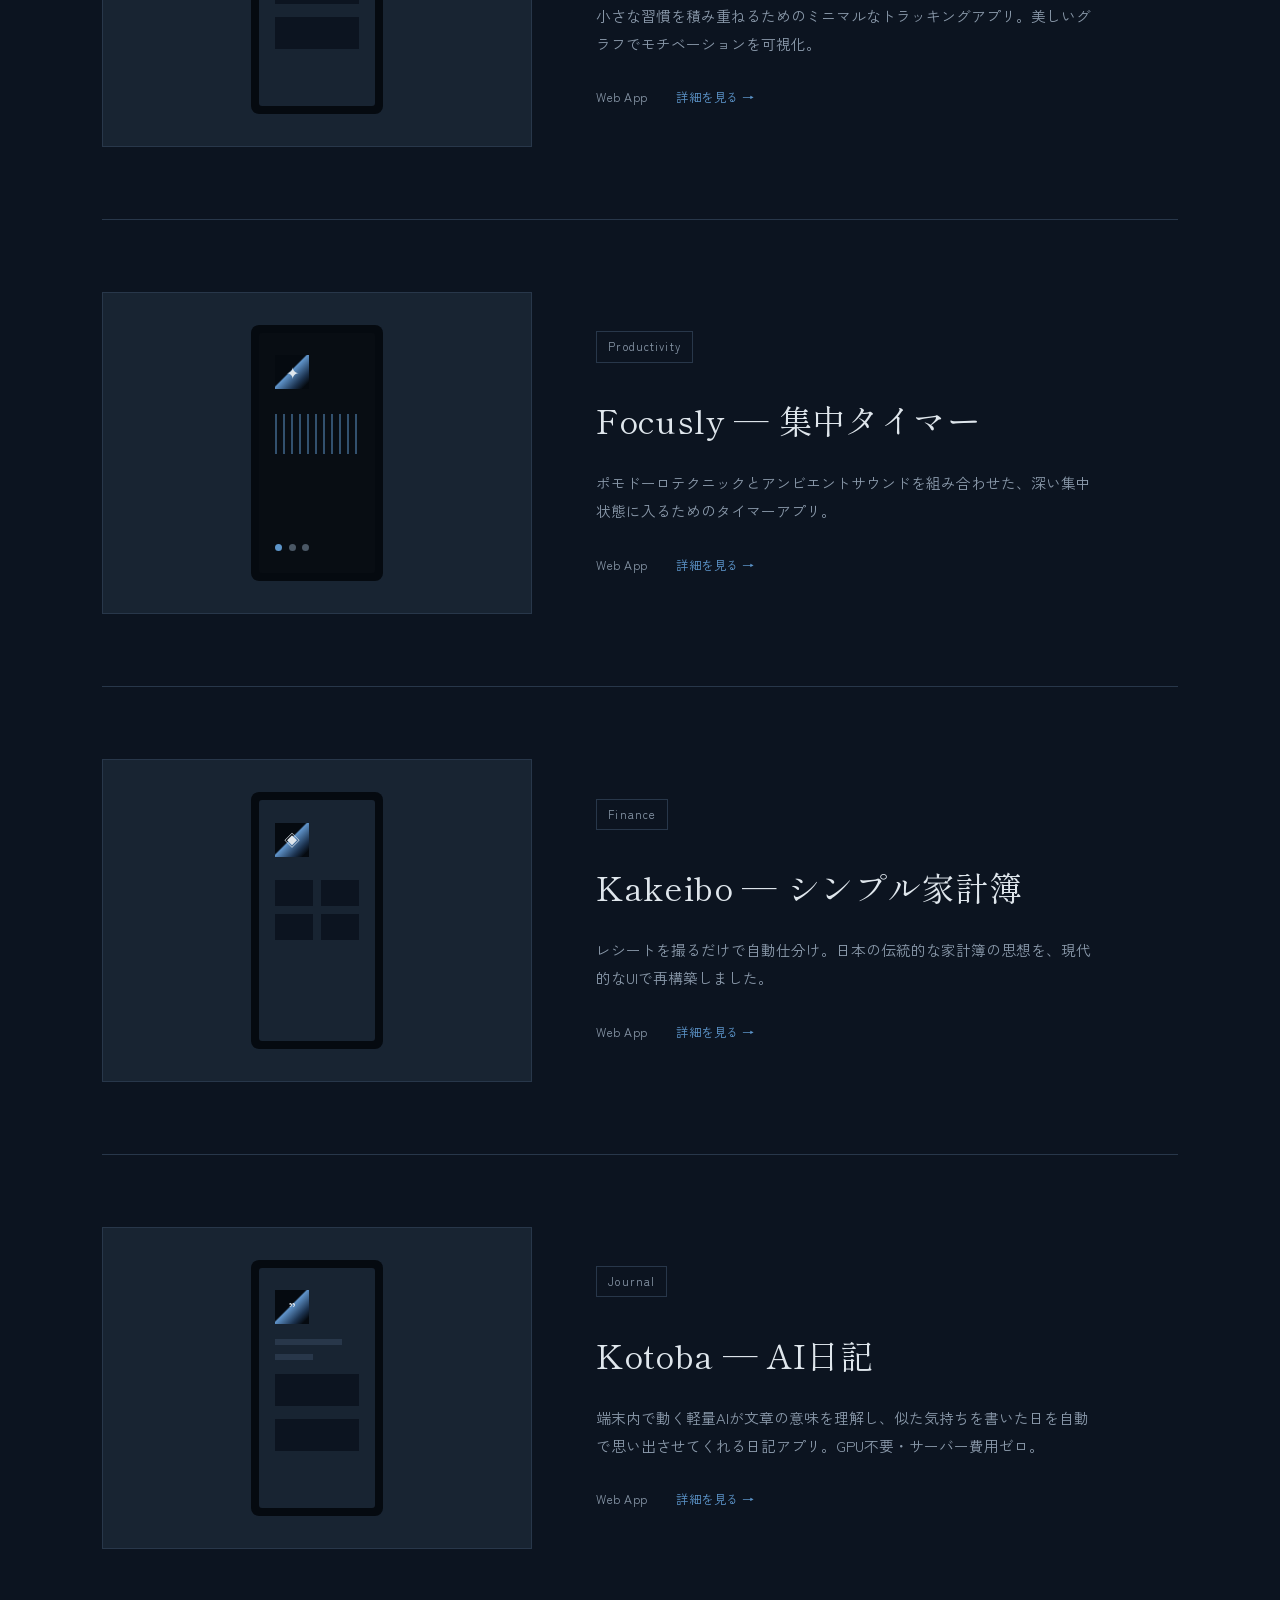
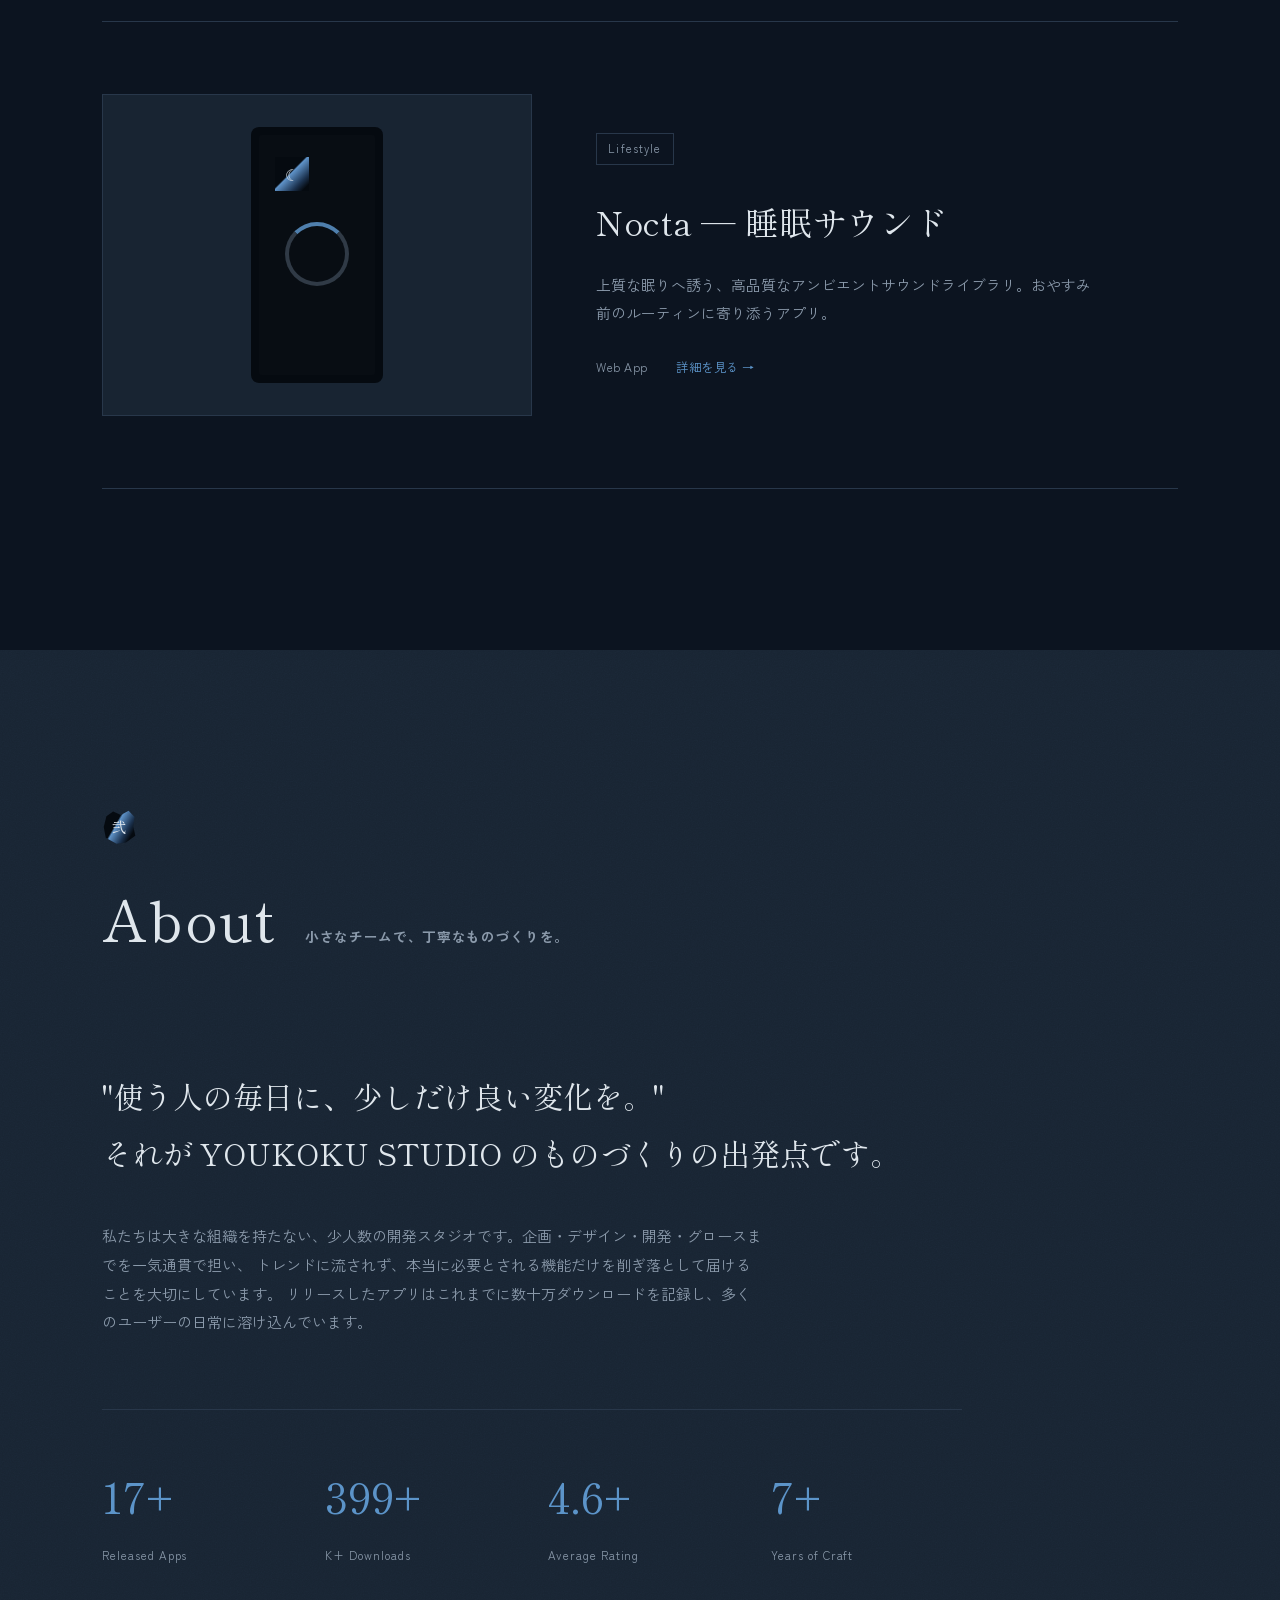
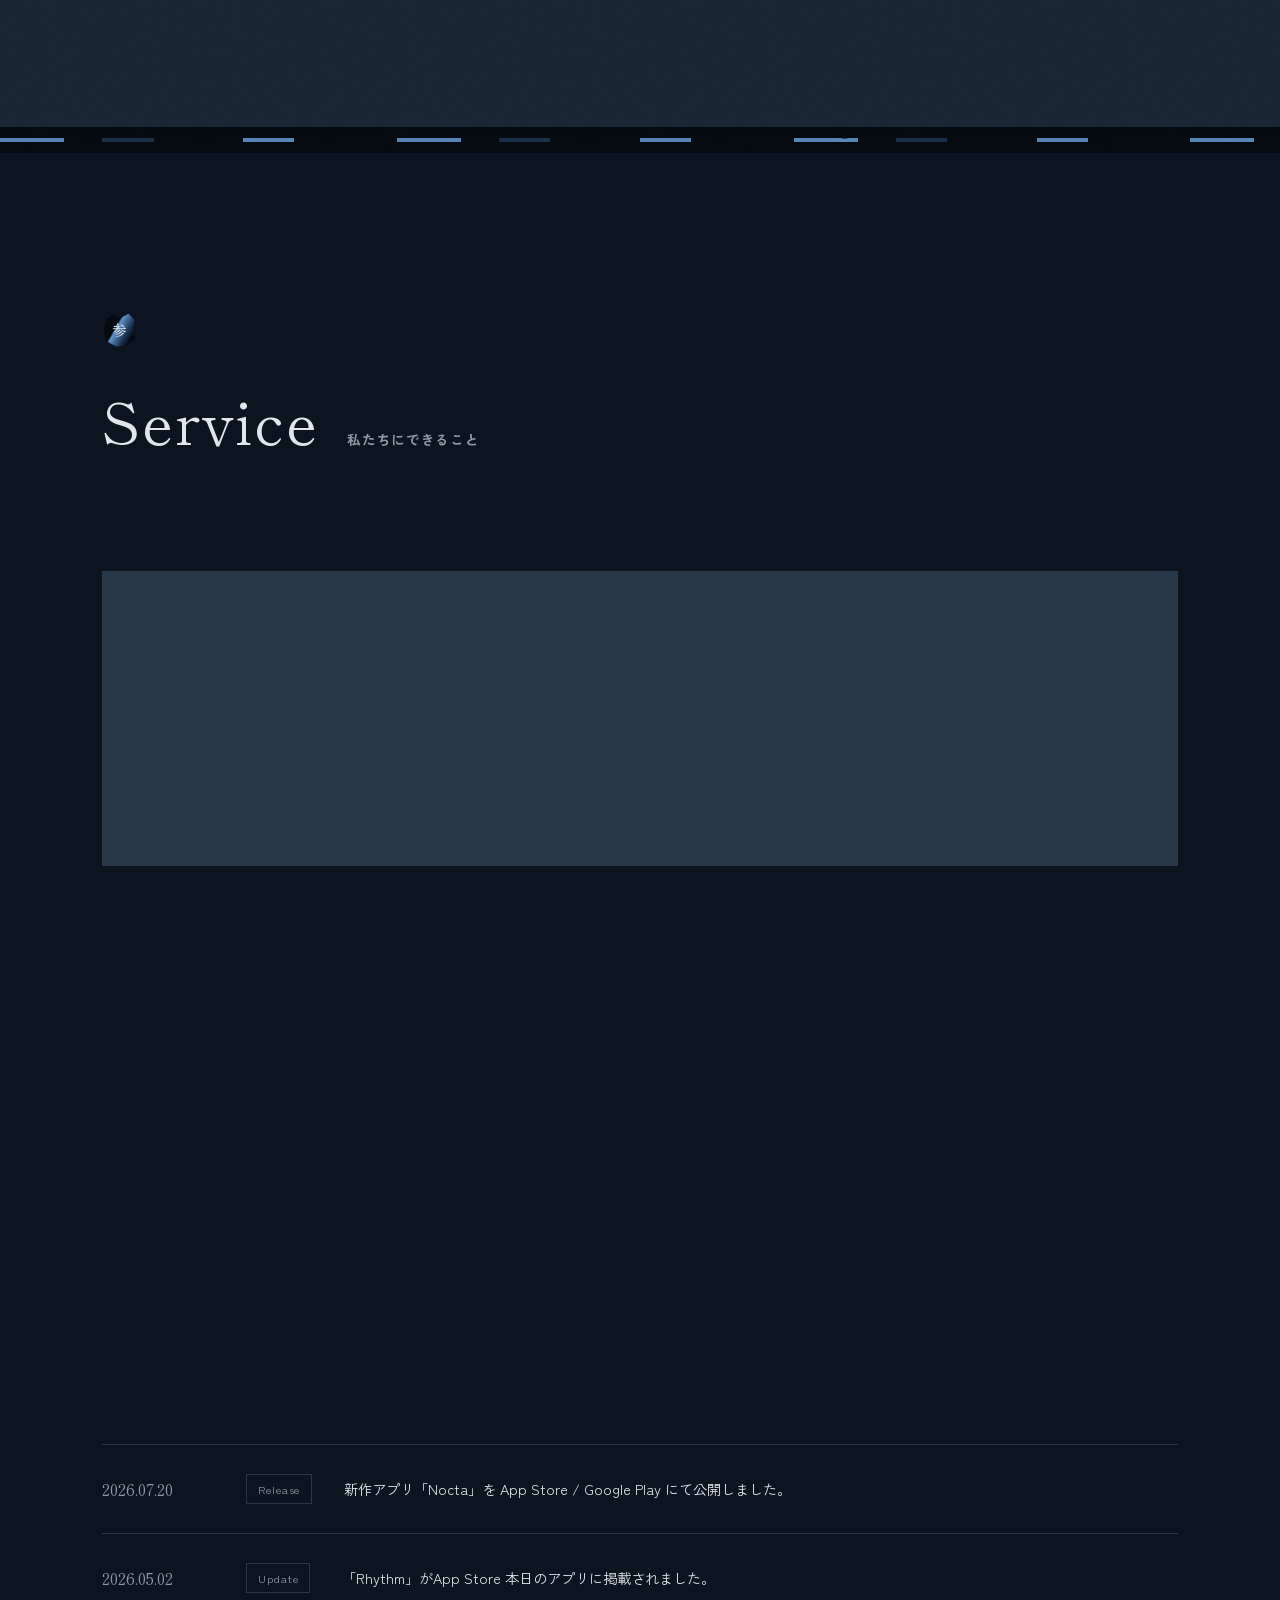
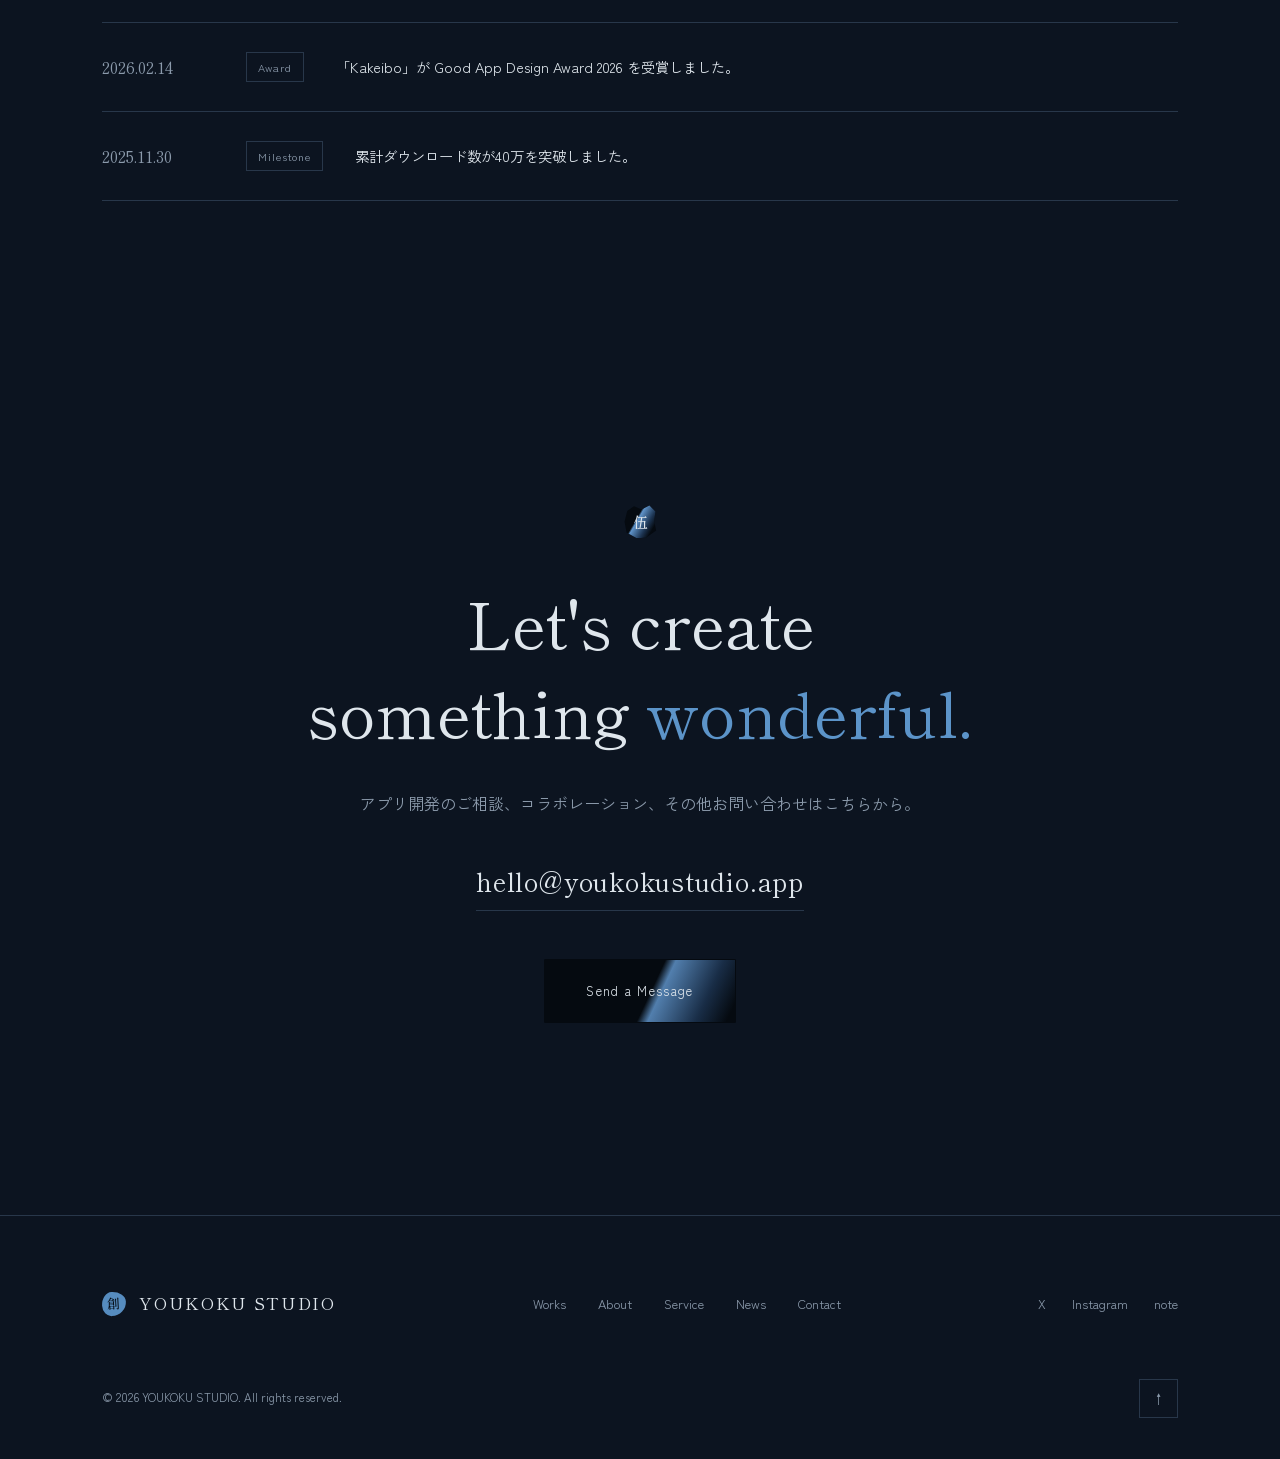
==== commit 2c16d73d: "Revert "Redesign homepage around Nagano's nature: pale watercolor + parallax" This reverts commit d4" ====
--- a/index.html
+++ b/index.html
@@ -5,14 +5,14 @@
 <meta name="viewport" content="width=device-width, initial-scale=1.0">
 <title>YOUKOKU STUDIO | アプリ開発スタジオ</title>
 <meta name="description" content="個人開発アプリの企画・開発・販売を行うクリエイティブスタジオ YOUKOKU STUDIO のポートフォリオサイト">
-<link rel="icon" href="data:image/svg+xml,<svg xmlns=%22http://www.w3.org/2000/svg%22 viewBox=%220 0 100 100%22><text y=%22.9em%22 font-size=%2290%22 fill=%22%235f8f7d%22>▲</text></svg>">
+<link rel="icon" href="data:image/svg+xml,<svg xmlns=%22http://www.w3.org/2000/svg%22 viewBox=%220 0 100 100%22><text y=%22.9em%22 font-size=%2290%22>◆</text></svg>">
 <link rel="manifest" href="manifest.json">
-<meta name="theme-color" content="#f7f5ec">
+<meta name="theme-color" content="#0c1420">
 <link rel="apple-touch-icon" href="icons/apple-touch-icon.png">
 <link rel="preconnect" href="https://fonts.googleapis.com">
 <link rel="preconnect" href="https://fonts.gstatic.com" crossorigin>
 <link href="https://fonts.googleapis.com/css2?family=Zen+Kaku+Gothic+New:wght@300;400;500;700;900&family=Shippori+Mincho:wght@400;500;600;700;800&display=swap" rel="stylesheet">
-<link rel="stylesheet" href="assets/css/style.css?v=7">
+<link rel="stylesheet" href="assets/css/style.css?v=6">
 </head>
 <body>
 
@@ -56,34 +56,16 @@
 
   <!-- ===== Hero ===== -->
   <section class="hero">
-    <div class="hero-glow" aria-hidden="true"></div>
-    <div class="hero-mist mist-1" aria-hidden="true"></div>
-    <div class="hero-mist mist-2" aria-hidden="true"></div>
-    <div class="hero-mist mist-3" aria-hidden="true"></div>
-    <div class="hero-scenery" aria-hidden="true">
-      <svg viewBox="0 0 1600 600" preserveAspectRatio="none">
-        <path class="mountain-layer layer-1" fill="#c3d2c9" opacity=".55"
-          d="M0,340 C120,300 200,260 320,290 C420,310 480,250 560,270 C660,295 720,240 820,265 C900,285 980,235 1080,260 C1180,285 1260,245 1360,270 C1440,290 1520,260 1600,290 L1600,600 L0,600 Z"/>
-        <path class="mountain-layer layer-2" fill="#9fb8a5" opacity=".7"
-          d="M0,430 C100,370 220,400 320,350 C400,315 480,380 580,340 C660,310 740,370 840,335 C920,305 1000,365 1100,330 C1180,300 1260,360 1360,325 C1440,300 1520,350 1600,320 L1600,600 L0,600 Z"/>
-        <path class="mountain-layer layer-3" fill="#6c8c74" opacity=".85"
-          d="M0,520 L90,430 L170,480 L260,400 L350,460 L440,380 L520,450 L610,410 L700,470 L790,400 L880,455 L970,395 L1060,460 L1150,410 L1240,465 L1330,405 L1420,455 L1510,420 L1600,460 L1600,600 L0,600 Z"/>
-        <path class="mountain-layer layer-4" fill="#465e4d"
-          d="M0,560 L60,500 L100,520 L140,470 L190,510 L230,460 L280,505 L330,455 L390,500 L440,450 L500,495 L560,445 L630,500 L690,455 L760,510 L830,460 L900,505 L960,450 L1030,500 L1100,455 L1170,510 L1240,460 L1310,505 L1380,450 L1450,500 L1520,465 L1600,510 L1600,600 L0,600 Z"/>
-      </svg>
-    </div>
-    <div class="leaf-field" id="leafField" aria-hidden="true"></div>
-
     <div class="hero-inner">
-      <p class="hero-eyebrow reveal">Independent App Studio, Nagano</p>
+      <p class="hero-eyebrow reveal">Independent App Studio</p>
       <h1 class="hero-title">
         <span class="reveal-line"><span>アプリで、</span></span>
         <span class="reveal-line"><span>日常を少し</span></span>
         <span class="reveal-line"><span class="accent">面白く。</span></span>
       </h1>
       <p class="hero-desc reveal">
-        信州・長野の山並みと水のある風景から着想を得た、<br class="pc-only">
-        個人開発のアプリを企画・開発・販売する小さなクリエイティブスタジオです。
+        YOUKOKU STUDIO は、個人開発から生まれたアプリを企画・開発・販売する<br class="pc-only">
+        小さなクリエイティブスタジオです。
       </p>
       <div class="hero-cta reveal">
         <a href="#works" class="btn btn-primary"><span>View Works</span></a>
@@ -102,7 +84,7 @@
     </div>
   </section>
 
-  <div class="ridge-mark" aria-hidden="true"><div class="ridge-mark-inner"></div></div>
+  <div class="kiln-mark" aria-hidden="true"><div class="kiln-mark-inner"></div></div>
 
   <!-- ===== Works ===== -->
   <section class="works" id="works">
@@ -266,8 +248,8 @@
           それが YOUKOKU STUDIO のものづくりの出発点です。
         </p>
         <p class="about-text reveal">
-          長野の山あいを拠点に活動する、少人数の開発スタジオです。四季の移ろいがはっきりとしたこの土地の空気のように、
-          企画・デザイン・開発・グロースまでを一気通貫で担い、トレンドに流されず本当に必要とされる機能だけを削ぎ落として届けることを大切にしています。
+          私たちは大きな組織を持たない、少人数の開発スタジオです。企画・デザイン・開発・グロースまでを一気通貫で担い、
+          トレンドに流されず、本当に必要とされる機能だけを削ぎ落として届けることを大切にしています。
           リリースしたアプリはこれまでに数十万ダウンロードを記録し、多くのユーザーの日常に溶け込んでいます。
         </p>
         <div class="stats reveal">
@@ -292,7 +274,7 @@
     </div>
   </section>
 
-  <div class="ridge-mark" aria-hidden="true"><div class="ridge-mark-inner"></div></div>
+  <div class="kiln-mark" aria-hidden="true"><div class="kiln-mark-inner"></div></div>
 
   <!-- ===== Service ===== -->
   <section class="service" id="service">
@@ -398,7 +380,7 @@
   </div>
 </footer>
 
-<script src="assets/js/main.js?v=2"></script>
+<script src="assets/js/main.js"></script>
 <script src="assets/js/install.js?v=5"></script>
 </body>
 </html>
--- a/assets/css/style.css
+++ b/assets/css/style.css
@@ -1,36 +1,32 @@
 /* ============================================================
-   YOUKOKU STUDIO — stylesheet (信州水彩 / Nagano watercolor)
+   YOUKOKU STUDIO — stylesheet (wabi-sabi)
    ============================================================ */
 
 :root{
-  --bg:#f7f5ec;
-  --bg-alt:#eef2e6;
-  --paper:#ffffff;
-  --kuro:#33473d;
-  --ink:#3c463e;
-  --ink-soft:#7c8a7a;
-  --line:#dde3d2;
-  --accent:#5f8f7d;
-  --accent-deep:#3f6a5a;
-  --accent-soft:#e6efe6;
-  --gold:#c9954f;
-  --gold-soft:#f3e6cf;
-  --sky-a:#eaf1ee;
-  --sky-b:#fbf4e6;
-  --mtn-far:#c3d2c9;
-  --mtn-mid:#9fb8a5;
-  --mtn-near:#6c8c74;
-  --mtn-fore:#465e4d;
+  --bg:#0c1420;
+  --paper:#182432;
+  --kuro:#050a10;
+  --clay:#c7d0d6;
+  --ink:#dfe6ec;
+  --ink-soft:#8b9aab;
+  --line:#28374a;
+  --accent:#5c94c9;
+  --accent-soft:#152230;
+  --flame:#5f93c9;
+  --flame-deep:#1c3350;
   --serif:'Shippori Mincho', serif;
   --sans:'Zen Kaku Gothic New','Hiragino Kaku Gothic ProN','Yu Gothic',sans-serif;
   --ease:cubic-bezier(.16,1,.3,1);
-  --grain:url("data:image/svg+xml,%3Csvg xmlns='http://www.w3.org/2000/svg' width='180' height='180'%3E%3Cfilter id='n'%3E%3CfeTurbulence type='fractalNoise' baseFrequency='0.75' numOctaves='3' stitchTiles='stitch'/%3E%3CfeColorMatrix type='saturate' values='0'/%3E%3C/filter%3E%3Crect width='100%25' height='100%25' filter='url(%23n)'/%3E%3C/svg%3E");
-  --wash:
-    radial-gradient(ellipse 46% 34% at 12% 8%, rgba(159,184,165,.28), transparent 62%),
-    radial-gradient(ellipse 38% 30% at 88% 14%, rgba(201,149,79,.14), transparent 60%),
-    radial-gradient(ellipse 50% 40% at 78% 62%, rgba(95,143,125,.16), transparent 65%),
-    radial-gradient(ellipse 42% 32% at 18% 70%, rgba(234,225,197,.4), transparent 60%),
-    radial-gradient(ellipse 60% 46% at 50% 96%, rgba(159,184,165,.2), transparent 65%);
+  --grain:url("data:image/svg+xml,%3Csvg xmlns='http://www.w3.org/2000/svg' width='180' height='180'%3E%3Cfilter id='n'%3E%3CfeTurbulence type='fractalNoise' baseFrequency='0.85' numOctaves='3' stitchTiles='stitch'/%3E%3CfeColorMatrix type='saturate' values='0'/%3E%3C/filter%3E%3Crect width='100%25' height='100%25' filter='url(%23n)'/%3E%3C/svg%3E");
+  --relief:url("data:image/svg+xml,%3Csvg xmlns='http://www.w3.org/2000/svg' width='900' height='900'%3E%3Cfilter id='r'%3E%3CfeTurbulence type='fractalNoise' baseFrequency='0.03 0.005' numOctaves='5' seed='7' stitchTiles='stitch' result='ridge'/%3E%3CfeTurbulence type='fractalNoise' baseFrequency='0.85' numOctaves='2' seed='3' stitchTiles='stitch' result='sand'/%3E%3CfeComposite in='ridge' in2='sand' operator='arithmetic' k1='0' k2='.68' k3='.5' k4='0' result='mix'/%3E%3CfeDiffuseLighting in='mix' surfaceScale='12' diffuseConstant='1.8' lighting-color='%23c4d3e0' result='diff'%3E%3CfeDistantLight azimuth='235' elevation='28'/%3E%3C/feDiffuseLighting%3E%3CfeSpecularLighting in='mix' surfaceScale='12' specularConstant='.85' specularExponent='16' lighting-color='%23eef4fa' result='spec'%3E%3CfeDistantLight azimuth='235' elevation='28'/%3E%3C/feSpecularLighting%3E%3CfeComposite in='diff' in2='spec' operator='arithmetic' k1='0' k2='1' k3='.55' k4='0'/%3E%3C/filter%3E%3Crect width='100%25' height='100%25' filter='url(%23r)'/%3E%3C/svg%3E");
+  --stone:
+    linear-gradient(128deg, rgba(255,255,255,.06) 0%, transparent 26%, transparent 72%, rgba(255,255,255,.04) 100%),
+    radial-gradient(ellipse 30% 20% at 76% 10%, rgba(110,145,110,.12), transparent 60%),
+    radial-gradient(ellipse 26% 16% at 22% 58%, rgba(150,92,58,.1), transparent 60%),
+    radial-gradient(ellipse 55% 40% at 14% 22%, rgba(70,115,160,.24), transparent 62%),
+    radial-gradient(ellipse 48% 55% at 84% 18%, rgba(150,180,205,.09), transparent 58%),
+    radial-gradient(ellipse 42% 32% at 52% 40%, rgba(60,100,145,.14), transparent 65%),
+    linear-gradient(to bottom, transparent 0%, transparent 46%, rgba(120,70,45,.1) 58%, rgba(4,6,10,.55) 74%, rgba(2,3,5,.82) 100%);
 }
 
 *,*::before,*::after{ box-sizing:border-box; }
@@ -39,7 +35,7 @@
 body{
   margin:0;
   background-color:var(--bg);
-  background-image:var(--wash);
+  background-image:var(--stone);
   background-attachment:fixed;
   color:var(--ink);
   font-family:var(--sans);
@@ -50,9 +46,14 @@
   cursor:default;
   position:relative;
 }
+body::before{
+  content:''; position:fixed; inset:0; z-index:-2; pointer-events:none;
+  background-image:var(--relief);
+  opacity:.42; mix-blend-mode:overlay;
+}
 body::after{
   content:''; position:fixed; inset:0; z-index:-1; pointer-events:none;
-  background-image:var(--grain); opacity:.05; mix-blend-mode:multiply;
+  background-image:var(--grain); opacity:.16; mix-blend-mode:overlay;
 }
 
 a{ color:inherit; text-decoration:none; }
@@ -60,7 +61,7 @@
 img{ max-width:100%; display:block; }
 button{ font-family:inherit; background:none; border:none; cursor:pointer; }
 
-::selection{ background:var(--accent-soft); color:var(--accent-deep); }
+::selection{ background:var(--accent); color:var(--ink); }
 
 .pc-only{ display:inline; }
 @media (max-width:720px){ .pc-only{ display:none; } }
@@ -68,24 +69,20 @@
 /* ---------- progress ---------- */
 .cursor-dot{ display:none; }
 .progress-bar{
-  position:fixed; top:0; left:0; height:2px; width:0%;
-  background:linear-gradient(90deg,var(--accent),var(--gold)); z-index:9998; transition:width .1s linear; opacity:.85;
+  position:fixed; top:0; left:0; height:1px; width:0%;
+  background:var(--accent); z-index:9998; transition:width .1s linear; opacity:.6;
 }
 
 /* ---------- loader ---------- */
 .loader{
-  position:fixed; inset:0; background:var(--bg); z-index:10000;
+  position:fixed; inset:0; background:var(--kuro); z-index:10000;
   display:flex; align-items:center; justify-content:center;
   transition:transform 1.1s var(--ease);
 }
 .loader.done{ transform:translateY(-100%); }
 .loader-mark{
-  font-family:var(--serif); font-weight:300; font-size:1.6rem; color:var(--kuro);
+  font-family:var(--serif); font-weight:300; font-size:1.6rem; color:var(--ink);
   letter-spacing:.5em; opacity:0; animation:loaderFade 1.6s var(--ease) forwards;
-  display:flex; flex-direction:column; align-items:center; gap:1rem;
-}
-.loader-mark::before{
-  content:'▲'; font-size:1rem; color:var(--accent); letter-spacing:0; opacity:.8;
 }
 @keyframes loaderFade{ 0%{ opacity:0; letter-spacing:.9em; } 100%{ opacity:.85; letter-spacing:.5em; } }
 
@@ -93,12 +90,12 @@
 .header{
   position:fixed; top:0; left:0; right:0; z-index:500;
   display:flex; padding:1.6rem 0;
-  transition:background .4s var(--ease), padding .4s var(--ease), border-color .4s, box-shadow .4s;
+  transition:background .4s var(--ease), padding .4s var(--ease), border-color .4s;
   border-bottom:1px solid transparent;
 }
 .header.scrolled{
-  background:rgba(247,245,236,.86); backdrop-filter:blur(10px);
-  padding:1.1rem 0; border-color:var(--line); box-shadow:0 1px 24px rgba(60,70,62,.06);
+  background:rgba(16,24,34,.9); backdrop-filter:blur(8px);
+  padding:1.1rem 0; border-color:var(--line);
 }
 .header-inner{
   width:100%; max-width:1400px; margin:0 auto; padding:0 6vw;
@@ -106,7 +103,7 @@
 }
 .logo{
   font-weight:400; font-size:.95rem; letter-spacing:.14em;
-  display:inline-flex; align-items:center; gap:.7rem; color:var(--kuro);
+  display:inline-flex; align-items:center; gap:.7rem;
 }
 .logo span{ color:var(--ink-soft); margin-left:.4em; font-weight:300; }
 
@@ -115,7 +112,7 @@
   display:inline-flex; align-items:center; justify-content:center; flex-shrink:0;
   width:1.5rem; height:1.5rem;
   border-radius:42% 58% 61% 39% / 55% 42% 58% 45%;
-  background:var(--accent); color:var(--paper);
+  background:var(--accent); color:var(--kuro);
   font-family:var(--serif); font-weight:500; font-size:.82rem; line-height:1;
   transform:rotate(-3deg);
   opacity:.94;
@@ -129,21 +126,21 @@
   padding-bottom:.2rem; color:var(--ink-soft);
 }
 .nav a::before{
-  content:attr(data-label); color:var(--accent); margin-right:.6em; font-size:.7rem; opacity:.85;
+  content:attr(data-label); color:var(--accent); margin-right:.6em; font-size:.7rem; opacity:.75;
 }
 .nav a::after{
-  content:''; position:absolute; left:0; bottom:0; width:0; height:1px; background:var(--kuro);
+  content:''; position:absolute; left:0; bottom:0; width:0; height:1px; background:var(--ink);
   transition:width .5s var(--ease);
 }
-.nav a:hover::after, .nav a.active::after{ width:100%; }
-.nav a:hover, .nav a.active{ color:var(--kuro); }
+.nav a:hover::after{ width:100%; }
+.nav a:hover{ color:var(--ink); }
 @media (max-width:900px){ .nav{ display:none; } }
 
 .burger{
   display:none; width:32px; height:20px; position:relative; z-index:600;
 }
 .burger span{
-  position:absolute; left:0; width:100%; height:1px; background:var(--kuro);
+  position:absolute; left:0; width:100%; height:1px; background:var(--ink);
   transition:transform .35s var(--ease), opacity .35s var(--ease), top .35s var(--ease);
 }
 .burger span:nth-child(1){ top:0; }
@@ -153,14 +150,14 @@
 @media (max-width:900px){ .burger{ display:block; } }
 
 .mobile-nav{
-  position:fixed; inset:0; background:var(--bg); z-index:450;
+  position:fixed; inset:0; background:var(--kuro); z-index:450;
   display:flex; align-items:center; justify-content:center;
   transform:translateY(-100%); transition:transform .7s var(--ease);
 }
 .mobile-nav.open{ transform:translateY(0); }
 .mobile-nav nav{ display:flex; flex-direction:column; gap:1.6rem; text-align:center; }
 .mobile-nav a{
-  font-family:var(--serif); font-weight:300; font-size:2.1rem; color:var(--kuro);
+  font-family:var(--serif); font-weight:300; font-size:2.1rem; color:var(--ink);
   display:flex; flex-direction:column; gap:.3rem;
 }
 .mobile-nav a span{ font-family:var(--sans); font-style:normal; font-size:.72rem; color:var(--ink-soft); letter-spacing:.14em; }
@@ -170,19 +167,18 @@
 .section-head{ margin-bottom:6rem; }
 .section-num{
   position:relative; overflow:hidden; display:inline-flex; align-items:center; justify-content:center;
-  width:2.1rem; height:2.1rem; margin:0 0 1.2rem; background:var(--paper);
+  width:2.1rem; height:2.1rem; margin:0 0 1.2rem; background:var(--kuro);
   clip-path:polygon(12% 18%,32% 4%,55% 14%,78% 2%,96% 20%,92% 48%,98% 76%,70% 96%,42% 100%,10% 82%,4% 50%);
-  font-family:var(--serif); font-weight:500; color:var(--paper); font-size:.92rem;
-  box-shadow:0 2px 14px rgba(60,70,62,.1);
+  font-family:var(--serif); font-weight:500; color:var(--ink); font-size:.92rem;
 }
 .section-num::before{
   content:''; position:absolute; inset:0;
-  background:linear-gradient(120deg,var(--accent) 30%,var(--accent-deep) 70%);
+  background:linear-gradient(120deg,transparent 40%,var(--flame) 44%,var(--flame-deep) 68%,transparent 82%);
 }
 .section-num span{ position:relative; z-index:1; }
 .section-title{ display:flex; align-items:baseline; gap:1.8rem; flex-wrap:wrap; margin:0; }
 .section-title .jp{
-  font-family:var(--serif); font-weight:400; font-size:clamp(2.2rem,5vw,3.6rem); letter-spacing:.03em; color:var(--kuro);
+  font-family:var(--serif); font-weight:400; font-size:clamp(2.2rem,5vw,3.6rem); letter-spacing:.03em;
 }
 .section-title .en{ font-size:.85rem; color:var(--ink-soft); letter-spacing:.05em; }
 
@@ -197,135 +193,83 @@
 .hero{
   position:relative; min-height:100vh; display:flex; flex-direction:column; justify-content:center;
   padding:8rem 8vw 6rem; overflow:hidden;
-  max-width:none; margin:0;
-  background:linear-gradient(to bottom, var(--sky-a) 0%, var(--sky-b) 62%, var(--bg) 100%);
-}
-
-/* soft watercolor sun/moon glow, low in the sky like an alpine dawn */
-.hero-glow{
-  position:absolute; top:12%; right:16%; width:26vw; height:26vw; max-width:380px; max-height:380px;
-  border-radius:50%; z-index:0; pointer-events:none;
-  background:radial-gradient(circle, rgba(243,222,180,.85) 0%, rgba(243,222,180,.3) 42%, transparent 72%);
-  filter:blur(6px);
-  animation:glowBreathe 8s ease-in-out infinite;
-}
-@keyframes glowBreathe{ 0%,100%{ opacity:.75; transform:scale(1); } 50%{ opacity:1; transform:scale(1.06); } }
-
-/* drifting mist bands */
-.hero-mist{
-  position:absolute; left:-10%; width:120%; height:9vh; min-height:64px; z-index:1; pointer-events:none;
-  border-radius:50%; filter:blur(20px);
-  background:linear-gradient(90deg, transparent, rgba(255,255,255,.75) 32%, rgba(255,255,255,.9) 62%, transparent);
-}
-.mist-1{ bottom:28%; opacity:.55; animation:mistDrift 46s linear infinite; }
-.mist-2{ bottom:16%; opacity:.4; animation:mistDrift 62s linear infinite reverse; }
-.mist-3{ bottom:6%; opacity:.5; animation:mistDrift 38s linear infinite; }
-@keyframes mistDrift{
-  0%{ transform:translateX(-4%); }
-  50%{ transform:translateX(4%); }
-  100%{ transform:translateX(-4%); }
-}
-
-/* layered mountain scenery */
-.hero-scenery{
-  position:absolute; left:0; right:0; bottom:0; height:34%; min-height:200px; z-index:1; pointer-events:none;
-  -webkit-mask-image:linear-gradient(to bottom, transparent 0%, black 30%);
-  mask-image:linear-gradient(to bottom, transparent 0%, black 30%);
-}
-.hero-scenery svg{ position:absolute; left:0; bottom:0; width:100%; height:100%; }
-.mountain-layer{ will-change:transform; }
-
-/* floating leaves */
-.leaf-field{ position:absolute; inset:0; z-index:2; pointer-events:none; overflow:hidden; }
-.leaf{
-  position:absolute; top:-6%; width:9px; height:13px; opacity:0;
-  background:var(--gold); border-radius:0 70% 0 70%;
-  animation:leafFall linear infinite;
-}
-.leaf.alt{ background:var(--accent); }
-@keyframes leafFall{
-  0%{ transform:translate(0,0) rotate(0deg); opacity:0; }
-  8%{ opacity:.75; }
-  92%{ opacity:.65; }
-  100%{ transform:translate(var(--drift,40px),118vh) rotate(340deg); opacity:0; }
-}
-
-.hero-inner{ position:relative; z-index:3; max-width:1000px; }
+}
+.hero-bg{ display:none; }
+.hero-inner{ position:relative; z-index:2; max-width:1000px; }
 .hero-eyebrow{
-  font-family:var(--serif); font-weight:400; font-size:1rem; color:var(--accent-deep);
-  margin:0 0 1.4rem; letter-spacing:.12em;
+  font-family:var(--serif); font-weight:400; font-size:1rem; color:var(--ink-soft);
+  margin:0 0 2rem; letter-spacing:.12em;
 }
 .hero-title{
   font-family:var(--serif); font-weight:400; font-size:clamp(2.6rem,7.5vw,5.8rem);
-  line-height:1.3; margin:0 0 1.8rem; letter-spacing:.03em; color:var(--kuro);
+  line-height:1.35; margin:0 0 2.6rem; letter-spacing:.03em;
 }
 .hero-title .accent{ color:var(--accent); }
 .hero-desc{
-  font-size:.98rem; color:var(--ink-soft); max-width:34em; margin:0 0 2.2rem; line-height:1.9;
-}
-.hero-cta{ display:flex; gap:1.4rem; flex-wrap:wrap; margin-bottom:2.4rem; }
+  font-size:.98rem; color:var(--ink-soft); max-width:34em; margin:0 0 3.2rem; line-height:2;
+}
+.hero-cta{ display:flex; gap:1.4rem; flex-wrap:wrap; }
 
 .btn{
   position:relative; display:inline-flex; align-items:center; justify-content:center;
   padding:1rem 2.1rem; font-size:.8rem; letter-spacing:.1em; font-weight:400;
-  border-radius:2px; transition:background .4s var(--ease), color .4s var(--ease), border-color .4s var(--ease), box-shadow .4s var(--ease);
+  border-radius:1px; transition:background .4s var(--ease), color .4s var(--ease), border-color .4s var(--ease);
 }
 .btn span{ position:relative; }
 .btn-primary{
-  position:relative; overflow:hidden; background:var(--kuro); color:var(--bg); border:1px solid var(--kuro);
-  box-shadow:0 6px 20px rgba(63,106,90,.18);
+  position:relative; overflow:hidden; background:var(--kuro); color:var(--ink); border:1px solid var(--kuro);
 }
 .btn-primary::before{
   content:''; position:absolute; inset:0; z-index:0;
-  background:linear-gradient(115deg,transparent 55%,var(--accent) 60%,var(--gold) 96%);
-  opacity:0; transition:opacity .4s var(--ease);
+  background:linear-gradient(115deg,transparent 55%,var(--flame) 60%,var(--flame-deep) 82%,transparent 96%);
+  opacity:.85; transition:opacity .4s var(--ease);
 }
 .btn-primary span{ position:relative; z-index:1; }
 .btn-primary:hover::before{ opacity:1; }
-.btn-primary:hover{ border-color:var(--accent); box-shadow:0 10px 26px rgba(63,106,90,.26); }
-.btn-line{ border:1px solid var(--line); color:var(--ink-soft); background:rgba(255,255,255,.5); }
-.btn-line:hover{ border-color:var(--kuro); color:var(--kuro); }
+.btn-primary:hover{ border-color:var(--flame); }
+.btn-line{ border:1px solid var(--line); color:var(--ink-soft); }
+.btn-line:hover{ border-color:var(--ink); color:var(--ink); }
 .btn-lg{ padding:1.15rem 2.6rem; font-size:.82rem; }
 .btn:disabled{ opacity:.45; cursor:default; }
 .btn:disabled:hover{ background:transparent; color:var(--ink); border-color:var(--line); }
 
 /* ---------- install sheet ---------- */
 #installSheet{ position:fixed; inset:0; z-index:1000; display:flex; align-items:flex-end; justify-content:center; }
-.ios-sheet-backdrop{ position:absolute; inset:0; background:rgba(60,70,62,.35); }
+.ios-sheet-backdrop{ position:absolute; inset:0; background:rgba(5,3,1,.6); }
 .ios-sheet{
-  position:relative; width:100%; max-width:420px; background:var(--paper); border-radius:8px 8px 0 0;
-  padding:2.2rem 2rem 2.4rem; box-shadow:0 -4px 30px rgba(60,54,48,.12); animation:sheetUp .4s var(--ease);
+  position:relative; width:100%; max-width:420px; background:var(--paper); border-radius:2px 2px 0 0;
+  padding:2.2rem 2rem 2.4rem; box-shadow:0 -4px 30px rgba(60,54,48,.15); animation:sheetUp .4s var(--ease);
   border:1px solid var(--line); border-bottom:none;
 }
 @keyframes sheetUp{ from{ transform:translateY(100%); } to{ transform:translateY(0); } }
-.ios-sheet-title{ font-family:var(--serif); font-weight:400; font-size:1.2rem; margin:0 0 1.4rem; letter-spacing:.04em; color:var(--kuro); }
+.ios-sheet-title{ font-family:var(--serif); font-weight:400; font-size:1.2rem; margin:0 0 1.4rem; letter-spacing:.04em; }
 .ios-sheet ol{ margin:0 0 1.8rem; padding-left:1.2rem; display:flex; flex-direction:column; gap:.8rem; font-size:.86rem; color:var(--ink-soft); }
-.ios-sheet ol strong{ color:var(--kuro); font-weight:500; }
+.ios-sheet ol strong{ color:var(--ink); font-weight:500; }
 .ios-sheet-note{ font-size:.76rem; color:var(--ink-soft); margin:0 0 1.8rem; }
 .ios-sheet-close{
-  width:100%; border:1px solid var(--line); background:transparent; border-radius:4px; padding:.9rem;
-  font-size:.82rem; color:var(--kuro); letter-spacing:.05em;
-}
-.ios-sheet-close:hover{ border-color:var(--kuro); }
+  width:100%; border:1px solid var(--line); background:transparent; border-radius:1px; padding:.9rem;
+  font-size:.82rem; color:var(--ink); letter-spacing:.05em;
+}
+.ios-sheet-close:hover{ border-color:var(--ink); }
 @media (min-width:480px){
   #installSheet{ align-items:center; }
-  .ios-sheet{ border-radius:8px; border-bottom:1px solid var(--line); }
+  .ios-sheet{ border-radius:2px; border-bottom:1px solid var(--line); }
 }
 
 .hero-scroll{
-  position:absolute; bottom:5rem; left:8vw; display:flex; align-items:center; gap:.9rem; z-index:3;
+  position:absolute; bottom:5rem; left:8vw; display:flex; align-items:center; gap:.9rem; z-index:2;
 }
 .hero-scroll span{ font-size:.68rem; letter-spacing:.2em; color:var(--ink-soft); writing-mode:vertical-rl; }
 .scroll-line{ width:1px; height:60px; background:var(--line); position:relative; overflow:hidden; }
 .scroll-line::after{
   content:''; position:absolute; top:-100%; left:0; width:100%; height:100%; background:var(--accent);
-  animation:scrollLine 3s ease-in-out infinite; opacity:.8;
+  animation:scrollLine 3s ease-in-out infinite; opacity:.7;
 }
 @keyframes scrollLine{ 0%{ top:-100%; } 60%{ top:100%; } 100%{ top:100%; } }
 
 .marquee{
   position:absolute; bottom:0; left:0; width:100%; overflow:hidden;
-  border-top:1px solid var(--line); padding:1.3rem 0; background:rgba(247,245,236,.82); backdrop-filter:blur(6px); z-index:3;
+  border-top:1px solid var(--line); padding:1.3rem 0; background:var(--bg); z-index:2;
 }
 .marquee-track{ display:flex; width:max-content; }
 .marquee-track span{
@@ -334,18 +278,22 @@
 }
 .marquee-track span:last-child{ display:none; }
 
-/* ---------- ridge-mark: a soft watercolor ridgeline band between sections ---------- */
-.ridge-mark{
-  position:relative; height:40px; background:var(--bg); overflow:hidden;
-}
-.ridge-mark-inner{
+/* ---------- kiln-mark: a torn glaze-fired band between sections ---------- */
+.kiln-mark{
+  position:relative; height:26px; background:var(--kuro); overflow:hidden;
+}
+.kiln-mark-inner{
   position:absolute; inset:-2px 0;
-  clip-path:polygon(0% 60%,3% 30%,7% 55%,11% 22%,16% 58%,21% 32%,26% 52%,31% 15%,36% 48%,41% 34%,46% 56%,51% 20%,56% 50%,61% 30%,66% 58%,71% 18%,76% 48%,81% 32%,86% 54%,91% 24%,96% 50%,100% 35%,100% 100%,0% 100%);
-  background:linear-gradient(120deg,var(--accent) 0%,var(--accent-deep) 55%,var(--gold) 100%);
-  opacity:.85;
-}
-.ridge-mark-inner::before{
-  content:''; position:absolute; inset:0; background-image:var(--grain); mix-blend-mode:overlay; opacity:.25;
+  clip-path:polygon(0% 35%,3% 8%,7% 42%,11% 4%,16% 45%,21% 10%,26% 40%,31% 2%,36% 38%,41% 12%,46% 44%,51% 5%,56% 40%,61% 8%,66% 45%,71% 3%,76% 38%,81% 12%,86% 42%,91% 6%,96% 40%,100% 15%,100% 100%,0% 100%);
+  background:var(--kuro);
+}
+.kiln-mark-inner::before{
+  content:''; position:absolute; inset:0; background-image:var(--grain); mix-blend-mode:overlay; opacity:.3;
+}
+.kiln-mark-inner::after{
+  content:''; position:absolute; left:0; right:0; top:44%; height:4px;
+  background:repeating-linear-gradient(90deg, var(--flame) 0 5%, transparent 5% 8%, var(--flame-deep) 8% 12%, transparent 12% 19%, var(--flame) 19% 23%, transparent 23% 31%);
+  opacity:.9;
 }
 
 /* ---------- works ---------- */
@@ -356,7 +304,7 @@
   display:grid; grid-template-columns:.85fr 1.15fr; gap:5vw; align-items:center;
   padding:4.5rem 0; transition:opacity .5s var(--ease);
 }
-.work-link:hover{ opacity:.82; }
+.work-link:hover{ opacity:.75; }
 @media (max-width:820px){
   .work-link{ grid-template-columns:1fr; gap:1.8rem; padding:3rem 0; }
 }
@@ -364,73 +312,71 @@
 .work-visual{
   aspect-ratio:4/3; background:var(--paper); border:1px solid var(--line);
   display:flex; align-items:center; justify-content:center; position:relative;
-  box-shadow:0 10px 30px rgba(60,70,62,.06);
 }
 .work-mock{ height:80%; }
 .mock-phone{
-  height:100%; width:auto; aspect-ratio:9/17.5; background:var(--kuro); border-radius:14px; padding:8px;
+  height:100%; width:auto; aspect-ratio:9/17.5; background:var(--kuro); border-radius:8px; padding:8px;
 }
 .mock-screen{
-  height:100%; border-radius:6px; background:var(--paper);
+  height:100%; border-radius:3px; background:var(--paper);
   padding:1.4rem 1rem; display:flex; flex-direction:column; gap:.55rem;
 }
-.mock-screen.dark{ background:var(--bg-alt); }
+.mock-screen.dark{ background:#080d13; }
 .mock-icon{
-  width:34px; height:34px; position:relative; overflow:hidden; background:var(--paper); color:var(--paper);
-  display:flex; align-items:center; justify-content:center; font-size:1rem; margin-bottom:.4rem; border-radius:8px;
+  width:34px; height:34px; position:relative; overflow:hidden; background:var(--kuro); color:var(--ink);
+  display:flex; align-items:center; justify-content:center; font-size:1rem; margin-bottom:.4rem;
 }
 .mock-icon::before{
   content:''; position:absolute; inset:0;
-  background:linear-gradient(135deg,var(--accent) 30%,var(--gold) 90%);
+  background:linear-gradient(135deg,transparent 45%,var(--flame) 48%,var(--flame-deep) 75%,transparent 90%);
 }
 .mock-icon span{ position:relative; z-index:1; }
-.mock-bar{ height:6px; background:var(--line); width:80%; border-radius:3px; }
+.mock-bar{ height:6px; background:var(--line); width:80%; }
 .mock-bar.short{ width:45%; }
-.mock-screen.dark .mock-bar{ background:#d7ddd0; }
-.mock-card{ height:32px; background:var(--bg); margin-top:.3rem; border-radius:4px; }
+.mock-screen.dark .mock-bar{ background:#37424f; }
+.mock-card{ height:32px; background:var(--bg); margin-top:.3rem; }
 .mock-wave{
   margin-top:.6rem; height:40px;
   background:repeating-linear-gradient(90deg,var(--accent) 0 2px,transparent 2px 8px);
-  opacity:.55;
+  opacity:.5;
 }
 .mock-dots{ display:flex; gap:.4rem; margin-top:auto; }
-.mock-dots span{ width:7px; height:7px; border-radius:50%; background:var(--line); }
+.mock-dots span{ width:7px; height:7px; border-radius:50%; background:#4a5765; }
 .mock-dots span:first-child{ background:var(--accent); }
 .mock-grid{ display:grid; grid-template-columns:1fr 1fr; gap:.5rem; margin-top:.5rem; }
-.mock-grid span{ height:26px; background:var(--bg); border-radius:4px; }
+.mock-grid span{ height:26px; background:var(--bg); }
 .mock-ring{
   width:64px; height:64px; border-radius:50%; margin:1rem auto 0;
-  border:4px solid var(--line); border-top-color:var(--accent); opacity:.9;
+  border:4px solid #37424f; border-top-color:var(--accent); opacity:.85;
 }
 
 .work-tag{
-  display:inline-block; font-size:.7rem; letter-spacing:.1em; color:var(--accent-deep);
-  border:1px solid var(--line); background:var(--accent-soft); padding:.35em 1em; margin-bottom:1.6rem;
-}
-.work-name{ font-family:var(--serif); font-weight:400; font-size:clamp(1.5rem,2.6vw,2.1rem); margin:0 0 1.1rem; letter-spacing:.02em; color:var(--kuro); }
+  display:inline-block; font-size:.7rem; letter-spacing:.1em; color:var(--ink-soft);
+  border:1px solid var(--line); padding:.35em 1em; margin-bottom:1.6rem;
+}
+.work-name{ font-family:var(--serif); font-weight:400; font-size:clamp(1.5rem,2.6vw,2.1rem); margin:0 0 1.1rem; letter-spacing:.02em; }
 .work-desc{ color:var(--ink-soft); font-size:.92rem; max-width:34em; margin:0 0 1.8rem; }
 .work-meta{ display:flex; gap:1.8rem; font-size:.76rem; color:var(--ink-soft); letter-spacing:.04em; }
-.work-meta span:last-child{ color:var(--accent-deep); }
+.work-meta span:last-child{ color:var(--accent); }
 
 /* ---------- about ---------- */
-.about{ background:var(--bg-alt); color:var(--ink); margin-top:1px; position:relative; overflow:hidden; }
+.about{ background:var(--paper); color:var(--ink); margin-top:1px; position:relative; overflow:hidden; }
 .about::before{
   content:''; position:absolute; inset:0; background-image:var(--grain);
-  mix-blend-mode:multiply; opacity:.04; pointer-events:none;
-}
-.about .section-num{ box-shadow:0 0 0 1px rgba(60,70,62,.06); }
-.about .section-title .jp{ color:var(--kuro); }
+  mix-blend-mode:overlay; opacity:.22; pointer-events:none;
+}
+.about .section-num{ box-shadow:0 0 0 1px rgba(0,0,0,.3); }
 .about .section-title .en{ color:var(--ink-soft); }
-.about-body{ max-width:860px; position:relative; z-index:1; }
+.about-body{ max-width:860px; }
 .about-lead{
   font-family:var(--serif); font-weight:300; font-size:clamp(1.35rem,2.6vw,1.9rem);
-  line-height:1.85; margin:0 0 2.6rem; color:var(--kuro);
+  line-height:1.85; margin:0 0 2.6rem; color:var(--ink);
 }
 .about-text{ color:var(--ink-soft); font-size:.94rem; max-width:44em; margin:0 0 4.5rem; }
 
 .stats{ display:grid; grid-template-columns:repeat(4,1fr); gap:2rem; border-top:1px solid var(--line); padding-top:2.8rem; }
 .stat{ display:flex; flex-direction:column; gap:.5rem; }
-.stat-num{ font-family:var(--serif); font-weight:300; font-size:clamp(1.9rem,3.4vw,2.8rem); color:var(--accent-deep); }
+.stat-num{ font-family:var(--serif); font-weight:300; font-size:clamp(1.9rem,3.4vw,2.8rem); color:var(--accent); }
 .stat-num::after{ content:'+'; }
 .stat-label{ font-size:.72rem; color:var(--ink-soft); letter-spacing:.08em; }
 @media (max-width:720px){ .stats{ grid-template-columns:repeat(2,1fr); } }
@@ -439,11 +385,11 @@
 .service-list{ display:grid; grid-template-columns:repeat(4,1fr); gap:1px; background:var(--line); }
 .service-item{
   background:var(--bg); padding:3rem 2.2rem; display:flex; flex-direction:column; gap:1.1rem;
-  transition:background .5s var(--ease), transform .5s var(--ease);
-}
-.service-item:hover{ background:var(--paper); transform:translateY(-4px); }
-.service-index{ font-family:var(--serif); font-weight:400; color:var(--accent-deep); font-size:1.05rem; opacity:.9; }
-.service-item h3{ margin:0; font-size:1rem; font-weight:500; letter-spacing:.02em; color:var(--kuro); }
+  transition:background .5s var(--ease);
+}
+.service-item:hover{ background:var(--paper); }
+.service-index{ font-family:var(--serif); font-weight:400; color:var(--accent); font-size:1.05rem; opacity:.85; }
+.service-item h3{ margin:0; font-size:1rem; font-weight:500; letter-spacing:.02em; }
 .service-item p{ margin:0; font-size:.83rem; color:var(--ink-soft); }
 @media (max-width:900px){ .service-list{ grid-template-columns:1fr 1fr; } }
 @media (max-width:560px){ .service-list{ grid-template-columns:1fr; } }
@@ -455,10 +401,10 @@
 }
 .news-date{ font-family:var(--serif); font-weight:400; color:var(--ink-soft); width:7em; flex-shrink:0; font-variant-numeric:tabular-nums; }
 .news-cat{
-  font-size:.68rem; letter-spacing:.08em; color:var(--accent-deep); border:1px solid var(--line); background:var(--accent-soft);
+  font-size:.68rem; letter-spacing:.08em; color:var(--ink-soft); border:1px solid var(--line);
   padding:.35em 1em; flex-shrink:0;
 }
-.news-title{ font-size:.9rem; color:var(--kuro); }
+.news-title{ font-size:.9rem; color:var(--ink); }
 @media (max-width:640px){
   .news-item{ flex-wrap:wrap; gap:.6rem 1rem; }
   .news-title{ width:100%; order:3; }
@@ -467,16 +413,16 @@
 /* ---------- contact ---------- */
 .contact{ position:relative; text-align:center; padding-top:9rem; padding-bottom:12rem; overflow:hidden; }
 .contact-title{
-  font-family:var(--serif); font-weight:300; font-size:clamp(2rem,5.5vw,4rem); line-height:1.4; margin:1.2rem 0 2rem; color:var(--kuro);
+  font-family:var(--serif); font-weight:300; font-size:clamp(2rem,5.5vw,4rem); line-height:1.4; margin:1.2rem 0 2rem;
 }
 .contact-title .accent{ color:var(--accent); }
 .contact-desc{ color:var(--ink-soft); margin:0 0 2.4rem; }
 .contact-mail{
   display:inline-block; font-family:var(--serif); font-weight:300; font-size:clamp(1.2rem,2.6vw,1.6rem);
-  border-bottom:1px solid var(--line); padding-bottom:.3rem; margin-bottom:3rem; letter-spacing:.03em; color:var(--kuro);
+  border-bottom:1px solid var(--line); padding-bottom:.3rem; margin-bottom:3rem; letter-spacing:.03em;
   transition:color .3s, border-color .3s;
 }
-.contact-mail:hover{ color:var(--accent-deep); border-color:var(--accent); }
+.contact-mail:hover{ color:var(--accent); border-color:var(--accent); }
 .contact-cta{ display:flex; justify-content:center; }
 
 /* ---------- footer ---------- */
@@ -485,10 +431,10 @@
   display:flex; flex-wrap:wrap; gap:2.5rem; justify-content:space-between; align-items:center;
   max-width:1320px; margin:0 auto 3.5rem;
 }
-.footer-logo{ font-family:var(--serif); font-weight:400; font-size:1.05rem; letter-spacing:.1em; display:inline-flex; align-items:center; gap:.8rem; color:var(--kuro); }
+.footer-logo{ font-family:var(--serif); font-weight:400; font-size:1.05rem; letter-spacing:.1em; display:inline-flex; align-items:center; gap:.8rem; }
 .footer-links{ display:flex; gap:2rem; font-size:.8rem; color:var(--ink-soft); }
 .footer-links a{ position:relative; }
-.footer-links a::after{ content:''; position:absolute; left:0; bottom:-3px; width:0; height:1px; background:var(--kuro); transition:width .4s var(--ease); }
+.footer-links a::after{ content:''; position:absolute; left:0; bottom:-3px; width:0; height:1px; background:var(--ink); transition:width .4s var(--ease); }
 .footer-links a:hover::after{ width:100%; }
 .footer-sns{ display:flex; gap:1.6rem; font-size:.8rem; color:var(--ink-soft); }
 
@@ -501,13 +447,9 @@
   display:flex; align-items:center; justify-content:center; transition:border-color .3s, color .3s;
   color:var(--ink-soft);
 }
-.to-top:hover{ border-color:var(--kuro); color:var(--kuro); }
+.to-top:hover{ border-color:var(--ink); color:var(--ink); }
 
 /* ---------- responsive tweaks ---------- */
 @media (max-width:720px){
   section{ padding:7rem 8vw; }
-  .hero-glow{ width:44vw; height:44vw; }
-}
-@media (prefers-reduced-motion:reduce){
-  .hero-glow, .mist-1, .mist-2, .mist-3, .leaf{ animation:none !important; }
-}
+}
